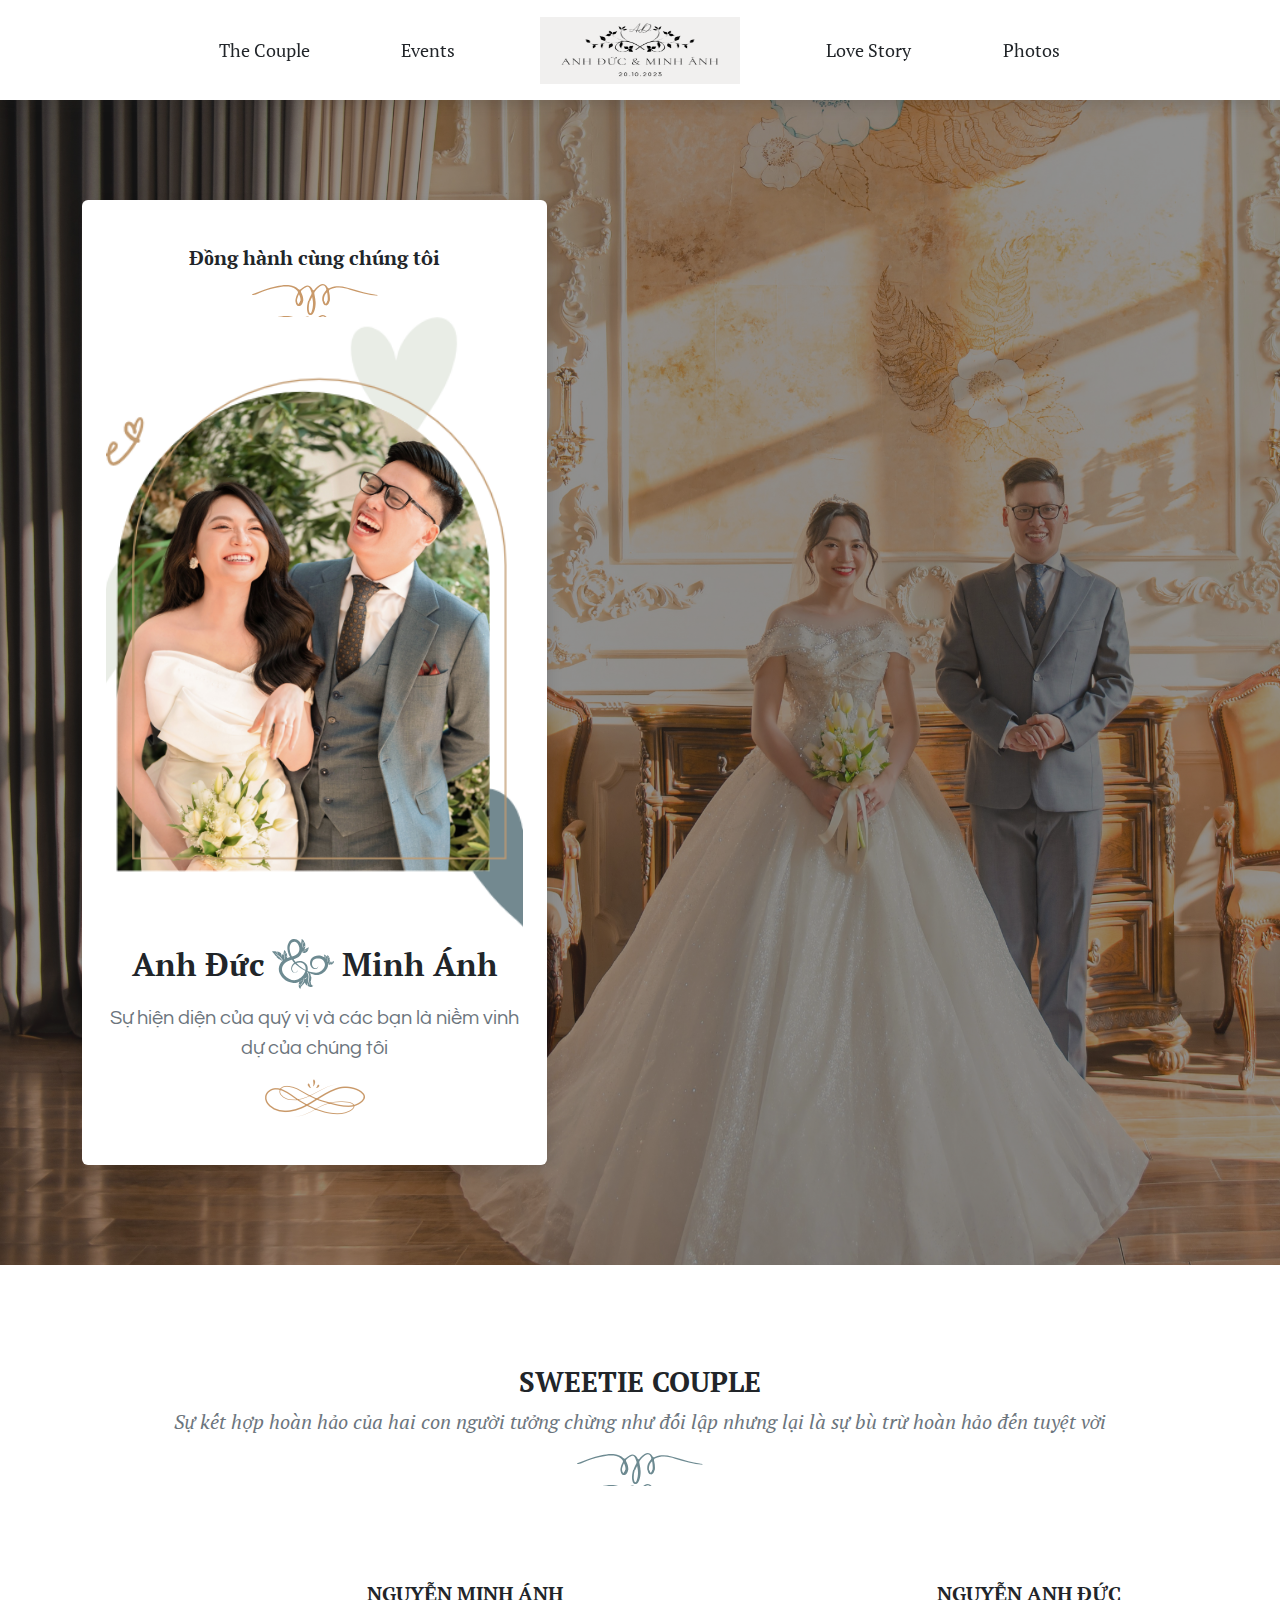
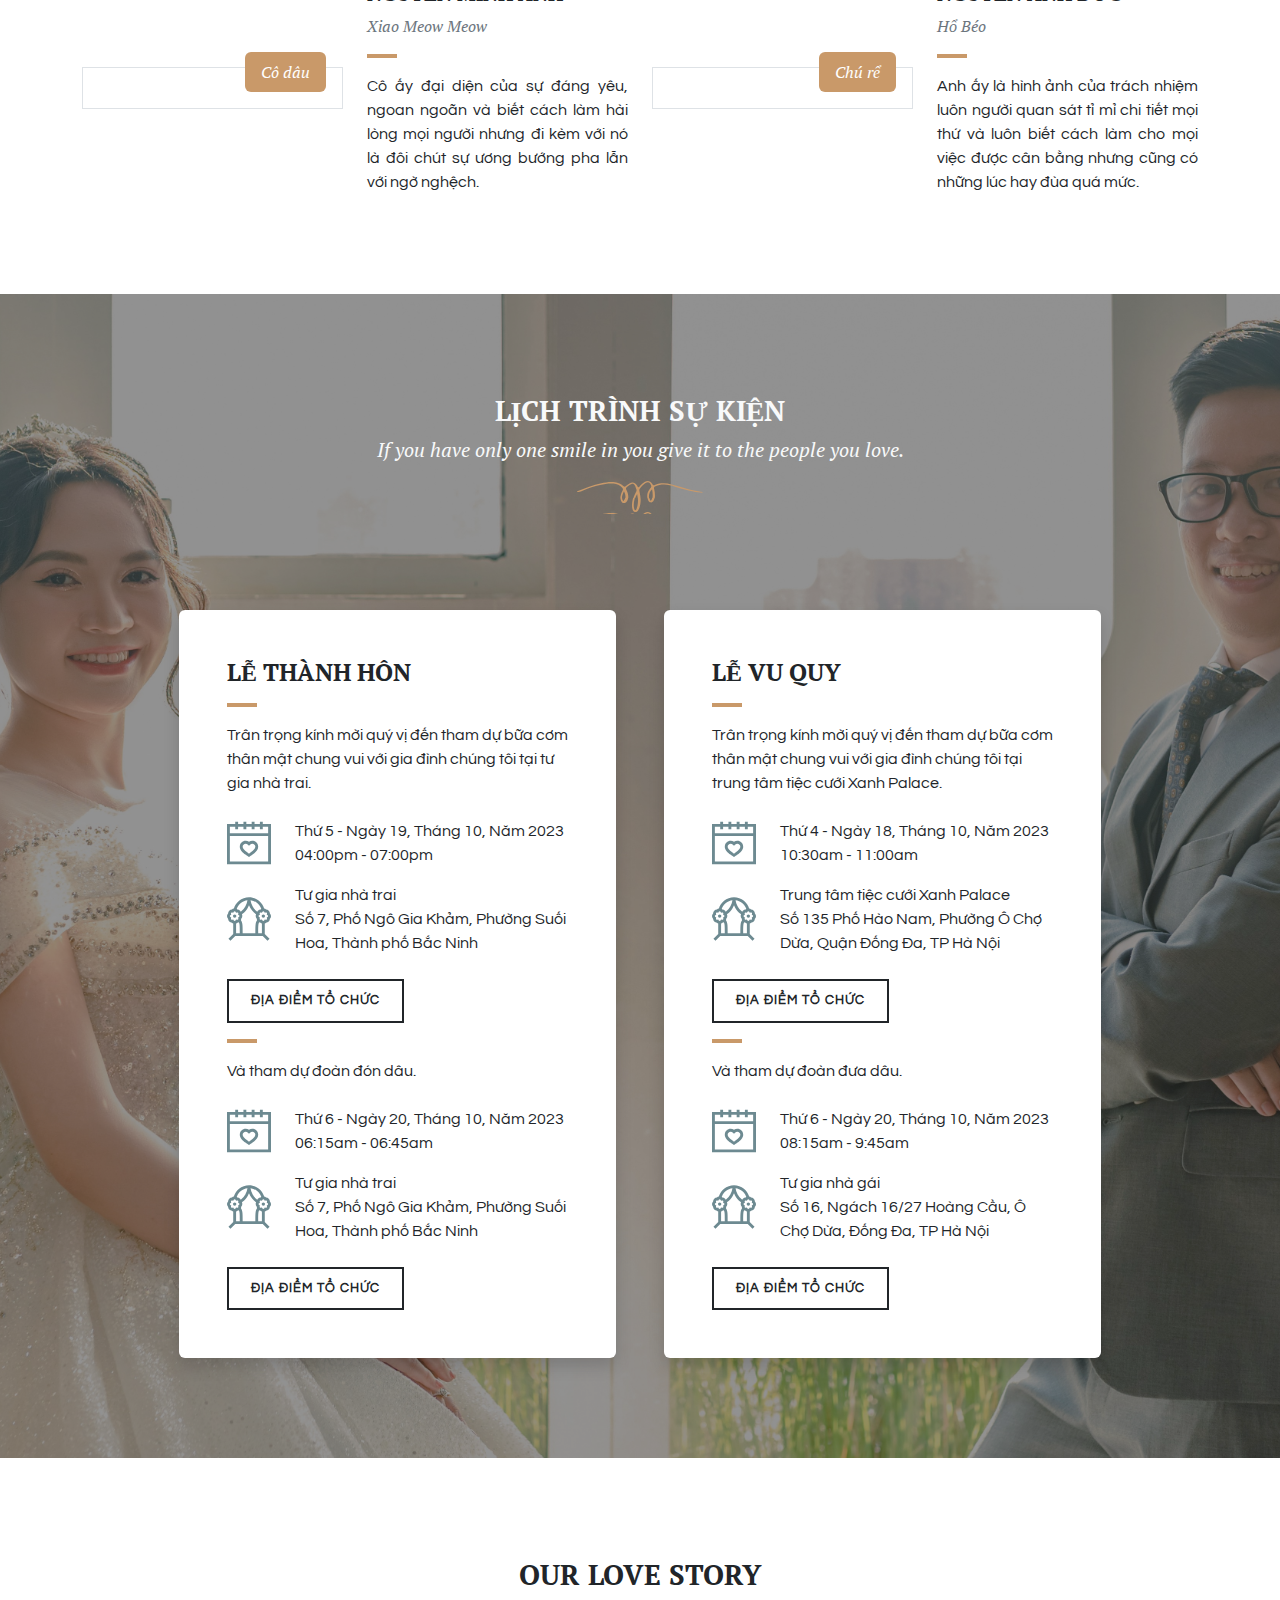
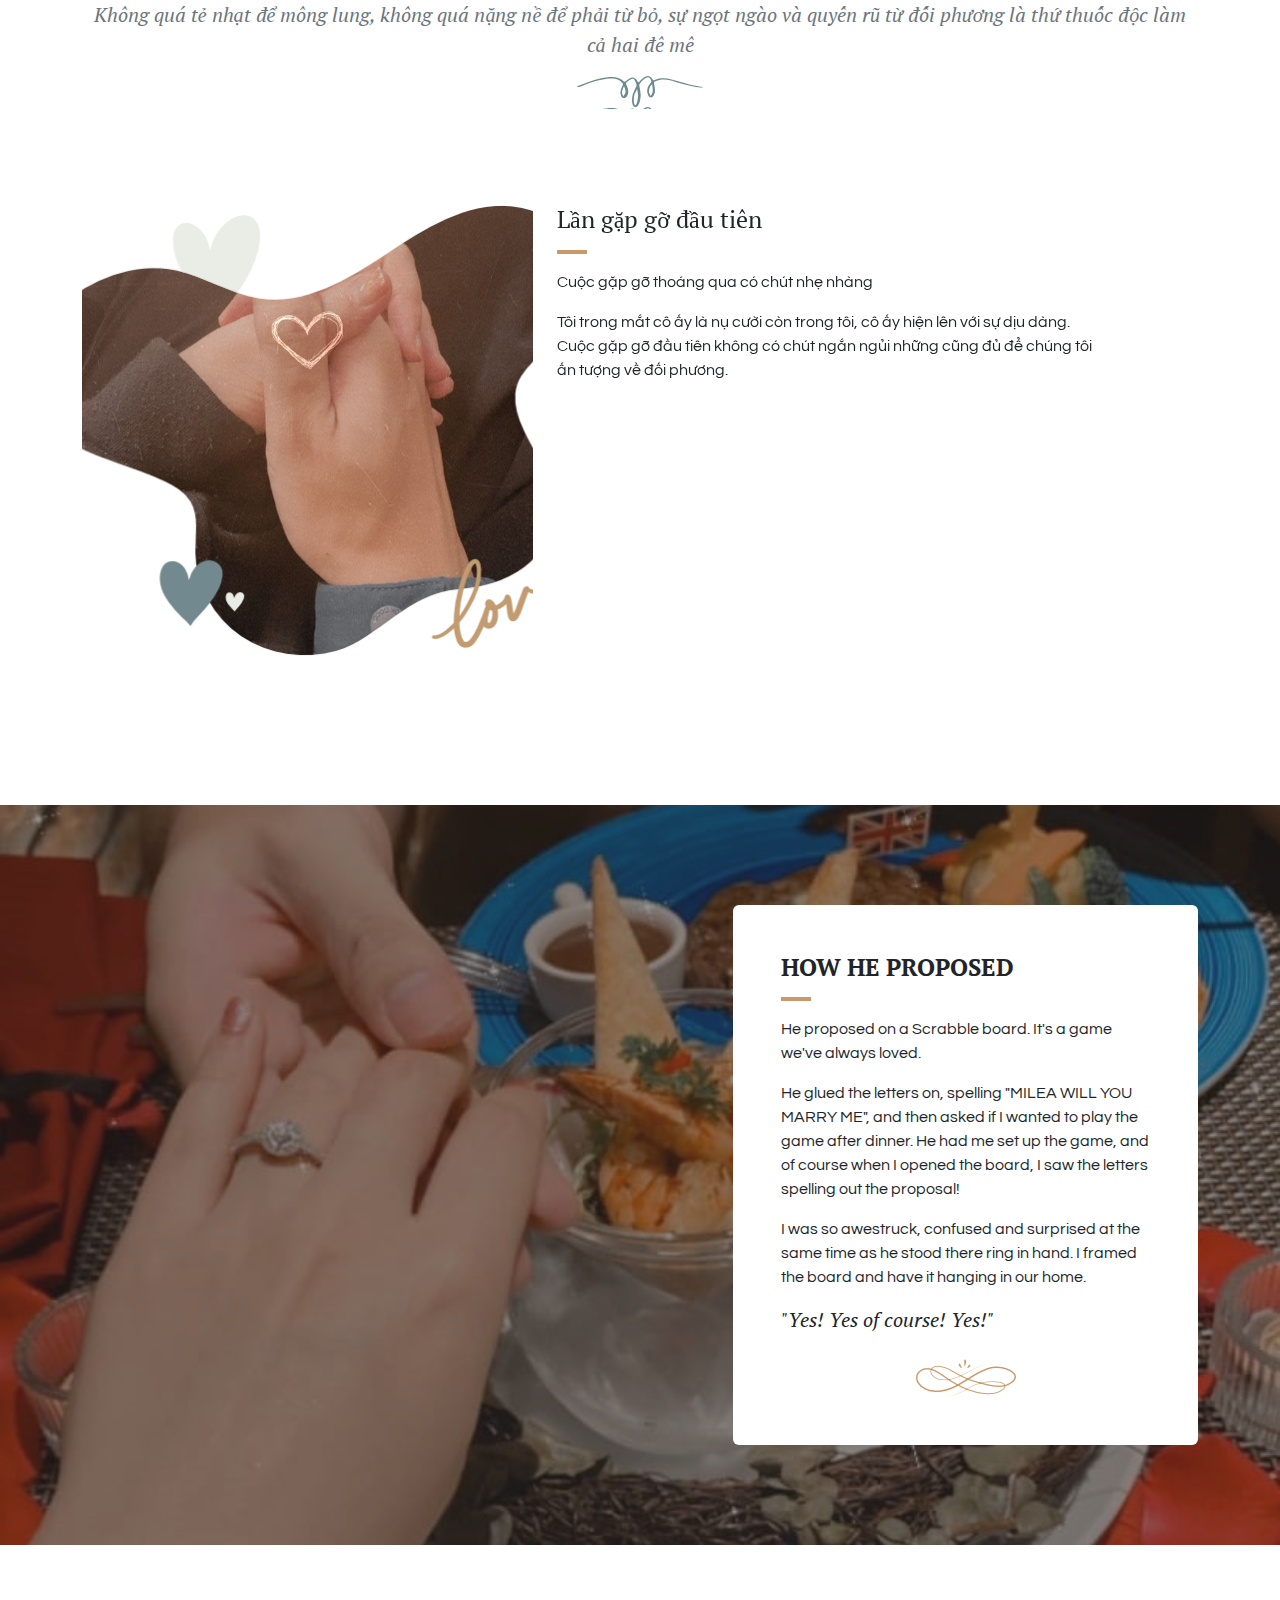
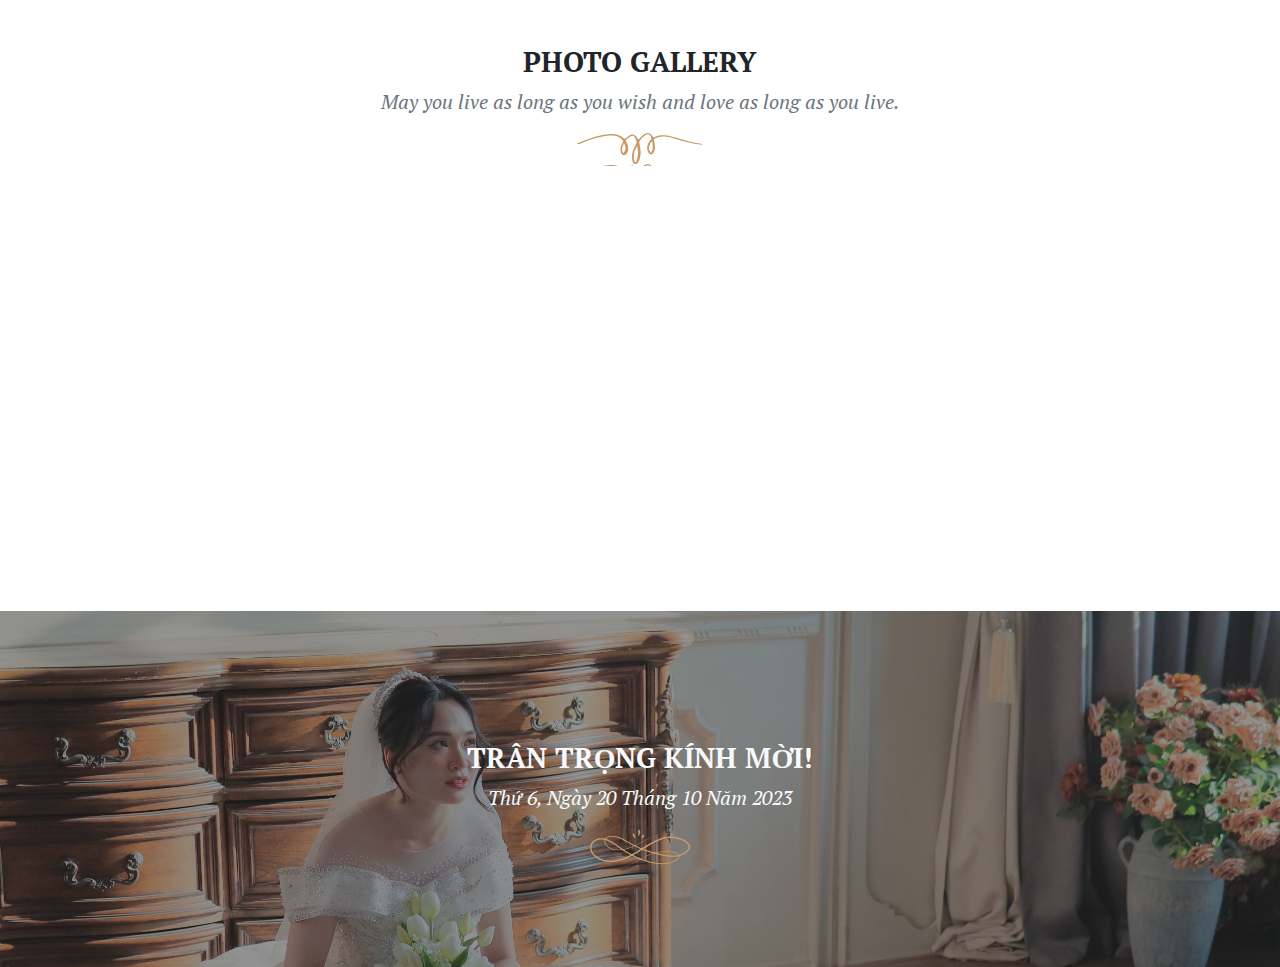
==== index.html @ cac10165 "Update index.html" ====
<!DOCTYPE html>
<!-- saved from url=(0039)https://demo.lucky-roo.com/dahlia-v1.0/ -->
<html lang="en" class="h-100 w-100">

<head>
    <meta http-equiv="Content-Type" content="text/html; charset=UTF-8">
    <title>Đức - Ánh Wedding Invitation</title>

    <meta name="viewport" content="width=device-width, initial-scale=1">
    <meta name="description" content="">
    <meta name="keywords" content="">

    <link href="css/style.min.css" rel="stylesheet">
    <link href="css/custom.min.css" rel="stylesheet">

    <link rel="icon" href="https://demo.lucky-roo.com/dahlia-v1.0/img/favicon-32x32.png" sizes="32x32" type="image/png">
    <link rel="icon" href="https://demo.lucky-roo.com/dahlia-v1.0/img/favicon-16x16.png" sizes="16x16" type="image/png">
    <link rel="icon" href="https://demo.lucky-roo.com/dahlia-v1.0/img/favicon.ico">

    <script src="https://cdnjs.cloudflare.com/ajax/libs/script.js/2.0.2/script.min.js"></script>
    <script src="https://cdnjs.cloudflare.com/ajax/libs/jquery/3.7.1/jquery.min.js"></script>
    <!-- Owl Carousel CSS -->
    <link rel="stylesheet" href="https://cdnjs.cloudflare.com/ajax/libs/OwlCarousel2/2.3.4/assets/owl.carousel.min.css">
    <link rel="stylesheet"
        href="https://cdnjs.cloudflare.com/ajax/libs/OwlCarousel2/2.3.4/assets/owl.theme.default.min.css">

    <!-- Owl Carousel JavaScript -->
    <script src="https://cdnjs.cloudflare.com/ajax/libs/OwlCarousel2/2.3.4/owl.carousel.min.js"></script>
    <script src="https://cdnjs.cloudflare.com/ajax/libs/howler/2.2.4/howler.min.js"></script>
</head>

<body id="page-top" class="h-100 w-100">

    <div class="preloader bg-white h-100 position-fixed w-100 d-none">
        <svg width="100px" height="100px" viewBox="0 0 100 100" y="0px" x="0px"
            class="position-absolute start-50 top-50 translate-middle">
            <g>
                <path class="path-heart"
                    d="M89.49,37.8c0,25.54-39.59,46.24-39.59,46.24S10.31,63.34,10.31,37.8c0-29.59,39.59-28.67,39.59,0C49.9,10.06,89.49,8.21,89.49,37.8 z"
                    stroke-miterlimit="10" stroke-linejoin="round" stroke-linecap="round" stroke-width="3.5"
                    stroke="#000000" fill="#e8ede6"></path>
                <path class="path-heart-sm"
                    d="M89.63,70.9c-3.57,10.15-22.21,12.84-22.21,12.84s-12.84-13.77-9.26-23.92c4.14-11.76,19.75-5.86,15.74,5.54 C77.78,54.33,93.78,59.13,89.63,70.9z"
                    stroke-miterlimit="10" stroke-linejoin="round" stroke-linecap="round" stroke-width="3.5"
                    stroke="#000000" fill="#6d8a91"></path>
            </g>
        </svg>
    </div>


    <header class="fixed-top">
        <nav class="navbar navbar-expand-lg p-0">
            <div class="container">

                <div class="navbar-brand align-items-center d-flex d-lg-none me-0">
                    <img width="200" height="67" src="img/navbar-brand.png" alt="Logo">
                </div>

                <button class="navbar-toggler bg-secondary collapsed" type="button" data-bs-toggle="collapse"
                    data-bs-target="#navbar" aria-controls="navbar" aria-expanded="false"
                    aria-label="Toggle navigation">
                    <span class="navbar-toggler-icon"></span>
                </button>

                <div id="navbar" class="collapse navbar-collapse justify-content-lg-center">
                    <ul class="navbar-nav pt-3 pt-lg-0">
                        <li class="nav-item me-3">
                            <a class="nav-link page-scroll" href="#the-couple">The Couple</a>
                        </li>
                        <li class="nav-item me">
                            <a class="nav-link page-scroll" href="#the-wedding-event">Events</a>
                        </li>
                    </ul>

                    <div class="navbar-brand d-none d-lg-block mx-3 mx-xl-5 text-center">
                        <img width="200" height="67" src="img/navbar-brand.png" alt="Logo">
                    </div>
                    <ul class="navbar-nav">
                        <li class="nav-item me-3">
                            <a class="nav-link page-scroll" href="#love-story">Love Story</a>
                        </li>
                        <li class="nav-item ">
                            <a class="nav-link page-scroll" href="#photos">Photos</a>
                        </li>
                    </ul>
                </div>

            </div>

        </nav>
    </header>


    <span class="spacer d-block w-100"></span>

    <section id="hero" class="bg-img-cover bg-overlay position-relative">
        <div class="container">
            <div class="row g-0 justify-content-center justify-content-lg-start">
                <div class="col-md-9 col-lg-6 col-xl-5 bg-white px-4 py-5 position-relative rounded shadow">
                    <h5 class="font-alt fw-bold lh-1 mb-3 text-center">Đồng hành cùng chúng tôi</h5>
                    <span class="section-divider divider-secondary"></span>
                    <div class="img-clip-path clip-hero position-relative">
                        <img src="img/the-couple-hero.jpg" alt="" class="img-fluid">
                    </div>

                    <div class="align-items-center d-flex justify-content-center mb-2">
                        <h2 class="font-alt fw-bold m-0">Anh Đức</h2>
                        <span class="icon-svg icon-svg-lg mx-2"><img src="img/icon-wedding-ampersand.svg" alt=""></span>
                        <h2 class="font-alt fw-bold m-0">Minh Ánh</h2>
                    </div>

                    <p class="fs-5 text-center text-muted">Sự hiện diện của quý vị và các bạn là niềm vinh dự của chúng
                        tôi
                    </p>

                    <img width="100" src="img/ornament-divider.png" alt="" class="d-block mx-auto">
                    <span class="ornament-corner ornament-primary ornament-top"></span>
                    <span class="ornament-corner ornament-primary"></span>
                </div>

            </div>

        </div>

    </section>


    <section id="the-couple">
        <div class="container">
            <div class="row mb-5 pb-lg-5">
                <div class="col-12 text-center">
                    <h2 class="font-alt fs-3 fw-bold text-uppercase">Sweetie Couple</h2>
                    <p class="font-alt fs-5 fst-italic text-muted">Sự kết hợp hoàn hảo của hai con người tưởng chừng như
                        đối lập nhưng lại là sự bù trừ hoàn hảo đến tuyệt vời
                    </p>
                    <span class="section-divider divider-primary"></span>
                </div>

            </div>

            <div class="row justify-content-center">

                <div class="col-lg-6 mb-5 mb-lg-0">
                    <div class="row align-items-center">
                        <div class="col-md-6">
                            <div class="bg-white border mb-3 mb-md-0 p-2 position-relative">
                                <img class="img-fluid" src="img/bridge.jpg" alt="">
                                <span
                                    class="bg-secondary bottom-0 end-0 font-alt fst-italic m-3 position-absolute px-3 py-2 rounded text-white">Cô
                                    dâu</span>
                            </div>

                        </div>

                        <div class="col-md-6 text-center text-md-start">
                            <h5 class="font-alt fw-bold text-uppercase">Nguyễn Minh Ánh</h5>
                            <p class="font-alt fst-italic text-muted">Xiao Meow Meow</p>
                            <hr class="border-secondary mx-auto mx-md-0 sep-line">
                            <p class="m-0 text-align-justify">Cô ấy đại diện của sự đáng yêu, ngoan ngoãn và biết cách
                                làm hài lòng mọi người nhưng đi kèm với nó là đôi chút sự ương bướng pha lẫn với ngờ
                                nghệch.
                            </p>
                        </div>

                    </div>

                </div>


                <div class="col-lg-6">
                    <div class="row align-items-center">
                        <div class="col-md-6">
                            <div class="bg-white border mb-3 mb-md-0 p-2 position-relative">
                                <img class="img-fluid" src="img/groom.jpg" alt="">
                                <span
                                    class="bg-secondary bottom-0 end-0 font-alt fst-italic m-3 position-absolute px-3 py-2 rounded text-white">Chú
                                    rể</span>
                            </div>

                        </div>

                        <div class="col-md-6 text-center text-md-start">
                            <h5 class="font-alt fw-bold text-uppercase">Nguyễn Anh Đức</h5>
                            <p class="font-alt fst-italic text-muted">Hổ Béo</p>
                            <hr class="border-secondary mx-auto mx-md-0 sep-line">
                            <p class="m-0 text-align-justify">Anh ấy là hình ảnh của trách nhiệm luôn người quan sát tỉ
                                mỉ chi tiết mọi thứ và luôn biết cách làm cho mọi việc được cân bằng nhưng cũng có những
                                lúc hay đùa quá mức.</p>
                        </div>

                    </div>

                </div>

            </div>

        </div>

    </section>


    <section id="the-wedding-event" class="bg-img-cover bg-overlay position-relative">
        <div class="container position-relative">
            <div class="row mb-5 pb-lg-5">
                <div class="col-12 text-center">
                    <h2 class="font-alt fs-3 fw-bold text-uppercase text-light">Lịch Trình Sự Kiện</h2>
                    <p class="font-alt fs-5 fst-italic text-light">If you have only one smile in you give it to the
                        people you love.</p>
                    <span class="section-divider divider-secondary"></span>
                </div>

            </div>

            <div class="row gx-lg-5 justify-content-center">
                <div class="col-md-9 col-lg-6 col-xl-5 mb-5 mb-lg-0">
                    <div class="bg-white h-100 p-5 rounded shadow">
                        <h3 class="font-alt fs-4 fw-bold text-uppercase">Lễ Thành Hôn</h3>
                        <hr class="border-secondary sep-line">
                        <p class="mb-4">Trân trọng kính mời quý vị đến tham dự bữa cơm thân mật chung vui với gia đình
                            chúng tôi tại tư gia nhà trai.
                        </p>
                        <div class="align-items-center d-flex mb-3">
                            <span class="icon-svg me-4"><img src="img/icon-wedding-calendar.svg" alt=""></span>
                            <span>
                                Thứ 5 - Ngày 19, Tháng 10, Năm 2023<br>
                                04:00pm - 07:00pm
                            </span>
                        </div>

                        <div class="align-items-center d-flex mb-4">
                            <span class="icon-svg me-4"><img src="img/icon-wedding-arch.svg" alt=""></span>
                            <span>Tư gia nhà trai<br>
                                Số 7, Phố Ngô Gia Khảm, Phường Suối Hoa, Thành phố Bắc Ninh
                            </span>
                        </div>
                        <div class="d-flex">
                            <a class="btn fs-9 ls-1 me-3" href="https://maps.app.goo.gl/p2cHSktZk9XCJwwt8"
                                target="_blank">Địa điểm tổ
                                chức</a>
                        </div>
                        <hr class="border-secondary sep-line">
                        <p class="mb-4">Và tham dự đoàn đón dâu.
                        </p>
                        <div class="align-items-center d-flex mb-3">
                            <span class="icon-svg me-4"><img src="img/icon-wedding-calendar.svg" alt=""></span>
                            <span>
                                Thứ 6 - Ngày 20, Tháng 10, Năm 2023<br>
                                06:15am - 06:45am
                            </span>
                        </div>

                        <div class="align-items-center d-flex mb-4">
                            <span class="icon-svg me-4"><img src="img/icon-wedding-arch.svg" alt=""></span>
                            <span>Tư gia nhà trai<br>
                                Số 7, Phố Ngô Gia Khảm, Phường Suối Hoa, Thành phố Bắc Ninh
                                <br>
                            </span>
                        </div>

                        <div class="d-flex">
                            <a class="btn fs-9 ls-1 me-3" href="https://maps.app.goo.gl/p2cHSktZk9XCJwwt8"
                                target="_blank">Địa điểm tổ
                                chức</a>
                        </div>

                    </div>

                </div>

                <div class="col-md-9 col-lg-6 col-xl-5">
                    <div class="bg-white h-100 p-5 rounded shadow">
                        <h3 class="font-alt fs-4 fw-bold text-uppercase">Lễ Vu Quy</h3>
                        <hr class="border-secondary sep-line">
                        <p class="mb-4">Trân trọng kính mời quý vị đến tham dự bữa cơm thân mật chung vui với gia đình
                            chúng tôi tại trung tâm tiệc cưới Xanh Palace.</p>
                        <div class="align-items-center d-flex mb-3">
                            <span class="icon-svg me-4"><img src="img/icon-wedding-calendar.svg" alt=""></span>
                            <span>
                                Thứ 4 - Ngày 18, Tháng 10, Năm 2023<br>
                                10:30am - 11:00am
                            </span>
                        </div>

                        <div class="align-items-center d-flex mb-4">
                            <span class="icon-svg me-4"><img src="img/icon-wedding-arch.svg" alt=""></span>
                            <span>Trung tâm tiệc cưới Xanh Palace<br>
                                Số 135 Phố Hào Nam, Phường Ô Chợ Dừa, Quận Đống Đa, TP Hà Nội
                            </span>
                        </div>
                        <div class="d-flex">
                            <a class="btn fs-9 ls-1 me-3" href="https://maps.app.goo.gl/Kco4sakKa9bKKsueA">Địa điểm tổ
                                chức</a>
                        </div>
                        <hr class="border-secondary sep-line">
                        <p class="mb-4">Và tham dự đoàn đưa dâu.
                        </p>
                        <div class="align-items-center d-flex mb-3">
                            <span class="icon-svg me-4"><img src="img/icon-wedding-calendar.svg" alt=""></span>
                            <span>
                                Thứ 6 - Ngày 20, Tháng 10, Năm 2023<br>
                                08:15am - 9:45am
                            </span>
                        </div>

                        <div class="align-items-center d-flex mb-4">
                            <span class="icon-svg me-4"><img src="img/icon-wedding-arch.svg" alt=""></span>
                            <span>Tư gia nhà gái<br>
                                Số 16, Ngách 16/27 Hoàng Cầu, Ô Chợ Dừa, Đống Đa, TP Hà Nội
                            </span>
                        </div>

                        <div class="d-flex">
                            <a class="btn fs-9 ls-1 me-3" href="https://maps.app.goo.gl/9T2n4jSHgBuYMNr8A">Địa điểm tổ
                                chức</a>
                        </div>
                    </div>

                </div>

            </div>

        </div>

    </section>


    <section id="love-story">
        <div class="container">
            <div class="row mb-5 pb-lg-5">
                <div class="col-12 text-center">
                    <h2 class="font-alt fs-3 fw-bold text-uppercase">Our Love Story</h2>
                    <p class="font-alt fs-5 fst-italic text-muted">Không quá tẻ nhạt để mông lung, không quá nặng nề để
                        phải từ bỏ, sự ngọt ngào và quyến rũ từ đối phương là thứ thuốc độc làm cả hai đê mê</p>
                    <span class="section-divider divider-primary"></span>
                </div>

            </div>

            <div class="row">
                <div id="carousel-love-story" class="carousel mb-4" tabindex="0">
                    <div id="carousel" class="owl-carousel">
                        <div class="row">
                            <div class="col-md-8 col-lg-5 mb-5 mb-lg-0">
                                <div class="img-clip-path clip-love-story position-relative">
                                    <img src="img/love-story-1.jpg" alt="" class="img-fluid">
                                </div>

                            </div>

                            <div class="col-lg-6 text-center text-lg-start">
                                <h4 class="font-alt">Lần gặp gỡ đầu tiên</h4>
                                <hr class="border-secondary mx-auto mx-lg-0 sep-line">
                                <p>Cuộc gặp gỡ thoáng qua có chút nhẹ nhàng </p>
                                <p class="m-0">Tôi trong mắt cô ấy là nụ cười còn trong tôi, cô ấy hiện lên với sự dịu
                                    dàng. Cuộc gặp gỡ đầu tiên không có chút ngắn ngủi những cũng đủ để chúng tôi ấn
                                    tượng về đối phương.</p>
                            </div>

                        </div>
                        <div class="row">
                            <div class="col-md-8 col-lg-5 mb-5 mb-lg-0">
                                <div class="img-clip-path clip-love-story position-relative">
                                    <img src="img/love-story-2.jpg" alt="" class="img-fluid">
                                </div>

                            </div>

                            <div class="col-lg-6 text-center text-lg-start">
                                <h4 class="font-alt">Lần hẹn hò đầu tiên</h4>
                                <hr class="border-secondary mx-auto mx-lg-0 sep-line">
                                <p>Có khá nhiều khúc mắc để chúng tôi có thể bắt đầu mối quan hệ.</p>
                                <p class="m-0">Để rồi chúng tôi nhận ra những khúc mắc ấy chỉ là gia vị và tự hỏi sao
                                    chúng ta không gạt bỏ những thứ đó một cách sớm hơn để khoảng thời gian bên nhau sẽ
                                    dài càng thêm dài.</p>
                            </div>

                        </div>
                        <div class="row">
                            <div class="col-md-8 col-lg-5 mb-5 mb-lg-0">
                                <div class="img-clip-path clip-love-story position-relative">
                                    <img src="img/love-story-3.jpg" alt="" class="img-fluid">
                                </div>

                            </div>

                            <div class="col-lg-6 text-center text-lg-start">
                                <h4 class="font-alt">Chuyến đi đầu tiên</h4>
                                <hr class="border-secondary mx-auto mx-lg-0 sep-line">
                                <p>Một chuyến đi ngắn nhưng cũng đầy đủ các trải nghiệm.</p>
                                <p class="m-0">Chúng tôi tận hưởng chuyến đi 2 ngày 1 đêm cùng nhau với những cung đường
                                    Hải Phòng đẹp đẽ, những món ăn tuyệt vời cùng cất lời hát những bài ca.
                                </p>
                            </div>

                        </div>
                        <div class="row">
                            <div class="col-md-8 col-lg-5 mb-5 mb-lg-0">
                                <div class="img-clip-path clip-love-story position-relative">
                                    <img src="img/love-story-4.jpg" alt="" class="img-fluid">
                                </div>

                            </div>

                            <div class="col-lg-6 text-center text-lg-start">
                                <h4 class="font-alt">Quyết định tiến tới hôn nhân</h4>
                                <hr class="border-secondary mx-auto mx-lg-0 sep-line">
                                <p>Một quyết định không cần nhiều đắn đo hay suy nghĩ.</p>
                                <p class="m-0">Chúng tôi không hoàn hảo. Chúng tôi là những viên đã ven đường với những
                                    góc cạnh lởm chởm nhưng những góc cạnh ấy lại phù hợp đưa chúng tôi lại gần nhau.
                                </p>
                            </div>

                        </div>
                    </div>
                </div>
            </div>

        </div>

    </section>


    <section id="proposed" class="bg-img-cover bg-overlay position-relative">
        <div class="container position-relative">
            <div class="row g-0 left-div">
                <div class="col-md-9 col-lg-6 col-xl-5 bg-white p-5 position-relative rounded">
                    <h3 class="font-alt fs-4 fw-bold text-uppercase">How He Proposed</h3>
                    <hr class="border-secondary sep-line">
                    <p>He proposed on a Scrabble board. It's a game we've always loved.</p>
                    <p>He glued the letters on, spelling "MILEA WILL YOU MARRY ME", and then asked if I wanted to play
                        the game after dinner. He had me set up the game, and of course when I opened the board, I saw
                        the letters spelling out the proposal!</p>
                    <p>I was so awestruck, confused and surprised at the same time as he stood there ring in hand. I
                        framed the board and have it hanging in our home.</p>
                    <p class="font-alt fs-5 fst-italic mb-4">"Yes! Yes of course! Yes!"</p>

                    <img width="100" src="img/ornament-divider.png" alt="" class="d-block mx-auto">
                    <span class="ornament-corner ornament-primary"></span>
                </div>

            </div>

        </div>

    </section>


    <section id="photos">
        <div class="container position-relative">
            <div class="row mb-5 pb-lg-5">
                <div class="col-12 text-center">
                    <h2 class="font-alt fs-3 fw-bold text-uppercase">Photo Gallery</h2>
                    <p class="font-alt fs-5 fst-italic text-muted">May you live as long as you wish and love as long as
                        you live.</p>
                    <span class="section-divider divider-secondary"></span>
                </div>
            </div>
            <div class="slide-video">
                <iframe class="slide" src="https://www.youtube.com/embed/Ol0VFhhGbB4?autoplay=1"
                frameborder="0" allowfullscreen></iframe>
            </div>
            <div class="row">
                <div class="col-12">
                    <div class="gallery-wrapper">
                        <div class="gallery-grid row">
                            <div class="item col-md-6 col-xl-3 col-lg-4 col-sm-12 ">
                                <figure>
                                    <div class="gallery-img">
                                        <a href="img/gallery-1.jpg" data-gall="photos" class="vbox-item">
                                            <img src="img/gallery-1.jpg" alt="">
                                        </a>
                                    </div>

                                </figure>
                            </div>

                            <div class="item col-md-6 col-xl-3 col-lg-4 col-sm-12">
                                <figure>
                                    <div class="gallery-img">
                                        <a href="img/gallery-2.jpg" data-gall="photos" class="vbox-item">
                                            <img src="img/gallery-2.jpg" alt="">
                                        </a>
                                    </div>

                                </figure>
                            </div>

                            <div class="item col-md-6 col-xl-3 col-lg-4 col-sm-12">
                                <figure>
                                    <div class="gallery-img">
                                        <a href="img/gallery-3.jpg" data-gall="photos" class="vbox-item">
                                            <img src="img/gallery-3.jpg" alt="">
                                        </a>
                                    </div>

                                </figure>
                            </div>

                            <div class="item col-md-6 col-xl-3 col-lg-4 col-sm-12">
                                <figure>
                                    <div class="gallery-img">
                                        <a href="img/gallery-4.jpg" data-gall="photos" class="vbox-item">
                                            <img src="img/gallery-4.jpg" alt="">
                                        </a>
                                    </div>

                                </figure>
                            </div>

                            <div class="item col-md-6 col-xl-3 col-lg-4 col-sm-12">
                                <figure>
                                    <div class="gallery-img">
                                        <a href="img/gallery-5.jpg" data-gall="photos" class="vbox-item">
                                            <img src="img/gallery-5.jpg" alt="">
                                        </a>
                                    </div>

                                </figure>
                            </div>

                            <div class="item col-md-6 col-xl-3 col-lg-4 col-sm-12" s>
                                <figure>
                                    <div class="gallery-img">
                                        <a href="img/gallery-6.jpg" data-gall="photos" class="vbox-item">
                                            <img src="img/gallery-6.jpg" alt="">
                                        </a>
                                    </div>

                                </figure>
                            </div>

                            <div class="item col-md-6 col-xl-3 col-lg-4 col-sm-12">
                                <figure>
                                    <div class="gallery-img">
                                        <a href="img/gallery-7.jpg" data-gall="photos" class="vbox-item">
                                            <img src="img/gallery-7.jpg" alt="">
                                        </a>
                                    </div>

                                </figure>
                            </div>

                            <div class="item col-md-6 col-xl-3 col-lg-4 col-sm-12">
                                <figure>
                                    <div class="gallery-img">
                                        <a href="img/gallery-8.jpg" data-gall="photos" class="vbox-item">
                                            <img src="img/gallery-8.jpg" alt="">
                                        </a>
                                    </div>

                                </figure>
                            </div>

                        </div>
                    </div>
                </div>
            </div>
        </div>
    </section>


    <footer class="bg-img-cover bg-overlay position-relative mt-5" id="footer">
        <div class="container position-relative">
            <div class="row">
                <div class="col-12 text-center" style="padding-top: 30px;">
                    <h2 class="font-alt fs-3 fw-bold text-uppercase text-light">Trân trọng kính mời!</h2>
                    <p class="font-alt fs-5 fst-italic text-light">Thứ 6, Ngày 20 Tháng 10 Năm 2023</p>
                    <img width="100" src="img/ornament-divider.png" alt="" class="d-block mx-auto">
                </div>

            </div>

        </div>


        <span class="ornament-corner ornament-lg ornament-light"></span>
    </footer>

</body>

<script>
    $(document).ready(function () {
        $(".owl-carousel").owlCarousel({
            items: 1, // Number of items to display
            loop: true, // Enable loop
            autoplay: false, // Auto-play the carousel
            autoplayTimeout: 3000, // Auto-play interval in milliseconds
        });
    });
</script>

</html>
---- css/style.min.css ----
@import"https://fonts.googleapis.com/css2?family=PT+Serif:wght@400;700&family=Questrial&display=swap";:root{--bs-blue: #0d6efd;--bs-indigo: #6610f2;--bs-purple: #6f42c1;--bs-pink: #d63384;--bs-red: #dc3545;--bs-orange: #fd7e14;--bs-yellow: #ffc107;--bs-green: #198754;--bs-teal: #20c997;--bs-cyan: #0dcaf0;--bs-black: #000;--bs-white: #fff;--bs-gray: #6c757d;--bs-gray-dark: #343a40;--bs-gray-100: #f8f9fa;--bs-gray-200: #e9ecef;--bs-gray-300: #dee2e6;--bs-gray-400: #ced4da;--bs-gray-500: #adb5bd;--bs-gray-600: #6c757d;--bs-gray-700: #495057;--bs-gray-800: #343a40;--bs-gray-900: #212529;--bs-primary: #6D8A91;--bs-secondary: #C99969;--bs-success: #198754;--bs-info: #0dcaf0;--bs-warning: #ffc107;--bs-danger: #dc3545;--bs-light: #f8f9fa;--bs-dark: #212529;--bs-secondary-2: #E8EDE6;--bs-primary-rgb: 109, 138, 145;--bs-secondary-rgb: 201, 153, 105;--bs-success-rgb: 25, 135, 84;--bs-info-rgb: 13, 202, 240;--bs-warning-rgb: 255, 193, 7;--bs-danger-rgb: 220, 53, 69;--bs-light-rgb: 248, 249, 250;--bs-dark-rgb: 33, 37, 41;--bs-secondary-2-rgb: 232, 237, 230;--bs-white-rgb: 255, 255, 255;--bs-black-rgb: 0, 0, 0;--bs-body-color-rgb: 33, 37, 41;--bs-body-bg-rgb: 255, 255, 255;--bs-font-sans-serif: system-ui, -apple-system, "Segoe UI", Roboto, "Helvetica Neue", "Noto Sans", "Liberation Sans", Arial, sans-serif, "Apple Color Emoji", "Segoe UI Emoji", "Segoe UI Symbol", "Noto Color Emoji";--bs-font-monospace: SFMono-Regular, Menlo, Monaco, Consolas, "Liberation Mono", "Courier New", monospace;--bs-gradient: linear-gradient(180deg, rgba(255, 255, 255, 0.15), rgba(255, 255, 255, 0));--bs-body-font-family: Questrial, sans-serif;--bs-body-font-size:1rem;--bs-body-font-weight: 400;--bs-body-line-height: 1.5;--bs-body-color: #212529;--bs-body-bg: #fff;--bs-border-width: 1px;--bs-border-style: solid;--bs-border-color: #dee2e6;--bs-border-color-translucent: rgba(0, 0, 0, 0.175);--bs-border-radius: 0.375rem;--bs-border-radius-sm: 0.25rem;--bs-border-radius-lg: 0.5rem;--bs-border-radius-xl: 1rem;--bs-border-radius-2xl: 2rem;--bs-border-radius-pill: 50rem;--bs-link-color: #6D8A91;--bs-link-hover-color: #6D8A91;--bs-code-color: #d63384;--bs-highlight-bg: #fff3cd}*,*::before,*::after{box-sizing:border-box}@media(prefers-reduced-motion: no-preference){:root{scroll-behavior:smooth}}body{margin:0;font-family:var(--bs-body-font-family);font-size:var(--bs-body-font-size);font-weight:var(--bs-body-font-weight);line-height:var(--bs-body-line-height);color:var(--bs-body-color);text-align:var(--bs-body-text-align);background-color:var(--bs-body-bg);-webkit-text-size-adjust:100%;-webkit-tap-highlight-color:rgba(0,0,0,0)}hr{margin:1rem 0;color:inherit;border:0;border-top:1px solid;opacity:.25}h6,.h6,h5,.h5,h4,.h4,h3,.h3,h2,.h2,h1,.h1{margin-top:0;margin-bottom:.5rem;font-weight:500;line-height:1.2}h1,.h1{font-size:calc(1.375rem + 1.5vw)}@media(min-width: 1200px){h1,.h1{font-size:2.5rem}}h2,.h2{font-size:calc(1.325rem + 0.9vw)}@media(min-width: 1200px){h2,.h2{font-size:2rem}}h3,.h3{font-size:calc(1.3rem + 0.6vw)}@media(min-width: 1200px){h3,.h3{font-size:1.75rem}}h4,.h4{font-size:calc(1.275rem + 0.3vw)}@media(min-width: 1200px){h4,.h4{font-size:1.5rem}}h5,.h5{font-size:1.25rem}h6,.h6{font-size:1rem}p{margin-top:0;margin-bottom:1rem}abbr[title]{-webkit-text-decoration:underline dotted;text-decoration:underline dotted;cursor:help;-webkit-text-decoration-skip-ink:none;text-decoration-skip-ink:none}address{margin-bottom:1rem;font-style:normal;line-height:inherit}ol,ul{padding-left:2rem}ol,ul,dl{margin-top:0;margin-bottom:1rem}ol ol,ul ul,ol ul,ul ol{margin-bottom:0}dt{font-weight:700}dd{margin-bottom:.5rem;margin-left:0}blockquote{margin:0 0 1rem}b,strong{font-weight:bolder}small,.small{font-size:0.875em}mark,.mark{padding:.1875em;background-color:var(--bs-highlight-bg)}sub,sup{position:relative;font-size:0.75em;line-height:0;vertical-align:baseline}sub{bottom:-0.25em}sup{top:-0.5em}a{color:var(--bs-link-color);text-decoration:none}a:hover{color:var(--bs-link-hover-color);text-decoration:underline}a:not([href]):not([class]),a:not([href]):not([class]):hover{color:inherit;text-decoration:none}pre,code,kbd,samp{font-family:var(--bs-font-monospace);font-size:1em}pre{display:block;margin-top:0;margin-bottom:1rem;overflow:auto;font-size:0.875em}pre code{font-size:inherit;color:inherit;word-break:normal}code{font-size:0.875em;color:var(--bs-code-color);word-wrap:break-word}a>code{color:inherit}kbd{padding:.1875rem .375rem;font-size:0.875em;color:var(--bs-body-bg);background-color:var(--bs-body-color);border-radius:.25rem}kbd kbd{padding:0;font-size:1em}figure{margin:0 0 1rem}img,svg{vertical-align:middle}table{caption-side:bottom;border-collapse:collapse}caption{padding-top:.5rem;padding-bottom:.5rem;color:#6c757d;text-align:left}th{text-align:inherit;text-align:-webkit-match-parent}thead,tbody,tfoot,tr,td,th{border-color:inherit;border-style:solid;border-width:0}label{display:inline-block}button{border-radius:0}button:focus:not(:focus-visible){outline:0}input,button,select,optgroup,textarea{margin:0;font-family:inherit;font-size:inherit;line-height:inherit}button,select{text-transform:none}[role=button]{cursor:pointer}select{word-wrap:normal}select:disabled{opacity:1}[list]:not([type=date]):not([type=datetime-local]):not([type=month]):not([type=week]):not([type=time])::-webkit-calendar-picker-indicator{display:none !important}button,[type=button],[type=reset],[type=submit]{-webkit-appearance:button}button:not(:disabled),[type=button]:not(:disabled),[type=reset]:not(:disabled),[type=submit]:not(:disabled){cursor:pointer}::-moz-focus-inner{padding:0;border-style:none}textarea{resize:vertical}fieldset{min-width:0;padding:0;margin:0;border:0}legend{float:left;width:100%;padding:0;margin-bottom:.5rem;font-size:calc(1.275rem + 0.3vw);line-height:inherit}@media(min-width: 1200px){legend{font-size:1.5rem}}legend+*{clear:left}::-webkit-datetime-edit-fields-wrapper,::-webkit-datetime-edit-text,::-webkit-datetime-edit-minute,::-webkit-datetime-edit-hour-field,::-webkit-datetime-edit-day-field,::-webkit-datetime-edit-month-field,::-webkit-datetime-edit-year-field{padding:0}::-webkit-inner-spin-button{height:auto}[type=search]{outline-offset:-2px;-webkit-appearance:textfield}::-webkit-search-decoration{-webkit-appearance:none}::-webkit-color-swatch-wrapper{padding:0}::file-selector-button{font:inherit;-webkit-appearance:button}output{display:inline-block}iframe{border:0}summary{display:list-item;cursor:pointer}progress{vertical-align:baseline}[hidden]{display:none !important}.lead{font-size:1.25rem;font-weight:300}.display-1{font-size:calc(1.625rem + 4.5vw);font-weight:300;line-height:1.2}@media(min-width: 1200px){.display-1{font-size:5rem}}.display-2{font-size:calc(1.575rem + 3.9vw);font-weight:300;line-height:1.2}@media(min-width: 1200px){.display-2{font-size:4.5rem}}.display-3{font-size:calc(1.525rem + 3.3vw);font-weight:300;line-height:1.2}@media(min-width: 1200px){.display-3{font-size:4rem}}.display-4{font-size:calc(1.475rem + 2.7vw);font-weight:300;line-height:1.2}@media(min-width: 1200px){.display-4{font-size:3.5rem}}.display-5{font-size:calc(1.425rem + 2.1vw);font-weight:300;line-height:1.2}@media(min-width: 1200px){.display-5{font-size:3rem}}.display-6{font-size:calc(1.375rem + 1.5vw);font-weight:300;line-height:1.2}@media(min-width: 1200px){.display-6{font-size:2.5rem}}.list-unstyled{padding-left:0;list-style:none}.list-inline{padding-left:0;list-style:none}.list-inline-item{display:inline-block}.list-inline-item:not(:last-child){margin-right:.5rem}.initialism{font-size:0.875em;text-transform:uppercase}.blockquote{margin-bottom:1rem;font-size:1.25rem}.blockquote>:last-child{margin-bottom:0}.blockquote-footer{margin-top:-1rem;margin-bottom:1rem;font-size:0.875em;color:#6c757d}.blockquote-footer::before{content:"— "}.img-fluid{max-width:100%;height:auto}.img-thumbnail{padding:.25rem;background-color:#fff;border:1px solid var(--bs-border-color);border-radius:.375rem;max-width:100%;height:auto}.figure{display:inline-block}.figure-img{margin-bottom:.5rem;line-height:1}.figure-caption{font-size:0.875em;color:#6c757d}.container,.container-fluid,.container-xxl,.container-xl,.container-lg,.container-md,.container-sm{--bs-gutter-x: 1.5rem;--bs-gutter-y: 0;width:100%;padding-right:calc(var(--bs-gutter-x)*.5);padding-left:calc(var(--bs-gutter-x)*.5);margin-right:auto;margin-left:auto}@media(min-width: 576px){.container-sm,.container{max-width:540px}}@media(min-width: 768px){.container-md,.container-sm,.container{max-width:720px}}@media(min-width: 992px){.container-lg,.container-md,.container-sm,.container{max-width:960px}}@media(min-width: 1200px){.container-xl,.container-lg,.container-md,.container-sm,.container{max-width:1140px}}@media(min-width: 1400px){.container-xxl,.container-xl,.container-lg,.container-md,.container-sm,.container{max-width:1142px}}.row{--bs-gutter-x: 1.5rem;--bs-gutter-y: 0;display:flex;flex-wrap:wrap;margin-top:calc(-1*var(--bs-gutter-y));margin-right:calc(-0.5*var(--bs-gutter-x));margin-left:calc(-0.5*var(--bs-gutter-x))}.row>*{flex-shrink:0;width:100%;max-width:100%;padding-right:calc(var(--bs-gutter-x)*.5);padding-left:calc(var(--bs-gutter-x)*.5);margin-top:var(--bs-gutter-y)}.col{flex:1 0 0%}.row-cols-auto>*{flex:0 0 auto;width:auto}.row-cols-1>*{flex:0 0 auto;width:100%}.row-cols-2>*{flex:0 0 auto;width:50%}.row-cols-3>*{flex:0 0 auto;width:33.3333333333%}.row-cols-4>*{flex:0 0 auto;width:25%}.row-cols-5>*{flex:0 0 auto;width:20%}.row-cols-6>*{flex:0 0 auto;width:16.6666666667%}.col-auto{flex:0 0 auto;width:auto}.col-1{flex:0 0 auto;width:8.33333333%}.col-2{flex:0 0 auto;width:16.66666667%}.col-3{flex:0 0 auto;width:25%}.col-4{flex:0 0 auto;width:33.33333333%}.col-5{flex:0 0 auto;width:41.66666667%}.col-6{flex:0 0 auto;width:50%}.col-7{flex:0 0 auto;width:58.33333333%}.col-8{flex:0 0 auto;width:66.66666667%}.col-9{flex:0 0 auto;width:75%}.col-10{flex:0 0 auto;width:83.33333333%}.col-11{flex:0 0 auto;width:91.66666667%}.col-12{flex:0 0 auto;width:100%}.offset-1{margin-left:8.33333333%}.offset-2{margin-left:16.66666667%}.offset-3{margin-left:25%}.offset-4{margin-left:33.33333333%}.offset-5{margin-left:41.66666667%}.offset-6{margin-left:50%}.offset-7{margin-left:58.33333333%}.offset-8{margin-left:66.66666667%}.offset-9{margin-left:75%}.offset-10{margin-left:83.33333333%}.offset-11{margin-left:91.66666667%}.g-0,.gx-0{--bs-gutter-x: 0}.g-0,.gy-0{--bs-gutter-y: 0}.g-1,.gx-1{--bs-gutter-x: 0.25rem}.g-1,.gy-1{--bs-gutter-y: 0.25rem}.g-2,.gx-2{--bs-gutter-x: 0.5rem}.g-2,.gy-2{--bs-gutter-y: 0.5rem}.g-3,.gx-3{--bs-gutter-x: 1rem}.g-3,.gy-3{--bs-gutter-y: 1rem}.g-4,.gx-4{--bs-gutter-x: 1.5rem}.g-4,.gy-4{--bs-gutter-y: 1.5rem}.g-5,.gx-5{--bs-gutter-x: 3rem}.g-5,.gy-5{--bs-gutter-y: 3rem}@media(min-width: 576px){.col-sm{flex:1 0 0%}.row-cols-sm-auto>*{flex:0 0 auto;width:auto}.row-cols-sm-1>*{flex:0 0 auto;width:100%}.row-cols-sm-2>*{flex:0 0 auto;width:50%}.row-cols-sm-3>*{flex:0 0 auto;width:33.3333333333%}.row-cols-sm-4>*{flex:0 0 auto;width:25%}.row-cols-sm-5>*{flex:0 0 auto;width:20%}.row-cols-sm-6>*{flex:0 0 auto;width:16.6666666667%}.col-sm-auto{flex:0 0 auto;width:auto}.col-sm-1{flex:0 0 auto;width:8.33333333%}.col-sm-2{flex:0 0 auto;width:16.66666667%}.col-sm-3{flex:0 0 auto;width:25%}.col-sm-4{flex:0 0 auto;width:33.33333333%}.col-sm-5{flex:0 0 auto;width:41.66666667%}.col-sm-6{flex:0 0 auto;width:50%}.col-sm-7{flex:0 0 auto;width:58.33333333%}.col-sm-8{flex:0 0 auto;width:66.66666667%}.col-sm-9{flex:0 0 auto;width:75%}.col-sm-10{flex:0 0 auto;width:83.33333333%}.col-sm-11{flex:0 0 auto;width:91.66666667%}.col-sm-12{flex:0 0 auto;width:100%}.offset-sm-0{margin-left:0}.offset-sm-1{margin-left:8.33333333%}.offset-sm-2{margin-left:16.66666667%}.offset-sm-3{margin-left:25%}.offset-sm-4{margin-left:33.33333333%}.offset-sm-5{margin-left:41.66666667%}.offset-sm-6{margin-left:50%}.offset-sm-7{margin-left:58.33333333%}.offset-sm-8{margin-left:66.66666667%}.offset-sm-9{margin-left:75%}.offset-sm-10{margin-left:83.33333333%}.offset-sm-11{margin-left:91.66666667%}.g-sm-0,.gx-sm-0{--bs-gutter-x: 0}.g-sm-0,.gy-sm-0{--bs-gutter-y: 0}.g-sm-1,.gx-sm-1{--bs-gutter-x: 0.25rem}.g-sm-1,.gy-sm-1{--bs-gutter-y: 0.25rem}.g-sm-2,.gx-sm-2{--bs-gutter-x: 0.5rem}.g-sm-2,.gy-sm-2{--bs-gutter-y: 0.5rem}.g-sm-3,.gx-sm-3{--bs-gutter-x: 1rem}.g-sm-3,.gy-sm-3{--bs-gutter-y: 1rem}.g-sm-4,.gx-sm-4{--bs-gutter-x: 1.5rem}.g-sm-4,.gy-sm-4{--bs-gutter-y: 1.5rem}.g-sm-5,.gx-sm-5{--bs-gutter-x: 3rem}.g-sm-5,.gy-sm-5{--bs-gutter-y: 3rem}}@media(min-width: 768px){.col-md{flex:1 0 0%}.row-cols-md-auto>*{flex:0 0 auto;width:auto}.row-cols-md-1>*{flex:0 0 auto;width:100%}.row-cols-md-2>*{flex:0 0 auto;width:50%}.row-cols-md-3>*{flex:0 0 auto;width:33.3333333333%}.row-cols-md-4>*{flex:0 0 auto;width:25%}.row-cols-md-5>*{flex:0 0 auto;width:20%}.row-cols-md-6>*{flex:0 0 auto;width:16.6666666667%}.col-md-auto{flex:0 0 auto;width:auto}.col-md-1{flex:0 0 auto;width:8.33333333%}.col-md-2{flex:0 0 auto;width:16.66666667%}.col-md-3{flex:0 0 auto;width:25%}.col-md-4{flex:0 0 auto;width:33.33333333%}.col-md-5{flex:0 0 auto;width:41.66666667%}.col-md-6{flex:0 0 auto;width:50%}.col-md-7{flex:0 0 auto;width:58.33333333%}.col-md-8{flex:0 0 auto;width:66.66666667%}.col-md-9{flex:0 0 auto;width:75%}.col-md-10{flex:0 0 auto;width:83.33333333%}.col-md-11{flex:0 0 auto;width:91.66666667%}.col-md-12{flex:0 0 auto;width:100%}.offset-md-0{margin-left:0}.offset-md-1{margin-left:8.33333333%}.offset-md-2{margin-left:16.66666667%}.offset-md-3{margin-left:25%}.offset-md-4{margin-left:33.33333333%}.offset-md-5{margin-left:41.66666667%}.offset-md-6{margin-left:50%}.offset-md-7{margin-left:58.33333333%}.offset-md-8{margin-left:66.66666667%}.offset-md-9{margin-left:75%}.offset-md-10{margin-left:83.33333333%}.offset-md-11{margin-left:91.66666667%}.g-md-0,.gx-md-0{--bs-gutter-x: 0}.g-md-0,.gy-md-0{--bs-gutter-y: 0}.g-md-1,.gx-md-1{--bs-gutter-x: 0.25rem}.g-md-1,.gy-md-1{--bs-gutter-y: 0.25rem}.g-md-2,.gx-md-2{--bs-gutter-x: 0.5rem}.g-md-2,.gy-md-2{--bs-gutter-y: 0.5rem}.g-md-3,.gx-md-3{--bs-gutter-x: 1rem}.g-md-3,.gy-md-3{--bs-gutter-y: 1rem}.g-md-4,.gx-md-4{--bs-gutter-x: 1.5rem}.g-md-4,.gy-md-4{--bs-gutter-y: 1.5rem}.g-md-5,.gx-md-5{--bs-gutter-x: 3rem}.g-md-5,.gy-md-5{--bs-gutter-y: 3rem}}@media(min-width: 992px){.col-lg{flex:1 0 0%}.row-cols-lg-auto>*{flex:0 0 auto;width:auto}.row-cols-lg-1>*{flex:0 0 auto;width:100%}.row-cols-lg-2>*{flex:0 0 auto;width:50%}.row-cols-lg-3>*{flex:0 0 auto;width:33.3333333333%}.row-cols-lg-4>*{flex:0 0 auto;width:25%}.row-cols-lg-5>*{flex:0 0 auto;width:20%}.row-cols-lg-6>*{flex:0 0 auto;width:16.6666666667%}.col-lg-auto{flex:0 0 auto;width:auto}.col-lg-1{flex:0 0 auto;width:8.33333333%}.col-lg-2{flex:0 0 auto;width:16.66666667%}.col-lg-3{flex:0 0 auto;width:25%}.col-lg-4{flex:0 0 auto;width:33.33333333%}.col-lg-5{flex:0 0 auto;width:41.66666667%}.col-lg-6{flex:0 0 auto;width:50%}.col-lg-7{flex:0 0 auto;width:58.33333333%}.col-lg-8{flex:0 0 auto;width:66.66666667%}.col-lg-9{flex:0 0 auto;width:75%}.col-lg-10{flex:0 0 auto;width:83.33333333%}.col-lg-11{flex:0 0 auto;width:91.66666667%}.col-lg-12{flex:0 0 auto;width:100%}.offset-lg-0{margin-left:0}.offset-lg-1{margin-left:8.33333333%}.offset-lg-2{margin-left:16.66666667%}.offset-lg-3{margin-left:25%}.offset-lg-4{margin-left:33.33333333%}.offset-lg-5{margin-left:41.66666667%}.offset-lg-6{margin-left:50%}.offset-lg-7{margin-left:58.33333333%}.offset-lg-8{margin-left:66.66666667%}.offset-lg-9{margin-left:75%}.offset-lg-10{margin-left:83.33333333%}.offset-lg-11{margin-left:91.66666667%}.g-lg-0,.gx-lg-0{--bs-gutter-x: 0}.g-lg-0,.gy-lg-0{--bs-gutter-y: 0}.g-lg-1,.gx-lg-1{--bs-gutter-x: 0.25rem}.g-lg-1,.gy-lg-1{--bs-gutter-y: 0.25rem}.g-lg-2,.gx-lg-2{--bs-gutter-x: 0.5rem}.g-lg-2,.gy-lg-2{--bs-gutter-y: 0.5rem}.g-lg-3,.gx-lg-3{--bs-gutter-x: 1rem}.g-lg-3,.gy-lg-3{--bs-gutter-y: 1rem}.g-lg-4,.gx-lg-4{--bs-gutter-x: 1.5rem}.g-lg-4,.gy-lg-4{--bs-gutter-y: 1.5rem}.g-lg-5,.gx-lg-5{--bs-gutter-x: 3rem}.g-lg-5,.gy-lg-5{--bs-gutter-y: 3rem}}@media(min-width: 1200px){.col-xl{flex:1 0 0%}.row-cols-xl-auto>*{flex:0 0 auto;width:auto}.row-cols-xl-1>*{flex:0 0 auto;width:100%}.row-cols-xl-2>*{flex:0 0 auto;width:50%}.row-cols-xl-3>*{flex:0 0 auto;width:33.3333333333%}.row-cols-xl-4>*{flex:0 0 auto;width:25%}.row-cols-xl-5>*{flex:0 0 auto;width:20%}.row-cols-xl-6>*{flex:0 0 auto;width:16.6666666667%}.col-xl-auto{flex:0 0 auto;width:auto}.col-xl-1{flex:0 0 auto;width:8.33333333%}.col-xl-2{flex:0 0 auto;width:16.66666667%}.col-xl-3{flex:0 0 auto;width:25%}.col-xl-4{flex:0 0 auto;width:33.33333333%}.col-xl-5{flex:0 0 auto;width:41.66666667%}.col-xl-6{flex:0 0 auto;width:50%}.col-xl-7{flex:0 0 auto;width:58.33333333%}.col-xl-8{flex:0 0 auto;width:66.66666667%}.col-xl-9{flex:0 0 auto;width:75%}.col-xl-10{flex:0 0 auto;width:83.33333333%}.col-xl-11{flex:0 0 auto;width:91.66666667%}.col-xl-12{flex:0 0 auto;width:100%}.offset-xl-0{margin-left:0}.offset-xl-1{margin-left:8.33333333%}.offset-xl-2{margin-left:16.66666667%}.offset-xl-3{margin-left:25%}.offset-xl-4{margin-left:33.33333333%}.offset-xl-5{margin-left:41.66666667%}.offset-xl-6{margin-left:50%}.offset-xl-7{margin-left:58.33333333%}.offset-xl-8{margin-left:66.66666667%}.offset-xl-9{margin-left:75%}.offset-xl-10{margin-left:83.33333333%}.offset-xl-11{margin-left:91.66666667%}.g-xl-0,.gx-xl-0{--bs-gutter-x: 0}.g-xl-0,.gy-xl-0{--bs-gutter-y: 0}.g-xl-1,.gx-xl-1{--bs-gutter-x: 0.25rem}.g-xl-1,.gy-xl-1{--bs-gutter-y: 0.25rem}.g-xl-2,.gx-xl-2{--bs-gutter-x: 0.5rem}.g-xl-2,.gy-xl-2{--bs-gutter-y: 0.5rem}.g-xl-3,.gx-xl-3{--bs-gutter-x: 1rem}.g-xl-3,.gy-xl-3{--bs-gutter-y: 1rem}.g-xl-4,.gx-xl-4{--bs-gutter-x: 1.5rem}.g-xl-4,.gy-xl-4{--bs-gutter-y: 1.5rem}.g-xl-5,.gx-xl-5{--bs-gutter-x: 3rem}.g-xl-5,.gy-xl-5{--bs-gutter-y: 3rem}}@media(min-width: 1400px){.col-xxl{flex:1 0 0%}.row-cols-xxl-auto>*{flex:0 0 auto;width:auto}.row-cols-xxl-1>*{flex:0 0 auto;width:100%}.row-cols-xxl-2>*{flex:0 0 auto;width:50%}.row-cols-xxl-3>*{flex:0 0 auto;width:33.3333333333%}.row-cols-xxl-4>*{flex:0 0 auto;width:25%}.row-cols-xxl-5>*{flex:0 0 auto;width:20%}.row-cols-xxl-6>*{flex:0 0 auto;width:16.6666666667%}.col-xxl-auto{flex:0 0 auto;width:auto}.col-xxl-1{flex:0 0 auto;width:8.33333333%}.col-xxl-2{flex:0 0 auto;width:16.66666667%}.col-xxl-3{flex:0 0 auto;width:25%}.col-xxl-4{flex:0 0 auto;width:33.33333333%}.col-xxl-5{flex:0 0 auto;width:41.66666667%}.col-xxl-6{flex:0 0 auto;width:50%}.col-xxl-7{flex:0 0 auto;width:58.33333333%}.col-xxl-8{flex:0 0 auto;width:66.66666667%}.col-xxl-9{flex:0 0 auto;width:75%}.col-xxl-10{flex:0 0 auto;width:83.33333333%}.col-xxl-11{flex:0 0 auto;width:91.66666667%}.col-xxl-12{flex:0 0 auto;width:100%}.offset-xxl-0{margin-left:0}.offset-xxl-1{margin-left:8.33333333%}.offset-xxl-2{margin-left:16.66666667%}.offset-xxl-3{margin-left:25%}.offset-xxl-4{margin-left:33.33333333%}.offset-xxl-5{margin-left:41.66666667%}.offset-xxl-6{margin-left:50%}.offset-xxl-7{margin-left:58.33333333%}.offset-xxl-8{margin-left:66.66666667%}.offset-xxl-9{margin-left:75%}.offset-xxl-10{margin-left:83.33333333%}.offset-xxl-11{margin-left:91.66666667%}.g-xxl-0,.gx-xxl-0{--bs-gutter-x: 0}.g-xxl-0,.gy-xxl-0{--bs-gutter-y: 0}.g-xxl-1,.gx-xxl-1{--bs-gutter-x: 0.25rem}.g-xxl-1,.gy-xxl-1{--bs-gutter-y: 0.25rem}.g-xxl-2,.gx-xxl-2{--bs-gutter-x: 0.5rem}.g-xxl-2,.gy-xxl-2{--bs-gutter-y: 0.5rem}.g-xxl-3,.gx-xxl-3{--bs-gutter-x: 1rem}.g-xxl-3,.gy-xxl-3{--bs-gutter-y: 1rem}.g-xxl-4,.gx-xxl-4{--bs-gutter-x: 1.5rem}.g-xxl-4,.gy-xxl-4{--bs-gutter-y: 1.5rem}.g-xxl-5,.gx-xxl-5{--bs-gutter-x: 3rem}.g-xxl-5,.gy-xxl-5{--bs-gutter-y: 3rem}}.navbar{--bs-navbar-padding-x: 0;--bs-navbar-padding-y: 0.5rem;--bs-navbar-color: rgba(0, 0, 0, 0.55);--bs-navbar-hover-color: rgba(0, 0, 0, 0.7);--bs-navbar-disabled-color: rgba(0, 0, 0, 0.3);--bs-navbar-active-color: rgba(0, 0, 0, 0.9);--bs-navbar-brand-padding-y: 0.3125rem;--bs-navbar-brand-margin-end: 1rem;--bs-navbar-brand-font-size: 1.25rem;--bs-navbar-brand-color: rgba(0, 0, 0, 0.9);--bs-navbar-brand-hover-color: rgba(0, 0, 0, 0.9);--bs-navbar-nav-link-padding-x: 0.5rem;--bs-navbar-toggler-padding-y: 0.25rem;--bs-navbar-toggler-padding-x: 0.75rem;--bs-navbar-toggler-font-size: 1.25rem;--bs-navbar-toggler-icon-bg: url("data:image/svg+xml,%3csvg xmlns='http://www.w3.org/2000/svg' viewBox='0 0 30 30'%3e%3cpath stroke='rgba%280, 0, 0, 0.55%29' stroke-linecap='round' stroke-miterlimit='10' stroke-width='2' d='M4 7h22M4 15h22M4 23h22'/%3e%3c/svg%3e");--bs-navbar-toggler-border-color: rgba(0, 0, 0, 0.1);--bs-navbar-toggler-border-radius: 0.375rem;--bs-navbar-toggler-focus-width: 0.25rem;--bs-navbar-toggler-transition: box-shadow 0.15s ease-in-out;position:relative;display:flex;flex-wrap:wrap;align-items:center;justify-content:space-between;padding:var(--bs-navbar-padding-y) var(--bs-navbar-padding-x)}.navbar>.container,.navbar>.container-fluid,.navbar>.container-sm,.navbar>.container-md,.navbar>.container-lg,.navbar>.container-xl,.navbar>.container-xxl{display:flex;flex-wrap:inherit;align-items:center;justify-content:space-between}.navbar-brand{padding-top:var(--bs-navbar-brand-padding-y);padding-bottom:var(--bs-navbar-brand-padding-y);margin-right:var(--bs-navbar-brand-margin-end);font-size:var(--bs-navbar-brand-font-size);color:var(--bs-navbar-brand-color);white-space:nowrap}.navbar-brand:hover,.navbar-brand:focus{color:var(--bs-navbar-brand-hover-color);text-decoration:none}.navbar-nav{--bs-nav-link-padding-x: 0;--bs-nav-link-padding-y: 0.5rem;--bs-nav-link-font-weight: ;--bs-nav-link-color: var(--bs-navbar-color);--bs-nav-link-hover-color: var(--bs-navbar-hover-color);--bs-nav-link-disabled-color: var(--bs-navbar-disabled-color);display:flex;flex-direction:column;padding-left:0;margin-bottom:0;list-style:none}.navbar-nav .show>.nav-link,.navbar-nav .nav-link.active{color:var(--bs-navbar-active-color)}.navbar-nav .dropdown-menu{position:static}.navbar-text{padding-top:.5rem;padding-bottom:.5rem;color:var(--bs-navbar-color)}.navbar-text a,.navbar-text a:hover,.navbar-text a:focus{color:var(--bs-navbar-active-color)}.navbar-collapse{flex-basis:100%;flex-grow:1;align-items:center}.navbar-toggler{padding:var(--bs-navbar-toggler-padding-y) var(--bs-navbar-toggler-padding-x);font-size:var(--bs-navbar-toggler-font-size);line-height:1;color:var(--bs-navbar-color);background-color:rgba(0,0,0,0);border:var(--bs-border-width) solid var(--bs-navbar-toggler-border-color);border-radius:var(--bs-navbar-toggler-border-radius);transition:var(--bs-navbar-toggler-transition)}@media(prefers-reduced-motion: reduce){.navbar-toggler{transition:none}}.navbar-toggler:hover{text-decoration:none}.navbar-toggler:focus{text-decoration:none;outline:0;box-shadow:0 0 0 var(--bs-navbar-toggler-focus-width)}.navbar-toggler-icon{display:inline-block;width:1.5em;height:1.5em;vertical-align:middle;background-image:var(--bs-navbar-toggler-icon-bg);background-repeat:no-repeat;background-position:center;background-size:100%}.navbar-nav-scroll{max-height:var(--bs-scroll-height, 75vh);overflow-y:auto}@media(min-width: 576px){.navbar-expand-sm{flex-wrap:nowrap;justify-content:flex-start}.navbar-expand-sm .navbar-nav{flex-direction:row}.navbar-expand-sm .navbar-nav .dropdown-menu{position:absolute}.navbar-expand-sm .navbar-nav .nav-link{padding-right:var(--bs-navbar-nav-link-padding-x);padding-left:var(--bs-navbar-nav-link-padding-x)}.navbar-expand-sm .navbar-nav-scroll{overflow:visible}.navbar-expand-sm .navbar-collapse{display:flex !important;flex-basis:auto}.navbar-expand-sm .navbar-toggler{display:none}.navbar-expand-sm .offcanvas{position:static;z-index:auto;flex-grow:1;width:auto !important;height:auto !important;visibility:visible !important;background-color:rgba(0,0,0,0) !important;border:0 !important;transform:none !important;transition:none}.navbar-expand-sm .offcanvas .offcanvas-header{display:none}.navbar-expand-sm .offcanvas .offcanvas-body{display:flex;flex-grow:0;padding:0;overflow-y:visible}}@media(min-width: 768px){.navbar-expand-md{flex-wrap:nowrap;justify-content:flex-start}.navbar-expand-md .navbar-nav{flex-direction:row}.navbar-expand-md .navbar-nav .dropdown-menu{position:absolute}.navbar-expand-md .navbar-nav .nav-link{padding-right:var(--bs-navbar-nav-link-padding-x);padding-left:var(--bs-navbar-nav-link-padding-x)}.navbar-expand-md .navbar-nav-scroll{overflow:visible}.navbar-expand-md .navbar-collapse{display:flex !important;flex-basis:auto}.navbar-expand-md .navbar-toggler{display:none}.navbar-expand-md .offcanvas{position:static;z-index:auto;flex-grow:1;width:auto !important;height:auto !important;visibility:visible !important;background-color:rgba(0,0,0,0) !important;border:0 !important;transform:none !important;transition:none}.navbar-expand-md .offcanvas .offcanvas-header{display:none}.navbar-expand-md .offcanvas .offcanvas-body{display:flex;flex-grow:0;padding:0;overflow-y:visible}}@media(min-width: 992px){.navbar-expand-lg{flex-wrap:nowrap;justify-content:flex-start}.navbar-expand-lg .navbar-nav{flex-direction:row}.navbar-expand-lg .navbar-nav .dropdown-menu{position:absolute}.navbar-expand-lg .navbar-nav .nav-link{padding-right:var(--bs-navbar-nav-link-padding-x);padding-left:var(--bs-navbar-nav-link-padding-x)}.navbar-expand-lg .navbar-nav-scroll{overflow:visible}.navbar-expand-lg .navbar-collapse{display:flex !important;flex-basis:auto}.navbar-expand-lg .navbar-toggler{display:none}.navbar-expand-lg .offcanvas{position:static;z-index:auto;flex-grow:1;width:auto !important;height:auto !important;visibility:visible !important;background-color:rgba(0,0,0,0) !important;border:0 !important;transform:none !important;transition:none}.navbar-expand-lg .offcanvas .offcanvas-header{display:none}.navbar-expand-lg .offcanvas .offcanvas-body{display:flex;flex-grow:0;padding:0;overflow-y:visible}}@media(min-width: 1200px){.navbar-expand-xl{flex-wrap:nowrap;justify-content:flex-start}.navbar-expand-xl .navbar-nav{flex-direction:row}.navbar-expand-xl .navbar-nav .dropdown-menu{position:absolute}.navbar-expand-xl .navbar-nav .nav-link{padding-right:var(--bs-navbar-nav-link-padding-x);padding-left:var(--bs-navbar-nav-link-padding-x)}.navbar-expand-xl .navbar-nav-scroll{overflow:visible}.navbar-expand-xl .navbar-collapse{display:flex !important;flex-basis:auto}.navbar-expand-xl .navbar-toggler{display:none}.navbar-expand-xl .offcanvas{position:static;z-index:auto;flex-grow:1;width:auto !important;height:auto !important;visibility:visible !important;background-color:rgba(0,0,0,0) !important;border:0 !important;transform:none !important;transition:none}.navbar-expand-xl .offcanvas .offcanvas-header{display:none}.navbar-expand-xl .offcanvas .offcanvas-body{display:flex;flex-grow:0;padding:0;overflow-y:visible}}@media(min-width: 1400px){.navbar-expand-xxl{flex-wrap:nowrap;justify-content:flex-start}.navbar-expand-xxl .navbar-nav{flex-direction:row}.navbar-expand-xxl .navbar-nav .dropdown-menu{position:absolute}.navbar-expand-xxl .navbar-nav .nav-link{padding-right:var(--bs-navbar-nav-link-padding-x);padding-left:var(--bs-navbar-nav-link-padding-x)}.navbar-expand-xxl .navbar-nav-scroll{overflow:visible}.navbar-expand-xxl .navbar-collapse{display:flex !important;flex-basis:auto}.navbar-expand-xxl .navbar-toggler{display:none}.navbar-expand-xxl .offcanvas{position:static;z-index:auto;flex-grow:1;width:auto !important;height:auto !important;visibility:visible !important;background-color:rgba(0,0,0,0) !important;border:0 !important;transform:none !important;transition:none}.navbar-expand-xxl .offcanvas .offcanvas-header{display:none}.navbar-expand-xxl .offcanvas .offcanvas-body{display:flex;flex-grow:0;padding:0;overflow-y:visible}}.navbar-expand{flex-wrap:nowrap;justify-content:flex-start}.navbar-expand .navbar-nav{flex-direction:row}.navbar-expand .navbar-nav .dropdown-menu{position:absolute}.navbar-expand .navbar-nav .nav-link{padding-right:var(--bs-navbar-nav-link-padding-x);padding-left:var(--bs-navbar-nav-link-padding-x)}.navbar-expand .navbar-nav-scroll{overflow:visible}.navbar-expand .navbar-collapse{display:flex !important;flex-basis:auto}.navbar-expand .navbar-toggler{display:none}.navbar-expand .offcanvas{position:static;z-index:auto;flex-grow:1;width:auto !important;height:auto !important;visibility:visible !important;background-color:rgba(0,0,0,0) !important;border:0 !important;transform:none !important;transition:none}.navbar-expand .offcanvas .offcanvas-header{display:none}.navbar-expand .offcanvas .offcanvas-body{display:flex;flex-grow:0;padding:0;overflow-y:visible}.navbar-dark{--bs-navbar-color: rgba(255, 255, 255, 0.55);--bs-navbar-hover-color: rgba(255, 255, 255, 0.75);--bs-navbar-disabled-color: rgba(255, 255, 255, 0.25);--bs-navbar-active-color: #fff;--bs-navbar-brand-color: #fff;--bs-navbar-brand-hover-color: #fff;--bs-navbar-toggler-border-color: rgba(255, 255, 255, 0.1);--bs-navbar-toggler-icon-bg: url("data:image/svg+xml,%3csvg xmlns='http://www.w3.org/2000/svg' viewBox='0 0 30 30'%3e%3cpath stroke='rgba%28255, 255, 255, 0.55%29' stroke-linecap='round' stroke-miterlimit='10' stroke-width='2' d='M4 7h22M4 15h22M4 23h22'/%3e%3c/svg%3e")}.fade{transition:opacity .15s linear}@media(prefers-reduced-motion: reduce){.fade{transition:none}}.fade:not(.show){opacity:0}.collapse:not(.show){display:none}.collapsing{height:0;overflow:hidden;transition:height .35s ease}@media(prefers-reduced-motion: reduce){.collapsing{transition:none}}.collapsing.collapse-horizontal{width:0;height:auto;transition:width .35s ease}@media(prefers-reduced-motion: reduce){.collapsing.collapse-horizontal{transition:none}}.modal{--bs-modal-zindex: 1055;--bs-modal-width: 500px;--bs-modal-padding: 1rem;--bs-modal-margin: 0.5rem;--bs-modal-color: ;--bs-modal-bg: #fff;--bs-modal-border-color: var(--bs-border-color-translucent);--bs-modal-border-width: 1px;--bs-modal-border-radius: 0.5rem;--bs-modal-box-shadow: 0 0.125rem 0.25rem rgba(0, 0, 0, 0.075);--bs-modal-inner-border-radius: calc(0.5rem - 1px);--bs-modal-header-padding-x: 1rem;--bs-modal-header-padding-y: 1rem;--bs-modal-header-padding: 1rem 1rem;--bs-modal-header-border-color: var(--bs-border-color);--bs-modal-header-border-width: 1px;--bs-modal-title-line-height: 1.5;--bs-modal-footer-gap: 0.5rem;--bs-modal-footer-bg: ;--bs-modal-footer-border-color: var(--bs-border-color);--bs-modal-footer-border-width: 1px;position:fixed;top:0;left:0;z-index:var(--bs-modal-zindex);display:none;width:100%;height:100%;overflow-x:hidden;overflow-y:auto;outline:0}.modal-dialog{position:relative;width:auto;margin:var(--bs-modal-margin);pointer-events:none}.modal.fade .modal-dialog{transition:transform .3s ease-out;transform:translate(0, -50px)}@media(prefers-reduced-motion: reduce){.modal.fade .modal-dialog{transition:none}}.modal.show .modal-dialog{transform:none}.modal.modal-static .modal-dialog{transform:scale(1.02)}.modal-dialog-scrollable{height:calc(100% - var(--bs-modal-margin)*2)}.modal-dialog-scrollable .modal-content{max-height:100%;overflow:hidden}.modal-dialog-scrollable .modal-body{overflow-y:auto}.modal-dialog-centered{display:flex;align-items:center;min-height:calc(100% - var(--bs-modal-margin)*2)}.modal-content{position:relative;display:flex;flex-direction:column;width:100%;color:var(--bs-modal-color);pointer-events:auto;background-color:var(--bs-modal-bg);background-clip:padding-box;border:var(--bs-modal-border-width) solid var(--bs-modal-border-color);border-radius:var(--bs-modal-border-radius);outline:0}.modal-backdrop{--bs-backdrop-zindex: 1050;--bs-backdrop-bg: #000;--bs-backdrop-opacity: 0.5;position:fixed;top:0;left:0;z-index:var(--bs-backdrop-zindex);width:100vw;height:100vh;background-color:var(--bs-backdrop-bg)}.modal-backdrop.fade{opacity:0}.modal-backdrop.show{opacity:var(--bs-backdrop-opacity)}.modal-header{display:flex;flex-shrink:0;align-items:center;justify-content:space-between;padding:var(--bs-modal-header-padding);border-bottom:var(--bs-modal-header-border-width) solid var(--bs-modal-header-border-color);border-top-left-radius:var(--bs-modal-inner-border-radius);border-top-right-radius:var(--bs-modal-inner-border-radius)}.modal-header .btn-close{padding:calc(var(--bs-modal-header-padding-y)*.5) calc(var(--bs-modal-header-padding-x)*.5);margin:calc(-0.5*var(--bs-modal-header-padding-y)) calc(-0.5*var(--bs-modal-header-padding-x)) calc(-0.5*var(--bs-modal-header-padding-y)) auto}.modal-title{margin-bottom:0;line-height:var(--bs-modal-title-line-height)}.modal-body{position:relative;flex:1 1 auto;padding:var(--bs-modal-padding)}.modal-footer{display:flex;flex-shrink:0;flex-wrap:wrap;align-items:center;justify-content:flex-end;padding:calc(var(--bs-modal-padding) - var(--bs-modal-footer-gap)*.5);background-color:var(--bs-modal-footer-bg);border-top:var(--bs-modal-footer-border-width) solid var(--bs-modal-footer-border-color);border-bottom-right-radius:var(--bs-modal-inner-border-radius);border-bottom-left-radius:var(--bs-modal-inner-border-radius)}.modal-footer>*{margin:calc(var(--bs-modal-footer-gap)*.5)}@media(min-width: 576px){.modal{--bs-modal-margin: 1.75rem;--bs-modal-box-shadow: 0 0.5rem 1rem rgba(0, 0, 0, 0.15)}.modal-dialog{max-width:var(--bs-modal-width);margin-right:auto;margin-left:auto}.modal-sm{--bs-modal-width: 300px}}@media(min-width: 992px){.modal-lg,.modal-xl{--bs-modal-width: 800px}}@media(min-width: 1200px){.modal-xl{--bs-modal-width: 1140px}}.modal-fullscreen{width:100vw;max-width:none;height:100%;margin:0}.modal-fullscreen .modal-content{height:100%;border:0;border-radius:0}.modal-fullscreen .modal-header,.modal-fullscreen .modal-footer{border-radius:0}.modal-fullscreen .modal-body{overflow-y:auto}@media(max-width: 575.98px){.modal-fullscreen-sm-down{width:100vw;max-width:none;height:100%;margin:0}.modal-fullscreen-sm-down .modal-content{height:100%;border:0;border-radius:0}.modal-fullscreen-sm-down .modal-header,.modal-fullscreen-sm-down .modal-footer{border-radius:0}.modal-fullscreen-sm-down .modal-body{overflow-y:auto}}@media(max-width: 767.98px){.modal-fullscreen-md-down{width:100vw;max-width:none;height:100%;margin:0}.modal-fullscreen-md-down .modal-content{height:100%;border:0;border-radius:0}.modal-fullscreen-md-down .modal-header,.modal-fullscreen-md-down .modal-footer{border-radius:0}.modal-fullscreen-md-down .modal-body{overflow-y:auto}}@media(max-width: 991.98px){.modal-fullscreen-lg-down{width:100vw;max-width:none;height:100%;margin:0}.modal-fullscreen-lg-down .modal-content{height:100%;border:0;border-radius:0}.modal-fullscreen-lg-down .modal-header,.modal-fullscreen-lg-down .modal-footer{border-radius:0}.modal-fullscreen-lg-down .modal-body{overflow-y:auto}}@media(max-width: 1199.98px){.modal-fullscreen-xl-down{width:100vw;max-width:none;height:100%;margin:0}.modal-fullscreen-xl-down .modal-content{height:100%;border:0;border-radius:0}.modal-fullscreen-xl-down .modal-header,.modal-fullscreen-xl-down .modal-footer{border-radius:0}.modal-fullscreen-xl-down .modal-body{overflow-y:auto}}@media(max-width: 1399.98px){.modal-fullscreen-xxl-down{width:100vw;max-width:none;height:100%;margin:0}.modal-fullscreen-xxl-down .modal-content{height:100%;border:0;border-radius:0}.modal-fullscreen-xxl-down .modal-header,.modal-fullscreen-xxl-down .modal-footer{border-radius:0}.modal-fullscreen-xxl-down .modal-body{overflow-y:auto}}.d-block{display:block !important}.d-flex{display:flex !important}.d-none{display:none !important}.shadow{box-shadow:0 .5rem 1rem rgba(0,0,0,.15) !important}.shadow-sm{box-shadow:0 .125rem .25rem rgba(0,0,0,.075) !important}.shadow-lg{box-shadow:0 1rem 3rem rgba(0,0,0,.175) !important}.shadow-none{box-shadow:none !important}.position-static{position:static !important}.position-relative{position:relative !important}.position-absolute{position:absolute !important}.position-fixed{position:fixed !important}.position-sticky{position:sticky !important}.top-0{top:0 !important}.top-50{top:50% !important}.top-100{top:100% !important}.bottom-0{bottom:0 !important}.bottom-50{bottom:50% !important}.bottom-100{bottom:100% !important}.start-0{left:0 !important}.start-50{left:50% !important}.start-100{left:100% !important}.end-0{right:0 !important}.end-50{right:50% !important}.end-100{right:100% !important}.translate-middle{transform:translate(-50%, -50%) !important}.translate-middle-x{transform:translateX(-50%) !important}.translate-middle-y{transform:translateY(-50%) !important}.border{border:var(--bs-border-width) var(--bs-border-style) var(--bs-border-color) !important}.border-0{border:0 !important}.border-top{border-top:var(--bs-border-width) var(--bs-border-style) var(--bs-border-color) !important}.border-top-0{border-top:0 !important}.border-end{border-right:var(--bs-border-width) var(--bs-border-style) var(--bs-border-color) !important}.border-end-0{border-right:0 !important}.border-bottom{border-bottom:var(--bs-border-width) var(--bs-border-style) var(--bs-border-color) !important}.border-bottom-0{border-bottom:0 !important}.border-start{border-left:var(--bs-border-width) var(--bs-border-style) var(--bs-border-color) !important}.border-start-0{border-left:0 !important}.border-primary{--bs-border-opacity: 1;border-color:rgba(var(--bs-primary-rgb), var(--bs-border-opacity)) !important}.border-secondary{--bs-border-opacity: 1;border-color:rgba(var(--bs-secondary-rgb), var(--bs-border-opacity)) !important}.border-success{--bs-border-opacity: 1;border-color:rgba(var(--bs-success-rgb), var(--bs-border-opacity)) !important}.border-info{--bs-border-opacity: 1;border-color:rgba(var(--bs-info-rgb), var(--bs-border-opacity)) !important}.border-warning{--bs-border-opacity: 1;border-color:rgba(var(--bs-warning-rgb), var(--bs-border-opacity)) !important}.border-danger{--bs-border-opacity: 1;border-color:rgba(var(--bs-danger-rgb), var(--bs-border-opacity)) !important}.border-light{--bs-border-opacity: 1;border-color:rgba(var(--bs-light-rgb), var(--bs-border-opacity)) !important}.border-dark{--bs-border-opacity: 1;border-color:rgba(var(--bs-dark-rgb), var(--bs-border-opacity)) !important}.border-secondary-2{--bs-border-opacity: 1;border-color:rgba(var(--bs-secondary-2-rgb), var(--bs-border-opacity)) !important}.border-white{--bs-border-opacity: 1;border-color:rgba(var(--bs-white-rgb), var(--bs-border-opacity)) !important}.border-1{--bs-border-width: 1px}.border-2{--bs-border-width: 2px}.border-3{--bs-border-width: 3px}.border-4{--bs-border-width: 4px}.border-5{--bs-border-width: 5px}.border-opacity-10{--bs-border-opacity: 0.1}.border-opacity-25{--bs-border-opacity: 0.25}.border-opacity-50{--bs-border-opacity: 0.5}.border-opacity-75{--bs-border-opacity: 0.75}.border-opacity-100{--bs-border-opacity: 1}.w-25{width:25% !important}.w-50{width:50% !important}.w-75{width:75% !important}.w-100{width:100% !important}.w-auto{width:auto !important}.h-25{height:25% !important}.h-50{height:50% !important}.h-75{height:75% !important}.h-100{height:100% !important}.h-auto{height:auto !important}.justify-content-start{justify-content:flex-start !important}.justify-content-end{justify-content:flex-end !important}.justify-content-center{justify-content:center !important}.justify-content-between{justify-content:space-between !important}.align-items-start{align-items:flex-start !important}.align-items-end{align-items:flex-end !important}.align-items-center{align-items:center !important}.m-0{margin:0 !important}.m-1{margin:.25rem !important}.m-2{margin:.5rem !important}.m-3{margin:1rem !important}.m-4{margin:1.5rem !important}.m-5{margin:3rem !important}.m-auto{margin:auto !important}.mx-0{margin-right:0 !important;margin-left:0 !important}.mx-1{margin-right:.25rem !important;margin-left:.25rem !important}.mx-2{margin-right:.5rem !important;margin-left:.5rem !important}.mx-3{margin-right:1rem !important;margin-left:1rem !important}.mx-4{margin-right:1.5rem !important;margin-left:1.5rem !important}.mx-5{margin-right:3rem !important;margin-left:3rem !important}.mx-auto{margin-right:auto !important;margin-left:auto !important}.my-0{margin-top:0 !important;margin-bottom:0 !important}.my-1{margin-top:.25rem !important;margin-bottom:.25rem !important}.my-2{margin-top:.5rem !important;margin-bottom:.5rem !important}.my-3{margin-top:1rem !important;margin-bottom:1rem !important}.my-4{margin-top:1.5rem !important;margin-bottom:1.5rem !important}.my-5{margin-top:3rem !important;margin-bottom:3rem !important}.my-auto{margin-top:auto !important;margin-bottom:auto !important}.mt-0{margin-top:0 !important}.mt-1{margin-top:.25rem !important}.mt-2{margin-top:.5rem !important}.mt-3{margin-top:1rem !important}.mt-4{margin-top:1.5rem !important}.mt-5{margin-top:3rem !important}.mt-auto{margin-top:auto !important}.me-0{margin-right:0 !important}.me-1{margin-right:.25rem !important}.me-2{margin-right:.5rem !important}.me-3{margin-right:1rem !important}.me-4{margin-right:1.5rem !important}.me-5{margin-right:3rem !important}.me-auto{margin-right:auto !important}.mb-0{margin-bottom:0 !important}.mb-1{margin-bottom:.25rem !important}.mb-2{margin-bottom:.5rem !important}.mb-3{margin-bottom:1rem !important}.mb-4{margin-bottom:1.5rem !important}.mb-5{margin-bottom:3rem !important}.mb-auto{margin-bottom:auto !important}.ms-0{margin-left:0 !important}.ms-1{margin-left:.25rem !important}.ms-2{margin-left:.5rem !important}.ms-3{margin-left:1rem !important}.ms-4{margin-left:1.5rem !important}.ms-5{margin-left:3rem !important}.ms-auto{margin-left:auto !important}.p-0{padding:0 !important}.p-1{padding:.25rem !important}.p-2{padding:.5rem !important}.p-3{padding:1rem !important}.p-4{padding:1.5rem !important}.p-5{padding:3rem !important}.px-0{padding-right:0 !important;padding-left:0 !important}.px-1{padding-right:.25rem !important;padding-left:.25rem !important}.px-2{padding-right:.5rem !important;padding-left:.5rem !important}.px-3{padding-right:1rem !important;padding-left:1rem !important}.px-4{padding-right:1.5rem !important;padding-left:1.5rem !important}.px-5{padding-right:3rem !important;padding-left:3rem !important}.py-0{padding-top:0 !important;padding-bottom:0 !important}.py-1{padding-top:.25rem !important;padding-bottom:.25rem !important}.py-2{padding-top:.5rem !important;padding-bottom:.5rem !important}.py-3{padding-top:1rem !important;padding-bottom:1rem !important}.py-4{padding-top:1.5rem !important;padding-bottom:1.5rem !important}.py-5{padding-top:3rem !important;padding-bottom:3rem !important}.pt-0{padding-top:0 !important}.pt-1{padding-top:.25rem !important}.pt-2{padding-top:.5rem !important}.pt-3{padding-top:1rem !important}.pt-4{padding-top:1.5rem !important}.pt-5{padding-top:3rem !important}.pe-0{padding-right:0 !important}.pe-1{padding-right:.25rem !important}.pe-2{padding-right:.5rem !important}.pe-3{padding-right:1rem !important}.pe-4{padding-right:1.5rem !important}.pe-5{padding-right:3rem !important}.pb-0{padding-bottom:0 !important}.pb-1{padding-bottom:.25rem !important}.pb-2{padding-bottom:.5rem !important}.pb-3{padding-bottom:1rem !important}.pb-4{padding-bottom:1.5rem !important}.pb-5{padding-bottom:3rem !important}.ps-0{padding-left:0 !important}.ps-1{padding-left:.25rem !important}.ps-2{padding-left:.5rem !important}.ps-3{padding-left:1rem !important}.ps-4{padding-left:1.5rem !important}.ps-5{padding-left:3rem !important}.fs-1{font-size:calc(1.375rem + 1.5vw) !important}.fs-2{font-size:calc(1.325rem + 0.9vw) !important}.fs-3{font-size:calc(1.3rem + 0.6vw) !important}.fs-4{font-size:calc(1.275rem + 0.3vw) !important}.fs-5{font-size:1.25rem !important}.fs-6{font-size:1rem !important}.fs-7{font-size:0.9375rem !important}.fs-8{font-size:0.875rem !important}.fs-9{font-size:0.8125rem !important}.fs-10{font-size:0.75rem !important}.fst-italic{font-style:italic !important}.fst-normal{font-style:normal !important}.fw-lighter{font-weight:lighter !important}.fw-normal{font-weight:400 !important}.fw-bold{font-weight:700 !important}.lh-1{line-height:1 !important}.text-start{text-align:left !important}.text-end{text-align:right !important}.text-center{text-align:center !important}.text-decoration-none{text-decoration:none !important}.text-decoration-underline{text-decoration:underline !important}.text-decoration-line-through{text-decoration:line-through !important}.text-lowercase{text-transform:lowercase !important}.text-uppercase{text-transform:uppercase !important}.text-capitalize{text-transform:capitalize !important}.text-primary{--bs-text-opacity: 1;color:rgba(var(--bs-primary-rgb), var(--bs-text-opacity)) !important}.text-secondary{--bs-text-opacity: 1;color:rgba(var(--bs-secondary-rgb), var(--bs-text-opacity)) !important}.text-success{--bs-text-opacity: 1;color:rgba(var(--bs-success-rgb), var(--bs-text-opacity)) !important}.text-info{--bs-text-opacity: 1;color:rgba(var(--bs-info-rgb), var(--bs-text-opacity)) !important}.text-warning{--bs-text-opacity: 1;color:rgba(var(--bs-warning-rgb), var(--bs-text-opacity)) !important}.text-danger{--bs-text-opacity: 1;color:rgba(var(--bs-danger-rgb), var(--bs-text-opacity)) !important}.text-light{--bs-text-opacity: 1;color:rgba(var(--bs-light-rgb), var(--bs-text-opacity)) !important}.text-dark{--bs-text-opacity: 1;color:rgba(var(--bs-dark-rgb), var(--bs-text-opacity)) !important}.text-secondary-2{--bs-text-opacity: 1;color:rgba(var(--bs-secondary-2-rgb), var(--bs-text-opacity)) !important}.text-black{--bs-text-opacity: 1;color:rgba(var(--bs-black-rgb), var(--bs-text-opacity)) !important}.text-white{--bs-text-opacity: 1;color:rgba(var(--bs-white-rgb), var(--bs-text-opacity)) !important}.text-body{--bs-text-opacity: 1;color:rgba(var(--bs-body-color-rgb), var(--bs-text-opacity)) !important}.text-muted{--bs-text-opacity: 1;color:#6c757d !important}.text-black-50{--bs-text-opacity: 1;color:rgba(0,0,0,.5) !important}.text-white-50{--bs-text-opacity: 1;color:rgba(255,255,255,.5) !important}.text-reset{--bs-text-opacity: 1;color:inherit !important}.text-opacity-25{--bs-text-opacity: 0.25}.text-opacity-50{--bs-text-opacity: 0.5}.text-opacity-75{--bs-text-opacity: 0.75}.text-opacity-100{--bs-text-opacity: 1}.bg-primary{--bs-bg-opacity: 1;background-color:rgba(var(--bs-primary-rgb), var(--bs-bg-opacity)) !important}.bg-secondary{--bs-bg-opacity: 1;background-color:rgba(var(--bs-secondary-rgb), var(--bs-bg-opacity)) !important}.bg-success{--bs-bg-opacity: 1;background-color:rgba(var(--bs-success-rgb), var(--bs-bg-opacity)) !important}.bg-info{--bs-bg-opacity: 1;background-color:rgba(var(--bs-info-rgb), var(--bs-bg-opacity)) !important}.bg-warning{--bs-bg-opacity: 1;background-color:rgba(var(--bs-warning-rgb), var(--bs-bg-opacity)) !important}.bg-danger{--bs-bg-opacity: 1;background-color:rgba(var(--bs-danger-rgb), var(--bs-bg-opacity)) !important}.bg-light{--bs-bg-opacity: 1;background-color:rgba(var(--bs-light-rgb), var(--bs-bg-opacity)) !important}.bg-dark{--bs-bg-opacity: 1;background-color:rgba(var(--bs-dark-rgb), var(--bs-bg-opacity)) !important}.bg-secondary-2{--bs-bg-opacity: 1;background-color:rgba(var(--bs-secondary-2-rgb), var(--bs-bg-opacity)) !important}.bg-black{--bs-bg-opacity: 1;background-color:rgba(var(--bs-black-rgb), var(--bs-bg-opacity)) !important}.bg-white{--bs-bg-opacity: 1;background-color:rgba(var(--bs-white-rgb), var(--bs-bg-opacity)) !important}.bg-body{--bs-bg-opacity: 1;background-color:rgba(var(--bs-body-bg-rgb), var(--bs-bg-opacity)) !important}.bg-transparent{--bs-bg-opacity: 1;background-color:rgba(0,0,0,0) !important}.bg-gradient{background-image:var(--bs-gradient) !important}.rounded{border-radius:var(--bs-border-radius) !important}.rounded-0{border-radius:0 !important}.rounded-1{border-radius:var(--bs-border-radius-sm) !important}.rounded-2{border-radius:var(--bs-border-radius) !important}.rounded-3{border-radius:var(--bs-border-radius-lg) !important}.rounded-4{border-radius:var(--bs-border-radius-xl) !important}.rounded-5{border-radius:var(--bs-border-radius-2xl) !important}.rounded-circle{border-radius:50% !important}.rounded-pill{border-radius:var(--bs-border-radius-pill) !important}.fill-primary{fill:#6d8a91 !important}.fill-secondary{fill:#c99969 !important}.fill-secondary-2{fill:#e8ede6 !important}.ls-1{letter-spacing:1px !important}.ls-2{letter-spacing:2px !important}.ls-3{letter-spacing:3px !important}@media(min-width: 576px){.d-sm-block{display:block !important}.d-sm-flex{display:flex !important}.d-sm-none{display:none !important}.justify-content-sm-start{justify-content:flex-start !important}.justify-content-sm-end{justify-content:flex-end !important}.justify-content-sm-center{justify-content:center !important}.justify-content-sm-between{justify-content:space-between !important}.m-sm-0{margin:0 !important}.m-sm-1{margin:.25rem !important}.m-sm-2{margin:.5rem !important}.m-sm-3{margin:1rem !important}.m-sm-4{margin:1.5rem !important}.m-sm-5{margin:3rem !important}.m-sm-auto{margin:auto !important}.mx-sm-0{margin-right:0 !important;margin-left:0 !important}.mx-sm-1{margin-right:.25rem !important;margin-left:.25rem !important}.mx-sm-2{margin-right:.5rem !important;margin-left:.5rem !important}.mx-sm-3{margin-right:1rem !important;margin-left:1rem !important}.mx-sm-4{margin-right:1.5rem !important;margin-left:1.5rem !important}.mx-sm-5{margin-right:3rem !important;margin-left:3rem !important}.mx-sm-auto{margin-right:auto !important;margin-left:auto !important}.my-sm-0{margin-top:0 !important;margin-bottom:0 !important}.my-sm-1{margin-top:.25rem !important;margin-bottom:.25rem !important}.my-sm-2{margin-top:.5rem !important;margin-bottom:.5rem !important}.my-sm-3{margin-top:1rem !important;margin-bottom:1rem !important}.my-sm-4{margin-top:1.5rem !important;margin-bottom:1.5rem !important}.my-sm-5{margin-top:3rem !important;margin-bottom:3rem !important}.my-sm-auto{margin-top:auto !important;margin-bottom:auto !important}.mt-sm-0{margin-top:0 !important}.mt-sm-1{margin-top:.25rem !important}.mt-sm-2{margin-top:.5rem !important}.mt-sm-3{margin-top:1rem !important}.mt-sm-4{margin-top:1.5rem !important}.mt-sm-5{margin-top:3rem !important}.mt-sm-auto{margin-top:auto !important}.me-sm-0{margin-right:0 !important}.me-sm-1{margin-right:.25rem !important}.me-sm-2{margin-right:.5rem !important}.me-sm-3{margin-right:1rem !important}.me-sm-4{margin-right:1.5rem !important}.me-sm-5{margin-right:3rem !important}.me-sm-auto{margin-right:auto !important}.mb-sm-0{margin-bottom:0 !important}.mb-sm-1{margin-bottom:.25rem !important}.mb-sm-2{margin-bottom:.5rem !important}.mb-sm-3{margin-bottom:1rem !important}.mb-sm-4{margin-bottom:1.5rem !important}.mb-sm-5{margin-bottom:3rem !important}.mb-sm-auto{margin-bottom:auto !important}.ms-sm-0{margin-left:0 !important}.ms-sm-1{margin-left:.25rem !important}.ms-sm-2{margin-left:.5rem !important}.ms-sm-3{margin-left:1rem !important}.ms-sm-4{margin-left:1.5rem !important}.ms-sm-5{margin-left:3rem !important}.ms-sm-auto{margin-left:auto !important}.p-sm-0{padding:0 !important}.p-sm-1{padding:.25rem !important}.p-sm-2{padding:.5rem !important}.p-sm-3{padding:1rem !important}.p-sm-4{padding:1.5rem !important}.p-sm-5{padding:3rem !important}.px-sm-0{padding-right:0 !important;padding-left:0 !important}.px-sm-1{padding-right:.25rem !important;padding-left:.25rem !important}.px-sm-2{padding-right:.5rem !important;padding-left:.5rem !important}.px-sm-3{padding-right:1rem !important;padding-left:1rem !important}.px-sm-4{padding-right:1.5rem !important;padding-left:1.5rem !important}.px-sm-5{padding-right:3rem !important;padding-left:3rem !important}.py-sm-0{padding-top:0 !important;padding-bottom:0 !important}.py-sm-1{padding-top:.25rem !important;padding-bottom:.25rem !important}.py-sm-2{padding-top:.5rem !important;padding-bottom:.5rem !important}.py-sm-3{padding-top:1rem !important;padding-bottom:1rem !important}.py-sm-4{padding-top:1.5rem !important;padding-bottom:1.5rem !important}.py-sm-5{padding-top:3rem !important;padding-bottom:3rem !important}.pt-sm-0{padding-top:0 !important}.pt-sm-1{padding-top:.25rem !important}.pt-sm-2{padding-top:.5rem !important}.pt-sm-3{padding-top:1rem !important}.pt-sm-4{padding-top:1.5rem !important}.pt-sm-5{padding-top:3rem !important}.pe-sm-0{padding-right:0 !important}.pe-sm-1{padding-right:.25rem !important}.pe-sm-2{padding-right:.5rem !important}.pe-sm-3{padding-right:1rem !important}.pe-sm-4{padding-right:1.5rem !important}.pe-sm-5{padding-right:3rem !important}.pb-sm-0{padding-bottom:0 !important}.pb-sm-1{padding-bottom:.25rem !important}.pb-sm-2{padding-bottom:.5rem !important}.pb-sm-3{padding-bottom:1rem !important}.pb-sm-4{padding-bottom:1.5rem !important}.pb-sm-5{padding-bottom:3rem !important}.ps-sm-0{padding-left:0 !important}.ps-sm-1{padding-left:.25rem !important}.ps-sm-2{padding-left:.5rem !important}.ps-sm-3{padding-left:1rem !important}.ps-sm-4{padding-left:1.5rem !important}.ps-sm-5{padding-left:3rem !important}.text-sm-start{text-align:left !important}.text-sm-end{text-align:right !important}.text-sm-center{text-align:center !important}}@media(min-width: 768px){.d-md-block{display:block !important}.d-md-flex{display:flex !important}.d-md-none{display:none !important}.justify-content-md-start{justify-content:flex-start !important}.justify-content-md-end{justify-content:flex-end !important}.justify-content-md-center{justify-content:center !important}.justify-content-md-between{justify-content:space-between !important}.m-md-0{margin:0 !important}.m-md-1{margin:.25rem !important}.m-md-2{margin:.5rem !important}.m-md-3{margin:1rem !important}.m-md-4{margin:1.5rem !important}.m-md-5{margin:3rem !important}.m-md-auto{margin:auto !important}.mx-md-0{margin-right:0 !important;margin-left:0 !important}.mx-md-1{margin-right:.25rem !important;margin-left:.25rem !important}.mx-md-2{margin-right:.5rem !important;margin-left:.5rem !important}.mx-md-3{margin-right:1rem !important;margin-left:1rem !important}.mx-md-4{margin-right:1.5rem !important;margin-left:1.5rem !important}.mx-md-5{margin-right:3rem !important;margin-left:3rem !important}.mx-md-auto{margin-right:auto !important;margin-left:auto !important}.my-md-0{margin-top:0 !important;margin-bottom:0 !important}.my-md-1{margin-top:.25rem !important;margin-bottom:.25rem !important}.my-md-2{margin-top:.5rem !important;margin-bottom:.5rem !important}.my-md-3{margin-top:1rem !important;margin-bottom:1rem !important}.my-md-4{margin-top:1.5rem !important;margin-bottom:1.5rem !important}.my-md-5{margin-top:3rem !important;margin-bottom:3rem !important}.my-md-auto{margin-top:auto !important;margin-bottom:auto !important}.mt-md-0{margin-top:0 !important}.mt-md-1{margin-top:.25rem !important}.mt-md-2{margin-top:.5rem !important}.mt-md-3{margin-top:1rem !important}.mt-md-4{margin-top:1.5rem !important}.mt-md-5{margin-top:3rem !important}.mt-md-auto{margin-top:auto !important}.me-md-0{margin-right:0 !important}.me-md-1{margin-right:.25rem !important}.me-md-2{margin-right:.5rem !important}.me-md-3{margin-right:1rem !important}.me-md-4{margin-right:1.5rem !important}.me-md-5{margin-right:3rem !important}.me-md-auto{margin-right:auto !important}.mb-md-0{margin-bottom:0 !important}.mb-md-1{margin-bottom:.25rem !important}.mb-md-2{margin-bottom:.5rem !important}.mb-md-3{margin-bottom:1rem !important}.mb-md-4{margin-bottom:1.5rem !important}.mb-md-5{margin-bottom:3rem !important}.mb-md-auto{margin-bottom:auto !important}.ms-md-0{margin-left:0 !important}.ms-md-1{margin-left:.25rem !important}.ms-md-2{margin-left:.5rem !important}.ms-md-3{margin-left:1rem !important}.ms-md-4{margin-left:1.5rem !important}.ms-md-5{margin-left:3rem !important}.ms-md-auto{margin-left:auto !important}.p-md-0{padding:0 !important}.p-md-1{padding:.25rem !important}.p-md-2{padding:.5rem !important}.p-md-3{padding:1rem !important}.p-md-4{padding:1.5rem !important}.p-md-5{padding:3rem !important}.px-md-0{padding-right:0 !important;padding-left:0 !important}.px-md-1{padding-right:.25rem !important;padding-left:.25rem !important}.px-md-2{padding-right:.5rem !important;padding-left:.5rem !important}.px-md-3{padding-right:1rem !important;padding-left:1rem !important}.px-md-4{padding-right:1.5rem !important;padding-left:1.5rem !important}.px-md-5{padding-right:3rem !important;padding-left:3rem !important}.py-md-0{padding-top:0 !important;padding-bottom:0 !important}.py-md-1{padding-top:.25rem !important;padding-bottom:.25rem !important}.py-md-2{padding-top:.5rem !important;padding-bottom:.5rem !important}.py-md-3{padding-top:1rem !important;padding-bottom:1rem !important}.py-md-4{padding-top:1.5rem !important;padding-bottom:1.5rem !important}.py-md-5{padding-top:3rem !important;padding-bottom:3rem !important}.pt-md-0{padding-top:0 !important}.pt-md-1{padding-top:.25rem !important}.pt-md-2{padding-top:.5rem !important}.pt-md-3{padding-top:1rem !important}.pt-md-4{padding-top:1.5rem !important}.pt-md-5{padding-top:3rem !important}.pe-md-0{padding-right:0 !important}.pe-md-1{padding-right:.25rem !important}.pe-md-2{padding-right:.5rem !important}.pe-md-3{padding-right:1rem !important}.pe-md-4{padding-right:1.5rem !important}.pe-md-5{padding-right:3rem !important}.pb-md-0{padding-bottom:0 !important}.pb-md-1{padding-bottom:.25rem !important}.pb-md-2{padding-bottom:.5rem !important}.pb-md-3{padding-bottom:1rem !important}.pb-md-4{padding-bottom:1.5rem !important}.pb-md-5{padding-bottom:3rem !important}.ps-md-0{padding-left:0 !important}.ps-md-1{padding-left:.25rem !important}.ps-md-2{padding-left:.5rem !important}.ps-md-3{padding-left:1rem !important}.ps-md-4{padding-left:1.5rem !important}.ps-md-5{padding-left:3rem !important}.text-md-start{text-align:left !important}.text-md-end{text-align:right !important}.text-md-center{text-align:center !important}}@media(min-width: 992px){.d-lg-block{display:block !important}.d-lg-flex{display:flex !important}.d-lg-none{display:none !important}.justify-content-lg-start{justify-content:flex-start !important}.justify-content-lg-end{justify-content:flex-end !important}.justify-content-lg-center{justify-content:center !important}.justify-content-lg-between{justify-content:space-between !important}.m-lg-0{margin:0 !important}.m-lg-1{margin:.25rem !important}.m-lg-2{margin:.5rem !important}.m-lg-3{margin:1rem !important}.m-lg-4{margin:1.5rem !important}.m-lg-5{margin:3rem !important}.m-lg-auto{margin:auto !important}.mx-lg-0{margin-right:0 !important;margin-left:0 !important}.mx-lg-1{margin-right:.25rem !important;margin-left:.25rem !important}.mx-lg-2{margin-right:.5rem !important;margin-left:.5rem !important}.mx-lg-3{margin-right:1rem !important;margin-left:1rem !important}.mx-lg-4{margin-right:1.5rem !important;margin-left:1.5rem !important}.mx-lg-5{margin-right:3rem !important;margin-left:3rem !important}.mx-lg-auto{margin-right:auto !important;margin-left:auto !important}.my-lg-0{margin-top:0 !important;margin-bottom:0 !important}.my-lg-1{margin-top:.25rem !important;margin-bottom:.25rem !important}.my-lg-2{margin-top:.5rem !important;margin-bottom:.5rem !important}.my-lg-3{margin-top:1rem !important;margin-bottom:1rem !important}.my-lg-4{margin-top:1.5rem !important;margin-bottom:1.5rem !important}.my-lg-5{margin-top:3rem !important;margin-bottom:3rem !important}.my-lg-auto{margin-top:auto !important;margin-bottom:auto !important}.mt-lg-0{margin-top:0 !important}.mt-lg-1{margin-top:.25rem !important}.mt-lg-2{margin-top:.5rem !important}.mt-lg-3{margin-top:1rem !important}.mt-lg-4{margin-top:1.5rem !important}.mt-lg-5{margin-top:3rem !important}.mt-lg-auto{margin-top:auto !important}.me-lg-0{margin-right:0 !important}.me-lg-1{margin-right:.25rem !important}.me-lg-2{margin-right:.5rem !important}.me-lg-3{margin-right:1rem !important}.me-lg-4{margin-right:1.5rem !important}.me-lg-5{margin-right:3rem !important}.me-lg-auto{margin-right:auto !important}.mb-lg-0{margin-bottom:0 !important}.mb-lg-1{margin-bottom:.25rem !important}.mb-lg-2{margin-bottom:.5rem !important}.mb-lg-3{margin-bottom:1rem !important}.mb-lg-4{margin-bottom:1.5rem !important}.mb-lg-5{margin-bottom:3rem !important}.mb-lg-auto{margin-bottom:auto !important}.ms-lg-0{margin-left:0 !important}.ms-lg-1{margin-left:.25rem !important}.ms-lg-2{margin-left:.5rem !important}.ms-lg-3{margin-left:1rem !important}.ms-lg-4{margin-left:1.5rem !important}.ms-lg-5{margin-left:3rem !important}.ms-lg-auto{margin-left:auto !important}.p-lg-0{padding:0 !important}.p-lg-1{padding:.25rem !important}.p-lg-2{padding:.5rem !important}.p-lg-3{padding:1rem !important}.p-lg-4{padding:1.5rem !important}.p-lg-5{padding:3rem !important}.px-lg-0{padding-right:0 !important;padding-left:0 !important}.px-lg-1{padding-right:.25rem !important;padding-left:.25rem !important}.px-lg-2{padding-right:.5rem !important;padding-left:.5rem !important}.px-lg-3{padding-right:1rem !important;padding-left:1rem !important}.px-lg-4{padding-right:1.5rem !important;padding-left:1.5rem !important}.px-lg-5{padding-right:3rem !important;padding-left:3rem !important}.py-lg-0{padding-top:0 !important;padding-bottom:0 !important}.py-lg-1{padding-top:.25rem !important;padding-bottom:.25rem !important}.py-lg-2{padding-top:.5rem !important;padding-bottom:.5rem !important}.py-lg-3{padding-top:1rem !important;padding-bottom:1rem !important}.py-lg-4{padding-top:1.5rem !important;padding-bottom:1.5rem !important}.py-lg-5{padding-top:3rem !important;padding-bottom:3rem !important}.pt-lg-0{padding-top:0 !important}.pt-lg-1{padding-top:.25rem !important}.pt-lg-2{padding-top:.5rem !important}.pt-lg-3{padding-top:1rem !important}.pt-lg-4{padding-top:1.5rem !important}.pt-lg-5{padding-top:3rem !important}.pe-lg-0{padding-right:0 !important}.pe-lg-1{padding-right:.25rem !important}.pe-lg-2{padding-right:.5rem !important}.pe-lg-3{padding-right:1rem !important}.pe-lg-4{padding-right:1.5rem !important}.pe-lg-5{padding-right:3rem !important}.pb-lg-0{padding-bottom:0 !important}.pb-lg-1{padding-bottom:.25rem !important}.pb-lg-2{padding-bottom:.5rem !important}.pb-lg-3{padding-bottom:1rem !important}.pb-lg-4{padding-bottom:1.5rem !important}.pb-lg-5{padding-bottom:3rem !important}.ps-lg-0{padding-left:0 !important}.ps-lg-1{padding-left:.25rem !important}.ps-lg-2{padding-left:.5rem !important}.ps-lg-3{padding-left:1rem !important}.ps-lg-4{padding-left:1.5rem !important}.ps-lg-5{padding-left:3rem !important}.text-lg-start{text-align:left !important}.text-lg-end{text-align:right !important}.text-lg-center{text-align:center !important}}@media(min-width: 1200px){.d-xl-block{display:block !important}.d-xl-flex{display:flex !important}.d-xl-none{display:none !important}.justify-content-xl-start{justify-content:flex-start !important}.justify-content-xl-end{justify-content:flex-end !important}.justify-content-xl-center{justify-content:center !important}.justify-content-xl-between{justify-content:space-between !important}.m-xl-0{margin:0 !important}.m-xl-1{margin:.25rem !important}.m-xl-2{margin:.5rem !important}.m-xl-3{margin:1rem !important}.m-xl-4{margin:1.5rem !important}.m-xl-5{margin:3rem !important}.m-xl-auto{margin:auto !important}.mx-xl-0{margin-right:0 !important;margin-left:0 !important}.mx-xl-1{margin-right:.25rem !important;margin-left:.25rem !important}.mx-xl-2{margin-right:.5rem !important;margin-left:.5rem !important}.mx-xl-3{margin-right:1rem !important;margin-left:1rem !important}.mx-xl-4{margin-right:1.5rem !important;margin-left:1.5rem !important}.mx-xl-5{margin-right:3rem !important;margin-left:3rem !important}.mx-xl-auto{margin-right:auto !important;margin-left:auto !important}.my-xl-0{margin-top:0 !important;margin-bottom:0 !important}.my-xl-1{margin-top:.25rem !important;margin-bottom:.25rem !important}.my-xl-2{margin-top:.5rem !important;margin-bottom:.5rem !important}.my-xl-3{margin-top:1rem !important;margin-bottom:1rem !important}.my-xl-4{margin-top:1.5rem !important;margin-bottom:1.5rem !important}.my-xl-5{margin-top:3rem !important;margin-bottom:3rem !important}.my-xl-auto{margin-top:auto !important;margin-bottom:auto !important}.mt-xl-0{margin-top:0 !important}.mt-xl-1{margin-top:.25rem !important}.mt-xl-2{margin-top:.5rem !important}.mt-xl-3{margin-top:1rem !important}.mt-xl-4{margin-top:1.5rem !important}.mt-xl-5{margin-top:3rem !important}.mt-xl-auto{margin-top:auto !important}.me-xl-0{margin-right:0 !important}.me-xl-1{margin-right:.25rem !important}.me-xl-2{margin-right:.5rem !important}.me-xl-3{margin-right:1rem !important}.me-xl-4{margin-right:1.5rem !important}.me-xl-5{margin-right:3rem !important}.me-xl-auto{margin-right:auto !important}.mb-xl-0{margin-bottom:0 !important}.mb-xl-1{margin-bottom:.25rem !important}.mb-xl-2{margin-bottom:.5rem !important}.mb-xl-3{margin-bottom:1rem !important}.mb-xl-4{margin-bottom:1.5rem !important}.mb-xl-5{margin-bottom:3rem !important}.mb-xl-auto{margin-bottom:auto !important}.ms-xl-0{margin-left:0 !important}.ms-xl-1{margin-left:.25rem !important}.ms-xl-2{margin-left:.5rem !important}.ms-xl-3{margin-left:1rem !important}.ms-xl-4{margin-left:1.5rem !important}.ms-xl-5{margin-left:3rem !important}.ms-xl-auto{margin-left:auto !important}.p-xl-0{padding:0 !important}.p-xl-1{padding:.25rem !important}.p-xl-2{padding:.5rem !important}.p-xl-3{padding:1rem !important}.p-xl-4{padding:1.5rem !important}.p-xl-5{padding:3rem !important}.px-xl-0{padding-right:0 !important;padding-left:0 !important}.px-xl-1{padding-right:.25rem !important;padding-left:.25rem !important}.px-xl-2{padding-right:.5rem !important;padding-left:.5rem !important}.px-xl-3{padding-right:1rem !important;padding-left:1rem !important}.px-xl-4{padding-right:1.5rem !important;padding-left:1.5rem !important}.px-xl-5{padding-right:3rem !important;padding-left:3rem !important}.py-xl-0{padding-top:0 !important;padding-bottom:0 !important}.py-xl-1{padding-top:.25rem !important;padding-bottom:.25rem !important}.py-xl-2{padding-top:.5rem !important;padding-bottom:.5rem !important}.py-xl-3{padding-top:1rem !important;padding-bottom:1rem !important}.py-xl-4{padding-top:1.5rem !important;padding-bottom:1.5rem !important}.py-xl-5{padding-top:3rem !important;padding-bottom:3rem !important}.pt-xl-0{padding-top:0 !important}.pt-xl-1{padding-top:.25rem !important}.pt-xl-2{padding-top:.5rem !important}.pt-xl-3{padding-top:1rem !important}.pt-xl-4{padding-top:1.5rem !important}.pt-xl-5{padding-top:3rem !important}.pe-xl-0{padding-right:0 !important}.pe-xl-1{padding-right:.25rem !important}.pe-xl-2{padding-right:.5rem !important}.pe-xl-3{padding-right:1rem !important}.pe-xl-4{padding-right:1.5rem !important}.pe-xl-5{padding-right:3rem !important}.pb-xl-0{padding-bottom:0 !important}.pb-xl-1{padding-bottom:.25rem !important}.pb-xl-2{padding-bottom:.5rem !important}.pb-xl-3{padding-bottom:1rem !important}.pb-xl-4{padding-bottom:1.5rem !important}.pb-xl-5{padding-bottom:3rem !important}.ps-xl-0{padding-left:0 !important}.ps-xl-1{padding-left:.25rem !important}.ps-xl-2{padding-left:.5rem !important}.ps-xl-3{padding-left:1rem !important}.ps-xl-4{padding-left:1.5rem !important}.ps-xl-5{padding-left:3rem !important}.text-xl-start{text-align:left !important}.text-xl-end{text-align:right !important}.text-xl-center{text-align:center !important}}@media(min-width: 1400px){.d-xxl-block{display:block !important}.d-xxl-flex{display:flex !important}.d-xxl-none{display:none !important}.justify-content-xxl-start{justify-content:flex-start !important}.justify-content-xxl-end{justify-content:flex-end !important}.justify-content-xxl-center{justify-content:center !important}.justify-content-xxl-between{justify-content:space-between !important}.m-xxl-0{margin:0 !important}.m-xxl-1{margin:.25rem !important}.m-xxl-2{margin:.5rem !important}.m-xxl-3{margin:1rem !important}.m-xxl-4{margin:1.5rem !important}.m-xxl-5{margin:3rem !important}.m-xxl-auto{margin:auto !important}.mx-xxl-0{margin-right:0 !important;margin-left:0 !important}.mx-xxl-1{margin-right:.25rem !important;margin-left:.25rem !important}.mx-xxl-2{margin-right:.5rem !important;margin-left:.5rem !important}.mx-xxl-3{margin-right:1rem !important;margin-left:1rem !important}.mx-xxl-4{margin-right:1.5rem !important;margin-left:1.5rem !important}.mx-xxl-5{margin-right:3rem !important;margin-left:3rem !important}.mx-xxl-auto{margin-right:auto !important;margin-left:auto !important}.my-xxl-0{margin-top:0 !important;margin-bottom:0 !important}.my-xxl-1{margin-top:.25rem !important;margin-bottom:.25rem !important}.my-xxl-2{margin-top:.5rem !important;margin-bottom:.5rem !important}.my-xxl-3{margin-top:1rem !important;margin-bottom:1rem !important}.my-xxl-4{margin-top:1.5rem !important;margin-bottom:1.5rem !important}.my-xxl-5{margin-top:3rem !important;margin-bottom:3rem !important}.my-xxl-auto{margin-top:auto !important;margin-bottom:auto !important}.mt-xxl-0{margin-top:0 !important}.mt-xxl-1{margin-top:.25rem !important}.mt-xxl-2{margin-top:.5rem !important}.mt-xxl-3{margin-top:1rem !important}.mt-xxl-4{margin-top:1.5rem !important}.mt-xxl-5{margin-top:3rem !important}.mt-xxl-auto{margin-top:auto !important}.me-xxl-0{margin-right:0 !important}.me-xxl-1{margin-right:.25rem !important}.me-xxl-2{margin-right:.5rem !important}.me-xxl-3{margin-right:1rem !important}.me-xxl-4{margin-right:1.5rem !important}.me-xxl-5{margin-right:3rem !important}.me-xxl-auto{margin-right:auto !important}.mb-xxl-0{margin-bottom:0 !important}.mb-xxl-1{margin-bottom:.25rem !important}.mb-xxl-2{margin-bottom:.5rem !important}.mb-xxl-3{margin-bottom:1rem !important}.mb-xxl-4{margin-bottom:1.5rem !important}.mb-xxl-5{margin-bottom:3rem !important}.mb-xxl-auto{margin-bottom:auto !important}.ms-xxl-0{margin-left:0 !important}.ms-xxl-1{margin-left:.25rem !important}.ms-xxl-2{margin-left:.5rem !important}.ms-xxl-3{margin-left:1rem !important}.ms-xxl-4{margin-left:1.5rem !important}.ms-xxl-5{margin-left:3rem !important}.ms-xxl-auto{margin-left:auto !important}.p-xxl-0{padding:0 !important}.p-xxl-1{padding:.25rem !important}.p-xxl-2{padding:.5rem !important}.p-xxl-3{padding:1rem !important}.p-xxl-4{padding:1.5rem !important}.p-xxl-5{padding:3rem !important}.px-xxl-0{padding-right:0 !important;padding-left:0 !important}.px-xxl-1{padding-right:.25rem !important;padding-left:.25rem !important}.px-xxl-2{padding-right:.5rem !important;padding-left:.5rem !important}.px-xxl-3{padding-right:1rem !important;padding-left:1rem !important}.px-xxl-4{padding-right:1.5rem !important;padding-left:1.5rem !important}.px-xxl-5{padding-right:3rem !important;padding-left:3rem !important}.py-xxl-0{padding-top:0 !important;padding-bottom:0 !important}.py-xxl-1{padding-top:.25rem !important;padding-bottom:.25rem !important}.py-xxl-2{padding-top:.5rem !important;padding-bottom:.5rem !important}.py-xxl-3{padding-top:1rem !important;padding-bottom:1rem !important}.py-xxl-4{padding-top:1.5rem !important;padding-bottom:1.5rem !important}.py-xxl-5{padding-top:3rem !important;padding-bottom:3rem !important}.pt-xxl-0{padding-top:0 !important}.pt-xxl-1{padding-top:.25rem !important}.pt-xxl-2{padding-top:.5rem !important}.pt-xxl-3{padding-top:1rem !important}.pt-xxl-4{padding-top:1.5rem !important}.pt-xxl-5{padding-top:3rem !important}.pe-xxl-0{padding-right:0 !important}.pe-xxl-1{padding-right:.25rem !important}.pe-xxl-2{padding-right:.5rem !important}.pe-xxl-3{padding-right:1rem !important}.pe-xxl-4{padding-right:1.5rem !important}.pe-xxl-5{padding-right:3rem !important}.pb-xxl-0{padding-bottom:0 !important}.pb-xxl-1{padding-bottom:.25rem !important}.pb-xxl-2{padding-bottom:.5rem !important}.pb-xxl-3{padding-bottom:1rem !important}.pb-xxl-4{padding-bottom:1.5rem !important}.pb-xxl-5{padding-bottom:3rem !important}.ps-xxl-0{padding-left:0 !important}.ps-xxl-1{padding-left:.25rem !important}.ps-xxl-2{padding-left:.5rem !important}.ps-xxl-3{padding-left:1rem !important}.ps-xxl-4{padding-left:1.5rem !important}.ps-xxl-5{padding-left:3rem !important}.text-xxl-start{text-align:left !important}.text-xxl-end{text-align:right !important}.text-xxl-center{text-align:center !important}}@media(min-width: 1200px){.fs-1{font-size:2.5rem !important}.fs-2{font-size:2rem !important}.fs-3{font-size:1.75rem !important}.fs-4{font-size:1.5rem !important}}/*! Flickity v3.0.0
https://flickity.metafizzy.co
---------------------------------------------- */.flickity-enabled{position:relative}.flickity-enabled:focus{outline:0}.flickity-viewport{overflow:hidden;position:relative;height:100%;touch-action:pan-y}.flickity-slider{position:absolute;width:100%;height:100%;left:0}.flickity-rtl .flickity-slider{left:unset;right:0}.flickity-enabled.is-draggable{-webkit-tap-highlight-color:transparent;-webkit-user-select:none;-moz-user-select:none;user-select:none}.flickity-enabled.is-draggable .flickity-viewport{cursor:move;cursor:grab}.flickity-enabled.is-draggable .flickity-viewport.is-pointer-down{cursor:grabbing}.flickity-cell{position:absolute;left:0}.flickity-rtl .flickity-cell{left:unset;right:0}.flickity-button{position:absolute;background:hsl(0 0% 100%/75%);border:none;color:#333}.flickity-button:hover{background:#fff;cursor:pointer}.flickity-button:focus{outline:0;box-shadow:0 0 0 5px #19f}.flickity-button:active{opacity:.6}.flickity-button:disabled{opacity:.3;cursor:auto;pointer-events:none}.flickity-button-icon{fill:currentColor}.flickity-prev-next-button{top:50%;width:44px;height:44px;border-radius:50%;transform:translateY(-50%)}.flickity-prev-next-button.previous{left:10px}.flickity-prev-next-button.next{right:10px}.flickity-rtl .flickity-prev-next-button.previous{left:auto;right:10px}.flickity-rtl .flickity-prev-next-button.next{right:auto;left:10px}.flickity-prev-next-button .flickity-button-icon{position:absolute;left:20%;top:20%;width:60%;height:60%}.flickity-page-dots{position:absolute;width:100%;bottom:-25px;text-align:center;display:flex;justify-content:center;flex-wrap:wrap}.flickity-rtl .flickity-page-dots{direction:rtl}.flickity-page-dot{display:block;width:10px;height:10px;padding:0;margin:0 8px;background:hsl(0 0% 20%/25%);border-radius:50%;cursor:pointer;-webkit-appearance:none;-moz-appearance:none;appearance:none;border:none;text-indent:-9999px;overflow:hidden}.flickity-rtl .flickity-page-dot{text-indent:9999px}.flickity-page-dot:focus{outline:0;box-shadow:0 0 0 5px #19f}.flickity-page-dot.is-selected{background:hsl(0 0% 20%/100%)}.vbox-overlay{--vbox-tools-color:#fff;--vbox-title-background:#101010;--vbox-title-width:"auto";--vbox-title-radius:0;--vbox-share-background:#101010;--vbox-share-width:"auto";--vbox-share-radius:0;--vbox-padding:0}.vbox-overlay *,.vbox-overlay :after,.vbox-overlay :before{-webkit-backface-visibility:hidden;box-sizing:border-box}.vbox-overlay *{backface-visibility:visible}.vbox-overlay{display:flex;flex-direction:column;justify-content:center;align-items:center;position:fixed;left:0;top:0;bottom:0;right:0;z-index:999999}.vbox-share,.vbox-title{line-height:1;position:fixed;z-index:98;text-align:center;margin:0 auto;color:var(--vbox-tools-color)}.vbox-title{font-size:12px;background-color:var(--vbox-title-background);width:var(--vbox-title-width);border-radius:var(--vbox-title-radius);padding:12px 54px;white-space:nowrap;overflow:hidden;text-overflow:ellipsis;display:block}.vbox-share{font-size:24px;padding:0 .35em;background-color:var(--vbox-share-background);width:var(--vbox-share-width);border-radius:var(--vbox-share-radius)}.vbox-link-btn,button.vbox-link-btn,button.vbox-link-btn:active,button.vbox-link-btn:focus,button.vbox-link-btn:hover{border:none !important;background:0 0 !important;box-shadow:none !important;color:inherit !important;padding:6px 12px;outline:0;display:inline-block;cursor:pointer}.vbox-share a{color:inherit !important;padding:6px 12px;display:inline-block}.vbox-share svg{z-index:10;vertical-align:middle}.vbox-close{cursor:pointer;position:fixed;top:0;right:0;z-index:99;padding:6px 15px;color:#000;color:var(--vbox-tools-color);border:0;font-size:24px;display:flex;align-items:center;opacity:.8;transition:opacity .2s}.vbox-close:hover{opacity:1}.vbox-left-corner{cursor:pointer;position:fixed;left:0;top:0;overflow:hidden;line-height:1;font-size:12px;z-index:99;display:flex;align-items:center;color:var(--vbox-tools-color)}.vbox-num{display:inline-block;padding:12px 15px}.vbox-left{left:0}.vbox-right{right:0}.vbox-top{top:0}.vbox-bottom{bottom:0}.vbox-next,.vbox-prev{position:fixed;top:50%;margin-top:-15px;overflow:hidden;cursor:pointer;display:block;width:45px;height:45px;z-index:99;opacity:.8;transition:opacity .2s}.vbox-next:hover,.vbox-prev:hover{opacity:1}.vbox-next span,.vbox-prev span{position:relative;width:20px;height:20px;border:2px solid transparent;border-top-color:var(--vbox-tools-color);border-right-color:var(--vbox-tools-color);text-indent:-100px;position:absolute;top:8px;display:block}.vbox-prev{left:15px}.vbox-next{right:15px}.vbox-prev span{left:10px;transform:rotate(-135deg)}.vbox-next span{transform:rotate(45deg);right:10px}.vbox-inline,.venoratio{position:relative;width:100%;margin:0 auto}.venoratio::before{display:block;padding-top:var(--vb-aspect-ratio);content:""}.venoratio>*{position:absolute;top:0;left:0;width:100%;height:100%;padding:var(--vbox-padding)}.venoratio-1x1{--vb-aspect-ratio:100%}.venoratio-4x3{--vb-aspect-ratio:calc(3 / 4 * 100%)}.venoratio-16x9{--vb-aspect-ratio:calc(9 / 16 * 100%)}.venoratio-21x9{--vb-aspect-ratio:calc(9 / 21 * 100%)}.venoratio-full{--vb-aspect-ratio:calc(100vh - 100px)}.vbox-child.vbox-inline,.vbox-child.venoratio{max-width:100%}.vbox-open{overflow:hidden}.vbox-container{position:absolute;left:0;right:0;top:0;bottom:0;overflow-x:hidden;overflow-y:scroll;overflow-scrolling:touch;-webkit-overflow-scrolling:touch;z-index:20;max-height:100%;padding:30px 0}.vbox-content{opacity:0}.vbox-content{text-align:center;width:100%;position:relative;overflow:hidden;padding:20px 4%;display:flex;align-items:center;justify-content:center;min-height:100%}.vbox-container img{max-width:100%;height:auto}.vbox-child{box-shadow:0 0 12px rgba(0, 0, 0, 0.19),0 6px 6px rgba(0, 0, 0, 0.23);max-width:100%;text-align:initial;padding:var(--vbox-padding)}.vbox-child img{-webkit-user-select:none;-moz-user-select:none;-o-user-select:none;user-select:none;display:block}.vbox-grab .vbox-child img{cursor:grab}.vbox-child>iframe{border:none !important}.vbox-content.swipe-left{margin-left:-200px !important}.vbox-content.swipe-right{margin-left:200px !important}.vbox-preloader{transform:translateZ(0)}.vbox-preloader .vbox-preloader-inner{opacity:1;transition:opacity .2s}.vbox-hidden{display:none}.vbox-preloader.vbox-hidden .vbox-preloader-inner{opacity:0}.vbox-backdrop{position:absolute;left:0;top:0;width:100%;height:100%;transform:translateZ(-1px);z-index:0}.vbox-tooltip{position:relative;display:inline-block}.vbox-tooltip .vbox-tooltip-text{visibility:hidden;color:#fff;text-align:center;padding:0;position:absolute;z-index:1;bottom:100%;left:0;opacity:0;transition:opacity .3s;margin-bottom:2px;font-family:sans-serif}.vbox-top .vbox-tooltip .vbox-tooltip-text{bottom:auto;top:100%;margin-bottom:0;margin-top:2px}.vbox-tooltip-inner{padding:5px 10px;background-color:rgba(0, 0, 0, 0.9);border-radius:6px;font-size:10px}.vbox-tooltip:hover .vbox-tooltip-text{visibility:visible;opacity:1}.vbox-overlay{--sk-size:40px;--sk-color:#333}.sk-center{margin:auto}.sk-plane{width:var(--sk-size);height:var(--sk-size);background-color:var(--sk-color);animation:sk-plane 1.2s infinite ease-in-out}@keyframes sk-plane{0%{transform:perspective(120px) rotateX(0) rotateY(0)}50%{transform:perspective(120px) rotateX(-180.1deg) rotateY(0)}100%{transform:perspective(120px) rotateX(-180deg) rotateY(-179.9deg)}}.sk-chase{width:var(--sk-size);height:var(--sk-size);position:relative;animation:sk-chase 2.5s infinite linear both}.sk-chase-dot{width:100%;height:100%;position:absolute;left:0;top:0;animation:sk-chase-dot 2s infinite ease-in-out both}.sk-chase-dot:before{content:"";display:block;width:25%;height:25%;background-color:var(--sk-color);border-radius:100%;animation:sk-chase-dot-before 2s infinite ease-in-out both}.sk-chase-dot:nth-child(1){animation-delay:-1.1s}.sk-chase-dot:nth-child(2){animation-delay:-1s}.sk-chase-dot:nth-child(3){animation-delay:-0.9s}.sk-chase-dot:nth-child(4){animation-delay:-0.8s}.sk-chase-dot:nth-child(5){animation-delay:-0.7s}.sk-chase-dot:nth-child(6){animation-delay:-0.6s}.sk-chase-dot:nth-child(1):before{animation-delay:-1.1s}.sk-chase-dot:nth-child(2):before{animation-delay:-1s}.sk-chase-dot:nth-child(3):before{animation-delay:-0.9s}.sk-chase-dot:nth-child(4):before{animation-delay:-0.8s}.sk-chase-dot:nth-child(5):before{animation-delay:-0.7s}.sk-chase-dot:nth-child(6):before{animation-delay:-0.6s}@keyframes sk-chase{100%{transform:rotate(360deg)}}@keyframes sk-chase-dot{100%,80%{transform:rotate(360deg)}}@keyframes sk-chase-dot-before{50%{transform:scale(0.4)}0%,100%{transform:scale(1)}}.sk-bounce{width:var(--sk-size);height:var(--sk-size);position:relative}.sk-bounce-dot{width:100%;height:100%;border-radius:50%;background-color:var(--sk-color);opacity:.6;position:absolute;top:0;left:0;animation:sk-bounce 2s infinite cubic-bezier(0.455, 0.03, 0.515, 0.955)}.sk-bounce-dot:nth-child(2){animation-delay:-1s}@keyframes sk-bounce{0%,100%{transform:scale(0)}45%,55%{transform:scale(1)}}.sk-wave{width:var(--sk-size);height:var(--sk-size);display:flex;justify-content:space-between}.sk-wave-rect{background-color:var(--sk-color);height:100%;width:15%;animation:sk-wave 1.2s infinite ease-in-out}.sk-wave-rect:nth-child(1){animation-delay:-1.2s}.sk-wave-rect:nth-child(2){animation-delay:-1.1s}.sk-wave-rect:nth-child(3){animation-delay:-1s}.sk-wave-rect:nth-child(4){animation-delay:-0.9s}.sk-wave-rect:nth-child(5){animation-delay:-0.8s}@keyframes sk-wave{0%,100%,40%{transform:scaleY(0.4)}20%{transform:scaleY(1)}}.sk-pulse{width:var(--sk-size);height:var(--sk-size);background-color:var(--sk-color);border-radius:100%;animation:sk-pulse 1.2s infinite cubic-bezier(0.455, 0.03, 0.515, 0.955)}@keyframes sk-pulse{0%{transform:scale(0)}100%{transform:scale(1);opacity:0}}.sk-flow{width:calc(var(--sk-size)*1.3);height:calc(var(--sk-size)*1.3);display:flex;justify-content:space-between}.sk-flow-dot{width:25%;height:25%;background-color:var(--sk-color);border-radius:50%;animation:sk-flow 1.4s cubic-bezier(0.455, 0.03, 0.515, 0.955) 0s infinite both}.sk-flow-dot:nth-child(1){animation-delay:-0.3s}.sk-flow-dot:nth-child(2){animation-delay:-0.15s}@keyframes sk-flow{0%,100%,80%{transform:scale(0.3)}40%{transform:scale(1)}}.sk-swing{width:var(--sk-size);height:var(--sk-size);position:relative;animation:sk-swing 1.8s infinite linear}.sk-swing-dot{width:45%;height:45%;position:absolute;top:0;left:0;right:0;margin:auto;background-color:var(--sk-color);border-radius:100%;animation:sk-swing-dot 2s infinite ease-in-out}.sk-swing-dot:nth-child(2){top:auto;bottom:0;animation-delay:-1s}@keyframes sk-swing{100%{transform:rotate(360deg)}}@keyframes sk-swing-dot{0%,100%{transform:scale(0.2)}50%{transform:scale(1)}}.sk-circle{width:var(--sk-size);height:var(--sk-size);position:relative}.sk-circle-dot{width:100%;height:100%;position:absolute;left:0;top:0}.sk-circle-dot:before{content:"";display:block;width:15%;height:15%;background-color:var(--sk-color);border-radius:100%;animation:sk-circle 1.2s infinite ease-in-out both}.sk-circle-dot:nth-child(1){transform:rotate(30deg)}.sk-circle-dot:nth-child(2){transform:rotate(60deg)}.sk-circle-dot:nth-child(3){transform:rotate(90deg)}.sk-circle-dot:nth-child(4){transform:rotate(120deg)}.sk-circle-dot:nth-child(5){transform:rotate(150deg)}.sk-circle-dot:nth-child(6){transform:rotate(180deg)}.sk-circle-dot:nth-child(7){transform:rotate(210deg)}.sk-circle-dot:nth-child(8){transform:rotate(240deg)}.sk-circle-dot:nth-child(9){transform:rotate(270deg)}.sk-circle-dot:nth-child(10){transform:rotate(300deg)}.sk-circle-dot:nth-child(11){transform:rotate(330deg)}.sk-circle-dot:nth-child(1):before{animation-delay:-1.1s}.sk-circle-dot:nth-child(2):before{animation-delay:-1s}.sk-circle-dot:nth-child(3):before{animation-delay:-0.9s}.sk-circle-dot:nth-child(4):before{animation-delay:-0.8s}.sk-circle-dot:nth-child(5):before{animation-delay:-0.7s}.sk-circle-dot:nth-child(6):before{animation-delay:-0.6s}.sk-circle-dot:nth-child(7):before{animation-delay:-0.5s}.sk-circle-dot:nth-child(8):before{animation-delay:-0.4s}.sk-circle-dot:nth-child(9):before{animation-delay:-0.3s}.sk-circle-dot:nth-child(10):before{animation-delay:-0.2s}.sk-circle-dot:nth-child(11):before{animation-delay:-0.1s}@keyframes sk-circle{0%,100%,80%{transform:scale(0)}40%{transform:scale(1)}}.sk-circle-fade{width:var(--sk-size);height:var(--sk-size);position:relative}.sk-circle-fade-dot{width:100%;height:100%;position:absolute;left:0;top:0}.sk-circle-fade-dot:before{content:"";display:block;width:15%;height:15%;background-color:var(--sk-color);border-radius:100%;animation:sk-circle-fade 1.2s infinite ease-in-out both}.sk-circle-fade-dot:nth-child(1){transform:rotate(30deg)}.sk-circle-fade-dot:nth-child(2){transform:rotate(60deg)}.sk-circle-fade-dot:nth-child(3){transform:rotate(90deg)}.sk-circle-fade-dot:nth-child(4){transform:rotate(120deg)}.sk-circle-fade-dot:nth-child(5){transform:rotate(150deg)}.sk-circle-fade-dot:nth-child(6){transform:rotate(180deg)}.sk-circle-fade-dot:nth-child(7){transform:rotate(210deg)}.sk-circle-fade-dot:nth-child(8){transform:rotate(240deg)}.sk-circle-fade-dot:nth-child(9){transform:rotate(270deg)}.sk-circle-fade-dot:nth-child(10){transform:rotate(300deg)}.sk-circle-fade-dot:nth-child(11){transform:rotate(330deg)}.sk-circle-fade-dot:nth-child(1):before{animation-delay:-1.1s}.sk-circle-fade-dot:nth-child(2):before{animation-delay:-1s}.sk-circle-fade-dot:nth-child(3):before{animation-delay:-0.9s}.sk-circle-fade-dot:nth-child(4):before{animation-delay:-0.8s}.sk-circle-fade-dot:nth-child(5):before{animation-delay:-0.7s}.sk-circle-fade-dot:nth-child(6):before{animation-delay:-0.6s}.sk-circle-fade-dot:nth-child(7):before{animation-delay:-0.5s}.sk-circle-fade-dot:nth-child(8):before{animation-delay:-0.4s}.sk-circle-fade-dot:nth-child(9):before{animation-delay:-0.3s}.sk-circle-fade-dot:nth-child(10):before{animation-delay:-0.2s}.sk-circle-fade-dot:nth-child(11):before{animation-delay:-0.1s}@keyframes sk-circle-fade{0%,100%,39%{opacity:0;transform:scale(0.6)}40%{opacity:1;transform:scale(1)}}.sk-grid{width:var(--sk-size);height:var(--sk-size)}.sk-grid-cube{width:33.33%;height:33.33%;background-color:var(--sk-color);float:left;animation:sk-grid 1.3s infinite ease-in-out}.sk-grid-cube:nth-child(1){animation-delay:.2s}.sk-grid-cube:nth-child(2){animation-delay:.3s}.sk-grid-cube:nth-child(3){animation-delay:.4s}.sk-grid-cube:nth-child(4){animation-delay:.1s}.sk-grid-cube:nth-child(5){animation-delay:.2s}.sk-grid-cube:nth-child(6){animation-delay:.3s}.sk-grid-cube:nth-child(7){animation-delay:0s}.sk-grid-cube:nth-child(8){animation-delay:.1s}.sk-grid-cube:nth-child(9){animation-delay:.2s}@keyframes sk-grid{0%,100%,70%{transform:scale3D(1, 1, 1)}35%{transform:scale3D(0, 0, 1)}}.sk-fold{width:var(--sk-size);height:var(--sk-size);position:relative;transform:rotateZ(45deg)}.sk-fold-cube{float:left;width:50%;height:50%;position:relative;transform:scale(1.1)}.sk-fold-cube:before{content:"";position:absolute;top:0;left:0;width:100%;height:100%;background-color:var(--sk-color);animation:sk-fold 2.4s infinite linear both;transform-origin:100% 100%}.sk-fold-cube:nth-child(2){transform:scale(1.1) rotateZ(90deg)}.sk-fold-cube:nth-child(4){transform:scale(1.1) rotateZ(180deg)}.sk-fold-cube:nth-child(3){transform:scale(1.1) rotateZ(270deg)}.sk-fold-cube:nth-child(2):before{animation-delay:.3s}.sk-fold-cube:nth-child(4):before{animation-delay:.6s}.sk-fold-cube:nth-child(3):before{animation-delay:.9s}@keyframes sk-fold{0%,10%{transform:perspective(140px) rotateX(-180deg);opacity:0}25%,75%{transform:perspective(140px) rotateX(0);opacity:1}100%,90%{transform:perspective(140px) rotateY(180deg);opacity:0}}.sk-wander{width:var(--sk-size);height:var(--sk-size);position:relative}.sk-wander-cube{background-color:var(--sk-color);width:20%;height:20%;position:absolute;top:0;left:0;--sk-wander-distance:calc(var(--sk-size) * 0.75);animation:sk-wander 2s ease-in-out -2s infinite both}.sk-wander-cube:nth-child(2){animation-delay:-0.5s}.sk-wander-cube:nth-child(3){animation-delay:-1s}@keyframes sk-wander{0%{transform:rotate(0)}25%{transform:translateX(var(--sk-wander-distance)) rotate(-90deg) scale(0.6)}50%{transform:translateX(var(--sk-wander-distance)) translateY(var(--sk-wander-distance)) rotate(-179deg)}50.1%{transform:translateX(var(--sk-wander-distance)) translateY(var(--sk-wander-distance)) rotate(-180deg)}75%{transform:translateX(0) translateY(var(--sk-wander-distance)) rotate(-270deg) scale(0.6)}100%{transform:rotate(-360deg)}}.preloader{z-index:5000}.path-heart{animation:1.11111s linear -0.833333s infinite normal forwards running heart-anim;transform:scale(0.91);transform-origin:50px 50px}.path-heart-sm{animation:1.11111s linear -1.11111s infinite normal forwards running heart-anim;transform:scale(0.91);transform-origin:50px 50px}@keyframes heart-anim{0%{animation-timing-function:cubic-bezier(0.9647, 0.2413, -0.0705, 0.7911);transform:scale(0.91)}51%{animation-timing-function:cubic-bezier(0.9226, 0.2631, -0.0308, 0.7628);transform:scale(1.02994)}100%{transform:scale(0.91)}}.bg-img-cover{background-repeat:no-repeat;background-size:cover;background-position:center center}.bg-overlay::before{background:rgba(37,37,37,.5);content:"";display:block;height:100%;left:0;position:absolute;top:0;width:100%}.btn{background:#fff;border:2px solid #212529;color:#212529;font-weight:bold;letter-spacing:.03em;padding:10px 22px;text-transform:uppercase}.btn:not(.border-0):hover{background:#212529;color:#fff}.img-clip-path::before{background-position:center center;background-repeat:no-repeat;background-size:cover;content:"";height:100%;left:0;position:absolute;top:0;width:100%}.img-clip-path.clip-hero::before{background-image:url("../img/clip-path-hero.png")}.img-clip-path.clip-love-story::before{background-image:url("../img/clip-path-love-story.png")}.font-base{font-family:"Questrial",sans-serif !important}.font-alt{font-family:"PT Serif",serif !important}.icon-svg{display:block}.icon-svg img{height:44px;width:44px}.icon-svg-lg img{height:62px;width:62px}.ornament-corner{opacity:.8}.ornament-corner:before,.ornament-corner:after{background-size:cover;bottom:0;content:"";display:block;height:70px;margin:.5rem;position:absolute;width:70px}.ornament-corner:before{left:0}.ornament-corner:after{right:0;transform:rotate(270deg)}.ornament-corner.ornament-light:before,.ornament-corner.ornament-light:after{background-image:url("../img/ornament-corner-light.png")}.ornament-corner.ornament-primary:before,.ornament-corner.ornament-primary:after{background-image:url("../img/ornament-corner-primary.png")}.ornament-corner.ornament-top:before,.ornament-corner.ornament-top:after{top:0}.ornament-corner.ornament-top:before{transform:rotate(90deg)}.ornament-corner.ornament-top:after{transform:rotate(180deg)}.fixed-top{left:0;right:0;position:fixed;top:0;z-index:1030}.section-divider{display:block;margin:0 auto;height:33px;width:126px}.section-divider.divider-primary{background-image:url("../img/section-divider-primary.svg")}.section-divider.divider-secondary{background-image:url("../img/section-divider-secondary.svg")}.sep-line{border-top:4px solid;opacity:1;width:30px}@media(min-width: 992px){.ornament-corner.ornament-lg:before,.ornament-corner.ornament-lg:after{height:100px;width:100px}}a{text-decoration:none}button{background:rgba(0,0,0,0);border:0}input,select,textarea{box-shadow:none;outline:none}section{padding-bottom:70px;padding-top:70px}.spacer{height:100px}@media(min-width: 992px){::-webkit-scrollbar{width:12px}::-webkit-scrollbar-track{box-shadow:inset 0 0 6px rgba(0,0,0,.3)}::-webkit-scrollbar-thumb{background:rgba(210,210,210,.8);box-shadow:inset 0 0 6px rgba(0,0,0,.5)}section{padding-bottom:100px;padding-top:100px}}.flickity-enabled.is-draggable .flickity-viewport{cursor:url("../img/icon-arrow-grab.png"),grab}.flickity-enabled.is-draggable .flickity-viewport.is-pointer-down{cursor:url("../img/icon-arrow-grab.png"),grab}.page-dots{background-image:url("../img/icon-wedding-heart.svg");background-size:cover;cursor:pointer;height:32px;width:32px}.page-dots.is-selected{background-image:url("../img/icon-wedding-heart-primary.svg")}header{background-color:rgba(255,255,255,.98);box-shadow:0 3px 16px rgba(34,34,34,.2)}.nav-link{color:#212529;font-family:"PT Serif",serif;font-size:1.125rem}.nav-link:hover{color:#212529}.nav-link.active{color:#c99969 !important;text-decoration:underline}.navbar-toggler:focus{box-shadow:none}.navbar-toggler-icon{background-image:url("../img/icon-navbar-toggler.svg")}@media(max-width: 575.98px){.navbar-brand img{max-width:90%}.navbar-toggler{margin-top:-20px;position:fixed;right:15px;top:50px}}@media(max-width: 991.98px){.navbar-brand{height:100px}.navbar-nav>.nav-item{margin-bottom:1rem}.navbar-collapse>.navbar-nav:first-child{border-top:1px solid #dee2e6}}@media(min-width: 992px){.navbar{height:100px}.navbar-nav{min-width:310px}}footer{padding-bottom:70px;padding-top:70px}@media(min-width: 992px){footer{padding-bottom:100px;padding-top:100px}}.gallery-grid{margin-left:-22px}.gallery-grid a{cursor:url("../img/icon-zoom-in.png"),pointer}.gallery-grid figure{height:100%;margin:0;overflow:hidden;position:relative;width:100%}.gallery-grid figure img{display:block;position:relative;top:0;transition:all .3s ease;width:100%}.gallery-grid figure:hover img{transform:scale(1.2, 1.2);-webkit-transform:scale(1.2, 1.2);-ms-transform:scale(1.2, 1.2)}.gallery-grid .item{float:left;padding:0 0 22px 22px;width:100%}@media(min-width: 768px){.gallery-grid .item{width:50%}}@media(min-width: 992px){.gallery-grid .item{width:25%}}.vbox-container{cursor:url("../img/icon-zoom-out.png"),zoom-out}.vbox-next,.vbox-prev{background-repeat:no-repeat;background-position:center;height:60px;margin-top:-30px;width:60px}.vbox-next span,.vbox-prev span{display:none}.vbox-next{background-image:url("../img/icon-arrow-next.png");right:25px !important}.vbox-prev{background-image:url("../img/icon-arrow-previous.png");left:25px !important}.vbox-num,.vbox-close{color:#212529;font-size:1.5rem;opacity:1;padding:16px 16px}.vbox-grab .vbox-child img{cursor:url("../img/icon-arrow-grab.png"),grab}@media(min-width: 992px){.vbox-close{display:none}}.validator-err{color:#dc3545;margin:0}
/*# sourceMappingURL=style.min.css.map */
---- css/custom.min.css ----
#hero {
    background-image: url("../img/bg-hero.jpg")
}

#the-wedding-event {
    background-image: url("../img/bg-the-wedding-event.jpg")
}

#proposed {
    background-image: url("../img/bg-proposed.jpg")
}

#footer {
    background-image: url("../img/bg-footer.jpg")
}

ul.navbar-nav {
    justify-content: space-around;
}

.text-align-justify {
    text-align: justify;
}

.left-div {
    justify-content: end;
}


/*# sourceMappingURL=custom.min.css.map */
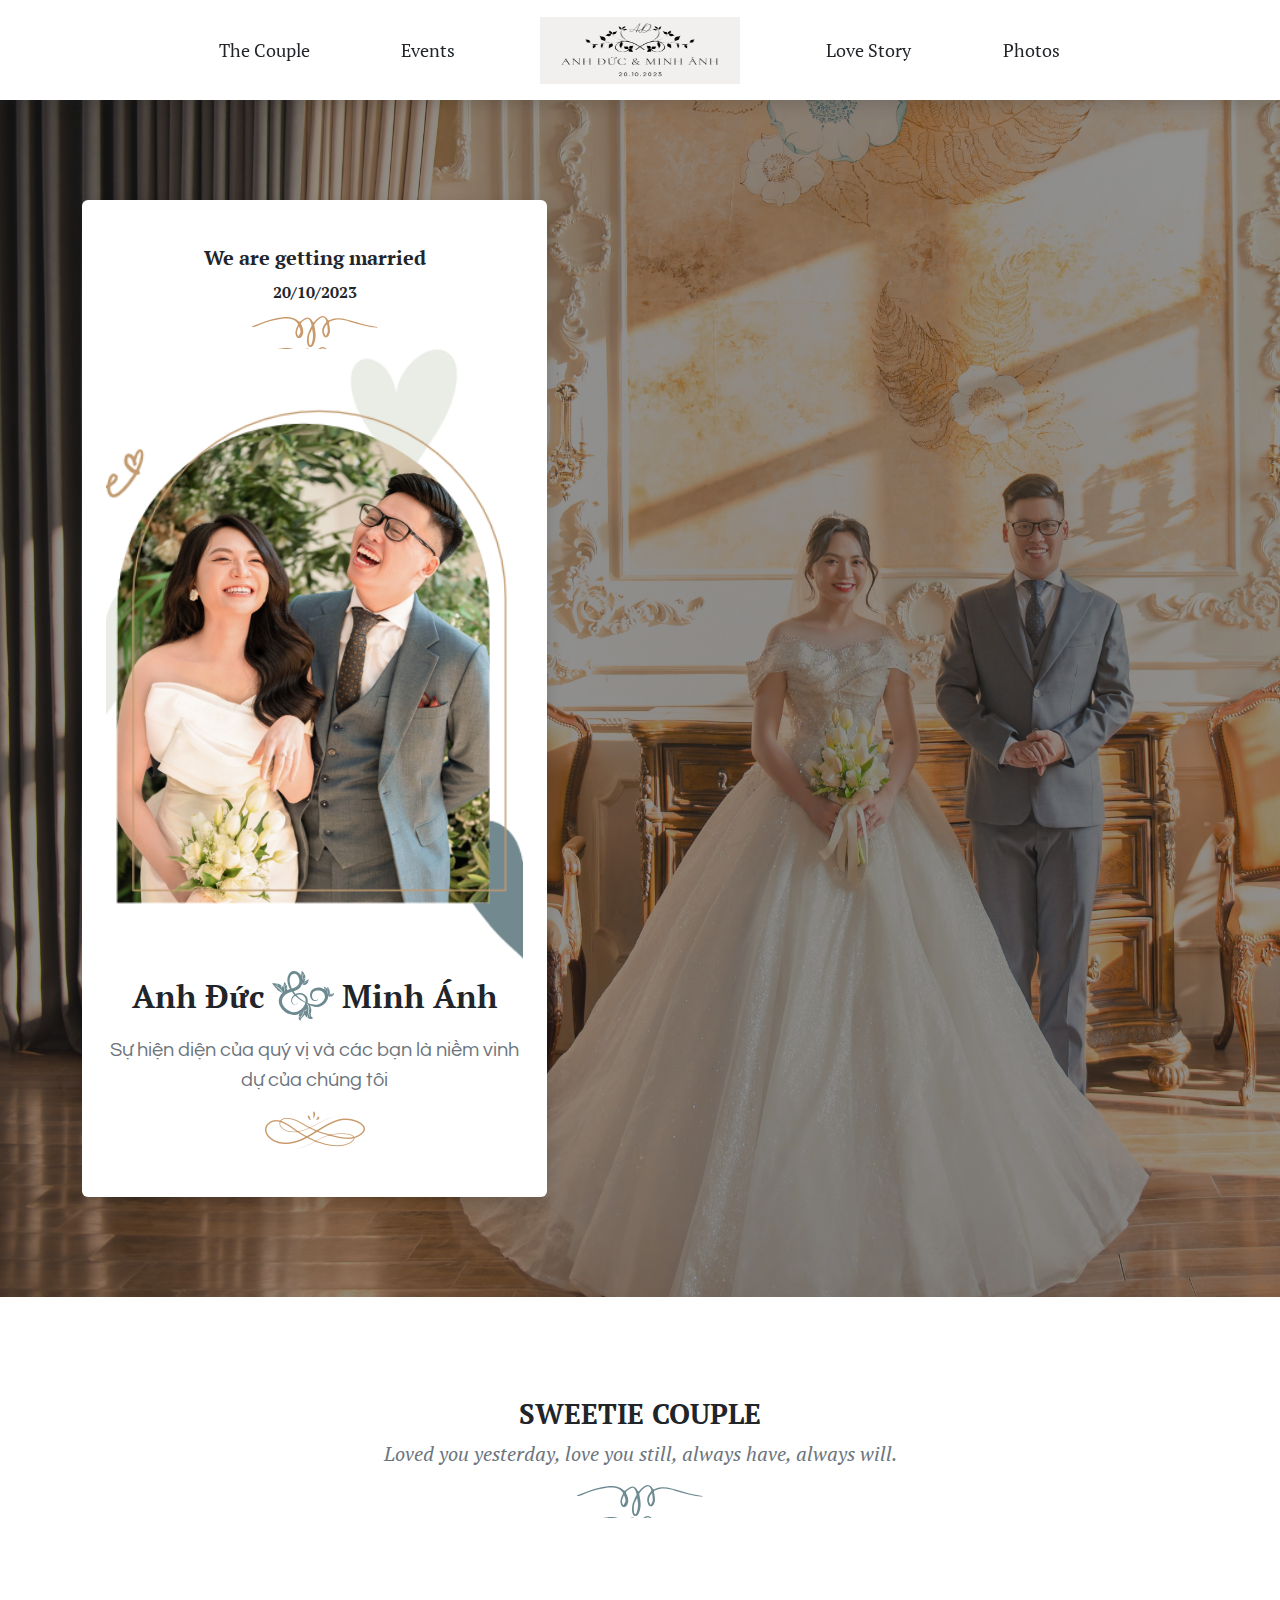
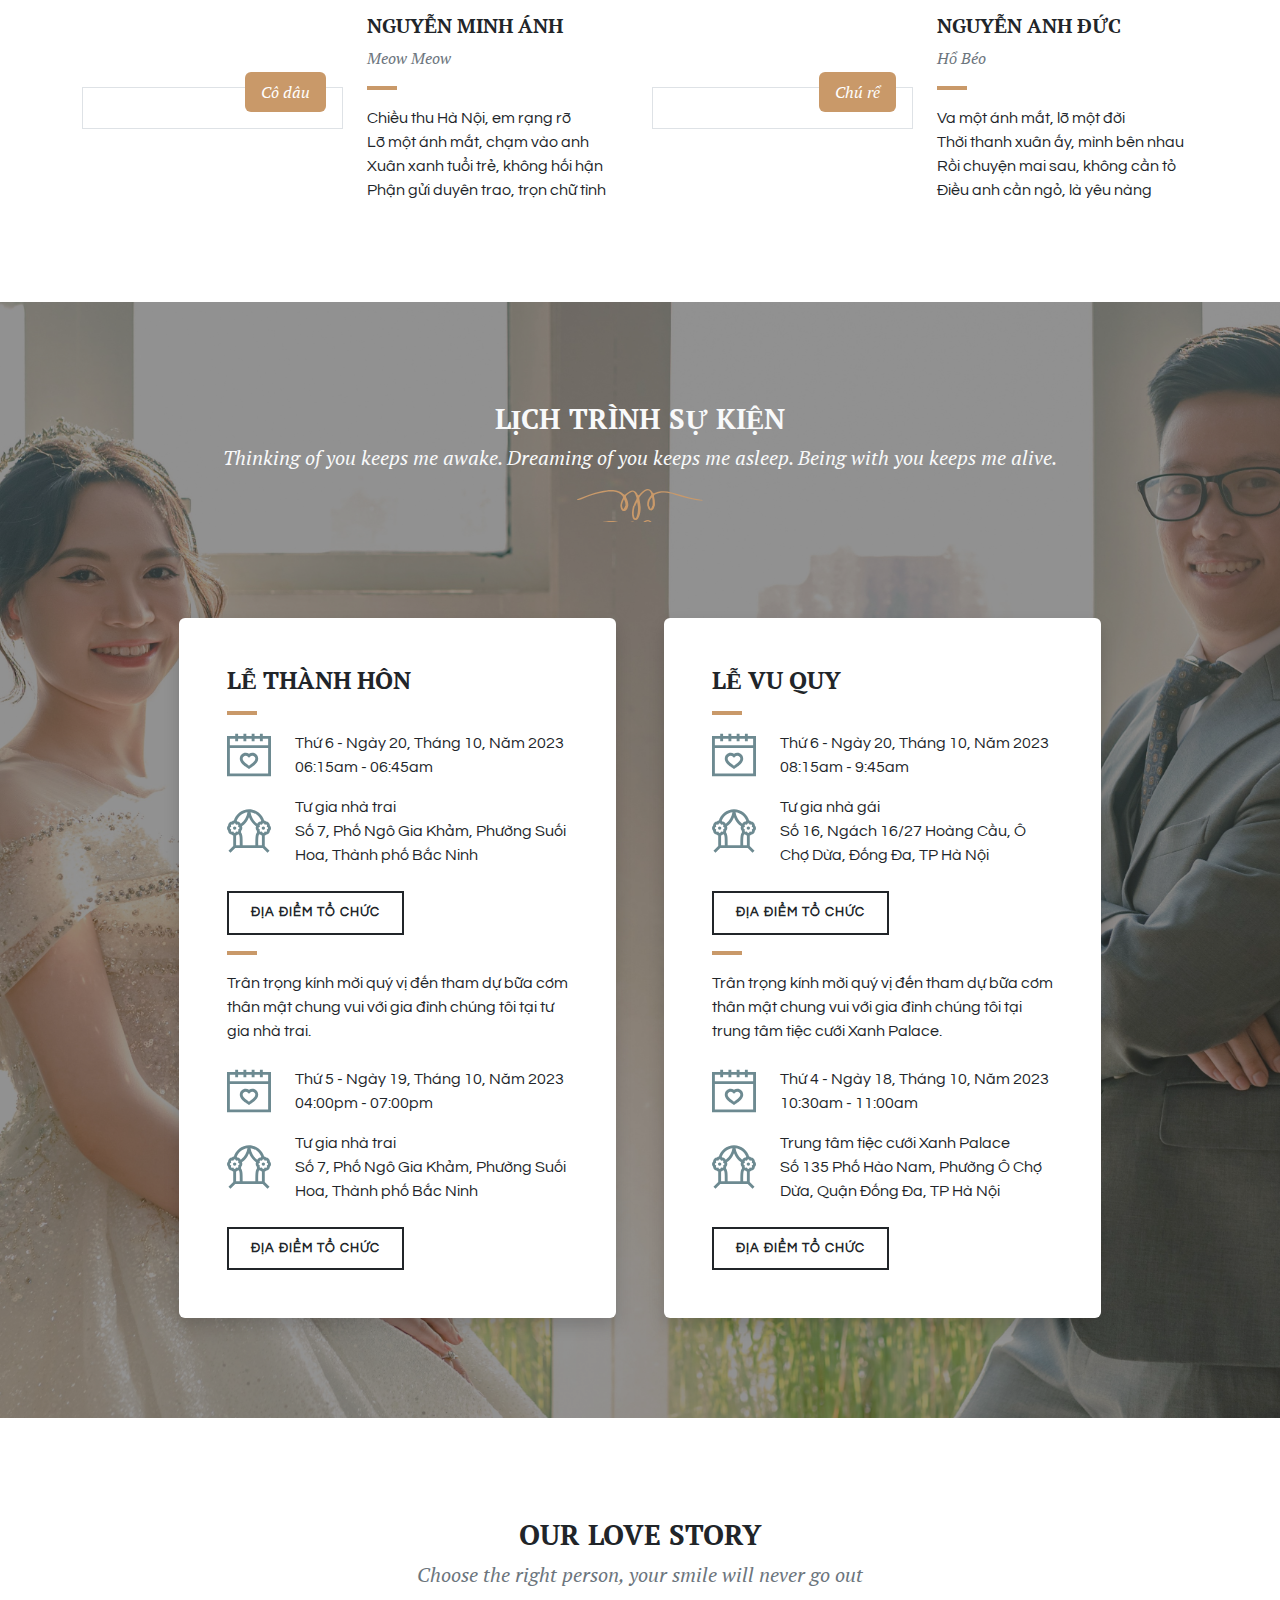
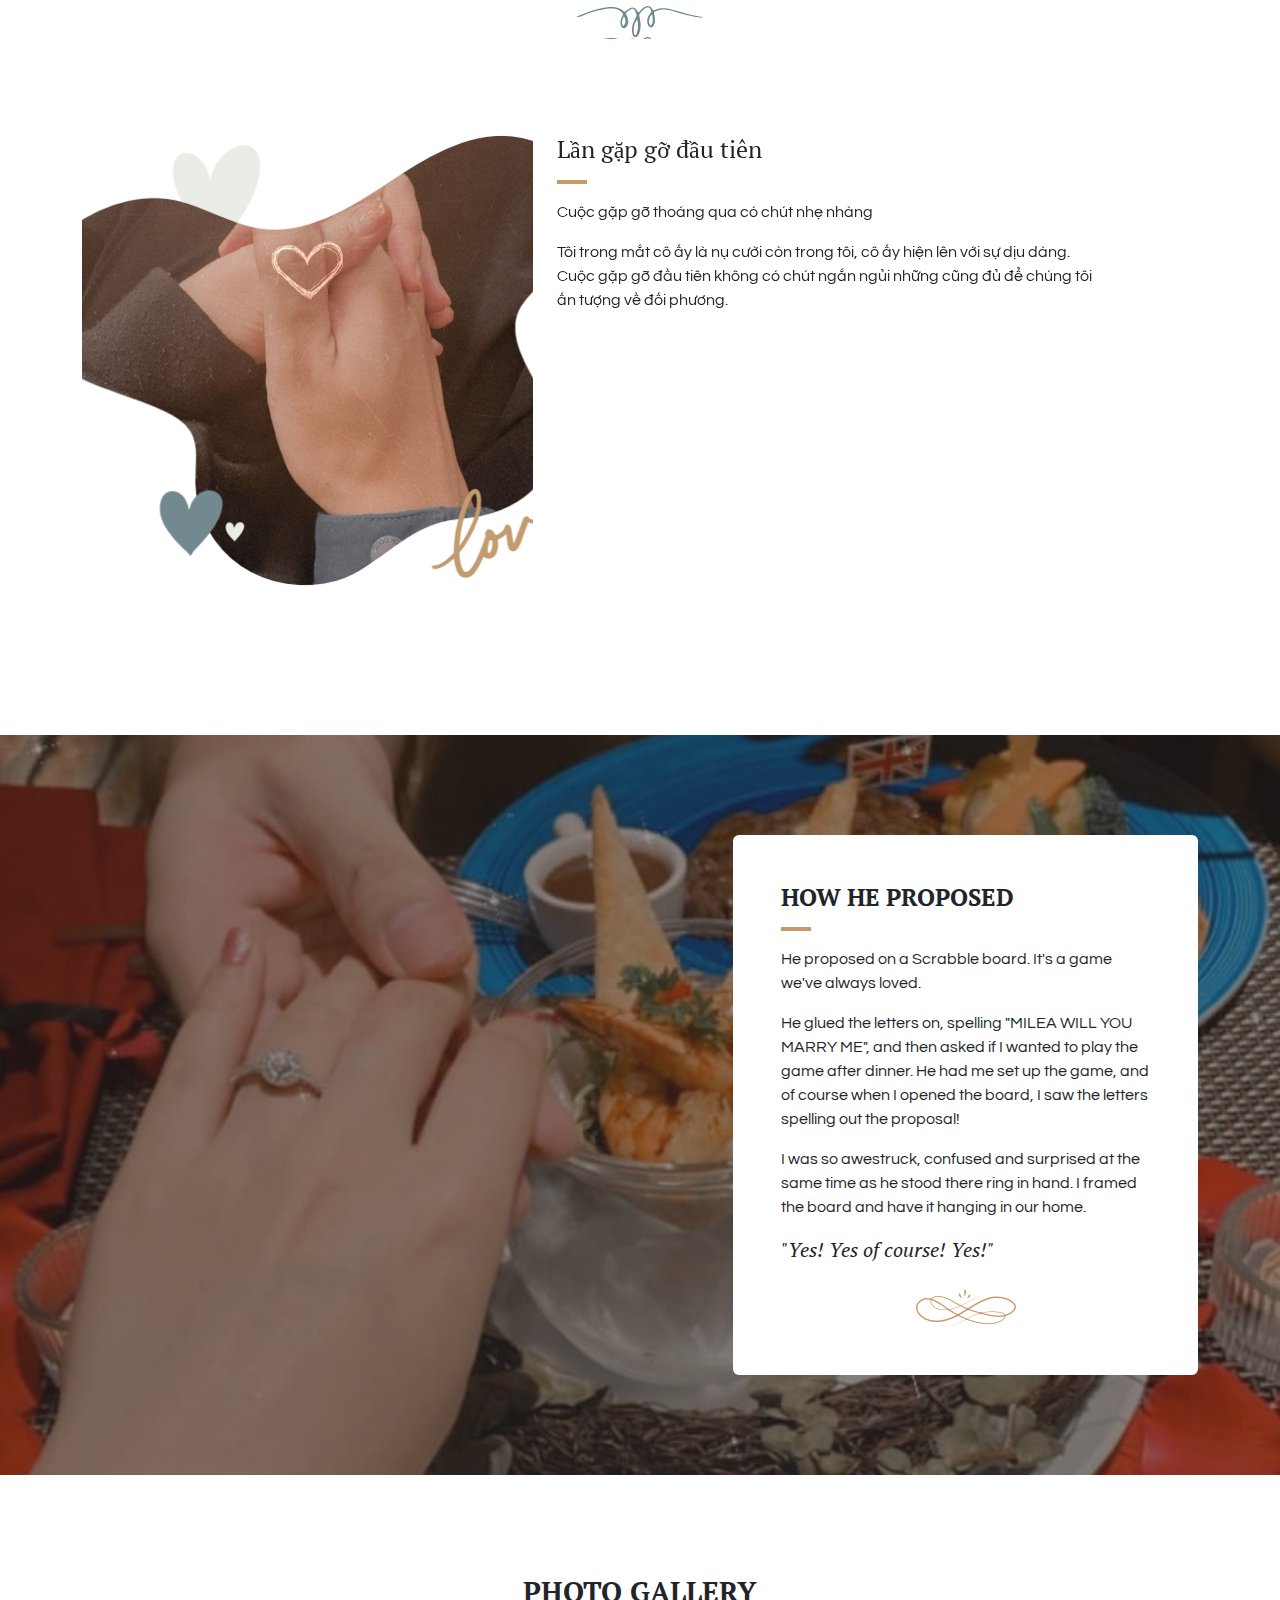
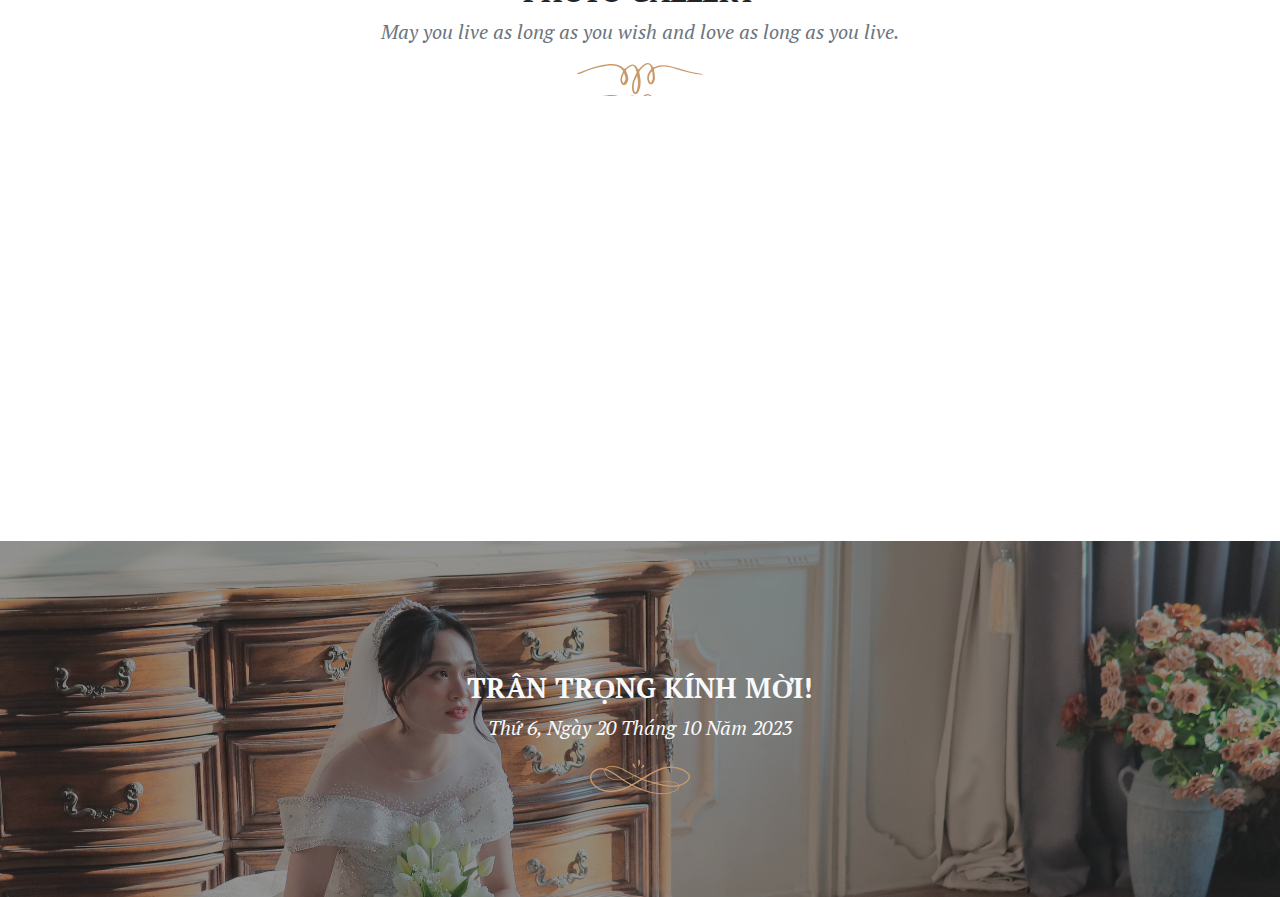
==== commit 89baaaaf: "Update index.html" ====
--- a/index.html
+++ b/index.html
@@ -97,7 +97,8 @@
         <div class="container">
             <div class="row g-0 justify-content-center justify-content-lg-start">
                 <div class="col-md-9 col-lg-6 col-xl-5 bg-white px-4 py-5 position-relative rounded shadow">
-                    <h5 class="font-alt fw-bold lh-1 mb-3 text-center">Đồng hành cùng chúng tôi</h5>
+                    <h5 class="font-alt fw-bold lh-1 mb-3 text-center">We are getting married</h5>
+                    <h6 class="font-alt fw-bold lh-1 mb-3 text-center">20/10/2023</h6>
                     <span class="section-divider divider-secondary"></span>
                     <div class="img-clip-path clip-hero position-relative">
                         <img src="img/the-couple-hero.jpg" alt="" class="img-fluid">
@@ -130,8 +131,7 @@
             <div class="row mb-5 pb-lg-5">
                 <div class="col-12 text-center">
                     <h2 class="font-alt fs-3 fw-bold text-uppercase">Sweetie Couple</h2>
-                    <p class="font-alt fs-5 fst-italic text-muted">Sự kết hợp hoàn hảo của hai con người tưởng chừng như
-                        đối lập nhưng lại là sự bù trừ hoàn hảo đến tuyệt vời
+                    <p class="font-alt fs-5 fst-italic text-muted">Loved you yesterday, love you still, always have, always will.
                     </p>
                     <span class="section-divider divider-primary"></span>
                 </div>
@@ -154,11 +154,13 @@
 
                         <div class="col-md-6 text-center text-md-start">
                             <h5 class="font-alt fw-bold text-uppercase">Nguyễn Minh Ánh</h5>
-                            <p class="font-alt fst-italic text-muted">Xiao Meow Meow</p>
+                            <p class="font-alt fst-italic text-muted">Meow Meow</p>
                             <hr class="border-secondary mx-auto mx-md-0 sep-line">
-                            <p class="m-0 text-align-justify">Cô ấy đại diện của sự đáng yêu, ngoan ngoãn và biết cách
-                                làm hài lòng mọi người nhưng đi kèm với nó là đôi chút sự ương bướng pha lẫn với ngờ
-                                nghệch.
+                            <p class="m-0 text-align-justify">
+                                Chiều thu Hà Nội, em rạng rỡ<br>
+                                Lỡ một ánh mắt, chạm vào anh<br>
+                                Xuân xanh tuổi trẻ, không hối hận<br>
+                                Phận gửi duyên trao, trọn chữ tình
                             </p>
                         </div>
 
@@ -183,9 +185,12 @@
                             <h5 class="font-alt fw-bold text-uppercase">Nguyễn Anh Đức</h5>
                             <p class="font-alt fst-italic text-muted">Hổ Béo</p>
                             <hr class="border-secondary mx-auto mx-md-0 sep-line">
-                            <p class="m-0 text-align-justify">Anh ấy là hình ảnh của trách nhiệm luôn người quan sát tỉ
-                                mỉ chi tiết mọi thứ và luôn biết cách làm cho mọi việc được cân bằng nhưng cũng có những
-                                lúc hay đùa quá mức.</p>
+                            <p class="m-0 text-align-justify">
+                                Va một ánh mắt, lỡ một đời<br>
+                                Thời thanh xuân ấy, mình bên nhau<br>
+                                Rồi chuyện mai sau, không cần tỏ<br>
+                                Điều anh cần ngỏ, là yêu nàng<br>
+                            </p>
                         </div>
 
                     </div>
@@ -204,8 +209,7 @@
             <div class="row mb-5 pb-lg-5">
                 <div class="col-12 text-center">
                     <h2 class="font-alt fs-3 fw-bold text-uppercase text-light">Lịch Trình Sự Kiện</h2>
-                    <p class="font-alt fs-5 fst-italic text-light">If you have only one smile in you give it to the
-                        people you love.</p>
+                    <p class="font-alt fs-5 fst-italic text-light">Thinking of you keeps me awake. Dreaming of you keeps me asleep. Being with you keeps me alive.</p>
                     <span class="section-divider divider-secondary"></span>
                 </div>
 
@@ -215,6 +219,28 @@
                 <div class="col-md-9 col-lg-6 col-xl-5 mb-5 mb-lg-0">
                     <div class="bg-white h-100 p-5 rounded shadow">
                         <h3 class="font-alt fs-4 fw-bold text-uppercase">Lễ Thành Hôn</h3>
+                        <hr class="border-secondary sep-line">
+                        <div class="align-items-center d-flex mb-3">
+                            <span class="icon-svg me-4"><img src="img/icon-wedding-calendar.svg" alt=""></span>
+                            <span>
+                                Thứ 6 - Ngày 20, Tháng 10, Năm 2023<br>
+                                06:15am - 06:45am
+                            </span>
+                        </div>
+
+                        <div class="align-items-center d-flex mb-4">
+                            <span class="icon-svg me-4"><img src="img/icon-wedding-arch.svg" alt=""></span>
+                            <span>Tư gia nhà trai<br>
+                                Số 7, Phố Ngô Gia Khảm, Phường Suối Hoa, Thành phố Bắc Ninh
+                                <br>
+                            </span>
+                        </div>
+
+                        <div class="d-flex">
+                            <a class="btn fs-9 ls-1 me-3" href="https://maps.app.goo.gl/p2cHSktZk9XCJwwt8"
+                                target="_blank">Địa điểm tổ
+                                chức</a>
+                        </div>
                         <hr class="border-secondary sep-line">
                         <p class="mb-4">Trân trọng kính mời quý vị đến tham dự bữa cơm thân mật chung vui với gia đình
                             chúng tôi tại tư gia nhà trai.
@@ -238,38 +264,35 @@
                                 target="_blank">Địa điểm tổ
                                 chức</a>
                         </div>
+
+                    </div>
+
+                </div>
+
+                <div class="col-md-9 col-lg-6 col-xl-5">
+                    <div class="bg-white h-100 p-5 rounded shadow">
+                        <h3 class="font-alt fs-4 fw-bold text-uppercase">Lễ Vu Quy</h3>
+
                         <hr class="border-secondary sep-line">
-                        <p class="mb-4">Và tham dự đoàn đón dâu.
-                        </p>
                         <div class="align-items-center d-flex mb-3">
                             <span class="icon-svg me-4"><img src="img/icon-wedding-calendar.svg" alt=""></span>
                             <span>
                                 Thứ 6 - Ngày 20, Tháng 10, Năm 2023<br>
-                                06:15am - 06:45am
+                                08:15am - 9:45am
                             </span>
                         </div>
 
                         <div class="align-items-center d-flex mb-4">
                             <span class="icon-svg me-4"><img src="img/icon-wedding-arch.svg" alt=""></span>
-                            <span>Tư gia nhà trai<br>
-                                Số 7, Phố Ngô Gia Khảm, Phường Suối Hoa, Thành phố Bắc Ninh
-                                <br>
+                            <span>Tư gia nhà gái<br>
+                                Số 16, Ngách 16/27 Hoàng Cầu, Ô Chợ Dừa, Đống Đa, TP Hà Nội
                             </span>
                         </div>
 
                         <div class="d-flex">
-                            <a class="btn fs-9 ls-1 me-3" href="https://maps.app.goo.gl/p2cHSktZk9XCJwwt8"
-                                target="_blank">Địa điểm tổ
+                            <a class="btn fs-9 ls-1 me-3" href="https://maps.app.goo.gl/9T2n4jSHgBuYMNr8A">Địa điểm tổ
                                 chức</a>
                         </div>
-
-                    </div>
-
-                </div>
-
-                <div class="col-md-9 col-lg-6 col-xl-5">
-                    <div class="bg-white h-100 p-5 rounded shadow">
-                        <h3 class="font-alt fs-4 fw-bold text-uppercase">Lễ Vu Quy</h3>
                         <hr class="border-secondary sep-line">
                         <p class="mb-4">Trân trọng kính mời quý vị đến tham dự bữa cơm thân mật chung vui với gia đình
                             chúng tôi tại trung tâm tiệc cưới Xanh Palace.</p>
@@ -291,28 +314,6 @@
                             <a class="btn fs-9 ls-1 me-3" href="https://maps.app.goo.gl/Kco4sakKa9bKKsueA">Địa điểm tổ
                                 chức</a>
                         </div>
-                        <hr class="border-secondary sep-line">
-                        <p class="mb-4">Và tham dự đoàn đưa dâu.
-                        </p>
-                        <div class="align-items-center d-flex mb-3">
-                            <span class="icon-svg me-4"><img src="img/icon-wedding-calendar.svg" alt=""></span>
-                            <span>
-                                Thứ 6 - Ngày 20, Tháng 10, Năm 2023<br>
-                                08:15am - 9:45am
-                            </span>
-                        </div>
-
-                        <div class="align-items-center d-flex mb-4">
-                            <span class="icon-svg me-4"><img src="img/icon-wedding-arch.svg" alt=""></span>
-                            <span>Tư gia nhà gái<br>
-                                Số 16, Ngách 16/27 Hoàng Cầu, Ô Chợ Dừa, Đống Đa, TP Hà Nội
-                            </span>
-                        </div>
-
-                        <div class="d-flex">
-                            <a class="btn fs-9 ls-1 me-3" href="https://maps.app.goo.gl/9T2n4jSHgBuYMNr8A">Địa điểm tổ
-                                chức</a>
-                        </div>
                     </div>
 
                 </div>
@@ -329,8 +330,7 @@
             <div class="row mb-5 pb-lg-5">
                 <div class="col-12 text-center">
                     <h2 class="font-alt fs-3 fw-bold text-uppercase">Our Love Story</h2>
-                    <p class="font-alt fs-5 fst-italic text-muted">Không quá tẻ nhạt để mông lung, không quá nặng nề để
-                        phải từ bỏ, sự ngọt ngào và quyến rũ từ đối phương là thứ thuốc độc làm cả hai đê mê</p>
+                    <p class="font-alt fs-5 fst-italic text-muted">Choose the right person, your smile will never go out</p>
                     <span class="section-divider divider-primary"></span>
                 </div>
 
@@ -340,14 +340,14 @@
                 <div id="carousel-love-story" class="carousel mb-4" tabindex="0">
                     <div id="carousel" class="owl-carousel">
                         <div class="row">
-                            <div class="col-md-8 col-lg-5 mb-5 mb-lg-0">
+                            <div class="col-md-12 col-lg-5 mb-5 mb-lg-0">
                                 <div class="img-clip-path clip-love-story position-relative">
                                     <img src="img/love-story-1.jpg" alt="" class="img-fluid">
                                 </div>
 
                             </div>
 
-                            <div class="col-lg-6 text-center text-lg-start">
+                            <div class="col-lg-6 text-center text-lg-start  margin10">
                                 <h4 class="font-alt">Lần gặp gỡ đầu tiên</h4>
                                 <hr class="border-secondary mx-auto mx-lg-0 sep-line">
                                 <p>Cuộc gặp gỡ thoáng qua có chút nhẹ nhàng </p>
@@ -358,14 +358,14 @@
 
                         </div>
                         <div class="row">
-                            <div class="col-md-8 col-lg-5 mb-5 mb-lg-0">
+                            <div class="col-md-12 col-lg-5 mb-5 mb-lg-0">
                                 <div class="img-clip-path clip-love-story position-relative">
                                     <img src="img/love-story-2.jpg" alt="" class="img-fluid">
                                 </div>
 
                             </div>
 
-                            <div class="col-lg-6 text-center text-lg-start">
+                            <div class="col-lg-6 text-center text-lg-start margin10">
                                 <h4 class="font-alt">Lần hẹn hò đầu tiên</h4>
                                 <hr class="border-secondary mx-auto mx-lg-0 sep-line">
                                 <p>Có khá nhiều khúc mắc để chúng tôi có thể bắt đầu mối quan hệ.</p>
@@ -376,14 +376,14 @@
 
                         </div>
                         <div class="row">
-                            <div class="col-md-8 col-lg-5 mb-5 mb-lg-0">
+                            <div class="col-md-12 col-lg-5 mb-5 mb-lg-0">
                                 <div class="img-clip-path clip-love-story position-relative">
                                     <img src="img/love-story-3.jpg" alt="" class="img-fluid">
                                 </div>
 
                             </div>
 
-                            <div class="col-lg-6 text-center text-lg-start">
+                            <div class="col-lg-6 text-center text-lg-start margin10">
                                 <h4 class="font-alt">Chuyến đi đầu tiên</h4>
                                 <hr class="border-secondary mx-auto mx-lg-0 sep-line">
                                 <p>Một chuyến đi ngắn nhưng cũng đầy đủ các trải nghiệm.</p>
@@ -394,14 +394,14 @@
 
                         </div>
                         <div class="row">
-                            <div class="col-md-8 col-lg-5 mb-5 mb-lg-0">
+                            <div class="col-md-12 col-lg-5 mb-5 mb-lg-0">
                                 <div class="img-clip-path clip-love-story position-relative">
                                     <img src="img/love-story-4.jpg" alt="" class="img-fluid">
                                 </div>
 
                             </div>
 
-                            <div class="col-lg-6 text-center text-lg-start">
+                            <div class="col-lg-6 text-center text-lg-start margin10">
                                 <h4 class="font-alt">Quyết định tiến tới hôn nhân</h4>
                                 <hr class="border-secondary mx-auto mx-lg-0 sep-line">
                                 <p>Một quyết định không cần nhiều đắn đo hay suy nghĩ.</p>
@@ -456,8 +456,8 @@
                 </div>
             </div>
             <div class="slide-video">
-                <iframe class="slide" src="https://www.youtube.com/embed/Ol0VFhhGbB4?autoplay=1"
-                frameborder="0" allowfullscreen></iframe>
+                <iframe class="slide" src="https://www.youtube.com/embed/Ol0VFhhGbB4?autoplay=1" frameborder="0"
+                    allowfullscreen></iframe>
             </div>
             <div class="row">
                 <div class="col-12">
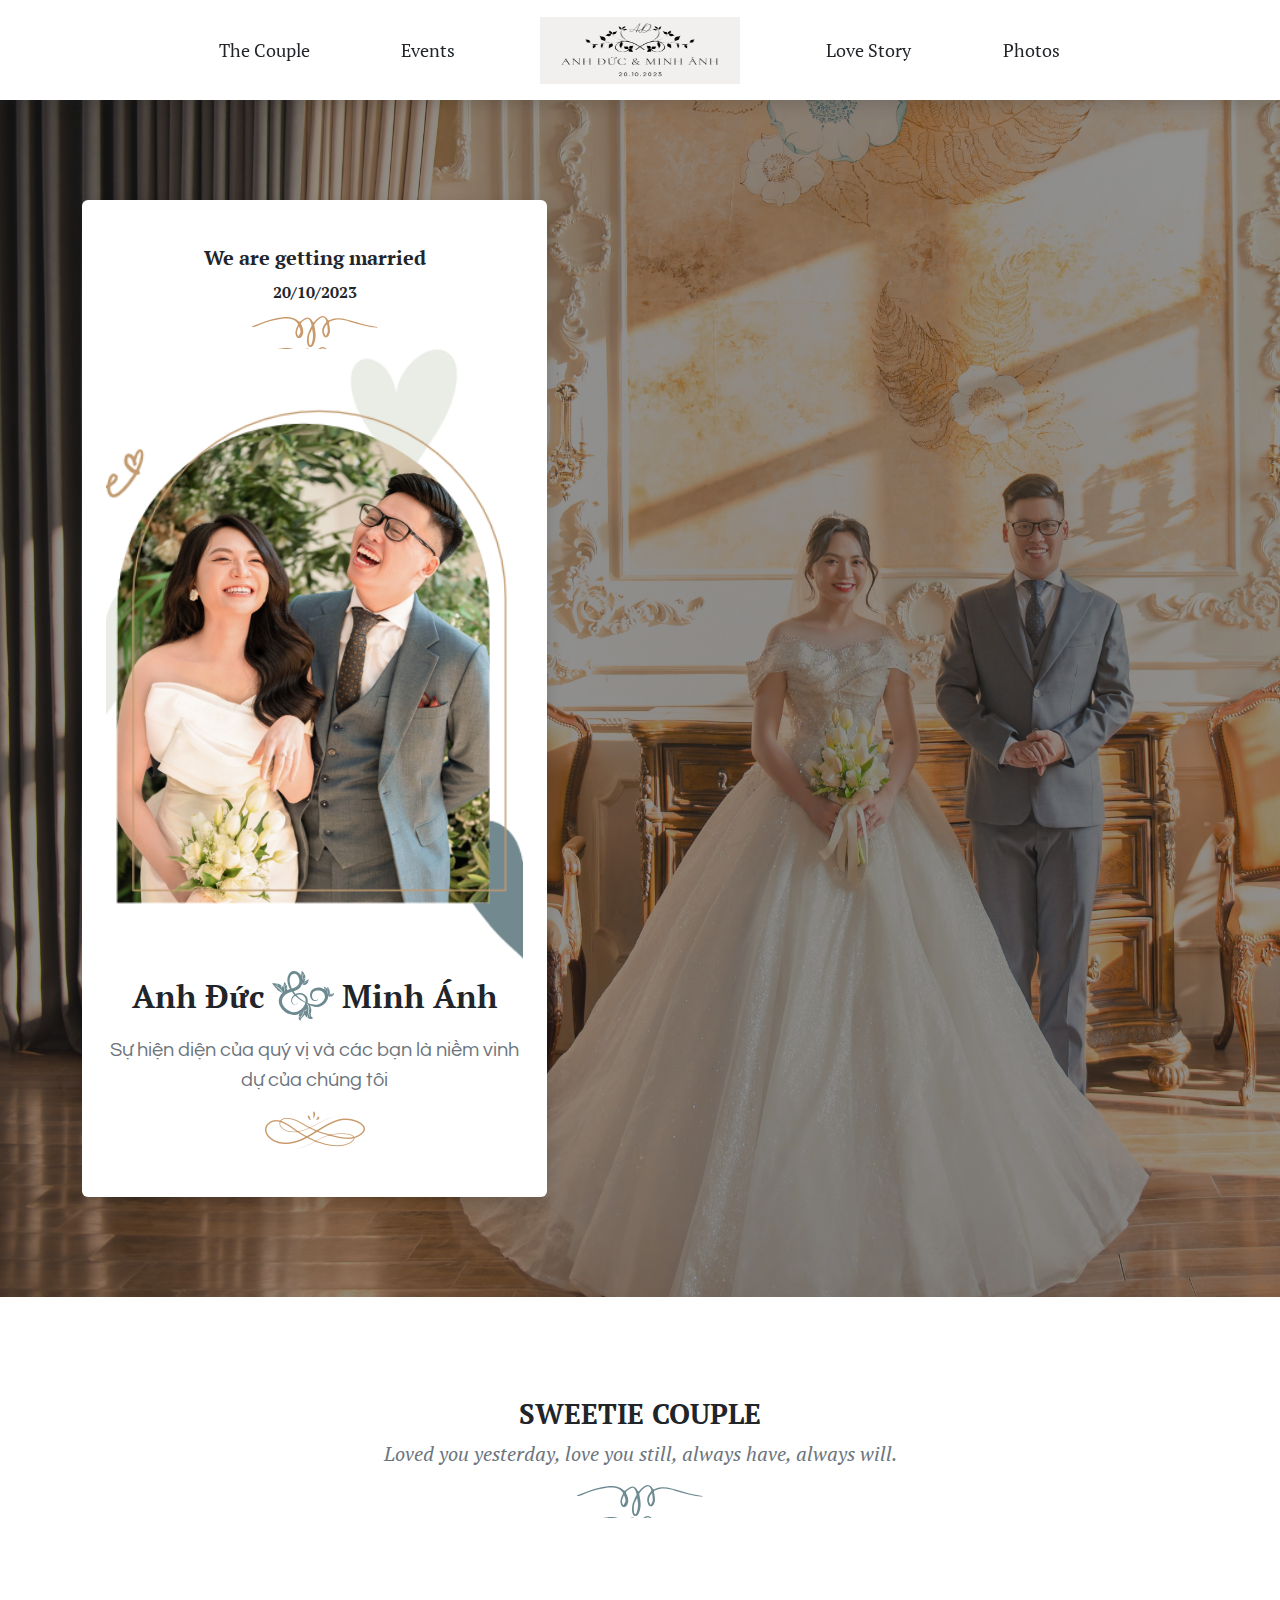
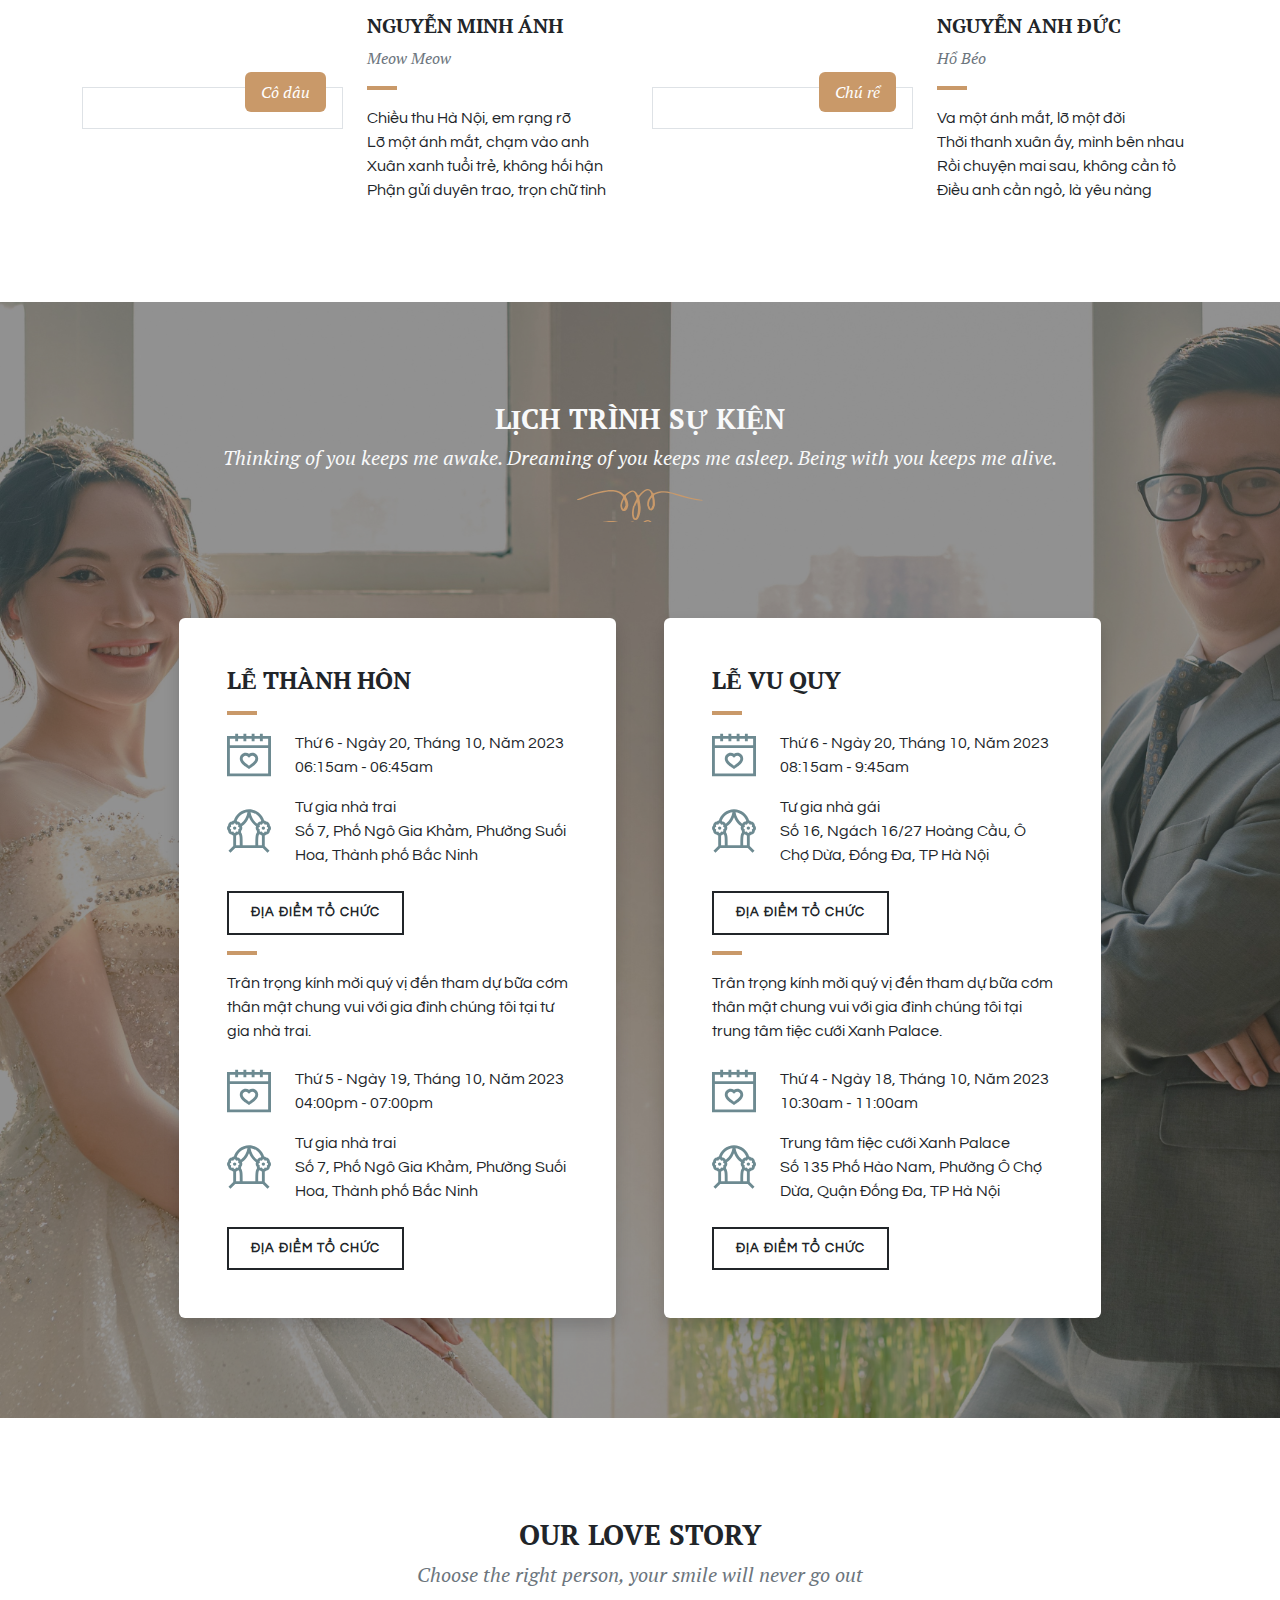
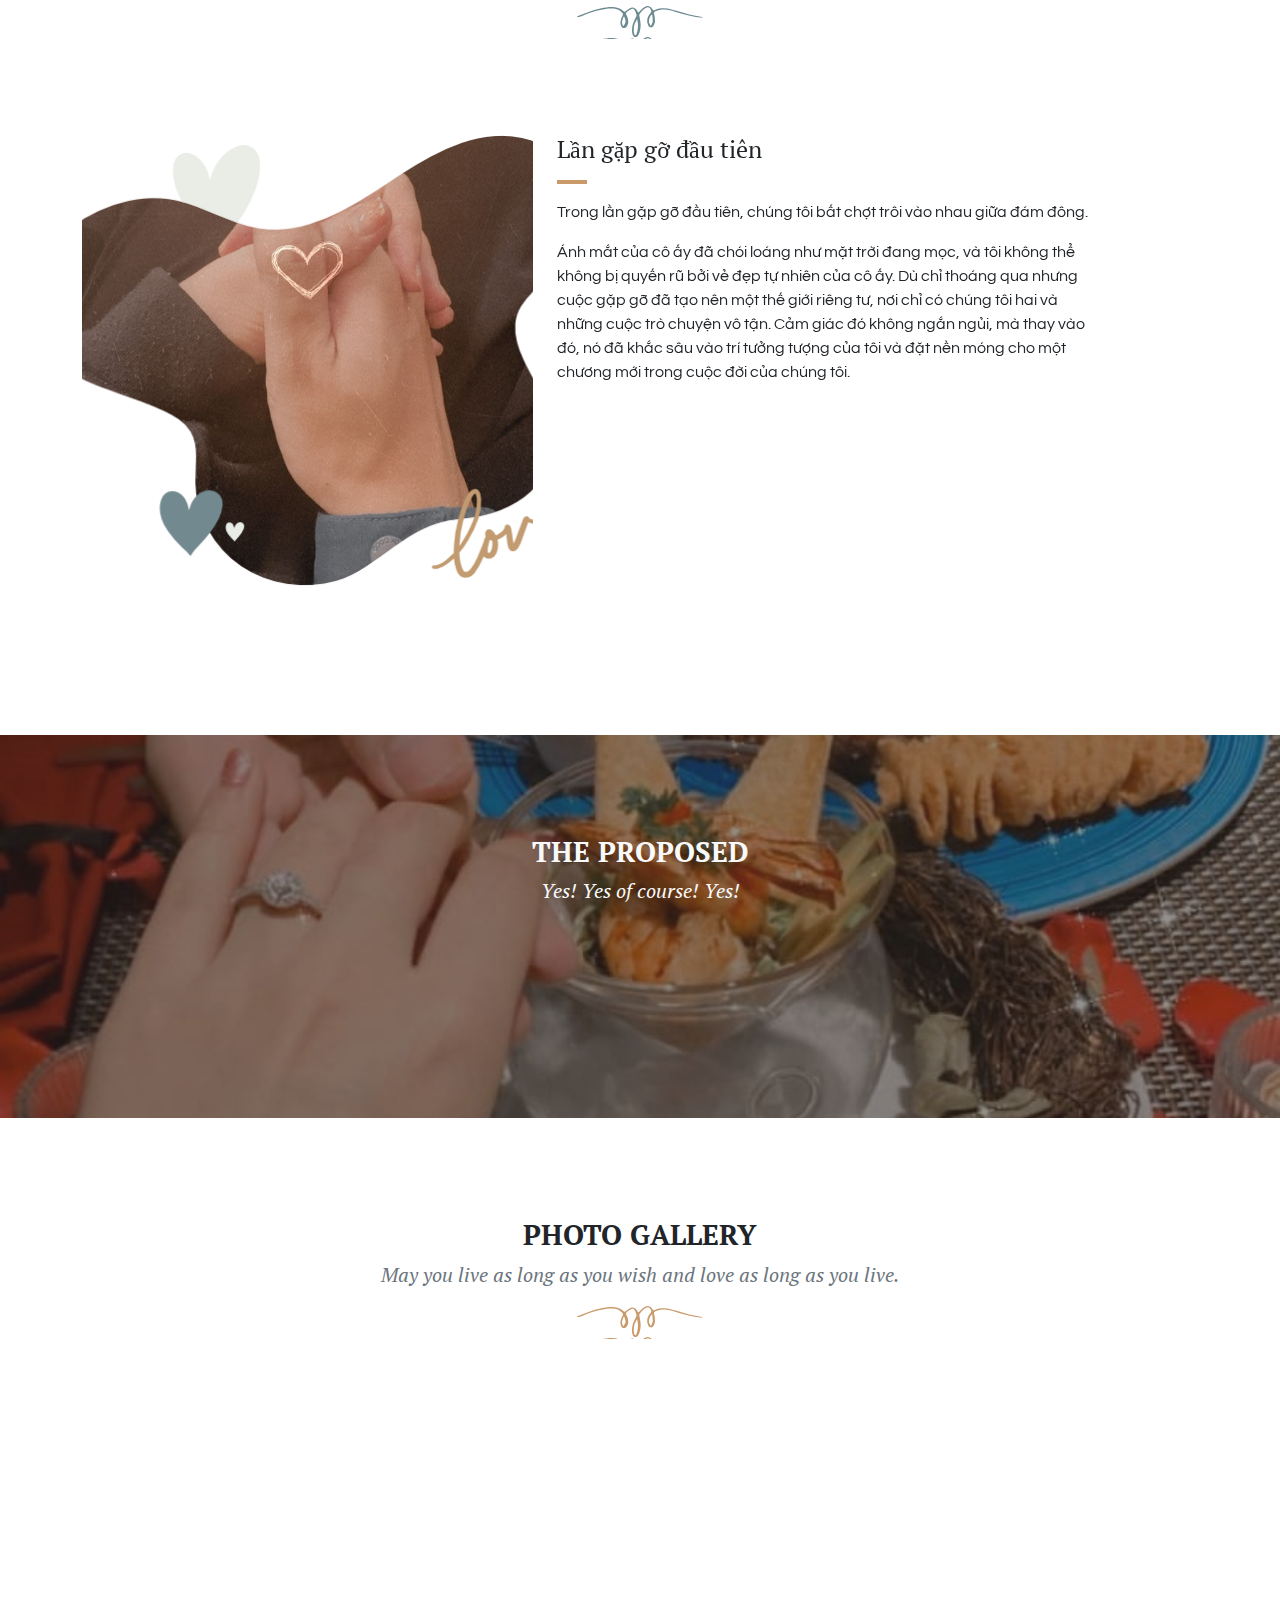
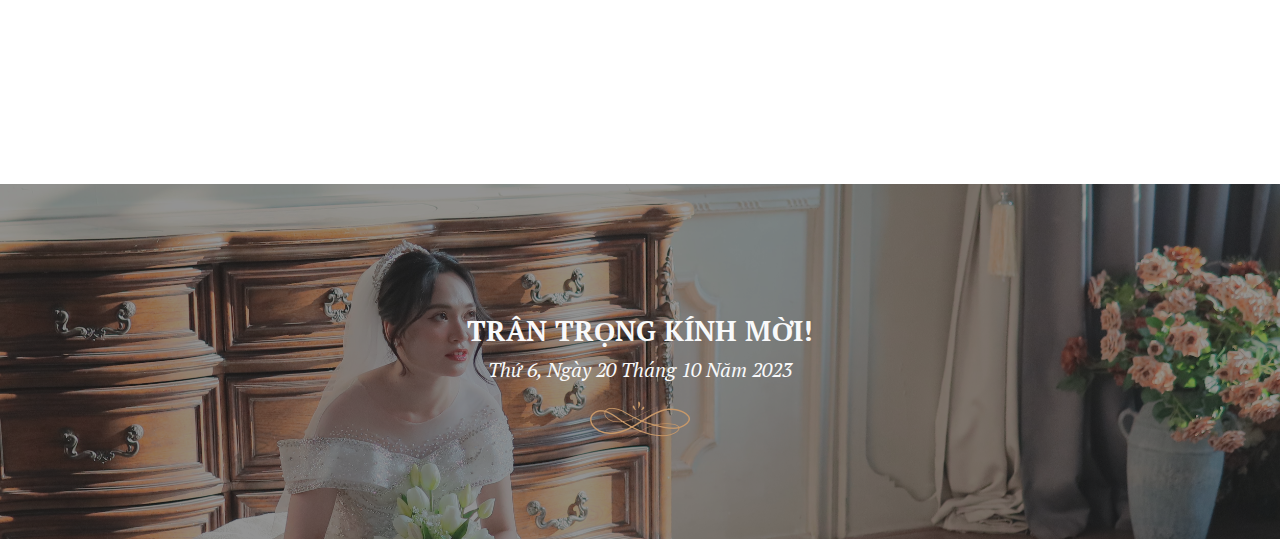
==== commit e5919ea5: "Update index.html" ====
--- a/index.html
+++ b/index.html
@@ -131,7 +131,8 @@
             <div class="row mb-5 pb-lg-5">
                 <div class="col-12 text-center">
                     <h2 class="font-alt fs-3 fw-bold text-uppercase">Sweetie Couple</h2>
-                    <p class="font-alt fs-5 fst-italic text-muted">Loved you yesterday, love you still, always have, always will.
+                    <p class="font-alt fs-5 fst-italic text-muted">Loved you yesterday, love you still, always have,
+                        always will.
                     </p>
                     <span class="section-divider divider-primary"></span>
                 </div>
@@ -156,7 +157,7 @@
                             <h5 class="font-alt fw-bold text-uppercase">Nguyễn Minh Ánh</h5>
                             <p class="font-alt fst-italic text-muted">Meow Meow</p>
                             <hr class="border-secondary mx-auto mx-md-0 sep-line">
-                            <p class="m-0 text-align-justify">
+                            <p class="m-0">
                                 Chiều thu Hà Nội, em rạng rỡ<br>
                                 Lỡ một ánh mắt, chạm vào anh<br>
                                 Xuân xanh tuổi trẻ, không hối hận<br>
@@ -185,7 +186,7 @@
                             <h5 class="font-alt fw-bold text-uppercase">Nguyễn Anh Đức</h5>
                             <p class="font-alt fst-italic text-muted">Hổ Béo</p>
                             <hr class="border-secondary mx-auto mx-md-0 sep-line">
-                            <p class="m-0 text-align-justify">
+                            <p class="m-0">
                                 Va một ánh mắt, lỡ một đời<br>
                                 Thời thanh xuân ấy, mình bên nhau<br>
                                 Rồi chuyện mai sau, không cần tỏ<br>
@@ -209,7 +210,8 @@
             <div class="row mb-5 pb-lg-5">
                 <div class="col-12 text-center">
                     <h2 class="font-alt fs-3 fw-bold text-uppercase text-light">Lịch Trình Sự Kiện</h2>
-                    <p class="font-alt fs-5 fst-italic text-light">Thinking of you keeps me awake. Dreaming of you keeps me asleep. Being with you keeps me alive.</p>
+                    <p class="font-alt fs-5 fst-italic text-light">Thinking of you keeps me awake. Dreaming of you keeps
+                        me asleep. Being with you keeps me alive.</p>
                     <span class="section-divider divider-secondary"></span>
                 </div>
 
@@ -330,7 +332,8 @@
             <div class="row mb-5 pb-lg-5">
                 <div class="col-12 text-center">
                     <h2 class="font-alt fs-3 fw-bold text-uppercase">Our Love Story</h2>
-                    <p class="font-alt fs-5 fst-italic text-muted">Choose the right person, your smile will never go out</p>
+                    <p class="font-alt fs-5 fst-italic text-muted">Choose the right person, your smile will never go out
+                    </p>
                     <span class="section-divider divider-primary"></span>
                 </div>
 
@@ -350,10 +353,13 @@
                             <div class="col-lg-6 text-center text-lg-start  margin10">
                                 <h4 class="font-alt">Lần gặp gỡ đầu tiên</h4>
                                 <hr class="border-secondary mx-auto mx-lg-0 sep-line">
-                                <p>Cuộc gặp gỡ thoáng qua có chút nhẹ nhàng </p>
-                                <p class="m-0">Tôi trong mắt cô ấy là nụ cười còn trong tôi, cô ấy hiện lên với sự dịu
-                                    dàng. Cuộc gặp gỡ đầu tiên không có chút ngắn ngủi những cũng đủ để chúng tôi ấn
-                                    tượng về đối phương.</p>
+                                <p>Trong lần gặp gỡ đầu tiên, chúng tôi bất chợt trôi vào nhau giữa đám đông.</p>
+                                <p class="m-0">Ánh mắt của cô ấy đã chói loáng như mặt trời đang mọc, và tôi không thể
+                                    không
+                                    bị quyến rũ bởi vẻ đẹp tự nhiên của cô ấy. Dù chỉ thoáng qua nhưng cuộc gặp gỡ đã
+                                    tạo nên một thế giới riêng tư, nơi chỉ có chúng tôi hai và những cuộc trò chuyện vô
+                                    tận. Cảm giác đó không ngắn ngủi, mà thay vào đó, nó đã khắc sâu vào trí tưởng tượng
+                                    của tôi và đặt nền móng cho một chương mới trong cuộc đời của chúng tôi.</p>
                             </div>
 
                         </div>
@@ -404,9 +410,13 @@
                             <div class="col-lg-6 text-center text-lg-start margin10">
                                 <h4 class="font-alt">Quyết định tiến tới hôn nhân</h4>
                                 <hr class="border-secondary mx-auto mx-lg-0 sep-line">
-                                <p>Một quyết định không cần nhiều đắn đo hay suy nghĩ.</p>
-                                <p class="m-0">Chúng tôi không hoàn hảo. Chúng tôi là những viên đã ven đường với những
-                                    góc cạnh lởm chởm nhưng những góc cạnh ấy lại phù hợp đưa chúng tôi lại gần nhau.
+                                <p>Không phải quá dài nhưng đủ để thấy ta là của nhau</p>
+                                <p class="m-0">Chúng tôi hiểu rằng hôn nhân là một cuộc hành trình đầy thách thức, là
+                                    nơi chúng tôi sẽ cùng nhau xây dựng và phát triển. Mỗi khía cạnh không hoàn hảo của
+                                    chúng tôi đã tạo nên những khoảnh khắc đáng quý và những kỷ niệm đáng nhớ. Chúng tôi
+                                    biết rằng trong những điều không hoàn hảo đó, chúng tôi tìm thấy sự hoàn hảo của
+                                    tình yêu và sự hiểu biết, và chúng tôi sẵn sàng dắt tay nhau trên cung đường đầy ý
+                                    nghĩa này.
                                 </p>
                             </div>
 
@@ -422,26 +432,13 @@
 
     <section id="proposed" class="bg-img-cover bg-overlay position-relative">
         <div class="container position-relative">
-            <div class="row g-0 left-div">
-                <div class="col-md-9 col-lg-6 col-xl-5 bg-white p-5 position-relative rounded">
-                    <h3 class="font-alt fs-4 fw-bold text-uppercase">How He Proposed</h3>
-                    <hr class="border-secondary sep-line">
-                    <p>He proposed on a Scrabble board. It's a game we've always loved.</p>
-                    <p>He glued the letters on, spelling "MILEA WILL YOU MARRY ME", and then asked if I wanted to play
-                        the game after dinner. He had me set up the game, and of course when I opened the board, I saw
-                        the letters spelling out the proposal!</p>
-                    <p>I was so awestruck, confused and surprised at the same time as he stood there ring in hand. I
-                        framed the board and have it hanging in our home.</p>
-                    <p class="font-alt fs-5 fst-italic mb-4">"Yes! Yes of course! Yes!"</p>
-
-                    <img width="100" src="img/ornament-divider.png" alt="" class="d-block mx-auto">
-                    <span class="ornament-corner ornament-primary"></span>
-                </div>
-
-            </div>
-
-        </div>
-
+            <div class="row mb-5 pb-lg-5">
+                <div class="col-12 text-center">
+                    <h2 class="font-alt fs-3 fw-bold text-uppercase text-light">THE PROPOSED</h2>
+                    <p class="font-alt fs-5 fst-italic text-light">Yes! Yes of course! Yes!</p>
+                </div>
+            </div>
+        </div>
     </section>
 
 
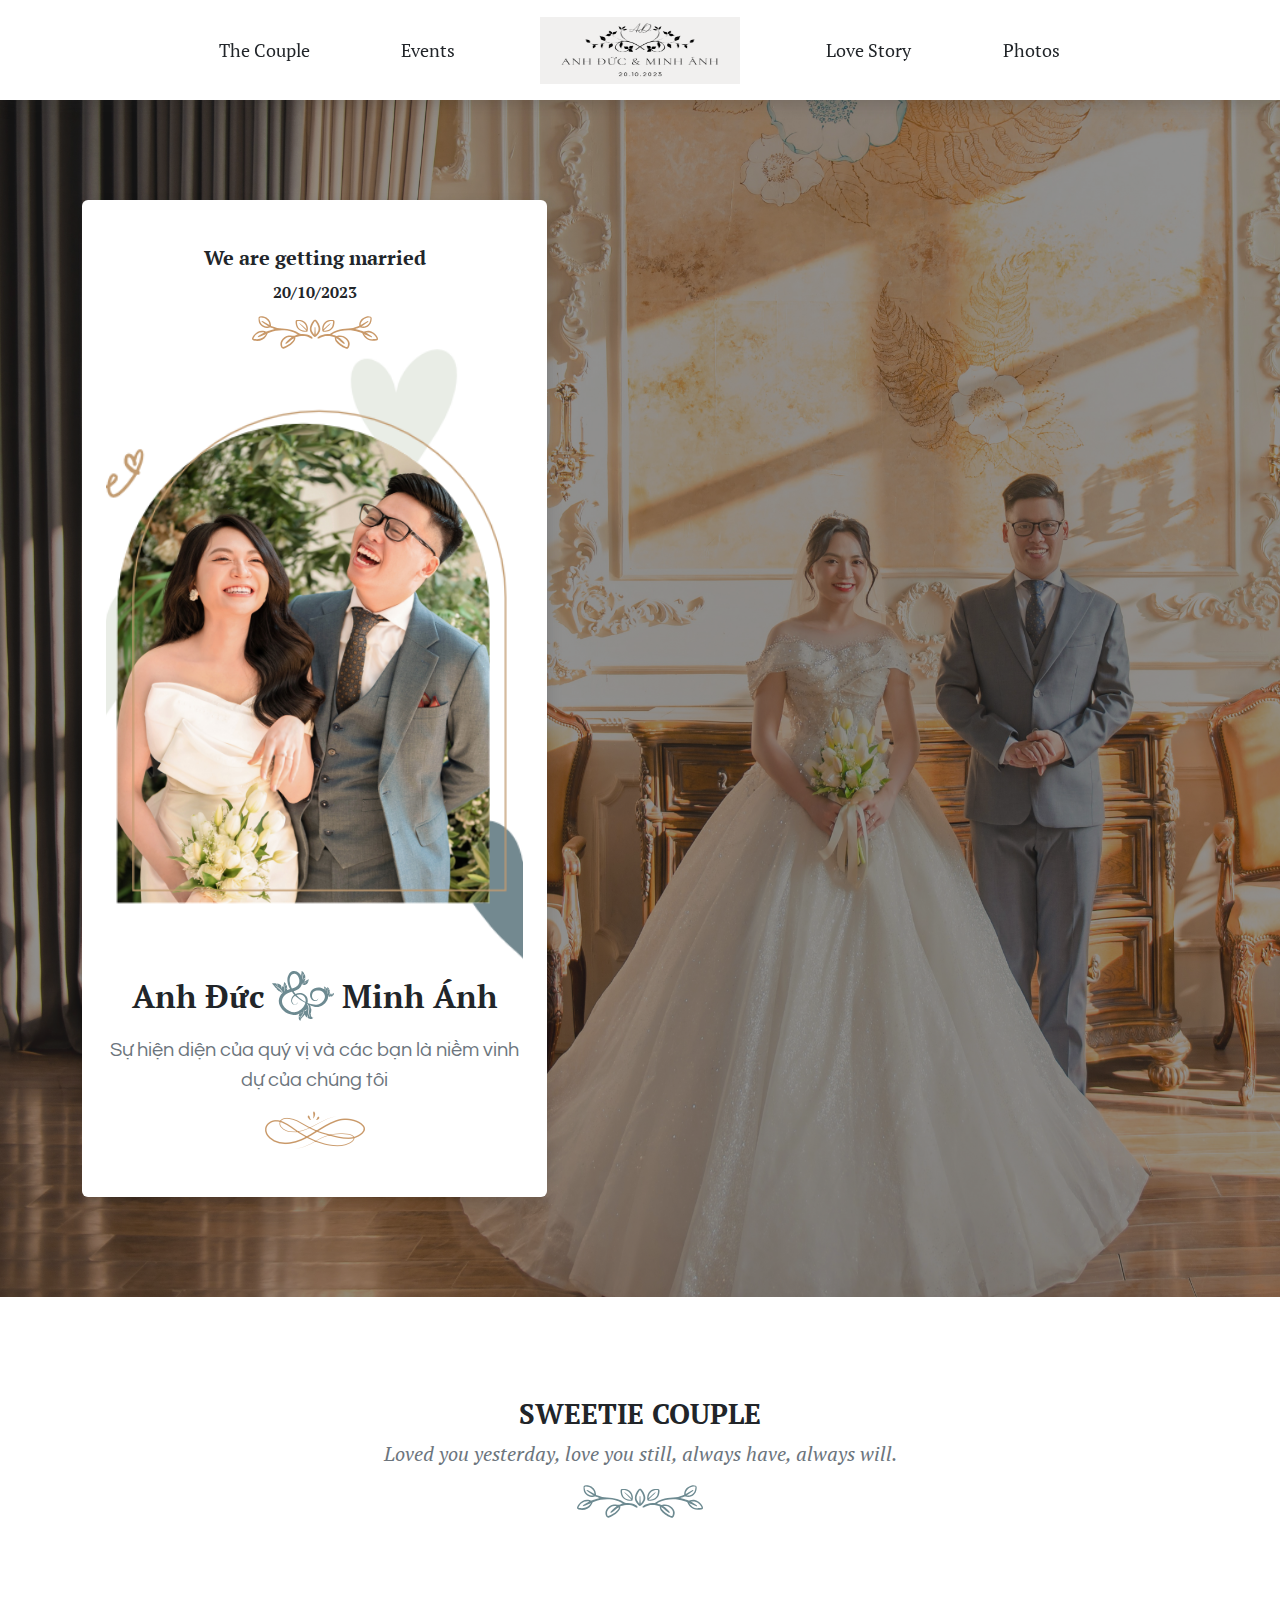
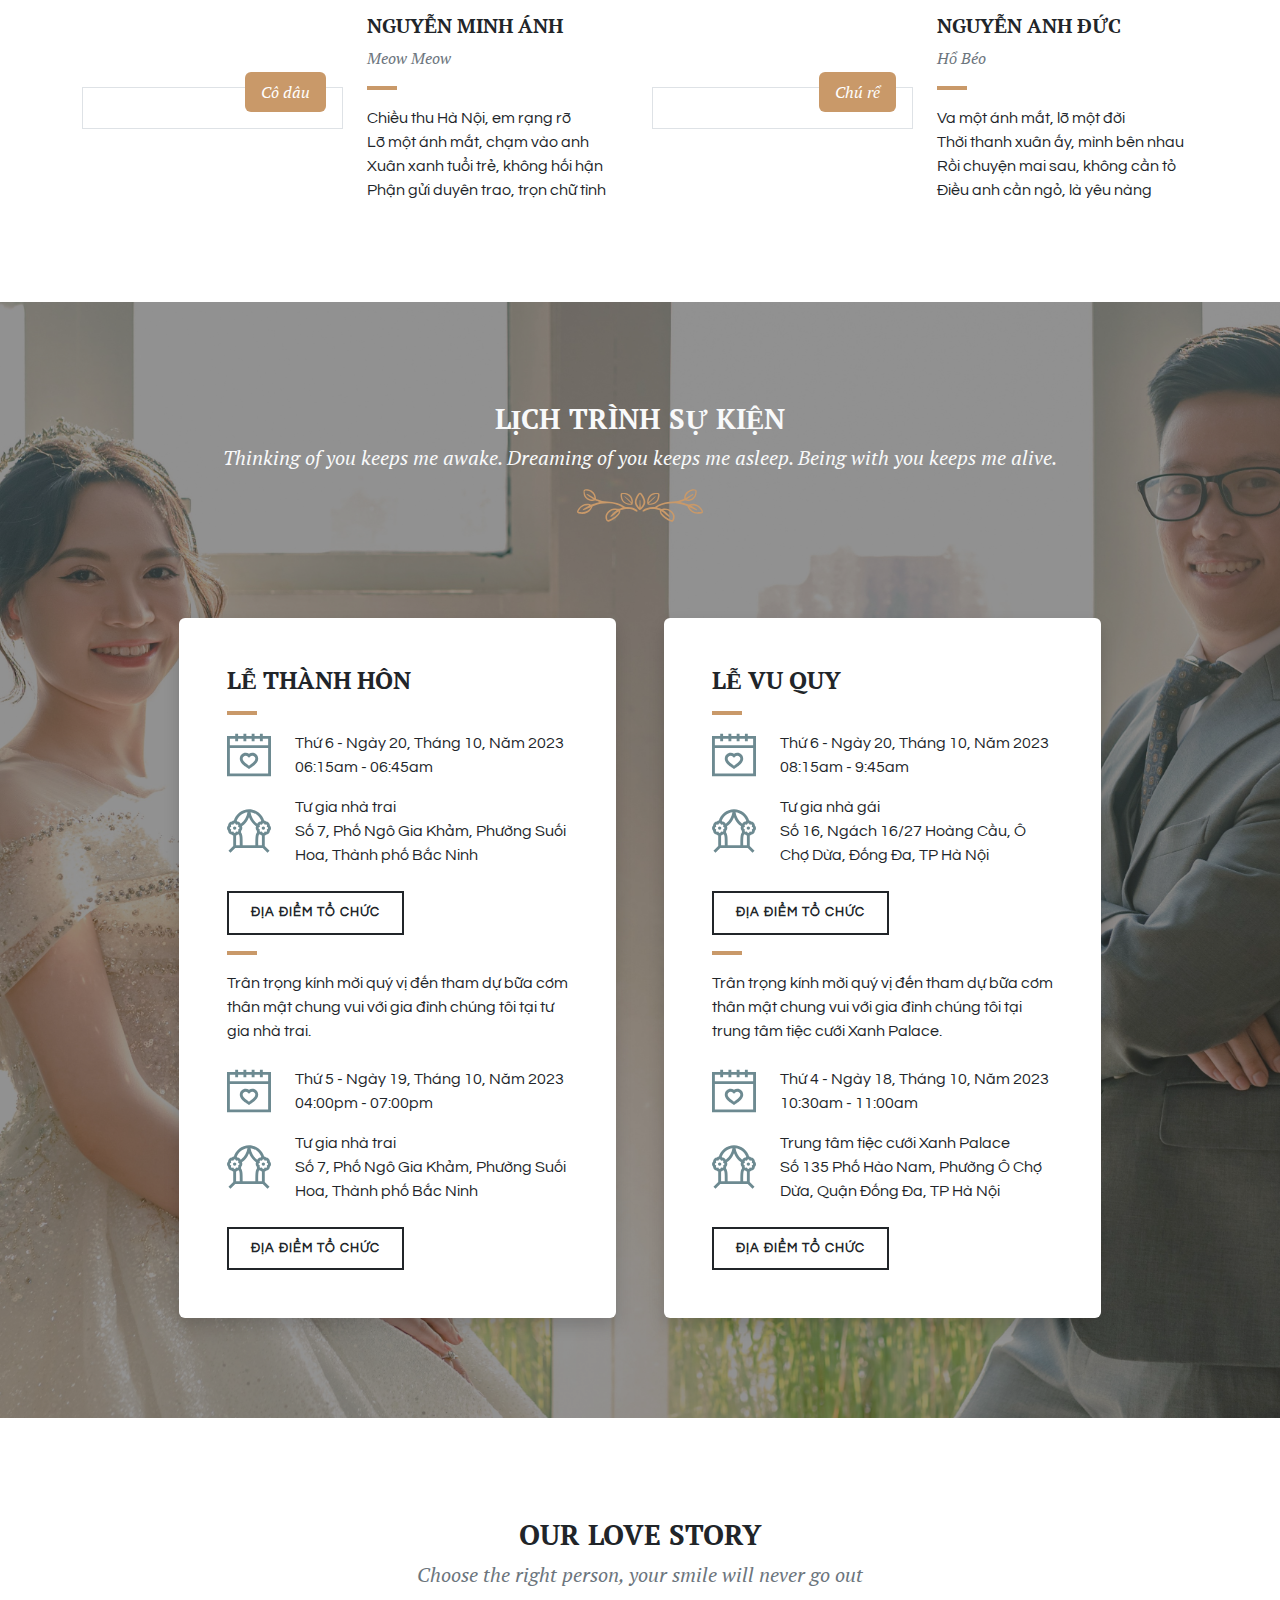
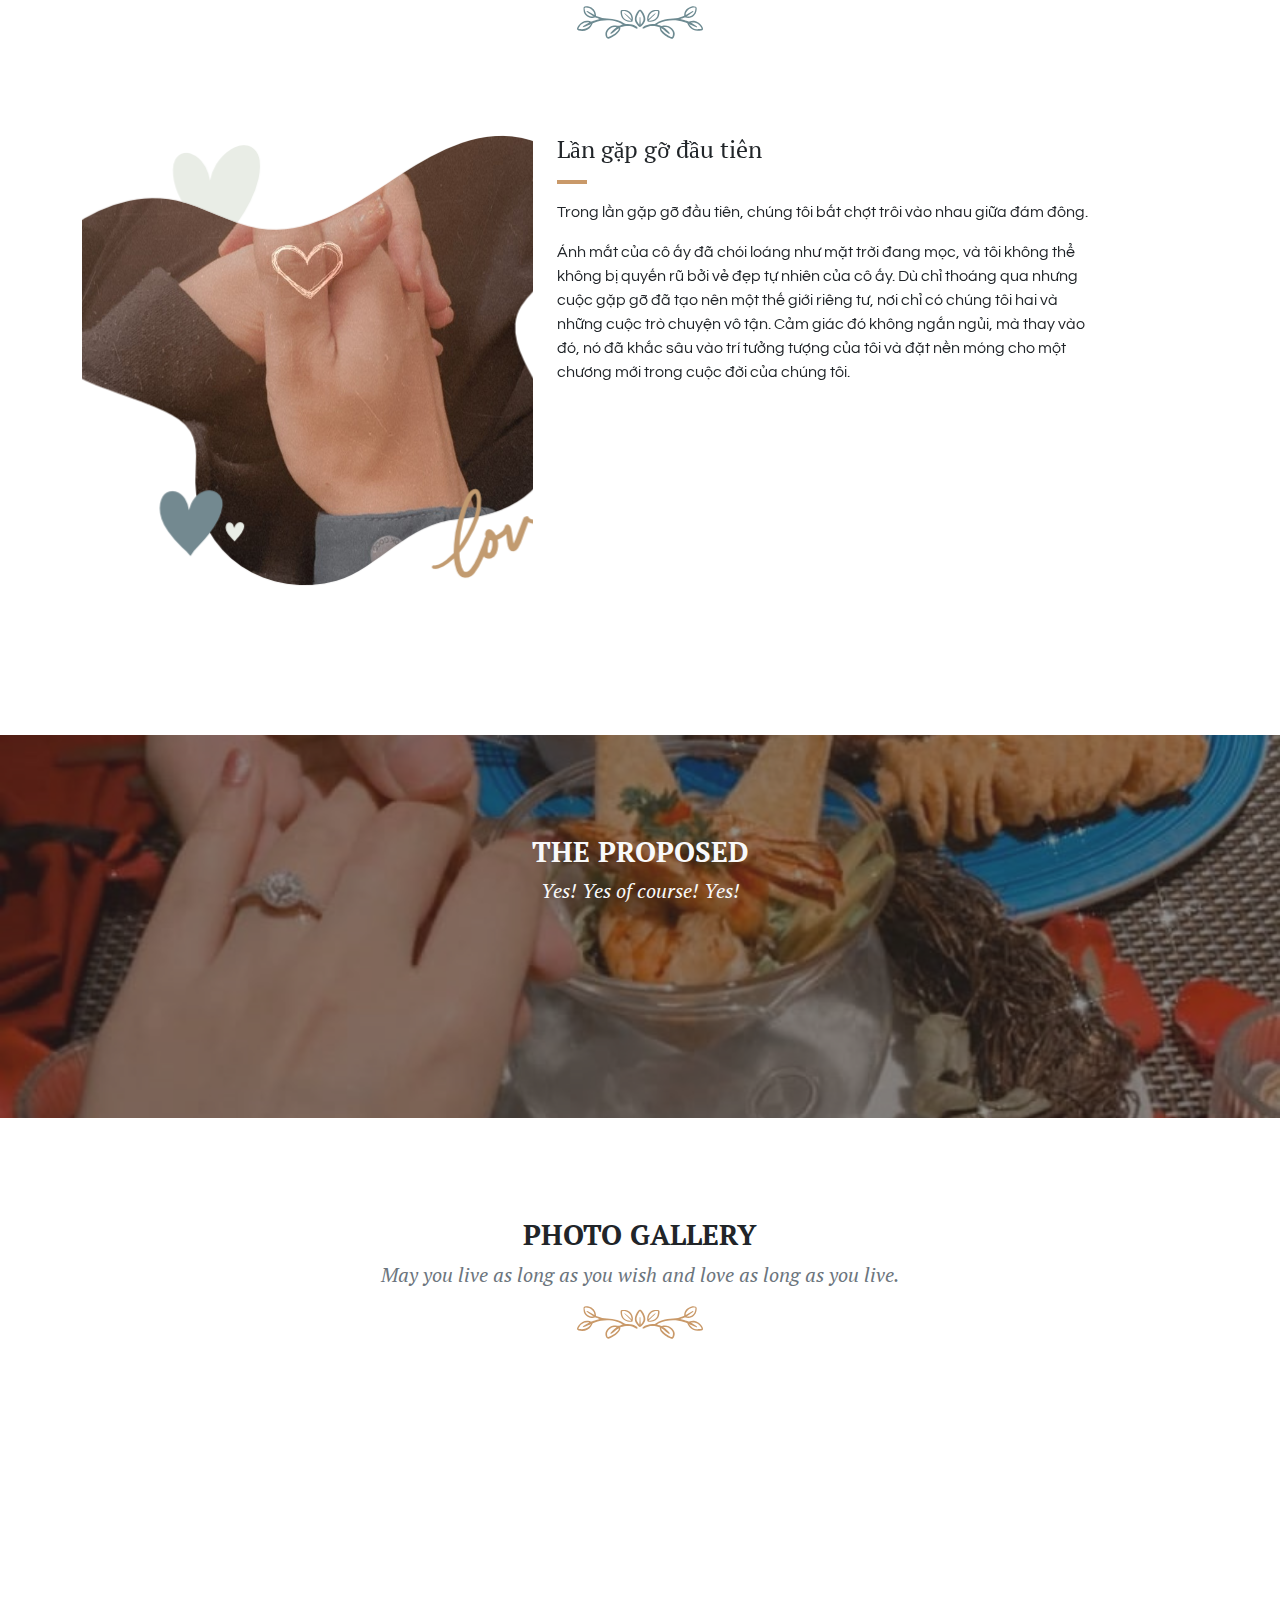
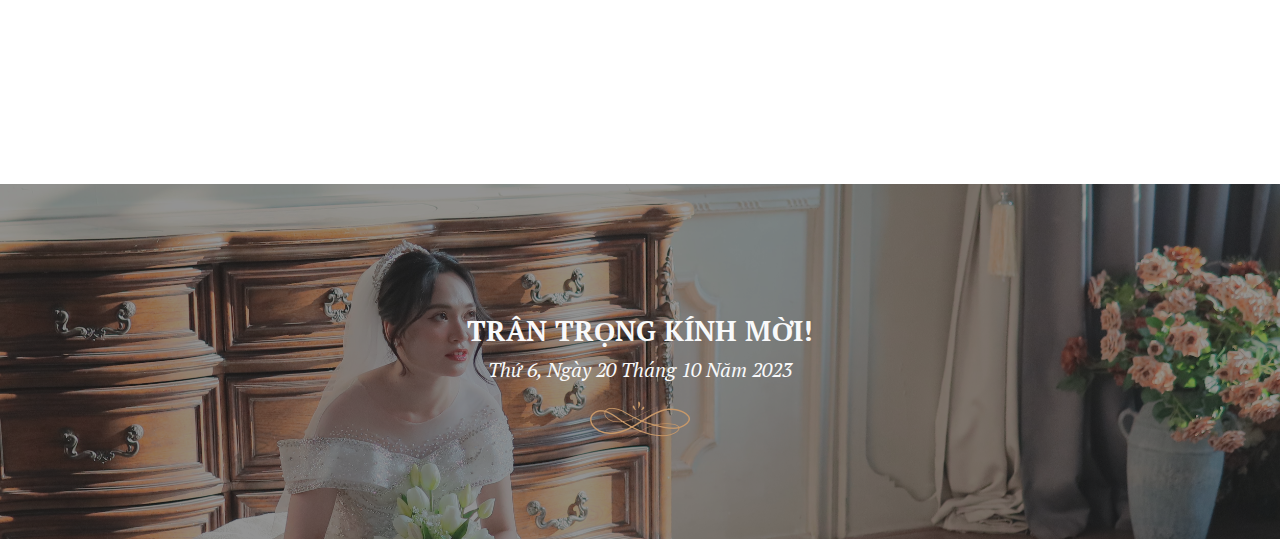
==== commit f6707f23: "Update index.html" ====
--- a/index.html
+++ b/index.html
@@ -1,5 +1,4 @@
 <!DOCTYPE html>
-<!-- saved from url=(0039)https://demo.lucky-roo.com/dahlia-v1.0/ -->
 <html lang="en" class="h-100 w-100">
 
 <head>
@@ -13,9 +12,8 @@
     <link href="css/style.min.css" rel="stylesheet">
     <link href="css/custom.min.css" rel="stylesheet">
 
-    <link rel="icon" href="https://demo.lucky-roo.com/dahlia-v1.0/img/favicon-32x32.png" sizes="32x32" type="image/png">
-    <link rel="icon" href="https://demo.lucky-roo.com/dahlia-v1.0/img/favicon-16x16.png" sizes="16x16" type="image/png">
-    <link rel="icon" href="https://demo.lucky-roo.com/dahlia-v1.0/img/favicon.ico">
+    <link rel="icon" href="img/red-heart-icon.svg" sizes="32x32" type="image/png">
+    <link rel="icon" href="img/heart-32.ico">
 
     <script src="https://cdnjs.cloudflare.com/ajax/libs/script.js/2.0.2/script.min.js"></script>
     <script src="https://cdnjs.cloudflare.com/ajax/libs/jquery/3.7.1/jquery.min.js"></script>
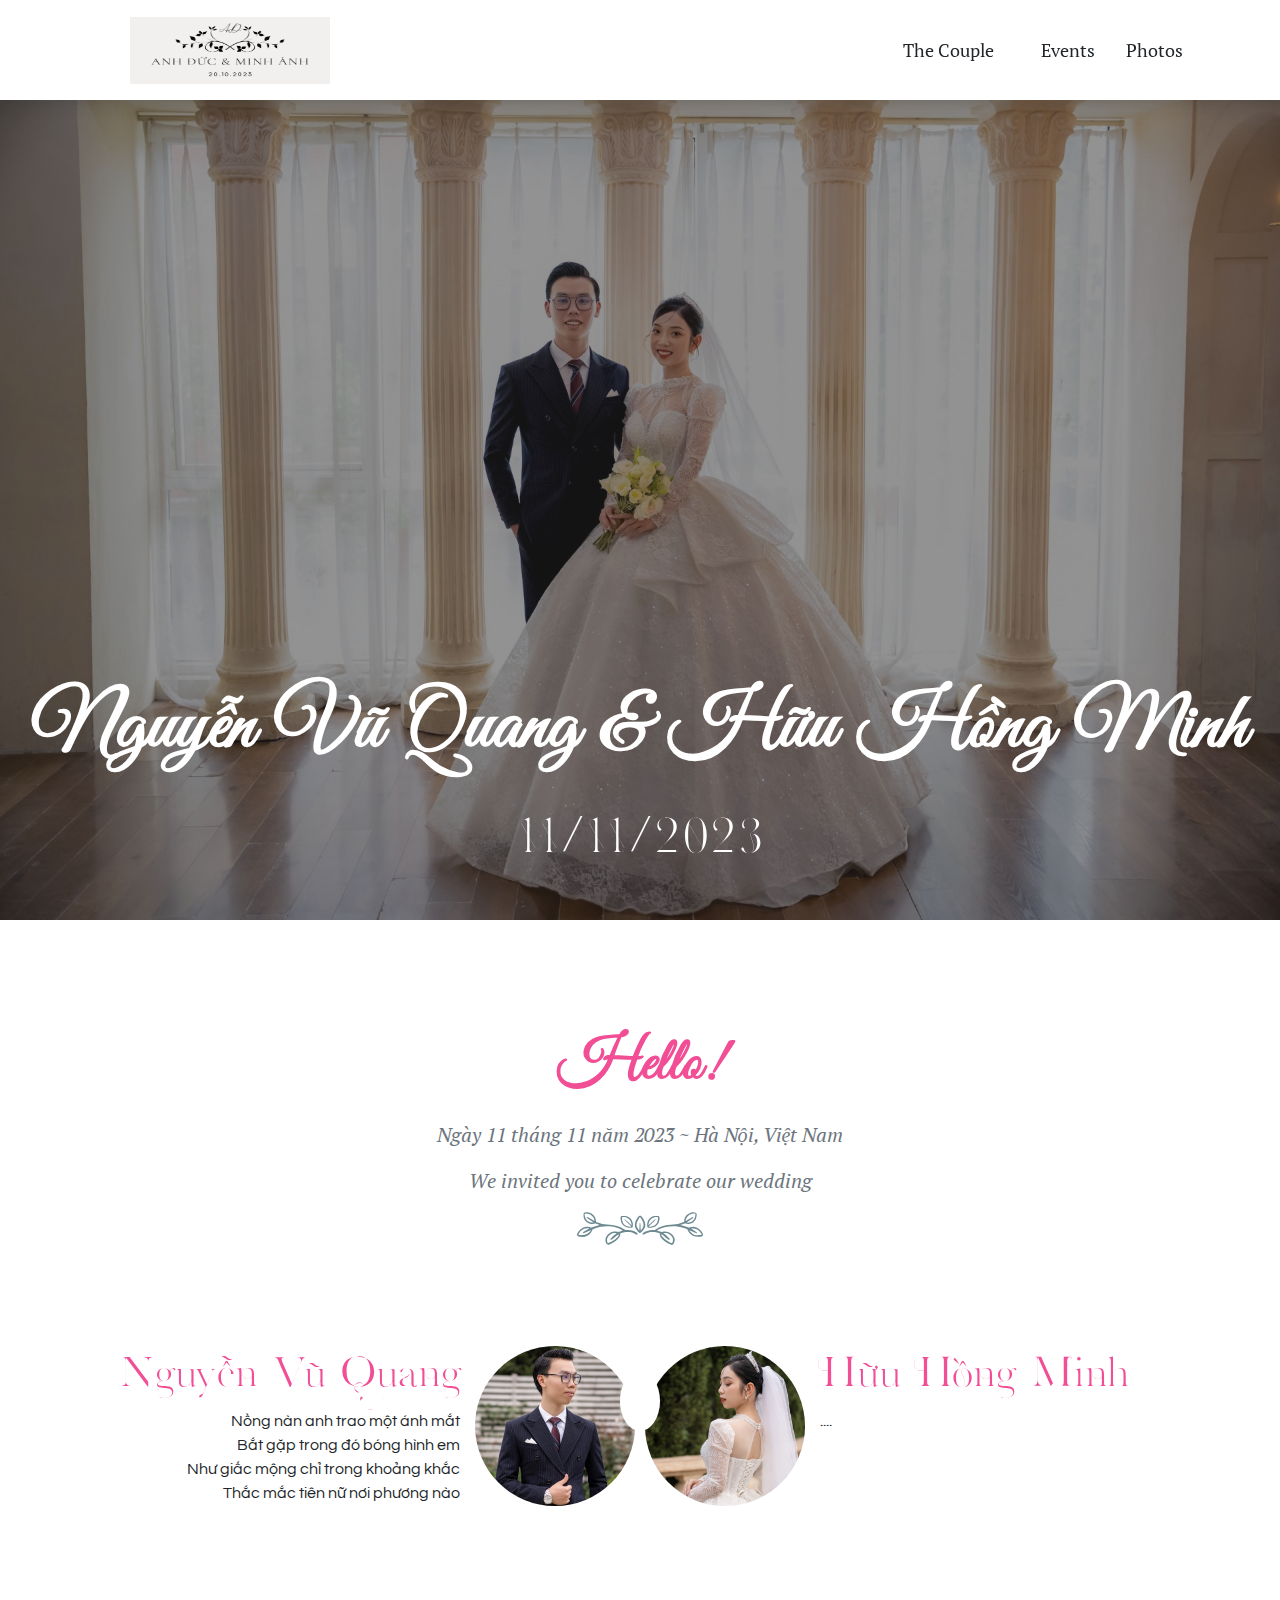
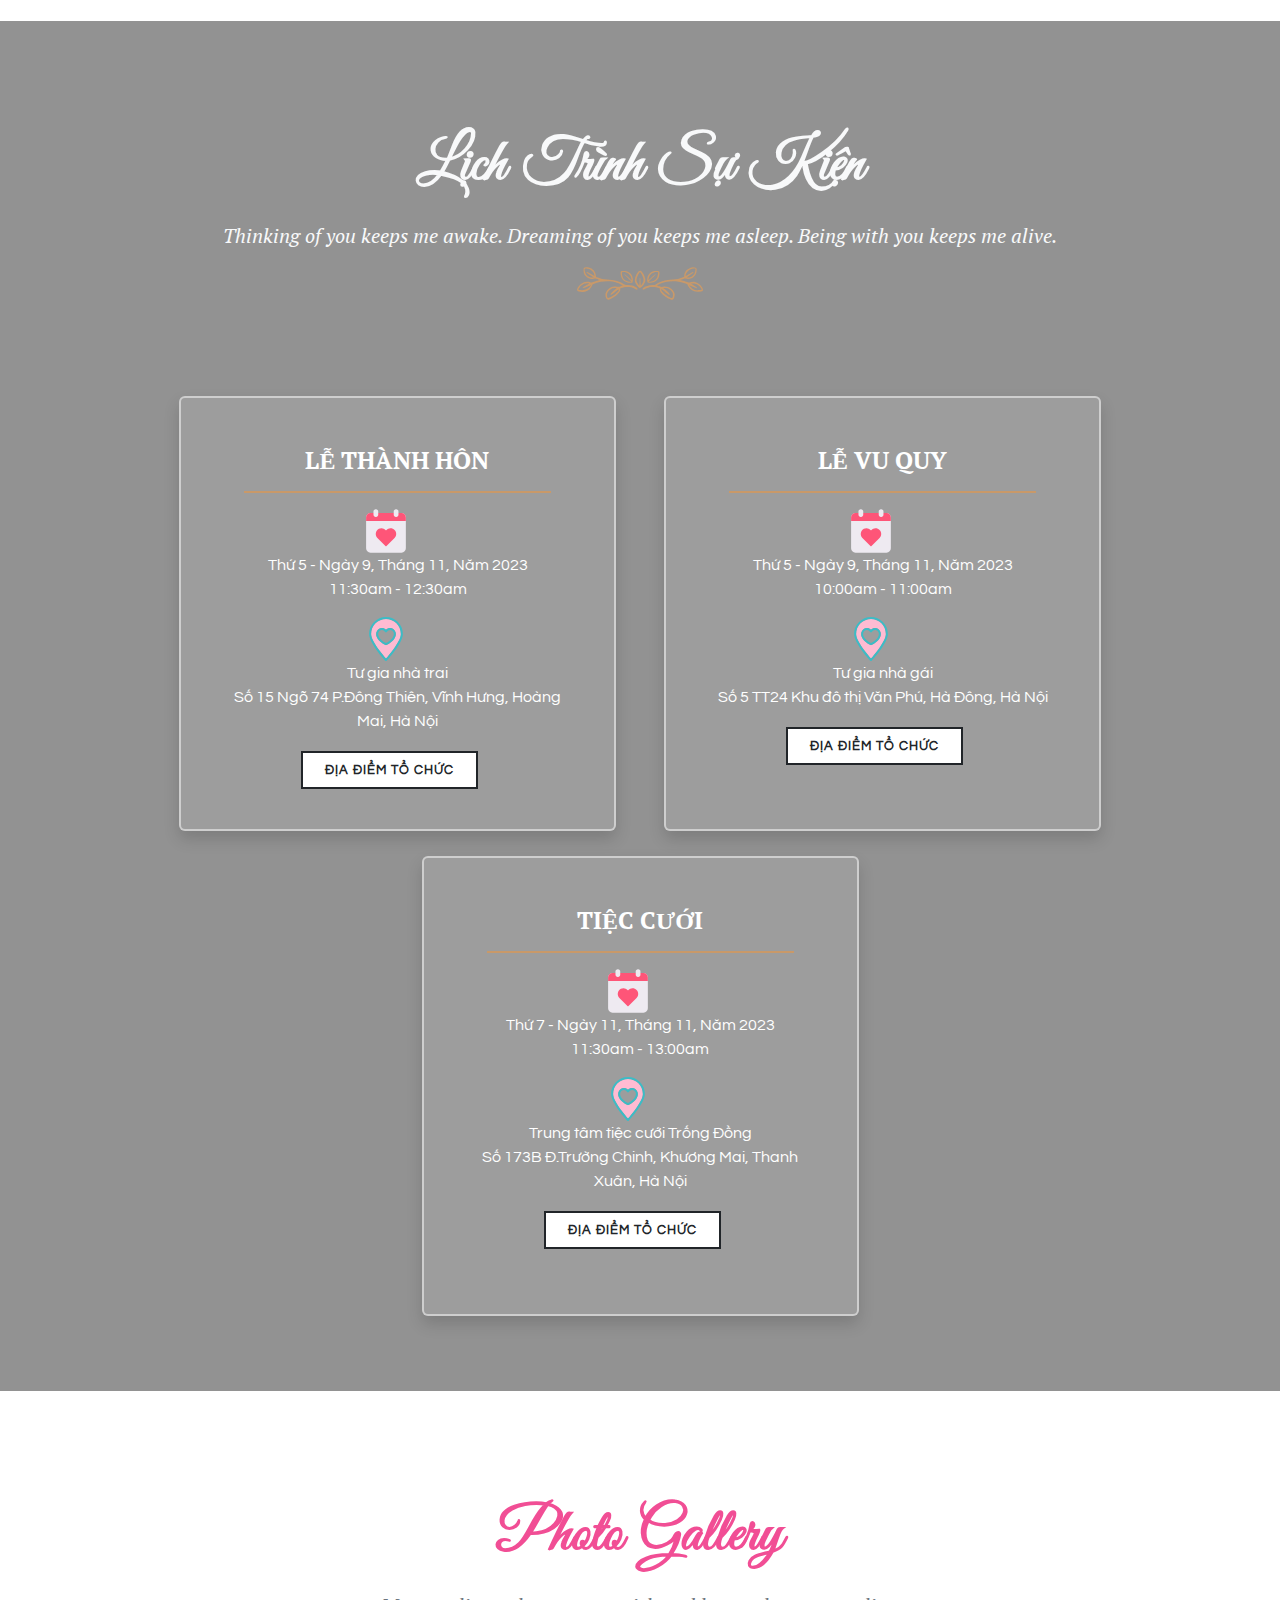
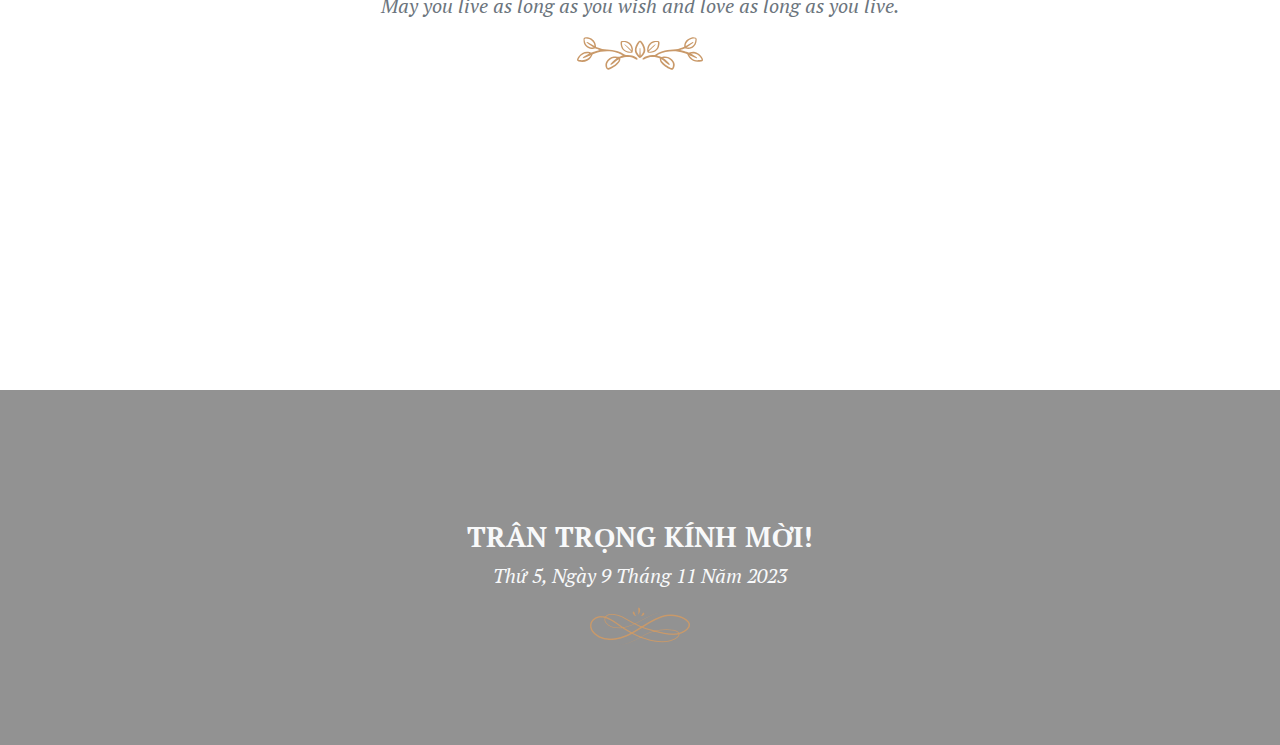
==== commit c299356e: "Add files via upload" ====
--- a/index.html
+++ b/index.html
@@ -1,587 +1,370 @@
-<!DOCTYPE html>
-<html lang="en" class="h-100 w-100">
-
-<head>
-    <meta http-equiv="Content-Type" content="text/html; charset=UTF-8">
-    <title>Đức - Ánh Wedding Invitation</title>
-
-    <meta name="viewport" content="width=device-width, initial-scale=1">
-    <meta name="description" content="">
-    <meta name="keywords" content="">
-
-    <link href="css/style.min.css" rel="stylesheet">
-    <link href="css/custom.min.css" rel="stylesheet">
-
-    <link rel="icon" href="img/red-heart-icon.svg" sizes="32x32" type="image/png">
-    <link rel="icon" href="img/heart-32.ico">
-
-    <script src="https://cdnjs.cloudflare.com/ajax/libs/script.js/2.0.2/script.min.js"></script>
-    <script src="https://cdnjs.cloudflare.com/ajax/libs/jquery/3.7.1/jquery.min.js"></script>
-    <!-- Owl Carousel CSS -->
-    <link rel="stylesheet" href="https://cdnjs.cloudflare.com/ajax/libs/OwlCarousel2/2.3.4/assets/owl.carousel.min.css">
-    <link rel="stylesheet"
-        href="https://cdnjs.cloudflare.com/ajax/libs/OwlCarousel2/2.3.4/assets/owl.theme.default.min.css">
-
-    <!-- Owl Carousel JavaScript -->
-    <script src="https://cdnjs.cloudflare.com/ajax/libs/OwlCarousel2/2.3.4/owl.carousel.min.js"></script>
-    <script src="https://cdnjs.cloudflare.com/ajax/libs/howler/2.2.4/howler.min.js"></script>
-</head>
-
-<body id="page-top" class="h-100 w-100">
-
-    <div class="preloader bg-white h-100 position-fixed w-100 d-none">
-        <svg width="100px" height="100px" viewBox="0 0 100 100" y="0px" x="0px"
-            class="position-absolute start-50 top-50 translate-middle">
-            <g>
-                <path class="path-heart"
-                    d="M89.49,37.8c0,25.54-39.59,46.24-39.59,46.24S10.31,63.34,10.31,37.8c0-29.59,39.59-28.67,39.59,0C49.9,10.06,89.49,8.21,89.49,37.8 z"
-                    stroke-miterlimit="10" stroke-linejoin="round" stroke-linecap="round" stroke-width="3.5"
-                    stroke="#000000" fill="#e8ede6"></path>
-                <path class="path-heart-sm"
-                    d="M89.63,70.9c-3.57,10.15-22.21,12.84-22.21,12.84s-12.84-13.77-9.26-23.92c4.14-11.76,19.75-5.86,15.74,5.54 C77.78,54.33,93.78,59.13,89.63,70.9z"
-                    stroke-miterlimit="10" stroke-linejoin="round" stroke-linecap="round" stroke-width="3.5"
-                    stroke="#000000" fill="#6d8a91"></path>
-            </g>
-        </svg>
-    </div>
-
-
-    <header class="fixed-top">
-        <nav class="navbar navbar-expand-lg p-0">
-            <div class="container">
-
-                <div class="navbar-brand align-items-center d-flex d-lg-none me-0">
-                    <img width="200" height="67" src="img/navbar-brand.png" alt="Logo">
-                </div>
-
-                <button class="navbar-toggler bg-secondary collapsed" type="button" data-bs-toggle="collapse"
-                    data-bs-target="#navbar" aria-controls="navbar" aria-expanded="false"
-                    aria-label="Toggle navigation">
-                    <span class="navbar-toggler-icon"></span>
-                </button>
-
-                <div id="navbar" class="collapse navbar-collapse justify-content-lg-center">
-                    <ul class="navbar-nav pt-3 pt-lg-0">
-                        <li class="nav-item me-3">
-                            <a class="nav-link page-scroll" href="#the-couple">The Couple</a>
-                        </li>
-                        <li class="nav-item me">
-                            <a class="nav-link page-scroll" href="#the-wedding-event">Events</a>
-                        </li>
-                    </ul>
-
-                    <div class="navbar-brand d-none d-lg-block mx-3 mx-xl-5 text-center">
-                        <img width="200" height="67" src="img/navbar-brand.png" alt="Logo">
-                    </div>
-                    <ul class="navbar-nav">
-                        <li class="nav-item me-3">
-                            <a class="nav-link page-scroll" href="#love-story">Love Story</a>
-                        </li>
-                        <li class="nav-item ">
-                            <a class="nav-link page-scroll" href="#photos">Photos</a>
-                        </li>
-                    </ul>
-                </div>
-
-            </div>
-
-        </nav>
-    </header>
-
-
-    <span class="spacer d-block w-100"></span>
-
-    <section id="hero" class="bg-img-cover bg-overlay position-relative">
-        <div class="container">
-            <div class="row g-0 justify-content-center justify-content-lg-start">
-                <div class="col-md-9 col-lg-6 col-xl-5 bg-white px-4 py-5 position-relative rounded shadow">
-                    <h5 class="font-alt fw-bold lh-1 mb-3 text-center">We are getting married</h5>
-                    <h6 class="font-alt fw-bold lh-1 mb-3 text-center">20/10/2023</h6>
-                    <span class="section-divider divider-secondary"></span>
-                    <div class="img-clip-path clip-hero position-relative">
-                        <img src="img/the-couple-hero.jpg" alt="" class="img-fluid">
-                    </div>
-
-                    <div class="align-items-center d-flex justify-content-center mb-2">
-                        <h2 class="font-alt fw-bold m-0">Anh Đức</h2>
-                        <span class="icon-svg icon-svg-lg mx-2"><img src="img/icon-wedding-ampersand.svg" alt=""></span>
-                        <h2 class="font-alt fw-bold m-0">Minh Ánh</h2>
-                    </div>
-
-                    <p class="fs-5 text-center text-muted">Sự hiện diện của quý vị và các bạn là niềm vinh dự của chúng
-                        tôi
-                    </p>
-
-                    <img width="100" src="img/ornament-divider.png" alt="" class="d-block mx-auto">
-                    <span class="ornament-corner ornament-primary ornament-top"></span>
-                    <span class="ornament-corner ornament-primary"></span>
-                </div>
-
-            </div>
-
-        </div>
-
-    </section>
-
-
-    <section id="the-couple">
-        <div class="container">
-            <div class="row mb-5 pb-lg-5">
-                <div class="col-12 text-center">
-                    <h2 class="font-alt fs-3 fw-bold text-uppercase">Sweetie Couple</h2>
-                    <p class="font-alt fs-5 fst-italic text-muted">Loved you yesterday, love you still, always have,
-                        always will.
-                    </p>
-                    <span class="section-divider divider-primary"></span>
-                </div>
-
-            </div>
-
-            <div class="row justify-content-center">
-
-                <div class="col-lg-6 mb-5 mb-lg-0">
-                    <div class="row align-items-center">
-                        <div class="col-md-6">
-                            <div class="bg-white border mb-3 mb-md-0 p-2 position-relative">
-                                <img class="img-fluid" src="img/bridge.jpg" alt="">
-                                <span
-                                    class="bg-secondary bottom-0 end-0 font-alt fst-italic m-3 position-absolute px-3 py-2 rounded text-white">Cô
-                                    dâu</span>
-                            </div>
-
-                        </div>
-
-                        <div class="col-md-6 text-center text-md-start">
-                            <h5 class="font-alt fw-bold text-uppercase">Nguyễn Minh Ánh</h5>
-                            <p class="font-alt fst-italic text-muted">Meow Meow</p>
-                            <hr class="border-secondary mx-auto mx-md-0 sep-line">
-                            <p class="m-0">
-                                Chiều thu Hà Nội, em rạng rỡ<br>
-                                Lỡ một ánh mắt, chạm vào anh<br>
-                                Xuân xanh tuổi trẻ, không hối hận<br>
-                                Phận gửi duyên trao, trọn chữ tình
-                            </p>
-                        </div>
-
-                    </div>
-
-                </div>
-
-
-                <div class="col-lg-6">
-                    <div class="row align-items-center">
-                        <div class="col-md-6">
-                            <div class="bg-white border mb-3 mb-md-0 p-2 position-relative">
-                                <img class="img-fluid" src="img/groom.jpg" alt="">
-                                <span
-                                    class="bg-secondary bottom-0 end-0 font-alt fst-italic m-3 position-absolute px-3 py-2 rounded text-white">Chú
-                                    rể</span>
-                            </div>
-
-                        </div>
-
-                        <div class="col-md-6 text-center text-md-start">
-                            <h5 class="font-alt fw-bold text-uppercase">Nguyễn Anh Đức</h5>
-                            <p class="font-alt fst-italic text-muted">Hổ Béo</p>
-                            <hr class="border-secondary mx-auto mx-md-0 sep-line">
-                            <p class="m-0">
-                                Va một ánh mắt, lỡ một đời<br>
-                                Thời thanh xuân ấy, mình bên nhau<br>
-                                Rồi chuyện mai sau, không cần tỏ<br>
-                                Điều anh cần ngỏ, là yêu nàng<br>
-                            </p>
-                        </div>
-
-                    </div>
-
-                </div>
-
-            </div>
-
-        </div>
-
-    </section>
-
-
-    <section id="the-wedding-event" class="bg-img-cover bg-overlay position-relative">
-        <div class="container position-relative">
-            <div class="row mb-5 pb-lg-5">
-                <div class="col-12 text-center">
-                    <h2 class="font-alt fs-3 fw-bold text-uppercase text-light">Lịch Trình Sự Kiện</h2>
-                    <p class="font-alt fs-5 fst-italic text-light">Thinking of you keeps me awake. Dreaming of you keeps
-                        me asleep. Being with you keeps me alive.</p>
-                    <span class="section-divider divider-secondary"></span>
-                </div>
-
-            </div>
-
-            <div class="row gx-lg-5 justify-content-center">
-                <div class="col-md-9 col-lg-6 col-xl-5 mb-5 mb-lg-0">
-                    <div class="bg-white h-100 p-5 rounded shadow">
-                        <h3 class="font-alt fs-4 fw-bold text-uppercase">Lễ Thành Hôn</h3>
-                        <hr class="border-secondary sep-line">
-                        <div class="align-items-center d-flex mb-3">
-                            <span class="icon-svg me-4"><img src="img/icon-wedding-calendar.svg" alt=""></span>
-                            <span>
-                                Thứ 6 - Ngày 20, Tháng 10, Năm 2023<br>
-                                06:15am - 06:45am
-                            </span>
-                        </div>
-
-                        <div class="align-items-center d-flex mb-4">
-                            <span class="icon-svg me-4"><img src="img/icon-wedding-arch.svg" alt=""></span>
-                            <span>Tư gia nhà trai<br>
-                                Số 7, Phố Ngô Gia Khảm, Phường Suối Hoa, Thành phố Bắc Ninh
-                                <br>
-                            </span>
-                        </div>
-
-                        <div class="d-flex">
-                            <a class="btn fs-9 ls-1 me-3" href="https://maps.app.goo.gl/p2cHSktZk9XCJwwt8"
-                                target="_blank">Địa điểm tổ
-                                chức</a>
-                        </div>
-                        <hr class="border-secondary sep-line">
-                        <p class="mb-4">Trân trọng kính mời quý vị đến tham dự bữa cơm thân mật chung vui với gia đình
-                            chúng tôi tại tư gia nhà trai.
-                        </p>
-                        <div class="align-items-center d-flex mb-3">
-                            <span class="icon-svg me-4"><img src="img/icon-wedding-calendar.svg" alt=""></span>
-                            <span>
-                                Thứ 5 - Ngày 19, Tháng 10, Năm 2023<br>
-                                04:00pm - 07:00pm
-                            </span>
-                        </div>
-
-                        <div class="align-items-center d-flex mb-4">
-                            <span class="icon-svg me-4"><img src="img/icon-wedding-arch.svg" alt=""></span>
-                            <span>Tư gia nhà trai<br>
-                                Số 7, Phố Ngô Gia Khảm, Phường Suối Hoa, Thành phố Bắc Ninh
-                            </span>
-                        </div>
-                        <div class="d-flex">
-                            <a class="btn fs-9 ls-1 me-3" href="https://maps.app.goo.gl/p2cHSktZk9XCJwwt8"
-                                target="_blank">Địa điểm tổ
-                                chức</a>
-                        </div>
-
-                    </div>
-
-                </div>
-
-                <div class="col-md-9 col-lg-6 col-xl-5">
-                    <div class="bg-white h-100 p-5 rounded shadow">
-                        <h3 class="font-alt fs-4 fw-bold text-uppercase">Lễ Vu Quy</h3>
-
-                        <hr class="border-secondary sep-line">
-                        <div class="align-items-center d-flex mb-3">
-                            <span class="icon-svg me-4"><img src="img/icon-wedding-calendar.svg" alt=""></span>
-                            <span>
-                                Thứ 6 - Ngày 20, Tháng 10, Năm 2023<br>
-                                08:15am - 9:45am
-                            </span>
-                        </div>
-
-                        <div class="align-items-center d-flex mb-4">
-                            <span class="icon-svg me-4"><img src="img/icon-wedding-arch.svg" alt=""></span>
-                            <span>Tư gia nhà gái<br>
-                                Số 16, Ngách 16/27 Hoàng Cầu, Ô Chợ Dừa, Đống Đa, TP Hà Nội
-                            </span>
-                        </div>
-
-                        <div class="d-flex">
-                            <a class="btn fs-9 ls-1 me-3" href="https://maps.app.goo.gl/9T2n4jSHgBuYMNr8A">Địa điểm tổ
-                                chức</a>
-                        </div>
-                        <hr class="border-secondary sep-line">
-                        <p class="mb-4">Trân trọng kính mời quý vị đến tham dự bữa cơm thân mật chung vui với gia đình
-                            chúng tôi tại trung tâm tiệc cưới Xanh Palace.</p>
-                        <div class="align-items-center d-flex mb-3">
-                            <span class="icon-svg me-4"><img src="img/icon-wedding-calendar.svg" alt=""></span>
-                            <span>
-                                Thứ 4 - Ngày 18, Tháng 10, Năm 2023<br>
-                                10:30am - 11:00am
-                            </span>
-                        </div>
-
-                        <div class="align-items-center d-flex mb-4">
-                            <span class="icon-svg me-4"><img src="img/icon-wedding-arch.svg" alt=""></span>
-                            <span>Trung tâm tiệc cưới Xanh Palace<br>
-                                Số 135 Phố Hào Nam, Phường Ô Chợ Dừa, Quận Đống Đa, TP Hà Nội
-                            </span>
-                        </div>
-                        <div class="d-flex">
-                            <a class="btn fs-9 ls-1 me-3" href="https://maps.app.goo.gl/Kco4sakKa9bKKsueA">Địa điểm tổ
-                                chức</a>
-                        </div>
-                    </div>
-
-                </div>
-
-            </div>
-
-        </div>
-
-    </section>
-
-
-    <section id="love-story">
-        <div class="container">
-            <div class="row mb-5 pb-lg-5">
-                <div class="col-12 text-center">
-                    <h2 class="font-alt fs-3 fw-bold text-uppercase">Our Love Story</h2>
-                    <p class="font-alt fs-5 fst-italic text-muted">Choose the right person, your smile will never go out
-                    </p>
-                    <span class="section-divider divider-primary"></span>
-                </div>
-
-            </div>
-
-            <div class="row">
-                <div id="carousel-love-story" class="carousel mb-4" tabindex="0">
-                    <div id="carousel" class="owl-carousel">
-                        <div class="row">
-                            <div class="col-md-12 col-lg-5 mb-5 mb-lg-0">
-                                <div class="img-clip-path clip-love-story position-relative">
-                                    <img src="img/love-story-1.jpg" alt="" class="img-fluid">
-                                </div>
-
-                            </div>
-
-                            <div class="col-lg-6 text-center text-lg-start  margin10">
-                                <h4 class="font-alt">Lần gặp gỡ đầu tiên</h4>
-                                <hr class="border-secondary mx-auto mx-lg-0 sep-line">
-                                <p>Trong lần gặp gỡ đầu tiên, chúng tôi bất chợt trôi vào nhau giữa đám đông.</p>
-                                <p class="m-0">Ánh mắt của cô ấy đã chói loáng như mặt trời đang mọc, và tôi không thể
-                                    không
-                                    bị quyến rũ bởi vẻ đẹp tự nhiên của cô ấy. Dù chỉ thoáng qua nhưng cuộc gặp gỡ đã
-                                    tạo nên một thế giới riêng tư, nơi chỉ có chúng tôi hai và những cuộc trò chuyện vô
-                                    tận. Cảm giác đó không ngắn ngủi, mà thay vào đó, nó đã khắc sâu vào trí tưởng tượng
-                                    của tôi và đặt nền móng cho một chương mới trong cuộc đời của chúng tôi.</p>
-                            </div>
-
-                        </div>
-                        <div class="row">
-                            <div class="col-md-12 col-lg-5 mb-5 mb-lg-0">
-                                <div class="img-clip-path clip-love-story position-relative">
-                                    <img src="img/love-story-2.jpg" alt="" class="img-fluid">
-                                </div>
-
-                            </div>
-
-                            <div class="col-lg-6 text-center text-lg-start margin10">
-                                <h4 class="font-alt">Lần hẹn hò đầu tiên</h4>
-                                <hr class="border-secondary mx-auto mx-lg-0 sep-line">
-                                <p>Có khá nhiều khúc mắc để chúng tôi có thể bắt đầu mối quan hệ.</p>
-                                <p class="m-0">Để rồi chúng tôi nhận ra những khúc mắc ấy chỉ là gia vị và tự hỏi sao
-                                    chúng ta không gạt bỏ những thứ đó một cách sớm hơn để khoảng thời gian bên nhau sẽ
-                                    dài càng thêm dài.</p>
-                            </div>
-
-                        </div>
-                        <div class="row">
-                            <div class="col-md-12 col-lg-5 mb-5 mb-lg-0">
-                                <div class="img-clip-path clip-love-story position-relative">
-                                    <img src="img/love-story-3.jpg" alt="" class="img-fluid">
-                                </div>
-
-                            </div>
-
-                            <div class="col-lg-6 text-center text-lg-start margin10">
-                                <h4 class="font-alt">Chuyến đi đầu tiên</h4>
-                                <hr class="border-secondary mx-auto mx-lg-0 sep-line">
-                                <p>Một chuyến đi ngắn nhưng cũng đầy đủ các trải nghiệm.</p>
-                                <p class="m-0">Chúng tôi tận hưởng chuyến đi 2 ngày 1 đêm cùng nhau với những cung đường
-                                    Hải Phòng đẹp đẽ, những món ăn tuyệt vời cùng cất lời hát những bài ca.
-                                </p>
-                            </div>
-
-                        </div>
-                        <div class="row">
-                            <div class="col-md-12 col-lg-5 mb-5 mb-lg-0">
-                                <div class="img-clip-path clip-love-story position-relative">
-                                    <img src="img/love-story-4.jpg" alt="" class="img-fluid">
-                                </div>
-
-                            </div>
-
-                            <div class="col-lg-6 text-center text-lg-start margin10">
-                                <h4 class="font-alt">Quyết định tiến tới hôn nhân</h4>
-                                <hr class="border-secondary mx-auto mx-lg-0 sep-line">
-                                <p>Không phải quá dài nhưng đủ để thấy ta là của nhau</p>
-                                <p class="m-0">Chúng tôi hiểu rằng hôn nhân là một cuộc hành trình đầy thách thức, là
-                                    nơi chúng tôi sẽ cùng nhau xây dựng và phát triển. Mỗi khía cạnh không hoàn hảo của
-                                    chúng tôi đã tạo nên những khoảnh khắc đáng quý và những kỷ niệm đáng nhớ. Chúng tôi
-                                    biết rằng trong những điều không hoàn hảo đó, chúng tôi tìm thấy sự hoàn hảo của
-                                    tình yêu và sự hiểu biết, và chúng tôi sẵn sàng dắt tay nhau trên cung đường đầy ý
-                                    nghĩa này.
-                                </p>
-                            </div>
-
-                        </div>
-                    </div>
-                </div>
-            </div>
-
-        </div>
-
-    </section>
-
-
-    <section id="proposed" class="bg-img-cover bg-overlay position-relative">
-        <div class="container position-relative">
-            <div class="row mb-5 pb-lg-5">
-                <div class="col-12 text-center">
-                    <h2 class="font-alt fs-3 fw-bold text-uppercase text-light">THE PROPOSED</h2>
-                    <p class="font-alt fs-5 fst-italic text-light">Yes! Yes of course! Yes!</p>
-                </div>
-            </div>
-        </div>
-    </section>
-
-
-    <section id="photos">
-        <div class="container position-relative">
-            <div class="row mb-5 pb-lg-5">
-                <div class="col-12 text-center">
-                    <h2 class="font-alt fs-3 fw-bold text-uppercase">Photo Gallery</h2>
-                    <p class="font-alt fs-5 fst-italic text-muted">May you live as long as you wish and love as long as
-                        you live.</p>
-                    <span class="section-divider divider-secondary"></span>
-                </div>
-            </div>
-            <div class="slide-video">
-                <iframe class="slide" src="https://www.youtube.com/embed/Ol0VFhhGbB4?autoplay=1" frameborder="0"
-                    allowfullscreen></iframe>
-            </div>
-            <div class="row">
-                <div class="col-12">
-                    <div class="gallery-wrapper">
-                        <div class="gallery-grid row">
-                            <div class="item col-md-6 col-xl-3 col-lg-4 col-sm-12 ">
-                                <figure>
-                                    <div class="gallery-img">
-                                        <a href="img/gallery-1.jpg" data-gall="photos" class="vbox-item">
-                                            <img src="img/gallery-1.jpg" alt="">
-                                        </a>
-                                    </div>
-
-                                </figure>
-                            </div>
-
-                            <div class="item col-md-6 col-xl-3 col-lg-4 col-sm-12">
-                                <figure>
-                                    <div class="gallery-img">
-                                        <a href="img/gallery-2.jpg" data-gall="photos" class="vbox-item">
-                                            <img src="img/gallery-2.jpg" alt="">
-                                        </a>
-                                    </div>
-
-                                </figure>
-                            </div>
-
-                            <div class="item col-md-6 col-xl-3 col-lg-4 col-sm-12">
-                                <figure>
-                                    <div class="gallery-img">
-                                        <a href="img/gallery-3.jpg" data-gall="photos" class="vbox-item">
-                                            <img src="img/gallery-3.jpg" alt="">
-                                        </a>
-                                    </div>
-
-                                </figure>
-                            </div>
-
-                            <div class="item col-md-6 col-xl-3 col-lg-4 col-sm-12">
-                                <figure>
-                                    <div class="gallery-img">
-                                        <a href="img/gallery-4.jpg" data-gall="photos" class="vbox-item">
-                                            <img src="img/gallery-4.jpg" alt="">
-                                        </a>
-                                    </div>
-
-                                </figure>
-                            </div>
-
-                            <div class="item col-md-6 col-xl-3 col-lg-4 col-sm-12">
-                                <figure>
-                                    <div class="gallery-img">
-                                        <a href="img/gallery-5.jpg" data-gall="photos" class="vbox-item">
-                                            <img src="img/gallery-5.jpg" alt="">
-                                        </a>
-                                    </div>
-
-                                </figure>
-                            </div>
-
-                            <div class="item col-md-6 col-xl-3 col-lg-4 col-sm-12" s>
-                                <figure>
-                                    <div class="gallery-img">
-                                        <a href="img/gallery-6.jpg" data-gall="photos" class="vbox-item">
-                                            <img src="img/gallery-6.jpg" alt="">
-                                        </a>
-                                    </div>
-
-                                </figure>
-                            </div>
-
-                            <div class="item col-md-6 col-xl-3 col-lg-4 col-sm-12">
-                                <figure>
-                                    <div class="gallery-img">
-                                        <a href="img/gallery-7.jpg" data-gall="photos" class="vbox-item">
-                                            <img src="img/gallery-7.jpg" alt="">
-                                        </a>
-                                    </div>
-
-                                </figure>
-                            </div>
-
-                            <div class="item col-md-6 col-xl-3 col-lg-4 col-sm-12">
-                                <figure>
-                                    <div class="gallery-img">
-                                        <a href="img/gallery-8.jpg" data-gall="photos" class="vbox-item">
-                                            <img src="img/gallery-8.jpg" alt="">
-                                        </a>
-                                    </div>
-
-                                </figure>
-                            </div>
-
-                        </div>
-                    </div>
-                </div>
-            </div>
-        </div>
-    </section>
-
-
-    <footer class="bg-img-cover bg-overlay position-relative mt-5" id="footer">
-        <div class="container position-relative">
-            <div class="row">
-                <div class="col-12 text-center" style="padding-top: 30px;">
-                    <h2 class="font-alt fs-3 fw-bold text-uppercase text-light">Trân trọng kính mời!</h2>
-                    <p class="font-alt fs-5 fst-italic text-light">Thứ 6, Ngày 20 Tháng 10 Năm 2023</p>
-                    <img width="100" src="img/ornament-divider.png" alt="" class="d-block mx-auto">
-                </div>
-
-            </div>
-
-        </div>
-
-
-        <span class="ornament-corner ornament-lg ornament-light"></span>
-    </footer>
-
-</body>
-
-<script>
-    $(document).ready(function () {
-        $(".owl-carousel").owlCarousel({
-            items: 1, // Number of items to display
-            loop: true, // Enable loop
-            autoplay: false, // Auto-play the carousel
-            autoplayTimeout: 3000, // Auto-play interval in milliseconds
-        });
-    });
-</script>
-
-</html>
+<!DOCTYPE html>
+<html lang="en" class="h-100 w-100">
+
+<head>
+    <meta http-equiv="Content-Type" content="text/html; charset=UTF-8">
+    <title>Quang - Minh Wedding Invitation</title>
+
+    <meta name="viewport" content="width=device-width, initial-scale=1">
+    <meta name="description" content="">
+    <meta name="keywords" content="">
+
+    <link href="css/style.min.css" rel="stylesheet">
+    <link href="css/custom.min.css" rel="stylesheet">
+
+    <link rel="icon" href="img/red-heart-icon.svg" sizes="32x32" type="image/png">
+    <link rel="icon" href="img/heart-32.ico">
+
+    <script src="https://cdnjs.cloudflare.com/ajax/libs/script.js/2.0.2/script.min.js"></script>
+    <script src="https://cdnjs.cloudflare.com/ajax/libs/jquery/3.7.1/jquery.min.js"></script>
+    <!-- Owl Carousel CSS -->
+    <link rel="stylesheet" href="https://cdnjs.cloudflare.com/ajax/libs/OwlCarousel2/2.3.4/assets/owl.carousel.min.css">
+    <link rel="stylesheet" href="https://cdnjs.cloudflare.com/ajax/libs/OwlCarousel2/2.3.4/assets/owl.theme.default.min.css">
+
+    <!-- Owl Carousel JavaScript -->
+    <script src="https://cdnjs.cloudflare.com/ajax/libs/OwlCarousel2/2.3.4/owl.carousel.min.js"></script>
+    <script src="https://cdnjs.cloudflare.com/ajax/libs/howler/2.2.4/howler.min.js"></script>
+    <link rel="stylesheet" href="https://cdnjs.cloudflare.com/ajax/libs/font-awesome/6.4.2/css/all.min.css" integrity="sha512-z3gLpd7yknf1YoNbCzqRKc4qyor8gaKU1qmn+CShxbuBusANI9QpRohGBreCFkKxLhei6S9CQXFEbbKuqLg0DA==" crossorigin="anonymous" referrerpolicy="no-referrer"
+    />
+</head>
+
+<body id="page-top" class="h-100 w-100">
+
+    <div class="preloader bg-white h-100 position-fixed w-100 d-none">
+        <svg width="100px" height="100px" viewBox="0 0 100 100" y="0px" x="0px" class="position-absolute start-50 top-50 translate-middle">
+            <g>
+                <path class="path-heart"
+                    d="M89.49,37.8c0,25.54-39.59,46.24-39.59,46.24S10.31,63.34,10.31,37.8c0-29.59,39.59-28.67,39.59,0C49.9,10.06,89.49,8.21,89.49,37.8 z"
+                    stroke-miterlimit="10" stroke-linejoin="round" stroke-linecap="round" stroke-width="3.5"
+                    stroke="#000000" fill="#e8ede6"></path>
+                <path class="path-heart-sm"
+                    d="M89.63,70.9c-3.57,10.15-22.21,12.84-22.21,12.84s-12.84-13.77-9.26-23.92c4.14-11.76,19.75-5.86,15.74,5.54 C77.78,54.33,93.78,59.13,89.63,70.9z"
+                    stroke-miterlimit="10" stroke-linejoin="round" stroke-linecap="round" stroke-width="3.5"
+                    stroke="#000000" fill="#6d8a91"></path>
+            </g>
+        </svg>
+    </div>
+
+
+    <header class="fixed-top">
+        <nav class="navbar navbar-expand-lg p-0">
+            <div class="container">
+
+                <div class="navbar-brand align-items-center d-flex d-lg-none me-0">
+                    <img width="200" height="67" src="img/navbar-brand.png" alt="Logo">
+                </div>
+
+                <button class="navbar-toggler bg-secondary collapsed" type="button" data-bs-toggle="collapse" data-bs-target="#navbar" aria-controls="navbar" aria-expanded="false" aria-label="Toggle navigation">
+                    <span class="navbar-toggler-icon"></span>
+                </button>
+
+                <div class="navbar-brand d-none d-lg-block mx-3 mx-xl-5 text-center">
+                    <img width="200" height="67" src="img/navbar-brand.png" alt="Logo">
+                </div>
+
+                <div id="navbar" class="collapse navbar-collapse justify-content-lg-end">
+                    <ul class="navbar-nav pt-3 pt-lg-0">
+                        <li class="nav-item me-3">
+                            <a class="nav-link page-scroll" href="#the-couple">The Couple</a>
+                        </li>
+                        <li class="nav-item me">
+                            <a class="nav-link page-scroll" href="#the-wedding-event">Events</a>
+                        </li>
+                        <li class="nav-item ">
+                            <a class="nav-link page-scroll" href="#photos">Photos</a>
+                        </li>
+                    </ul>
+                </div>
+
+            </div>
+
+        </nav>
+    </header>
+
+
+    <span class="spacer d-block w-100"></span>
+
+    <section id="hero" class="bg-img-cover bg-overlay position-relative">
+        <div id="desc">
+            <h1>Nguyễn Vũ Quang & Hữu Hồng Minh</h1>
+            <h2>11/11/2023</h2>
+        </div>
+    </section>
+
+
+    <section id="the-couple">
+        <div class="container">
+            <div class="row mb-5 pb-lg-5">
+                <div class="col-12 text-center">
+                    <h2 class="fw-bold title-pink">Hello!</h2>
+                    <p class="font-alt fs-5 fst-italic text-muted">Ngày 11 tháng 11 năm 2023 ~ Hà Nội, Việt Nam</p>
+                    <p class="font-alt fs-5 fst-italic text-muted">We invited you to celebrate our wedding</p>
+                    <span class="section-divider divider-primary"></span>
+                </div>
+
+            </div>
+
+            <div class="row justify-content-center">
+                <div class="couple-wrap animate-box">
+                    <div class="couple-half">
+                        <div class="groom">
+                            <img src="img/groom.jpg" alt="groom" class="img-responsive">
+                        </div>
+                        <div class="desc-groom">
+                            <h3>Nguyễn Vũ Quang</h3>
+                            <p>Nồng nàn anh trao một ánh mắt<br> Bắt gặp trong đó bóng hình em<br> Như giấc mộng chỉ trong khoảng khắc <br> Thắc mắc tiên nữ nơi phương nào
+                            </p>
+                        </div>
+                    </div>
+                    <p class="heart text-center"><i class="fa fa-heart"></i></p>
+                    <div class="couple-half">
+                        <div class="bride">
+                            <img src="img/bride.jpg" alt="groom" class="img-responsive">
+                        </div>
+                        <div class="desc-bride">
+                            <h3>Hữu Hồng Minh</h3>
+                            <p>....</p>
+                        </div>
+                    </div>
+                </div>
+            </div>
+
+        </div>
+
+    </section>
+
+    <section id="the-wedding-event" class="bg-img-cover bg-overlay position-relative">
+        <div class="container position-relative">
+            <div class="row mb-5 pb-lg-5">
+                <div class="col-12 text-center">
+                    <h2 class="fw-bold text-light title-white">Lịch Trình Sự Kiện</h2>
+                    <p class="font-alt fs-5 fst-italic text-light">Thinking of you keeps me awake. Dreaming of you keeps me asleep. Being with you keeps me alive.</p>
+                    <span class="section-divider divider-secondary"></span>
+                </div>
+
+            </div>
+
+            <div class="row gx-lg-5 justify-content-center">
+                <div class="col-md-9 col-lg-6 col-xl-5 mb-5 mb-lg-0">
+                    <div class="bg-event h-100 p-5 rounded shadow">
+                        <h3 class="font-alt fs-4 fw-bold text-uppercase">Lễ Thành Hôn</h3>
+                        <hr class="border-secondary sep-line">
+                        <div class="align-items-center mb-3">
+                            <span class="icon-svg me-4"><img src="img/icon-wedding-calendar.svg" alt=""></span>
+                            <span>
+                                Thứ 5 - Ngày 9, Tháng 11, Năm 2023<br>
+                                11:30am - 12:30am
+                            </span>
+                        </div>
+
+                        <div class="align-items-cente mb-4">
+                            <span class="icon-svg me-4"><img src="img/icon-wedding-arch.svg" alt=""></span>
+                            <span>Tư gia nhà trai<br>
+                                Số 15 Ngõ 74 P.Đông Thiên, Vĩnh Hưng, Hoàng Mai, Hà Nội
+                                <br>
+                            </span>
+                        </div>
+
+                        <div>
+                            <a class="btn fs-9 ls-1 me-3" href="https://maps.app.goo.gl/zR9Xw4CFMpQFnAFV8" target="_blank">Địa điểm tổ
+                                chức</a>
+                        </div>
+                    </div>
+
+                </div>
+
+                <div class="col-md-9 col-lg-6 col-xl-5 mb-5 mb-lg-0">
+                    <div class="bg-event h-100 p-5 rounded shadow">
+                        <h3 class="font-alt fs-4 fw-bold text-uppercase">Lễ Vu Quy</h3>
+                        <hr class="border-secondary sep-line">
+                        <div class="align-items-center mb-3">
+                            <span class="icon-svg me-4"><img src="img/icon-wedding-calendar.svg" alt=""></span>
+                            <span>
+                                Thứ 5 - Ngày 9, Tháng 11, Năm 2023<br>
+                                10:00am - 11:00am
+                            </span>
+                        </div>
+
+                        <div class="align-items-center mb-4">
+                            <span class="icon-svg me-4"><img src="img/icon-wedding-arch.svg" alt=""></span>
+                            <span>Tư gia nhà gái<br>
+                                Số 5 TT24 Khu đô thị Văn Phú, Hà Đông, Hà Nội
+                            </span>
+                        </div>
+
+                        <div>
+                            <a class="btn fs-9 ls-1 me-3" href="https://maps.app.goo.gl/rMJPjQe97Ty4qrpB7">Địa điểm tổ
+                                chức</a>
+                        </div>
+                    </div>
+
+                </div>
+
+                <div class="col-md-9 col-lg-6 col-xl-5">
+                    <div class="bg-event h-100 p-5 rounded shadow wedding-party">
+                        <h3 class="font-alt fs-4 fw-bold text-uppercase">Tiệc cưới</h3>
+                        <hr class="border-secondary sep-line">
+                        <div class="align-items-center mb-3">
+                            <span class="icon-svg me-4"><img src="img/icon-wedding-calendar.svg" alt=""></span>
+                            <span>
+                                Thứ 7 - Ngày 11, Tháng 11, Năm 2023<br>
+                                11:30am - 13:00am
+                            </span>
+                        </div>
+
+                        <div class="align-items-center mb-4">
+                            <span class="icon-svg me-4"><img src="img/icon-wedding-arch.svg" alt=""></span>
+                            <span>Trung tâm tiệc cưới Trống Đồng<br>
+                                Số 173B Đ.Trường Chinh, Khương Mai, Thanh Xuân, Hà Nội
+                            </span>
+                        </div>
+                        <div>
+                            <a class="btn fs-9 ls-1 me-3" href="https://maps.app.goo.gl/ngFdLzi8CbB9kF2o7">Địa điểm tổ
+                                chức</a>
+                        </div>
+                    </div>
+                </div>
+            </div>
+        </div>
+    </section>
+
+    <section id="photos">
+        <div class="container position-relative">
+            <div class="row mb-5 pb-lg-5">
+                <div class="col-12 text-center">
+                    <h2 class="fw-bold title-pink">Photo Gallery</h2>
+                    <p class="font-alt fs-5 fst-italic text-muted">May you live as long as you wish and love as long as you live.</p>
+                    <span class="section-divider divider-secondary"></span>
+                </div>
+            </div>
+            <div class="row">
+                <div class="col-12">
+                    <div class="gallery-wrapper">
+                        <div class="gallery-grid row">
+                            <div class="item col-md-6 col-xl-3 col-lg-4 col-sm-12 ">
+                                <figure>
+                                    <div class="gallery-img">
+                                        <a href="img/gallery1.jpg" data-gall="photos" class="vbox-item">
+                                            <img src="img/gallery1.jpg" alt="">
+                                        </a>
+                                    </div>
+
+                                </figure>
+                            </div>
+
+                            <div class="item col-md-6 col-xl-3 col-lg-4 col-sm-12">
+                                <figure>
+                                    <div class="gallery-img">
+                                        <a href="img/gallery2.jpg" data-gall="photos" class="vbox-item">
+                                            <img src="img/gallery2.jpg" alt="">
+                                        </a>
+                                    </div>
+
+                                </figure>
+                            </div>
+
+                            <div class="item col-md-6 col-xl-3 col-lg-4 col-sm-12">
+                                <figure>
+                                    <div class="gallery-img">
+                                        <a href="img/gallery3.jpg" data-gall="photos" class="vbox-item">
+                                            <img src="img/gallery3.jpg" alt="">
+                                        </a>
+                                    </div>
+
+                                </figure>
+                            </div>
+
+                            <div class="item col-md-6 col-xl-3 col-lg-4 col-sm-12">
+                                <figure>
+                                    <div class="gallery-img">
+                                        <a href="img/gallery4.jpg" data-gall="photos" class="vbox-item">
+                                            <img src="img/gallery4.jpg" alt="">
+                                        </a>
+                                    </div>
+
+                                </figure>
+                            </div>
+
+                            <div class="item col-md-6 col-xl-3 col-lg-4 col-sm-12">
+                                <figure>
+                                    <div class="gallery-img">
+                                        <a href="img/gallery5.jpg" data-gall="photos" class="vbox-item">
+                                            <img src="img/gallery5.jpg" alt="">
+                                        </a>
+                                    </div>
+
+                                </figure>
+                            </div>
+
+                            <div class="item col-md-6 col-xl-3 col-lg-4 col-sm-12" s>
+                                <figure>
+                                    <div class="gallery-img">
+                                        <a href="img/gallery6.jpg" data-gall="photos" class="vbox-item">
+                                            <img src="img/gallery6.jpg" alt="">
+                                        </a>
+                                    </div>
+
+                                </figure>
+                            </div>
+
+                            <div class="item col-md-6 col-xl-3 col-lg-4 col-sm-12">
+                                <figure>
+                                    <div class="gallery-img">
+                                        <a href="img/gallery7.jpg" data-gall="photos" class="vbox-item">
+                                            <img src="img/gallery7.jpg" alt="">
+                                        </a>
+                                    </div>
+
+                                </figure>
+                            </div>
+
+                            <div class="item col-md-6 col-xl-3 col-lg-4 col-sm-12">
+                                <figure>
+                                    <div class="gallery-img">
+                                        <a href="img/gallery8.jpg" data-gall="photos" class="vbox-item">
+                                            <img src="img/gallery8.jpg" alt="">
+                                        </a>
+                                    </div>
+
+                                </figure>
+                            </div>
+
+                        </div>
+                    </div>
+                </div>
+            </div>
+        </div>
+    </section>
+
+
+    <footer class="bg-img-cover bg-overlay position-relative mt-5" id="footer">
+        <div class="container position-relative">
+            <div class="row">
+                <div class="col-12 text-center" style="padding-top: 30px;">
+                    <h2 class="font-alt fs-3 fw-bold text-uppercase text-light">Trân trọng kính mời!</h2>
+                    <p class="font-alt fs-5 fst-italic text-light">Thứ 5, Ngày 9 Tháng 11 Năm 2023</p>
+                    <img width="100" src="img/ornament-divider.png" alt="" class="d-block mx-auto">
+                </div>
+
+            </div>
+
+        </div>
+
+
+        <span class="ornament-corner ornament-lg ornament-light"></span>
+    </footer>
+
+</body>
+
+<script>
+    $(document).ready(function() {
+        $(".owl-carousel").owlCarousel({
+            items: 1, // Number of items to display
+            loop: true, // Enable loop
+            autoplay: false, // Auto-play the carousel
+            autoplayTimeout: 3000, // Auto-play interval in milliseconds
+        });
+    });
+</script>
+
+</html>--- a/css/style.min.css
+++ b/css/style.min.css
@@ -1,4 +1,6983 @@
-@import"https://fonts.googleapis.com/css2?family=PT+Serif:wght@400;700&family=Questrial&display=swap";:root{--bs-blue: #0d6efd;--bs-indigo: #6610f2;--bs-purple: #6f42c1;--bs-pink: #d63384;--bs-red: #dc3545;--bs-orange: #fd7e14;--bs-yellow: #ffc107;--bs-green: #198754;--bs-teal: #20c997;--bs-cyan: #0dcaf0;--bs-black: #000;--bs-white: #fff;--bs-gray: #6c757d;--bs-gray-dark: #343a40;--bs-gray-100: #f8f9fa;--bs-gray-200: #e9ecef;--bs-gray-300: #dee2e6;--bs-gray-400: #ced4da;--bs-gray-500: #adb5bd;--bs-gray-600: #6c757d;--bs-gray-700: #495057;--bs-gray-800: #343a40;--bs-gray-900: #212529;--bs-primary: #6D8A91;--bs-secondary: #C99969;--bs-success: #198754;--bs-info: #0dcaf0;--bs-warning: #ffc107;--bs-danger: #dc3545;--bs-light: #f8f9fa;--bs-dark: #212529;--bs-secondary-2: #E8EDE6;--bs-primary-rgb: 109, 138, 145;--bs-secondary-rgb: 201, 153, 105;--bs-success-rgb: 25, 135, 84;--bs-info-rgb: 13, 202, 240;--bs-warning-rgb: 255, 193, 7;--bs-danger-rgb: 220, 53, 69;--bs-light-rgb: 248, 249, 250;--bs-dark-rgb: 33, 37, 41;--bs-secondary-2-rgb: 232, 237, 230;--bs-white-rgb: 255, 255, 255;--bs-black-rgb: 0, 0, 0;--bs-body-color-rgb: 33, 37, 41;--bs-body-bg-rgb: 255, 255, 255;--bs-font-sans-serif: system-ui, -apple-system, "Segoe UI", Roboto, "Helvetica Neue", "Noto Sans", "Liberation Sans", Arial, sans-serif, "Apple Color Emoji", "Segoe UI Emoji", "Segoe UI Symbol", "Noto Color Emoji";--bs-font-monospace: SFMono-Regular, Menlo, Monaco, Consolas, "Liberation Mono", "Courier New", monospace;--bs-gradient: linear-gradient(180deg, rgba(255, 255, 255, 0.15), rgba(255, 255, 255, 0));--bs-body-font-family: Questrial, sans-serif;--bs-body-font-size:1rem;--bs-body-font-weight: 400;--bs-body-line-height: 1.5;--bs-body-color: #212529;--bs-body-bg: #fff;--bs-border-width: 1px;--bs-border-style: solid;--bs-border-color: #dee2e6;--bs-border-color-translucent: rgba(0, 0, 0, 0.175);--bs-border-radius: 0.375rem;--bs-border-radius-sm: 0.25rem;--bs-border-radius-lg: 0.5rem;--bs-border-radius-xl: 1rem;--bs-border-radius-2xl: 2rem;--bs-border-radius-pill: 50rem;--bs-link-color: #6D8A91;--bs-link-hover-color: #6D8A91;--bs-code-color: #d63384;--bs-highlight-bg: #fff3cd}*,*::before,*::after{box-sizing:border-box}@media(prefers-reduced-motion: no-preference){:root{scroll-behavior:smooth}}body{margin:0;font-family:var(--bs-body-font-family);font-size:var(--bs-body-font-size);font-weight:var(--bs-body-font-weight);line-height:var(--bs-body-line-height);color:var(--bs-body-color);text-align:var(--bs-body-text-align);background-color:var(--bs-body-bg);-webkit-text-size-adjust:100%;-webkit-tap-highlight-color:rgba(0,0,0,0)}hr{margin:1rem 0;color:inherit;border:0;border-top:1px solid;opacity:.25}h6,.h6,h5,.h5,h4,.h4,h3,.h3,h2,.h2,h1,.h1{margin-top:0;margin-bottom:.5rem;font-weight:500;line-height:1.2}h1,.h1{font-size:calc(1.375rem + 1.5vw)}@media(min-width: 1200px){h1,.h1{font-size:2.5rem}}h2,.h2{font-size:calc(1.325rem + 0.9vw)}@media(min-width: 1200px){h2,.h2{font-size:2rem}}h3,.h3{font-size:calc(1.3rem + 0.6vw)}@media(min-width: 1200px){h3,.h3{font-size:1.75rem}}h4,.h4{font-size:calc(1.275rem + 0.3vw)}@media(min-width: 1200px){h4,.h4{font-size:1.5rem}}h5,.h5{font-size:1.25rem}h6,.h6{font-size:1rem}p{margin-top:0;margin-bottom:1rem}abbr[title]{-webkit-text-decoration:underline dotted;text-decoration:underline dotted;cursor:help;-webkit-text-decoration-skip-ink:none;text-decoration-skip-ink:none}address{margin-bottom:1rem;font-style:normal;line-height:inherit}ol,ul{padding-left:2rem}ol,ul,dl{margin-top:0;margin-bottom:1rem}ol ol,ul ul,ol ul,ul ol{margin-bottom:0}dt{font-weight:700}dd{margin-bottom:.5rem;margin-left:0}blockquote{margin:0 0 1rem}b,strong{font-weight:bolder}small,.small{font-size:0.875em}mark,.mark{padding:.1875em;background-color:var(--bs-highlight-bg)}sub,sup{position:relative;font-size:0.75em;line-height:0;vertical-align:baseline}sub{bottom:-0.25em}sup{top:-0.5em}a{color:var(--bs-link-color);text-decoration:none}a:hover{color:var(--bs-link-hover-color);text-decoration:underline}a:not([href]):not([class]),a:not([href]):not([class]):hover{color:inherit;text-decoration:none}pre,code,kbd,samp{font-family:var(--bs-font-monospace);font-size:1em}pre{display:block;margin-top:0;margin-bottom:1rem;overflow:auto;font-size:0.875em}pre code{font-size:inherit;color:inherit;word-break:normal}code{font-size:0.875em;color:var(--bs-code-color);word-wrap:break-word}a>code{color:inherit}kbd{padding:.1875rem .375rem;font-size:0.875em;color:var(--bs-body-bg);background-color:var(--bs-body-color);border-radius:.25rem}kbd kbd{padding:0;font-size:1em}figure{margin:0 0 1rem}img,svg{vertical-align:middle}table{caption-side:bottom;border-collapse:collapse}caption{padding-top:.5rem;padding-bottom:.5rem;color:#6c757d;text-align:left}th{text-align:inherit;text-align:-webkit-match-parent}thead,tbody,tfoot,tr,td,th{border-color:inherit;border-style:solid;border-width:0}label{display:inline-block}button{border-radius:0}button:focus:not(:focus-visible){outline:0}input,button,select,optgroup,textarea{margin:0;font-family:inherit;font-size:inherit;line-height:inherit}button,select{text-transform:none}[role=button]{cursor:pointer}select{word-wrap:normal}select:disabled{opacity:1}[list]:not([type=date]):not([type=datetime-local]):not([type=month]):not([type=week]):not([type=time])::-webkit-calendar-picker-indicator{display:none !important}button,[type=button],[type=reset],[type=submit]{-webkit-appearance:button}button:not(:disabled),[type=button]:not(:disabled),[type=reset]:not(:disabled),[type=submit]:not(:disabled){cursor:pointer}::-moz-focus-inner{padding:0;border-style:none}textarea{resize:vertical}fieldset{min-width:0;padding:0;margin:0;border:0}legend{float:left;width:100%;padding:0;margin-bottom:.5rem;font-size:calc(1.275rem + 0.3vw);line-height:inherit}@media(min-width: 1200px){legend{font-size:1.5rem}}legend+*{clear:left}::-webkit-datetime-edit-fields-wrapper,::-webkit-datetime-edit-text,::-webkit-datetime-edit-minute,::-webkit-datetime-edit-hour-field,::-webkit-datetime-edit-day-field,::-webkit-datetime-edit-month-field,::-webkit-datetime-edit-year-field{padding:0}::-webkit-inner-spin-button{height:auto}[type=search]{outline-offset:-2px;-webkit-appearance:textfield}::-webkit-search-decoration{-webkit-appearance:none}::-webkit-color-swatch-wrapper{padding:0}::file-selector-button{font:inherit;-webkit-appearance:button}output{display:inline-block}iframe{border:0}summary{display:list-item;cursor:pointer}progress{vertical-align:baseline}[hidden]{display:none !important}.lead{font-size:1.25rem;font-weight:300}.display-1{font-size:calc(1.625rem + 4.5vw);font-weight:300;line-height:1.2}@media(min-width: 1200px){.display-1{font-size:5rem}}.display-2{font-size:calc(1.575rem + 3.9vw);font-weight:300;line-height:1.2}@media(min-width: 1200px){.display-2{font-size:4.5rem}}.display-3{font-size:calc(1.525rem + 3.3vw);font-weight:300;line-height:1.2}@media(min-width: 1200px){.display-3{font-size:4rem}}.display-4{font-size:calc(1.475rem + 2.7vw);font-weight:300;line-height:1.2}@media(min-width: 1200px){.display-4{font-size:3.5rem}}.display-5{font-size:calc(1.425rem + 2.1vw);font-weight:300;line-height:1.2}@media(min-width: 1200px){.display-5{font-size:3rem}}.display-6{font-size:calc(1.375rem + 1.5vw);font-weight:300;line-height:1.2}@media(min-width: 1200px){.display-6{font-size:2.5rem}}.list-unstyled{padding-left:0;list-style:none}.list-inline{padding-left:0;list-style:none}.list-inline-item{display:inline-block}.list-inline-item:not(:last-child){margin-right:.5rem}.initialism{font-size:0.875em;text-transform:uppercase}.blockquote{margin-bottom:1rem;font-size:1.25rem}.blockquote>:last-child{margin-bottom:0}.blockquote-footer{margin-top:-1rem;margin-bottom:1rem;font-size:0.875em;color:#6c757d}.blockquote-footer::before{content:"— "}.img-fluid{max-width:100%;height:auto}.img-thumbnail{padding:.25rem;background-color:#fff;border:1px solid var(--bs-border-color);border-radius:.375rem;max-width:100%;height:auto}.figure{display:inline-block}.figure-img{margin-bottom:.5rem;line-height:1}.figure-caption{font-size:0.875em;color:#6c757d}.container,.container-fluid,.container-xxl,.container-xl,.container-lg,.container-md,.container-sm{--bs-gutter-x: 1.5rem;--bs-gutter-y: 0;width:100%;padding-right:calc(var(--bs-gutter-x)*.5);padding-left:calc(var(--bs-gutter-x)*.5);margin-right:auto;margin-left:auto}@media(min-width: 576px){.container-sm,.container{max-width:540px}}@media(min-width: 768px){.container-md,.container-sm,.container{max-width:720px}}@media(min-width: 992px){.container-lg,.container-md,.container-sm,.container{max-width:960px}}@media(min-width: 1200px){.container-xl,.container-lg,.container-md,.container-sm,.container{max-width:1140px}}@media(min-width: 1400px){.container-xxl,.container-xl,.container-lg,.container-md,.container-sm,.container{max-width:1142px}}.row{--bs-gutter-x: 1.5rem;--bs-gutter-y: 0;display:flex;flex-wrap:wrap;margin-top:calc(-1*var(--bs-gutter-y));margin-right:calc(-0.5*var(--bs-gutter-x));margin-left:calc(-0.5*var(--bs-gutter-x))}.row>*{flex-shrink:0;width:100%;max-width:100%;padding-right:calc(var(--bs-gutter-x)*.5);padding-left:calc(var(--bs-gutter-x)*.5);margin-top:var(--bs-gutter-y)}.col{flex:1 0 0%}.row-cols-auto>*{flex:0 0 auto;width:auto}.row-cols-1>*{flex:0 0 auto;width:100%}.row-cols-2>*{flex:0 0 auto;width:50%}.row-cols-3>*{flex:0 0 auto;width:33.3333333333%}.row-cols-4>*{flex:0 0 auto;width:25%}.row-cols-5>*{flex:0 0 auto;width:20%}.row-cols-6>*{flex:0 0 auto;width:16.6666666667%}.col-auto{flex:0 0 auto;width:auto}.col-1{flex:0 0 auto;width:8.33333333%}.col-2{flex:0 0 auto;width:16.66666667%}.col-3{flex:0 0 auto;width:25%}.col-4{flex:0 0 auto;width:33.33333333%}.col-5{flex:0 0 auto;width:41.66666667%}.col-6{flex:0 0 auto;width:50%}.col-7{flex:0 0 auto;width:58.33333333%}.col-8{flex:0 0 auto;width:66.66666667%}.col-9{flex:0 0 auto;width:75%}.col-10{flex:0 0 auto;width:83.33333333%}.col-11{flex:0 0 auto;width:91.66666667%}.col-12{flex:0 0 auto;width:100%}.offset-1{margin-left:8.33333333%}.offset-2{margin-left:16.66666667%}.offset-3{margin-left:25%}.offset-4{margin-left:33.33333333%}.offset-5{margin-left:41.66666667%}.offset-6{margin-left:50%}.offset-7{margin-left:58.33333333%}.offset-8{margin-left:66.66666667%}.offset-9{margin-left:75%}.offset-10{margin-left:83.33333333%}.offset-11{margin-left:91.66666667%}.g-0,.gx-0{--bs-gutter-x: 0}.g-0,.gy-0{--bs-gutter-y: 0}.g-1,.gx-1{--bs-gutter-x: 0.25rem}.g-1,.gy-1{--bs-gutter-y: 0.25rem}.g-2,.gx-2{--bs-gutter-x: 0.5rem}.g-2,.gy-2{--bs-gutter-y: 0.5rem}.g-3,.gx-3{--bs-gutter-x: 1rem}.g-3,.gy-3{--bs-gutter-y: 1rem}.g-4,.gx-4{--bs-gutter-x: 1.5rem}.g-4,.gy-4{--bs-gutter-y: 1.5rem}.g-5,.gx-5{--bs-gutter-x: 3rem}.g-5,.gy-5{--bs-gutter-y: 3rem}@media(min-width: 576px){.col-sm{flex:1 0 0%}.row-cols-sm-auto>*{flex:0 0 auto;width:auto}.row-cols-sm-1>*{flex:0 0 auto;width:100%}.row-cols-sm-2>*{flex:0 0 auto;width:50%}.row-cols-sm-3>*{flex:0 0 auto;width:33.3333333333%}.row-cols-sm-4>*{flex:0 0 auto;width:25%}.row-cols-sm-5>*{flex:0 0 auto;width:20%}.row-cols-sm-6>*{flex:0 0 auto;width:16.6666666667%}.col-sm-auto{flex:0 0 auto;width:auto}.col-sm-1{flex:0 0 auto;width:8.33333333%}.col-sm-2{flex:0 0 auto;width:16.66666667%}.col-sm-3{flex:0 0 auto;width:25%}.col-sm-4{flex:0 0 auto;width:33.33333333%}.col-sm-5{flex:0 0 auto;width:41.66666667%}.col-sm-6{flex:0 0 auto;width:50%}.col-sm-7{flex:0 0 auto;width:58.33333333%}.col-sm-8{flex:0 0 auto;width:66.66666667%}.col-sm-9{flex:0 0 auto;width:75%}.col-sm-10{flex:0 0 auto;width:83.33333333%}.col-sm-11{flex:0 0 auto;width:91.66666667%}.col-sm-12{flex:0 0 auto;width:100%}.offset-sm-0{margin-left:0}.offset-sm-1{margin-left:8.33333333%}.offset-sm-2{margin-left:16.66666667%}.offset-sm-3{margin-left:25%}.offset-sm-4{margin-left:33.33333333%}.offset-sm-5{margin-left:41.66666667%}.offset-sm-6{margin-left:50%}.offset-sm-7{margin-left:58.33333333%}.offset-sm-8{margin-left:66.66666667%}.offset-sm-9{margin-left:75%}.offset-sm-10{margin-left:83.33333333%}.offset-sm-11{margin-left:91.66666667%}.g-sm-0,.gx-sm-0{--bs-gutter-x: 0}.g-sm-0,.gy-sm-0{--bs-gutter-y: 0}.g-sm-1,.gx-sm-1{--bs-gutter-x: 0.25rem}.g-sm-1,.gy-sm-1{--bs-gutter-y: 0.25rem}.g-sm-2,.gx-sm-2{--bs-gutter-x: 0.5rem}.g-sm-2,.gy-sm-2{--bs-gutter-y: 0.5rem}.g-sm-3,.gx-sm-3{--bs-gutter-x: 1rem}.g-sm-3,.gy-sm-3{--bs-gutter-y: 1rem}.g-sm-4,.gx-sm-4{--bs-gutter-x: 1.5rem}.g-sm-4,.gy-sm-4{--bs-gutter-y: 1.5rem}.g-sm-5,.gx-sm-5{--bs-gutter-x: 3rem}.g-sm-5,.gy-sm-5{--bs-gutter-y: 3rem}}@media(min-width: 768px){.col-md{flex:1 0 0%}.row-cols-md-auto>*{flex:0 0 auto;width:auto}.row-cols-md-1>*{flex:0 0 auto;width:100%}.row-cols-md-2>*{flex:0 0 auto;width:50%}.row-cols-md-3>*{flex:0 0 auto;width:33.3333333333%}.row-cols-md-4>*{flex:0 0 auto;width:25%}.row-cols-md-5>*{flex:0 0 auto;width:20%}.row-cols-md-6>*{flex:0 0 auto;width:16.6666666667%}.col-md-auto{flex:0 0 auto;width:auto}.col-md-1{flex:0 0 auto;width:8.33333333%}.col-md-2{flex:0 0 auto;width:16.66666667%}.col-md-3{flex:0 0 auto;width:25%}.col-md-4{flex:0 0 auto;width:33.33333333%}.col-md-5{flex:0 0 auto;width:41.66666667%}.col-md-6{flex:0 0 auto;width:50%}.col-md-7{flex:0 0 auto;width:58.33333333%}.col-md-8{flex:0 0 auto;width:66.66666667%}.col-md-9{flex:0 0 auto;width:75%}.col-md-10{flex:0 0 auto;width:83.33333333%}.col-md-11{flex:0 0 auto;width:91.66666667%}.col-md-12{flex:0 0 auto;width:100%}.offset-md-0{margin-left:0}.offset-md-1{margin-left:8.33333333%}.offset-md-2{margin-left:16.66666667%}.offset-md-3{margin-left:25%}.offset-md-4{margin-left:33.33333333%}.offset-md-5{margin-left:41.66666667%}.offset-md-6{margin-left:50%}.offset-md-7{margin-left:58.33333333%}.offset-md-8{margin-left:66.66666667%}.offset-md-9{margin-left:75%}.offset-md-10{margin-left:83.33333333%}.offset-md-11{margin-left:91.66666667%}.g-md-0,.gx-md-0{--bs-gutter-x: 0}.g-md-0,.gy-md-0{--bs-gutter-y: 0}.g-md-1,.gx-md-1{--bs-gutter-x: 0.25rem}.g-md-1,.gy-md-1{--bs-gutter-y: 0.25rem}.g-md-2,.gx-md-2{--bs-gutter-x: 0.5rem}.g-md-2,.gy-md-2{--bs-gutter-y: 0.5rem}.g-md-3,.gx-md-3{--bs-gutter-x: 1rem}.g-md-3,.gy-md-3{--bs-gutter-y: 1rem}.g-md-4,.gx-md-4{--bs-gutter-x: 1.5rem}.g-md-4,.gy-md-4{--bs-gutter-y: 1.5rem}.g-md-5,.gx-md-5{--bs-gutter-x: 3rem}.g-md-5,.gy-md-5{--bs-gutter-y: 3rem}}@media(min-width: 992px){.col-lg{flex:1 0 0%}.row-cols-lg-auto>*{flex:0 0 auto;width:auto}.row-cols-lg-1>*{flex:0 0 auto;width:100%}.row-cols-lg-2>*{flex:0 0 auto;width:50%}.row-cols-lg-3>*{flex:0 0 auto;width:33.3333333333%}.row-cols-lg-4>*{flex:0 0 auto;width:25%}.row-cols-lg-5>*{flex:0 0 auto;width:20%}.row-cols-lg-6>*{flex:0 0 auto;width:16.6666666667%}.col-lg-auto{flex:0 0 auto;width:auto}.col-lg-1{flex:0 0 auto;width:8.33333333%}.col-lg-2{flex:0 0 auto;width:16.66666667%}.col-lg-3{flex:0 0 auto;width:25%}.col-lg-4{flex:0 0 auto;width:33.33333333%}.col-lg-5{flex:0 0 auto;width:41.66666667%}.col-lg-6{flex:0 0 auto;width:50%}.col-lg-7{flex:0 0 auto;width:58.33333333%}.col-lg-8{flex:0 0 auto;width:66.66666667%}.col-lg-9{flex:0 0 auto;width:75%}.col-lg-10{flex:0 0 auto;width:83.33333333%}.col-lg-11{flex:0 0 auto;width:91.66666667%}.col-lg-12{flex:0 0 auto;width:100%}.offset-lg-0{margin-left:0}.offset-lg-1{margin-left:8.33333333%}.offset-lg-2{margin-left:16.66666667%}.offset-lg-3{margin-left:25%}.offset-lg-4{margin-left:33.33333333%}.offset-lg-5{margin-left:41.66666667%}.offset-lg-6{margin-left:50%}.offset-lg-7{margin-left:58.33333333%}.offset-lg-8{margin-left:66.66666667%}.offset-lg-9{margin-left:75%}.offset-lg-10{margin-left:83.33333333%}.offset-lg-11{margin-left:91.66666667%}.g-lg-0,.gx-lg-0{--bs-gutter-x: 0}.g-lg-0,.gy-lg-0{--bs-gutter-y: 0}.g-lg-1,.gx-lg-1{--bs-gutter-x: 0.25rem}.g-lg-1,.gy-lg-1{--bs-gutter-y: 0.25rem}.g-lg-2,.gx-lg-2{--bs-gutter-x: 0.5rem}.g-lg-2,.gy-lg-2{--bs-gutter-y: 0.5rem}.g-lg-3,.gx-lg-3{--bs-gutter-x: 1rem}.g-lg-3,.gy-lg-3{--bs-gutter-y: 1rem}.g-lg-4,.gx-lg-4{--bs-gutter-x: 1.5rem}.g-lg-4,.gy-lg-4{--bs-gutter-y: 1.5rem}.g-lg-5,.gx-lg-5{--bs-gutter-x: 3rem}.g-lg-5,.gy-lg-5{--bs-gutter-y: 3rem}}@media(min-width: 1200px){.col-xl{flex:1 0 0%}.row-cols-xl-auto>*{flex:0 0 auto;width:auto}.row-cols-xl-1>*{flex:0 0 auto;width:100%}.row-cols-xl-2>*{flex:0 0 auto;width:50%}.row-cols-xl-3>*{flex:0 0 auto;width:33.3333333333%}.row-cols-xl-4>*{flex:0 0 auto;width:25%}.row-cols-xl-5>*{flex:0 0 auto;width:20%}.row-cols-xl-6>*{flex:0 0 auto;width:16.6666666667%}.col-xl-auto{flex:0 0 auto;width:auto}.col-xl-1{flex:0 0 auto;width:8.33333333%}.col-xl-2{flex:0 0 auto;width:16.66666667%}.col-xl-3{flex:0 0 auto;width:25%}.col-xl-4{flex:0 0 auto;width:33.33333333%}.col-xl-5{flex:0 0 auto;width:41.66666667%}.col-xl-6{flex:0 0 auto;width:50%}.col-xl-7{flex:0 0 auto;width:58.33333333%}.col-xl-8{flex:0 0 auto;width:66.66666667%}.col-xl-9{flex:0 0 auto;width:75%}.col-xl-10{flex:0 0 auto;width:83.33333333%}.col-xl-11{flex:0 0 auto;width:91.66666667%}.col-xl-12{flex:0 0 auto;width:100%}.offset-xl-0{margin-left:0}.offset-xl-1{margin-left:8.33333333%}.offset-xl-2{margin-left:16.66666667%}.offset-xl-3{margin-left:25%}.offset-xl-4{margin-left:33.33333333%}.offset-xl-5{margin-left:41.66666667%}.offset-xl-6{margin-left:50%}.offset-xl-7{margin-left:58.33333333%}.offset-xl-8{margin-left:66.66666667%}.offset-xl-9{margin-left:75%}.offset-xl-10{margin-left:83.33333333%}.offset-xl-11{margin-left:91.66666667%}.g-xl-0,.gx-xl-0{--bs-gutter-x: 0}.g-xl-0,.gy-xl-0{--bs-gutter-y: 0}.g-xl-1,.gx-xl-1{--bs-gutter-x: 0.25rem}.g-xl-1,.gy-xl-1{--bs-gutter-y: 0.25rem}.g-xl-2,.gx-xl-2{--bs-gutter-x: 0.5rem}.g-xl-2,.gy-xl-2{--bs-gutter-y: 0.5rem}.g-xl-3,.gx-xl-3{--bs-gutter-x: 1rem}.g-xl-3,.gy-xl-3{--bs-gutter-y: 1rem}.g-xl-4,.gx-xl-4{--bs-gutter-x: 1.5rem}.g-xl-4,.gy-xl-4{--bs-gutter-y: 1.5rem}.g-xl-5,.gx-xl-5{--bs-gutter-x: 3rem}.g-xl-5,.gy-xl-5{--bs-gutter-y: 3rem}}@media(min-width: 1400px){.col-xxl{flex:1 0 0%}.row-cols-xxl-auto>*{flex:0 0 auto;width:auto}.row-cols-xxl-1>*{flex:0 0 auto;width:100%}.row-cols-xxl-2>*{flex:0 0 auto;width:50%}.row-cols-xxl-3>*{flex:0 0 auto;width:33.3333333333%}.row-cols-xxl-4>*{flex:0 0 auto;width:25%}.row-cols-xxl-5>*{flex:0 0 auto;width:20%}.row-cols-xxl-6>*{flex:0 0 auto;width:16.6666666667%}.col-xxl-auto{flex:0 0 auto;width:auto}.col-xxl-1{flex:0 0 auto;width:8.33333333%}.col-xxl-2{flex:0 0 auto;width:16.66666667%}.col-xxl-3{flex:0 0 auto;width:25%}.col-xxl-4{flex:0 0 auto;width:33.33333333%}.col-xxl-5{flex:0 0 auto;width:41.66666667%}.col-xxl-6{flex:0 0 auto;width:50%}.col-xxl-7{flex:0 0 auto;width:58.33333333%}.col-xxl-8{flex:0 0 auto;width:66.66666667%}.col-xxl-9{flex:0 0 auto;width:75%}.col-xxl-10{flex:0 0 auto;width:83.33333333%}.col-xxl-11{flex:0 0 auto;width:91.66666667%}.col-xxl-12{flex:0 0 auto;width:100%}.offset-xxl-0{margin-left:0}.offset-xxl-1{margin-left:8.33333333%}.offset-xxl-2{margin-left:16.66666667%}.offset-xxl-3{margin-left:25%}.offset-xxl-4{margin-left:33.33333333%}.offset-xxl-5{margin-left:41.66666667%}.offset-xxl-6{margin-left:50%}.offset-xxl-7{margin-left:58.33333333%}.offset-xxl-8{margin-left:66.66666667%}.offset-xxl-9{margin-left:75%}.offset-xxl-10{margin-left:83.33333333%}.offset-xxl-11{margin-left:91.66666667%}.g-xxl-0,.gx-xxl-0{--bs-gutter-x: 0}.g-xxl-0,.gy-xxl-0{--bs-gutter-y: 0}.g-xxl-1,.gx-xxl-1{--bs-gutter-x: 0.25rem}.g-xxl-1,.gy-xxl-1{--bs-gutter-y: 0.25rem}.g-xxl-2,.gx-xxl-2{--bs-gutter-x: 0.5rem}.g-xxl-2,.gy-xxl-2{--bs-gutter-y: 0.5rem}.g-xxl-3,.gx-xxl-3{--bs-gutter-x: 1rem}.g-xxl-3,.gy-xxl-3{--bs-gutter-y: 1rem}.g-xxl-4,.gx-xxl-4{--bs-gutter-x: 1.5rem}.g-xxl-4,.gy-xxl-4{--bs-gutter-y: 1.5rem}.g-xxl-5,.gx-xxl-5{--bs-gutter-x: 3rem}.g-xxl-5,.gy-xxl-5{--bs-gutter-y: 3rem}}.navbar{--bs-navbar-padding-x: 0;--bs-navbar-padding-y: 0.5rem;--bs-navbar-color: rgba(0, 0, 0, 0.55);--bs-navbar-hover-color: rgba(0, 0, 0, 0.7);--bs-navbar-disabled-color: rgba(0, 0, 0, 0.3);--bs-navbar-active-color: rgba(0, 0, 0, 0.9);--bs-navbar-brand-padding-y: 0.3125rem;--bs-navbar-brand-margin-end: 1rem;--bs-navbar-brand-font-size: 1.25rem;--bs-navbar-brand-color: rgba(0, 0, 0, 0.9);--bs-navbar-brand-hover-color: rgba(0, 0, 0, 0.9);--bs-navbar-nav-link-padding-x: 0.5rem;--bs-navbar-toggler-padding-y: 0.25rem;--bs-navbar-toggler-padding-x: 0.75rem;--bs-navbar-toggler-font-size: 1.25rem;--bs-navbar-toggler-icon-bg: url("data:image/svg+xml,%3csvg xmlns='http://www.w3.org/2000/svg' viewBox='0 0 30 30'%3e%3cpath stroke='rgba%280, 0, 0, 0.55%29' stroke-linecap='round' stroke-miterlimit='10' stroke-width='2' d='M4 7h22M4 15h22M4 23h22'/%3e%3c/svg%3e");--bs-navbar-toggler-border-color: rgba(0, 0, 0, 0.1);--bs-navbar-toggler-border-radius: 0.375rem;--bs-navbar-toggler-focus-width: 0.25rem;--bs-navbar-toggler-transition: box-shadow 0.15s ease-in-out;position:relative;display:flex;flex-wrap:wrap;align-items:center;justify-content:space-between;padding:var(--bs-navbar-padding-y) var(--bs-navbar-padding-x)}.navbar>.container,.navbar>.container-fluid,.navbar>.container-sm,.navbar>.container-md,.navbar>.container-lg,.navbar>.container-xl,.navbar>.container-xxl{display:flex;flex-wrap:inherit;align-items:center;justify-content:space-between}.navbar-brand{padding-top:var(--bs-navbar-brand-padding-y);padding-bottom:var(--bs-navbar-brand-padding-y);margin-right:var(--bs-navbar-brand-margin-end);font-size:var(--bs-navbar-brand-font-size);color:var(--bs-navbar-brand-color);white-space:nowrap}.navbar-brand:hover,.navbar-brand:focus{color:var(--bs-navbar-brand-hover-color);text-decoration:none}.navbar-nav{--bs-nav-link-padding-x: 0;--bs-nav-link-padding-y: 0.5rem;--bs-nav-link-font-weight: ;--bs-nav-link-color: var(--bs-navbar-color);--bs-nav-link-hover-color: var(--bs-navbar-hover-color);--bs-nav-link-disabled-color: var(--bs-navbar-disabled-color);display:flex;flex-direction:column;padding-left:0;margin-bottom:0;list-style:none}.navbar-nav .show>.nav-link,.navbar-nav .nav-link.active{color:var(--bs-navbar-active-color)}.navbar-nav .dropdown-menu{position:static}.navbar-text{padding-top:.5rem;padding-bottom:.5rem;color:var(--bs-navbar-color)}.navbar-text a,.navbar-text a:hover,.navbar-text a:focus{color:var(--bs-navbar-active-color)}.navbar-collapse{flex-basis:100%;flex-grow:1;align-items:center}.navbar-toggler{padding:var(--bs-navbar-toggler-padding-y) var(--bs-navbar-toggler-padding-x);font-size:var(--bs-navbar-toggler-font-size);line-height:1;color:var(--bs-navbar-color);background-color:rgba(0,0,0,0);border:var(--bs-border-width) solid var(--bs-navbar-toggler-border-color);border-radius:var(--bs-navbar-toggler-border-radius);transition:var(--bs-navbar-toggler-transition)}@media(prefers-reduced-motion: reduce){.navbar-toggler{transition:none}}.navbar-toggler:hover{text-decoration:none}.navbar-toggler:focus{text-decoration:none;outline:0;box-shadow:0 0 0 var(--bs-navbar-toggler-focus-width)}.navbar-toggler-icon{display:inline-block;width:1.5em;height:1.5em;vertical-align:middle;background-image:var(--bs-navbar-toggler-icon-bg);background-repeat:no-repeat;background-position:center;background-size:100%}.navbar-nav-scroll{max-height:var(--bs-scroll-height, 75vh);overflow-y:auto}@media(min-width: 576px){.navbar-expand-sm{flex-wrap:nowrap;justify-content:flex-start}.navbar-expand-sm .navbar-nav{flex-direction:row}.navbar-expand-sm .navbar-nav .dropdown-menu{position:absolute}.navbar-expand-sm .navbar-nav .nav-link{padding-right:var(--bs-navbar-nav-link-padding-x);padding-left:var(--bs-navbar-nav-link-padding-x)}.navbar-expand-sm .navbar-nav-scroll{overflow:visible}.navbar-expand-sm .navbar-collapse{display:flex !important;flex-basis:auto}.navbar-expand-sm .navbar-toggler{display:none}.navbar-expand-sm .offcanvas{position:static;z-index:auto;flex-grow:1;width:auto !important;height:auto !important;visibility:visible !important;background-color:rgba(0,0,0,0) !important;border:0 !important;transform:none !important;transition:none}.navbar-expand-sm .offcanvas .offcanvas-header{display:none}.navbar-expand-sm .offcanvas .offcanvas-body{display:flex;flex-grow:0;padding:0;overflow-y:visible}}@media(min-width: 768px){.navbar-expand-md{flex-wrap:nowrap;justify-content:flex-start}.navbar-expand-md .navbar-nav{flex-direction:row}.navbar-expand-md .navbar-nav .dropdown-menu{position:absolute}.navbar-expand-md .navbar-nav .nav-link{padding-right:var(--bs-navbar-nav-link-padding-x);padding-left:var(--bs-navbar-nav-link-padding-x)}.navbar-expand-md .navbar-nav-scroll{overflow:visible}.navbar-expand-md .navbar-collapse{display:flex !important;flex-basis:auto}.navbar-expand-md .navbar-toggler{display:none}.navbar-expand-md .offcanvas{position:static;z-index:auto;flex-grow:1;width:auto !important;height:auto !important;visibility:visible !important;background-color:rgba(0,0,0,0) !important;border:0 !important;transform:none !important;transition:none}.navbar-expand-md .offcanvas .offcanvas-header{display:none}.navbar-expand-md .offcanvas .offcanvas-body{display:flex;flex-grow:0;padding:0;overflow-y:visible}}@media(min-width: 992px){.navbar-expand-lg{flex-wrap:nowrap;justify-content:flex-start}.navbar-expand-lg .navbar-nav{flex-direction:row}.navbar-expand-lg .navbar-nav .dropdown-menu{position:absolute}.navbar-expand-lg .navbar-nav .nav-link{padding-right:var(--bs-navbar-nav-link-padding-x);padding-left:var(--bs-navbar-nav-link-padding-x)}.navbar-expand-lg .navbar-nav-scroll{overflow:visible}.navbar-expand-lg .navbar-collapse{display:flex !important;flex-basis:auto}.navbar-expand-lg .navbar-toggler{display:none}.navbar-expand-lg .offcanvas{position:static;z-index:auto;flex-grow:1;width:auto !important;height:auto !important;visibility:visible !important;background-color:rgba(0,0,0,0) !important;border:0 !important;transform:none !important;transition:none}.navbar-expand-lg .offcanvas .offcanvas-header{display:none}.navbar-expand-lg .offcanvas .offcanvas-body{display:flex;flex-grow:0;padding:0;overflow-y:visible}}@media(min-width: 1200px){.navbar-expand-xl{flex-wrap:nowrap;justify-content:flex-start}.navbar-expand-xl .navbar-nav{flex-direction:row}.navbar-expand-xl .navbar-nav .dropdown-menu{position:absolute}.navbar-expand-xl .navbar-nav .nav-link{padding-right:var(--bs-navbar-nav-link-padding-x);padding-left:var(--bs-navbar-nav-link-padding-x)}.navbar-expand-xl .navbar-nav-scroll{overflow:visible}.navbar-expand-xl .navbar-collapse{display:flex !important;flex-basis:auto}.navbar-expand-xl .navbar-toggler{display:none}.navbar-expand-xl .offcanvas{position:static;z-index:auto;flex-grow:1;width:auto !important;height:auto !important;visibility:visible !important;background-color:rgba(0,0,0,0) !important;border:0 !important;transform:none !important;transition:none}.navbar-expand-xl .offcanvas .offcanvas-header{display:none}.navbar-expand-xl .offcanvas .offcanvas-body{display:flex;flex-grow:0;padding:0;overflow-y:visible}}@media(min-width: 1400px){.navbar-expand-xxl{flex-wrap:nowrap;justify-content:flex-start}.navbar-expand-xxl .navbar-nav{flex-direction:row}.navbar-expand-xxl .navbar-nav .dropdown-menu{position:absolute}.navbar-expand-xxl .navbar-nav .nav-link{padding-right:var(--bs-navbar-nav-link-padding-x);padding-left:var(--bs-navbar-nav-link-padding-x)}.navbar-expand-xxl .navbar-nav-scroll{overflow:visible}.navbar-expand-xxl .navbar-collapse{display:flex !important;flex-basis:auto}.navbar-expand-xxl .navbar-toggler{display:none}.navbar-expand-xxl .offcanvas{position:static;z-index:auto;flex-grow:1;width:auto !important;height:auto !important;visibility:visible !important;background-color:rgba(0,0,0,0) !important;border:0 !important;transform:none !important;transition:none}.navbar-expand-xxl .offcanvas .offcanvas-header{display:none}.navbar-expand-xxl .offcanvas .offcanvas-body{display:flex;flex-grow:0;padding:0;overflow-y:visible}}.navbar-expand{flex-wrap:nowrap;justify-content:flex-start}.navbar-expand .navbar-nav{flex-direction:row}.navbar-expand .navbar-nav .dropdown-menu{position:absolute}.navbar-expand .navbar-nav .nav-link{padding-right:var(--bs-navbar-nav-link-padding-x);padding-left:var(--bs-navbar-nav-link-padding-x)}.navbar-expand .navbar-nav-scroll{overflow:visible}.navbar-expand .navbar-collapse{display:flex !important;flex-basis:auto}.navbar-expand .navbar-toggler{display:none}.navbar-expand .offcanvas{position:static;z-index:auto;flex-grow:1;width:auto !important;height:auto !important;visibility:visible !important;background-color:rgba(0,0,0,0) !important;border:0 !important;transform:none !important;transition:none}.navbar-expand .offcanvas .offcanvas-header{display:none}.navbar-expand .offcanvas .offcanvas-body{display:flex;flex-grow:0;padding:0;overflow-y:visible}.navbar-dark{--bs-navbar-color: rgba(255, 255, 255, 0.55);--bs-navbar-hover-color: rgba(255, 255, 255, 0.75);--bs-navbar-disabled-color: rgba(255, 255, 255, 0.25);--bs-navbar-active-color: #fff;--bs-navbar-brand-color: #fff;--bs-navbar-brand-hover-color: #fff;--bs-navbar-toggler-border-color: rgba(255, 255, 255, 0.1);--bs-navbar-toggler-icon-bg: url("data:image/svg+xml,%3csvg xmlns='http://www.w3.org/2000/svg' viewBox='0 0 30 30'%3e%3cpath stroke='rgba%28255, 255, 255, 0.55%29' stroke-linecap='round' stroke-miterlimit='10' stroke-width='2' d='M4 7h22M4 15h22M4 23h22'/%3e%3c/svg%3e")}.fade{transition:opacity .15s linear}@media(prefers-reduced-motion: reduce){.fade{transition:none}}.fade:not(.show){opacity:0}.collapse:not(.show){display:none}.collapsing{height:0;overflow:hidden;transition:height .35s ease}@media(prefers-reduced-motion: reduce){.collapsing{transition:none}}.collapsing.collapse-horizontal{width:0;height:auto;transition:width .35s ease}@media(prefers-reduced-motion: reduce){.collapsing.collapse-horizontal{transition:none}}.modal{--bs-modal-zindex: 1055;--bs-modal-width: 500px;--bs-modal-padding: 1rem;--bs-modal-margin: 0.5rem;--bs-modal-color: ;--bs-modal-bg: #fff;--bs-modal-border-color: var(--bs-border-color-translucent);--bs-modal-border-width: 1px;--bs-modal-border-radius: 0.5rem;--bs-modal-box-shadow: 0 0.125rem 0.25rem rgba(0, 0, 0, 0.075);--bs-modal-inner-border-radius: calc(0.5rem - 1px);--bs-modal-header-padding-x: 1rem;--bs-modal-header-padding-y: 1rem;--bs-modal-header-padding: 1rem 1rem;--bs-modal-header-border-color: var(--bs-border-color);--bs-modal-header-border-width: 1px;--bs-modal-title-line-height: 1.5;--bs-modal-footer-gap: 0.5rem;--bs-modal-footer-bg: ;--bs-modal-footer-border-color: var(--bs-border-color);--bs-modal-footer-border-width: 1px;position:fixed;top:0;left:0;z-index:var(--bs-modal-zindex);display:none;width:100%;height:100%;overflow-x:hidden;overflow-y:auto;outline:0}.modal-dialog{position:relative;width:auto;margin:var(--bs-modal-margin);pointer-events:none}.modal.fade .modal-dialog{transition:transform .3s ease-out;transform:translate(0, -50px)}@media(prefers-reduced-motion: reduce){.modal.fade .modal-dialog{transition:none}}.modal.show .modal-dialog{transform:none}.modal.modal-static .modal-dialog{transform:scale(1.02)}.modal-dialog-scrollable{height:calc(100% - var(--bs-modal-margin)*2)}.modal-dialog-scrollable .modal-content{max-height:100%;overflow:hidden}.modal-dialog-scrollable .modal-body{overflow-y:auto}.modal-dialog-centered{display:flex;align-items:center;min-height:calc(100% - var(--bs-modal-margin)*2)}.modal-content{position:relative;display:flex;flex-direction:column;width:100%;color:var(--bs-modal-color);pointer-events:auto;background-color:var(--bs-modal-bg);background-clip:padding-box;border:var(--bs-modal-border-width) solid var(--bs-modal-border-color);border-radius:var(--bs-modal-border-radius);outline:0}.modal-backdrop{--bs-backdrop-zindex: 1050;--bs-backdrop-bg: #000;--bs-backdrop-opacity: 0.5;position:fixed;top:0;left:0;z-index:var(--bs-backdrop-zindex);width:100vw;height:100vh;background-color:var(--bs-backdrop-bg)}.modal-backdrop.fade{opacity:0}.modal-backdrop.show{opacity:var(--bs-backdrop-opacity)}.modal-header{display:flex;flex-shrink:0;align-items:center;justify-content:space-between;padding:var(--bs-modal-header-padding);border-bottom:var(--bs-modal-header-border-width) solid var(--bs-modal-header-border-color);border-top-left-radius:var(--bs-modal-inner-border-radius);border-top-right-radius:var(--bs-modal-inner-border-radius)}.modal-header .btn-close{padding:calc(var(--bs-modal-header-padding-y)*.5) calc(var(--bs-modal-header-padding-x)*.5);margin:calc(-0.5*var(--bs-modal-header-padding-y)) calc(-0.5*var(--bs-modal-header-padding-x)) calc(-0.5*var(--bs-modal-header-padding-y)) auto}.modal-title{margin-bottom:0;line-height:var(--bs-modal-title-line-height)}.modal-body{position:relative;flex:1 1 auto;padding:var(--bs-modal-padding)}.modal-footer{display:flex;flex-shrink:0;flex-wrap:wrap;align-items:center;justify-content:flex-end;padding:calc(var(--bs-modal-padding) - var(--bs-modal-footer-gap)*.5);background-color:var(--bs-modal-footer-bg);border-top:var(--bs-modal-footer-border-width) solid var(--bs-modal-footer-border-color);border-bottom-right-radius:var(--bs-modal-inner-border-radius);border-bottom-left-radius:var(--bs-modal-inner-border-radius)}.modal-footer>*{margin:calc(var(--bs-modal-footer-gap)*.5)}@media(min-width: 576px){.modal{--bs-modal-margin: 1.75rem;--bs-modal-box-shadow: 0 0.5rem 1rem rgba(0, 0, 0, 0.15)}.modal-dialog{max-width:var(--bs-modal-width);margin-right:auto;margin-left:auto}.modal-sm{--bs-modal-width: 300px}}@media(min-width: 992px){.modal-lg,.modal-xl{--bs-modal-width: 800px}}@media(min-width: 1200px){.modal-xl{--bs-modal-width: 1140px}}.modal-fullscreen{width:100vw;max-width:none;height:100%;margin:0}.modal-fullscreen .modal-content{height:100%;border:0;border-radius:0}.modal-fullscreen .modal-header,.modal-fullscreen .modal-footer{border-radius:0}.modal-fullscreen .modal-body{overflow-y:auto}@media(max-width: 575.98px){.modal-fullscreen-sm-down{width:100vw;max-width:none;height:100%;margin:0}.modal-fullscreen-sm-down .modal-content{height:100%;border:0;border-radius:0}.modal-fullscreen-sm-down .modal-header,.modal-fullscreen-sm-down .modal-footer{border-radius:0}.modal-fullscreen-sm-down .modal-body{overflow-y:auto}}@media(max-width: 767.98px){.modal-fullscreen-md-down{width:100vw;max-width:none;height:100%;margin:0}.modal-fullscreen-md-down .modal-content{height:100%;border:0;border-radius:0}.modal-fullscreen-md-down .modal-header,.modal-fullscreen-md-down .modal-footer{border-radius:0}.modal-fullscreen-md-down .modal-body{overflow-y:auto}}@media(max-width: 991.98px){.modal-fullscreen-lg-down{width:100vw;max-width:none;height:100%;margin:0}.modal-fullscreen-lg-down .modal-content{height:100%;border:0;border-radius:0}.modal-fullscreen-lg-down .modal-header,.modal-fullscreen-lg-down .modal-footer{border-radius:0}.modal-fullscreen-lg-down .modal-body{overflow-y:auto}}@media(max-width: 1199.98px){.modal-fullscreen-xl-down{width:100vw;max-width:none;height:100%;margin:0}.modal-fullscreen-xl-down .modal-content{height:100%;border:0;border-radius:0}.modal-fullscreen-xl-down .modal-header,.modal-fullscreen-xl-down .modal-footer{border-radius:0}.modal-fullscreen-xl-down .modal-body{overflow-y:auto}}@media(max-width: 1399.98px){.modal-fullscreen-xxl-down{width:100vw;max-width:none;height:100%;margin:0}.modal-fullscreen-xxl-down .modal-content{height:100%;border:0;border-radius:0}.modal-fullscreen-xxl-down .modal-header,.modal-fullscreen-xxl-down .modal-footer{border-radius:0}.modal-fullscreen-xxl-down .modal-body{overflow-y:auto}}.d-block{display:block !important}.d-flex{display:flex !important}.d-none{display:none !important}.shadow{box-shadow:0 .5rem 1rem rgba(0,0,0,.15) !important}.shadow-sm{box-shadow:0 .125rem .25rem rgba(0,0,0,.075) !important}.shadow-lg{box-shadow:0 1rem 3rem rgba(0,0,0,.175) !important}.shadow-none{box-shadow:none !important}.position-static{position:static !important}.position-relative{position:relative !important}.position-absolute{position:absolute !important}.position-fixed{position:fixed !important}.position-sticky{position:sticky !important}.top-0{top:0 !important}.top-50{top:50% !important}.top-100{top:100% !important}.bottom-0{bottom:0 !important}.bottom-50{bottom:50% !important}.bottom-100{bottom:100% !important}.start-0{left:0 !important}.start-50{left:50% !important}.start-100{left:100% !important}.end-0{right:0 !important}.end-50{right:50% !important}.end-100{right:100% !important}.translate-middle{transform:translate(-50%, -50%) !important}.translate-middle-x{transform:translateX(-50%) !important}.translate-middle-y{transform:translateY(-50%) !important}.border{border:var(--bs-border-width) var(--bs-border-style) var(--bs-border-color) !important}.border-0{border:0 !important}.border-top{border-top:var(--bs-border-width) var(--bs-border-style) var(--bs-border-color) !important}.border-top-0{border-top:0 !important}.border-end{border-right:var(--bs-border-width) var(--bs-border-style) var(--bs-border-color) !important}.border-end-0{border-right:0 !important}.border-bottom{border-bottom:var(--bs-border-width) var(--bs-border-style) var(--bs-border-color) !important}.border-bottom-0{border-bottom:0 !important}.border-start{border-left:var(--bs-border-width) var(--bs-border-style) var(--bs-border-color) !important}.border-start-0{border-left:0 !important}.border-primary{--bs-border-opacity: 1;border-color:rgba(var(--bs-primary-rgb), var(--bs-border-opacity)) !important}.border-secondary{--bs-border-opacity: 1;border-color:rgba(var(--bs-secondary-rgb), var(--bs-border-opacity)) !important}.border-success{--bs-border-opacity: 1;border-color:rgba(var(--bs-success-rgb), var(--bs-border-opacity)) !important}.border-info{--bs-border-opacity: 1;border-color:rgba(var(--bs-info-rgb), var(--bs-border-opacity)) !important}.border-warning{--bs-border-opacity: 1;border-color:rgba(var(--bs-warning-rgb), var(--bs-border-opacity)) !important}.border-danger{--bs-border-opacity: 1;border-color:rgba(var(--bs-danger-rgb), var(--bs-border-opacity)) !important}.border-light{--bs-border-opacity: 1;border-color:rgba(var(--bs-light-rgb), var(--bs-border-opacity)) !important}.border-dark{--bs-border-opacity: 1;border-color:rgba(var(--bs-dark-rgb), var(--bs-border-opacity)) !important}.border-secondary-2{--bs-border-opacity: 1;border-color:rgba(var(--bs-secondary-2-rgb), var(--bs-border-opacity)) !important}.border-white{--bs-border-opacity: 1;border-color:rgba(var(--bs-white-rgb), var(--bs-border-opacity)) !important}.border-1{--bs-border-width: 1px}.border-2{--bs-border-width: 2px}.border-3{--bs-border-width: 3px}.border-4{--bs-border-width: 4px}.border-5{--bs-border-width: 5px}.border-opacity-10{--bs-border-opacity: 0.1}.border-opacity-25{--bs-border-opacity: 0.25}.border-opacity-50{--bs-border-opacity: 0.5}.border-opacity-75{--bs-border-opacity: 0.75}.border-opacity-100{--bs-border-opacity: 1}.w-25{width:25% !important}.w-50{width:50% !important}.w-75{width:75% !important}.w-100{width:100% !important}.w-auto{width:auto !important}.h-25{height:25% !important}.h-50{height:50% !important}.h-75{height:75% !important}.h-100{height:100% !important}.h-auto{height:auto !important}.justify-content-start{justify-content:flex-start !important}.justify-content-end{justify-content:flex-end !important}.justify-content-center{justify-content:center !important}.justify-content-between{justify-content:space-between !important}.align-items-start{align-items:flex-start !important}.align-items-end{align-items:flex-end !important}.align-items-center{align-items:center !important}.m-0{margin:0 !important}.m-1{margin:.25rem !important}.m-2{margin:.5rem !important}.m-3{margin:1rem !important}.m-4{margin:1.5rem !important}.m-5{margin:3rem !important}.m-auto{margin:auto !important}.mx-0{margin-right:0 !important;margin-left:0 !important}.mx-1{margin-right:.25rem !important;margin-left:.25rem !important}.mx-2{margin-right:.5rem !important;margin-left:.5rem !important}.mx-3{margin-right:1rem !important;margin-left:1rem !important}.mx-4{margin-right:1.5rem !important;margin-left:1.5rem !important}.mx-5{margin-right:3rem !important;margin-left:3rem !important}.mx-auto{margin-right:auto !important;margin-left:auto !important}.my-0{margin-top:0 !important;margin-bottom:0 !important}.my-1{margin-top:.25rem !important;margin-bottom:.25rem !important}.my-2{margin-top:.5rem !important;margin-bottom:.5rem !important}.my-3{margin-top:1rem !important;margin-bottom:1rem !important}.my-4{margin-top:1.5rem !important;margin-bottom:1.5rem !important}.my-5{margin-top:3rem !important;margin-bottom:3rem !important}.my-auto{margin-top:auto !important;margin-bottom:auto !important}.mt-0{margin-top:0 !important}.mt-1{margin-top:.25rem !important}.mt-2{margin-top:.5rem !important}.mt-3{margin-top:1rem !important}.mt-4{margin-top:1.5rem !important}.mt-5{margin-top:3rem !important}.mt-auto{margin-top:auto !important}.me-0{margin-right:0 !important}.me-1{margin-right:.25rem !important}.me-2{margin-right:.5rem !important}.me-3{margin-right:1rem !important}.me-4{margin-right:1.5rem !important}.me-5{margin-right:3rem !important}.me-auto{margin-right:auto !important}.mb-0{margin-bottom:0 !important}.mb-1{margin-bottom:.25rem !important}.mb-2{margin-bottom:.5rem !important}.mb-3{margin-bottom:1rem !important}.mb-4{margin-bottom:1.5rem !important}.mb-5{margin-bottom:3rem !important}.mb-auto{margin-bottom:auto !important}.ms-0{margin-left:0 !important}.ms-1{margin-left:.25rem !important}.ms-2{margin-left:.5rem !important}.ms-3{margin-left:1rem !important}.ms-4{margin-left:1.5rem !important}.ms-5{margin-left:3rem !important}.ms-auto{margin-left:auto !important}.p-0{padding:0 !important}.p-1{padding:.25rem !important}.p-2{padding:.5rem !important}.p-3{padding:1rem !important}.p-4{padding:1.5rem !important}.p-5{padding:3rem !important}.px-0{padding-right:0 !important;padding-left:0 !important}.px-1{padding-right:.25rem !important;padding-left:.25rem !important}.px-2{padding-right:.5rem !important;padding-left:.5rem !important}.px-3{padding-right:1rem !important;padding-left:1rem !important}.px-4{padding-right:1.5rem !important;padding-left:1.5rem !important}.px-5{padding-right:3rem !important;padding-left:3rem !important}.py-0{padding-top:0 !important;padding-bottom:0 !important}.py-1{padding-top:.25rem !important;padding-bottom:.25rem !important}.py-2{padding-top:.5rem !important;padding-bottom:.5rem !important}.py-3{padding-top:1rem !important;padding-bottom:1rem !important}.py-4{padding-top:1.5rem !important;padding-bottom:1.5rem !important}.py-5{padding-top:3rem !important;padding-bottom:3rem !important}.pt-0{padding-top:0 !important}.pt-1{padding-top:.25rem !important}.pt-2{padding-top:.5rem !important}.pt-3{padding-top:1rem !important}.pt-4{padding-top:1.5rem !important}.pt-5{padding-top:3rem !important}.pe-0{padding-right:0 !important}.pe-1{padding-right:.25rem !important}.pe-2{padding-right:.5rem !important}.pe-3{padding-right:1rem !important}.pe-4{padding-right:1.5rem !important}.pe-5{padding-right:3rem !important}.pb-0{padding-bottom:0 !important}.pb-1{padding-bottom:.25rem !important}.pb-2{padding-bottom:.5rem !important}.pb-3{padding-bottom:1rem !important}.pb-4{padding-bottom:1.5rem !important}.pb-5{padding-bottom:3rem !important}.ps-0{padding-left:0 !important}.ps-1{padding-left:.25rem !important}.ps-2{padding-left:.5rem !important}.ps-3{padding-left:1rem !important}.ps-4{padding-left:1.5rem !important}.ps-5{padding-left:3rem !important}.fs-1{font-size:calc(1.375rem + 1.5vw) !important}.fs-2{font-size:calc(1.325rem + 0.9vw) !important}.fs-3{font-size:calc(1.3rem + 0.6vw) !important}.fs-4{font-size:calc(1.275rem + 0.3vw) !important}.fs-5{font-size:1.25rem !important}.fs-6{font-size:1rem !important}.fs-7{font-size:0.9375rem !important}.fs-8{font-size:0.875rem !important}.fs-9{font-size:0.8125rem !important}.fs-10{font-size:0.75rem !important}.fst-italic{font-style:italic !important}.fst-normal{font-style:normal !important}.fw-lighter{font-weight:lighter !important}.fw-normal{font-weight:400 !important}.fw-bold{font-weight:700 !important}.lh-1{line-height:1 !important}.text-start{text-align:left !important}.text-end{text-align:right !important}.text-center{text-align:center !important}.text-decoration-none{text-decoration:none !important}.text-decoration-underline{text-decoration:underline !important}.text-decoration-line-through{text-decoration:line-through !important}.text-lowercase{text-transform:lowercase !important}.text-uppercase{text-transform:uppercase !important}.text-capitalize{text-transform:capitalize !important}.text-primary{--bs-text-opacity: 1;color:rgba(var(--bs-primary-rgb), var(--bs-text-opacity)) !important}.text-secondary{--bs-text-opacity: 1;color:rgba(var(--bs-secondary-rgb), var(--bs-text-opacity)) !important}.text-success{--bs-text-opacity: 1;color:rgba(var(--bs-success-rgb), var(--bs-text-opacity)) !important}.text-info{--bs-text-opacity: 1;color:rgba(var(--bs-info-rgb), var(--bs-text-opacity)) !important}.text-warning{--bs-text-opacity: 1;color:rgba(var(--bs-warning-rgb), var(--bs-text-opacity)) !important}.text-danger{--bs-text-opacity: 1;color:rgba(var(--bs-danger-rgb), var(--bs-text-opacity)) !important}.text-light{--bs-text-opacity: 1;color:rgba(var(--bs-light-rgb), var(--bs-text-opacity)) !important}.text-dark{--bs-text-opacity: 1;color:rgba(var(--bs-dark-rgb), var(--bs-text-opacity)) !important}.text-secondary-2{--bs-text-opacity: 1;color:rgba(var(--bs-secondary-2-rgb), var(--bs-text-opacity)) !important}.text-black{--bs-text-opacity: 1;color:rgba(var(--bs-black-rgb), var(--bs-text-opacity)) !important}.text-white{--bs-text-opacity: 1;color:rgba(var(--bs-white-rgb), var(--bs-text-opacity)) !important}.text-body{--bs-text-opacity: 1;color:rgba(var(--bs-body-color-rgb), var(--bs-text-opacity)) !important}.text-muted{--bs-text-opacity: 1;color:#6c757d !important}.text-black-50{--bs-text-opacity: 1;color:rgba(0,0,0,.5) !important}.text-white-50{--bs-text-opacity: 1;color:rgba(255,255,255,.5) !important}.text-reset{--bs-text-opacity: 1;color:inherit !important}.text-opacity-25{--bs-text-opacity: 0.25}.text-opacity-50{--bs-text-opacity: 0.5}.text-opacity-75{--bs-text-opacity: 0.75}.text-opacity-100{--bs-text-opacity: 1}.bg-primary{--bs-bg-opacity: 1;background-color:rgba(var(--bs-primary-rgb), var(--bs-bg-opacity)) !important}.bg-secondary{--bs-bg-opacity: 1;background-color:rgba(var(--bs-secondary-rgb), var(--bs-bg-opacity)) !important}.bg-success{--bs-bg-opacity: 1;background-color:rgba(var(--bs-success-rgb), var(--bs-bg-opacity)) !important}.bg-info{--bs-bg-opacity: 1;background-color:rgba(var(--bs-info-rgb), var(--bs-bg-opacity)) !important}.bg-warning{--bs-bg-opacity: 1;background-color:rgba(var(--bs-warning-rgb), var(--bs-bg-opacity)) !important}.bg-danger{--bs-bg-opacity: 1;background-color:rgba(var(--bs-danger-rgb), var(--bs-bg-opacity)) !important}.bg-light{--bs-bg-opacity: 1;background-color:rgba(var(--bs-light-rgb), var(--bs-bg-opacity)) !important}.bg-dark{--bs-bg-opacity: 1;background-color:rgba(var(--bs-dark-rgb), var(--bs-bg-opacity)) !important}.bg-secondary-2{--bs-bg-opacity: 1;background-color:rgba(var(--bs-secondary-2-rgb), var(--bs-bg-opacity)) !important}.bg-black{--bs-bg-opacity: 1;background-color:rgba(var(--bs-black-rgb), var(--bs-bg-opacity)) !important}.bg-white{--bs-bg-opacity: 1;background-color:rgba(var(--bs-white-rgb), var(--bs-bg-opacity)) !important}.bg-body{--bs-bg-opacity: 1;background-color:rgba(var(--bs-body-bg-rgb), var(--bs-bg-opacity)) !important}.bg-transparent{--bs-bg-opacity: 1;background-color:rgba(0,0,0,0) !important}.bg-gradient{background-image:var(--bs-gradient) !important}.rounded{border-radius:var(--bs-border-radius) !important}.rounded-0{border-radius:0 !important}.rounded-1{border-radius:var(--bs-border-radius-sm) !important}.rounded-2{border-radius:var(--bs-border-radius) !important}.rounded-3{border-radius:var(--bs-border-radius-lg) !important}.rounded-4{border-radius:var(--bs-border-radius-xl) !important}.rounded-5{border-radius:var(--bs-border-radius-2xl) !important}.rounded-circle{border-radius:50% !important}.rounded-pill{border-radius:var(--bs-border-radius-pill) !important}.fill-primary{fill:#6d8a91 !important}.fill-secondary{fill:#c99969 !important}.fill-secondary-2{fill:#e8ede6 !important}.ls-1{letter-spacing:1px !important}.ls-2{letter-spacing:2px !important}.ls-3{letter-spacing:3px !important}@media(min-width: 576px){.d-sm-block{display:block !important}.d-sm-flex{display:flex !important}.d-sm-none{display:none !important}.justify-content-sm-start{justify-content:flex-start !important}.justify-content-sm-end{justify-content:flex-end !important}.justify-content-sm-center{justify-content:center !important}.justify-content-sm-between{justify-content:space-between !important}.m-sm-0{margin:0 !important}.m-sm-1{margin:.25rem !important}.m-sm-2{margin:.5rem !important}.m-sm-3{margin:1rem !important}.m-sm-4{margin:1.5rem !important}.m-sm-5{margin:3rem !important}.m-sm-auto{margin:auto !important}.mx-sm-0{margin-right:0 !important;margin-left:0 !important}.mx-sm-1{margin-right:.25rem !important;margin-left:.25rem !important}.mx-sm-2{margin-right:.5rem !important;margin-left:.5rem !important}.mx-sm-3{margin-right:1rem !important;margin-left:1rem !important}.mx-sm-4{margin-right:1.5rem !important;margin-left:1.5rem !important}.mx-sm-5{margin-right:3rem !important;margin-left:3rem !important}.mx-sm-auto{margin-right:auto !important;margin-left:auto !important}.my-sm-0{margin-top:0 !important;margin-bottom:0 !important}.my-sm-1{margin-top:.25rem !important;margin-bottom:.25rem !important}.my-sm-2{margin-top:.5rem !important;margin-bottom:.5rem !important}.my-sm-3{margin-top:1rem !important;margin-bottom:1rem !important}.my-sm-4{margin-top:1.5rem !important;margin-bottom:1.5rem !important}.my-sm-5{margin-top:3rem !important;margin-bottom:3rem !important}.my-sm-auto{margin-top:auto !important;margin-bottom:auto !important}.mt-sm-0{margin-top:0 !important}.mt-sm-1{margin-top:.25rem !important}.mt-sm-2{margin-top:.5rem !important}.mt-sm-3{margin-top:1rem !important}.mt-sm-4{margin-top:1.5rem !important}.mt-sm-5{margin-top:3rem !important}.mt-sm-auto{margin-top:auto !important}.me-sm-0{margin-right:0 !important}.me-sm-1{margin-right:.25rem !important}.me-sm-2{margin-right:.5rem !important}.me-sm-3{margin-right:1rem !important}.me-sm-4{margin-right:1.5rem !important}.me-sm-5{margin-right:3rem !important}.me-sm-auto{margin-right:auto !important}.mb-sm-0{margin-bottom:0 !important}.mb-sm-1{margin-bottom:.25rem !important}.mb-sm-2{margin-bottom:.5rem !important}.mb-sm-3{margin-bottom:1rem !important}.mb-sm-4{margin-bottom:1.5rem !important}.mb-sm-5{margin-bottom:3rem !important}.mb-sm-auto{margin-bottom:auto !important}.ms-sm-0{margin-left:0 !important}.ms-sm-1{margin-left:.25rem !important}.ms-sm-2{margin-left:.5rem !important}.ms-sm-3{margin-left:1rem !important}.ms-sm-4{margin-left:1.5rem !important}.ms-sm-5{margin-left:3rem !important}.ms-sm-auto{margin-left:auto !important}.p-sm-0{padding:0 !important}.p-sm-1{padding:.25rem !important}.p-sm-2{padding:.5rem !important}.p-sm-3{padding:1rem !important}.p-sm-4{padding:1.5rem !important}.p-sm-5{padding:3rem !important}.px-sm-0{padding-right:0 !important;padding-left:0 !important}.px-sm-1{padding-right:.25rem !important;padding-left:.25rem !important}.px-sm-2{padding-right:.5rem !important;padding-left:.5rem !important}.px-sm-3{padding-right:1rem !important;padding-left:1rem !important}.px-sm-4{padding-right:1.5rem !important;padding-left:1.5rem !important}.px-sm-5{padding-right:3rem !important;padding-left:3rem !important}.py-sm-0{padding-top:0 !important;padding-bottom:0 !important}.py-sm-1{padding-top:.25rem !important;padding-bottom:.25rem !important}.py-sm-2{padding-top:.5rem !important;padding-bottom:.5rem !important}.py-sm-3{padding-top:1rem !important;padding-bottom:1rem !important}.py-sm-4{padding-top:1.5rem !important;padding-bottom:1.5rem !important}.py-sm-5{padding-top:3rem !important;padding-bottom:3rem !important}.pt-sm-0{padding-top:0 !important}.pt-sm-1{padding-top:.25rem !important}.pt-sm-2{padding-top:.5rem !important}.pt-sm-3{padding-top:1rem !important}.pt-sm-4{padding-top:1.5rem !important}.pt-sm-5{padding-top:3rem !important}.pe-sm-0{padding-right:0 !important}.pe-sm-1{padding-right:.25rem !important}.pe-sm-2{padding-right:.5rem !important}.pe-sm-3{padding-right:1rem !important}.pe-sm-4{padding-right:1.5rem !important}.pe-sm-5{padding-right:3rem !important}.pb-sm-0{padding-bottom:0 !important}.pb-sm-1{padding-bottom:.25rem !important}.pb-sm-2{padding-bottom:.5rem !important}.pb-sm-3{padding-bottom:1rem !important}.pb-sm-4{padding-bottom:1.5rem !important}.pb-sm-5{padding-bottom:3rem !important}.ps-sm-0{padding-left:0 !important}.ps-sm-1{padding-left:.25rem !important}.ps-sm-2{padding-left:.5rem !important}.ps-sm-3{padding-left:1rem !important}.ps-sm-4{padding-left:1.5rem !important}.ps-sm-5{padding-left:3rem !important}.text-sm-start{text-align:left !important}.text-sm-end{text-align:right !important}.text-sm-center{text-align:center !important}}@media(min-width: 768px){.d-md-block{display:block !important}.d-md-flex{display:flex !important}.d-md-none{display:none !important}.justify-content-md-start{justify-content:flex-start !important}.justify-content-md-end{justify-content:flex-end !important}.justify-content-md-center{justify-content:center !important}.justify-content-md-between{justify-content:space-between !important}.m-md-0{margin:0 !important}.m-md-1{margin:.25rem !important}.m-md-2{margin:.5rem !important}.m-md-3{margin:1rem !important}.m-md-4{margin:1.5rem !important}.m-md-5{margin:3rem !important}.m-md-auto{margin:auto !important}.mx-md-0{margin-right:0 !important;margin-left:0 !important}.mx-md-1{margin-right:.25rem !important;margin-left:.25rem !important}.mx-md-2{margin-right:.5rem !important;margin-left:.5rem !important}.mx-md-3{margin-right:1rem !important;margin-left:1rem !important}.mx-md-4{margin-right:1.5rem !important;margin-left:1.5rem !important}.mx-md-5{margin-right:3rem !important;margin-left:3rem !important}.mx-md-auto{margin-right:auto !important;margin-left:auto !important}.my-md-0{margin-top:0 !important;margin-bottom:0 !important}.my-md-1{margin-top:.25rem !important;margin-bottom:.25rem !important}.my-md-2{margin-top:.5rem !important;margin-bottom:.5rem !important}.my-md-3{margin-top:1rem !important;margin-bottom:1rem !important}.my-md-4{margin-top:1.5rem !important;margin-bottom:1.5rem !important}.my-md-5{margin-top:3rem !important;margin-bottom:3rem !important}.my-md-auto{margin-top:auto !important;margin-bottom:auto !important}.mt-md-0{margin-top:0 !important}.mt-md-1{margin-top:.25rem !important}.mt-md-2{margin-top:.5rem !important}.mt-md-3{margin-top:1rem !important}.mt-md-4{margin-top:1.5rem !important}.mt-md-5{margin-top:3rem !important}.mt-md-auto{margin-top:auto !important}.me-md-0{margin-right:0 !important}.me-md-1{margin-right:.25rem !important}.me-md-2{margin-right:.5rem !important}.me-md-3{margin-right:1rem !important}.me-md-4{margin-right:1.5rem !important}.me-md-5{margin-right:3rem !important}.me-md-auto{margin-right:auto !important}.mb-md-0{margin-bottom:0 !important}.mb-md-1{margin-bottom:.25rem !important}.mb-md-2{margin-bottom:.5rem !important}.mb-md-3{margin-bottom:1rem !important}.mb-md-4{margin-bottom:1.5rem !important}.mb-md-5{margin-bottom:3rem !important}.mb-md-auto{margin-bottom:auto !important}.ms-md-0{margin-left:0 !important}.ms-md-1{margin-left:.25rem !important}.ms-md-2{margin-left:.5rem !important}.ms-md-3{margin-left:1rem !important}.ms-md-4{margin-left:1.5rem !important}.ms-md-5{margin-left:3rem !important}.ms-md-auto{margin-left:auto !important}.p-md-0{padding:0 !important}.p-md-1{padding:.25rem !important}.p-md-2{padding:.5rem !important}.p-md-3{padding:1rem !important}.p-md-4{padding:1.5rem !important}.p-md-5{padding:3rem !important}.px-md-0{padding-right:0 !important;padding-left:0 !important}.px-md-1{padding-right:.25rem !important;padding-left:.25rem !important}.px-md-2{padding-right:.5rem !important;padding-left:.5rem !important}.px-md-3{padding-right:1rem !important;padding-left:1rem !important}.px-md-4{padding-right:1.5rem !important;padding-left:1.5rem !important}.px-md-5{padding-right:3rem !important;padding-left:3rem !important}.py-md-0{padding-top:0 !important;padding-bottom:0 !important}.py-md-1{padding-top:.25rem !important;padding-bottom:.25rem !important}.py-md-2{padding-top:.5rem !important;padding-bottom:.5rem !important}.py-md-3{padding-top:1rem !important;padding-bottom:1rem !important}.py-md-4{padding-top:1.5rem !important;padding-bottom:1.5rem !important}.py-md-5{padding-top:3rem !important;padding-bottom:3rem !important}.pt-md-0{padding-top:0 !important}.pt-md-1{padding-top:.25rem !important}.pt-md-2{padding-top:.5rem !important}.pt-md-3{padding-top:1rem !important}.pt-md-4{padding-top:1.5rem !important}.pt-md-5{padding-top:3rem !important}.pe-md-0{padding-right:0 !important}.pe-md-1{padding-right:.25rem !important}.pe-md-2{padding-right:.5rem !important}.pe-md-3{padding-right:1rem !important}.pe-md-4{padding-right:1.5rem !important}.pe-md-5{padding-right:3rem !important}.pb-md-0{padding-bottom:0 !important}.pb-md-1{padding-bottom:.25rem !important}.pb-md-2{padding-bottom:.5rem !important}.pb-md-3{padding-bottom:1rem !important}.pb-md-4{padding-bottom:1.5rem !important}.pb-md-5{padding-bottom:3rem !important}.ps-md-0{padding-left:0 !important}.ps-md-1{padding-left:.25rem !important}.ps-md-2{padding-left:.5rem !important}.ps-md-3{padding-left:1rem !important}.ps-md-4{padding-left:1.5rem !important}.ps-md-5{padding-left:3rem !important}.text-md-start{text-align:left !important}.text-md-end{text-align:right !important}.text-md-center{text-align:center !important}}@media(min-width: 992px){.d-lg-block{display:block !important}.d-lg-flex{display:flex !important}.d-lg-none{display:none !important}.justify-content-lg-start{justify-content:flex-start !important}.justify-content-lg-end{justify-content:flex-end !important}.justify-content-lg-center{justify-content:center !important}.justify-content-lg-between{justify-content:space-between !important}.m-lg-0{margin:0 !important}.m-lg-1{margin:.25rem !important}.m-lg-2{margin:.5rem !important}.m-lg-3{margin:1rem !important}.m-lg-4{margin:1.5rem !important}.m-lg-5{margin:3rem !important}.m-lg-auto{margin:auto !important}.mx-lg-0{margin-right:0 !important;margin-left:0 !important}.mx-lg-1{margin-right:.25rem !important;margin-left:.25rem !important}.mx-lg-2{margin-right:.5rem !important;margin-left:.5rem !important}.mx-lg-3{margin-right:1rem !important;margin-left:1rem !important}.mx-lg-4{margin-right:1.5rem !important;margin-left:1.5rem !important}.mx-lg-5{margin-right:3rem !important;margin-left:3rem !important}.mx-lg-auto{margin-right:auto !important;margin-left:auto !important}.my-lg-0{margin-top:0 !important;margin-bottom:0 !important}.my-lg-1{margin-top:.25rem !important;margin-bottom:.25rem !important}.my-lg-2{margin-top:.5rem !important;margin-bottom:.5rem !important}.my-lg-3{margin-top:1rem !important;margin-bottom:1rem !important}.my-lg-4{margin-top:1.5rem !important;margin-bottom:1.5rem !important}.my-lg-5{margin-top:3rem !important;margin-bottom:3rem !important}.my-lg-auto{margin-top:auto !important;margin-bottom:auto !important}.mt-lg-0{margin-top:0 !important}.mt-lg-1{margin-top:.25rem !important}.mt-lg-2{margin-top:.5rem !important}.mt-lg-3{margin-top:1rem !important}.mt-lg-4{margin-top:1.5rem !important}.mt-lg-5{margin-top:3rem !important}.mt-lg-auto{margin-top:auto !important}.me-lg-0{margin-right:0 !important}.me-lg-1{margin-right:.25rem !important}.me-lg-2{margin-right:.5rem !important}.me-lg-3{margin-right:1rem !important}.me-lg-4{margin-right:1.5rem !important}.me-lg-5{margin-right:3rem !important}.me-lg-auto{margin-right:auto !important}.mb-lg-0{margin-bottom:0 !important}.mb-lg-1{margin-bottom:.25rem !important}.mb-lg-2{margin-bottom:.5rem !important}.mb-lg-3{margin-bottom:1rem !important}.mb-lg-4{margin-bottom:1.5rem !important}.mb-lg-5{margin-bottom:3rem !important}.mb-lg-auto{margin-bottom:auto !important}.ms-lg-0{margin-left:0 !important}.ms-lg-1{margin-left:.25rem !important}.ms-lg-2{margin-left:.5rem !important}.ms-lg-3{margin-left:1rem !important}.ms-lg-4{margin-left:1.5rem !important}.ms-lg-5{margin-left:3rem !important}.ms-lg-auto{margin-left:auto !important}.p-lg-0{padding:0 !important}.p-lg-1{padding:.25rem !important}.p-lg-2{padding:.5rem !important}.p-lg-3{padding:1rem !important}.p-lg-4{padding:1.5rem !important}.p-lg-5{padding:3rem !important}.px-lg-0{padding-right:0 !important;padding-left:0 !important}.px-lg-1{padding-right:.25rem !important;padding-left:.25rem !important}.px-lg-2{padding-right:.5rem !important;padding-left:.5rem !important}.px-lg-3{padding-right:1rem !important;padding-left:1rem !important}.px-lg-4{padding-right:1.5rem !important;padding-left:1.5rem !important}.px-lg-5{padding-right:3rem !important;padding-left:3rem !important}.py-lg-0{padding-top:0 !important;padding-bottom:0 !important}.py-lg-1{padding-top:.25rem !important;padding-bottom:.25rem !important}.py-lg-2{padding-top:.5rem !important;padding-bottom:.5rem !important}.py-lg-3{padding-top:1rem !important;padding-bottom:1rem !important}.py-lg-4{padding-top:1.5rem !important;padding-bottom:1.5rem !important}.py-lg-5{padding-top:3rem !important;padding-bottom:3rem !important}.pt-lg-0{padding-top:0 !important}.pt-lg-1{padding-top:.25rem !important}.pt-lg-2{padding-top:.5rem !important}.pt-lg-3{padding-top:1rem !important}.pt-lg-4{padding-top:1.5rem !important}.pt-lg-5{padding-top:3rem !important}.pe-lg-0{padding-right:0 !important}.pe-lg-1{padding-right:.25rem !important}.pe-lg-2{padding-right:.5rem !important}.pe-lg-3{padding-right:1rem !important}.pe-lg-4{padding-right:1.5rem !important}.pe-lg-5{padding-right:3rem !important}.pb-lg-0{padding-bottom:0 !important}.pb-lg-1{padding-bottom:.25rem !important}.pb-lg-2{padding-bottom:.5rem !important}.pb-lg-3{padding-bottom:1rem !important}.pb-lg-4{padding-bottom:1.5rem !important}.pb-lg-5{padding-bottom:3rem !important}.ps-lg-0{padding-left:0 !important}.ps-lg-1{padding-left:.25rem !important}.ps-lg-2{padding-left:.5rem !important}.ps-lg-3{padding-left:1rem !important}.ps-lg-4{padding-left:1.5rem !important}.ps-lg-5{padding-left:3rem !important}.text-lg-start{text-align:left !important}.text-lg-end{text-align:right !important}.text-lg-center{text-align:center !important}}@media(min-width: 1200px){.d-xl-block{display:block !important}.d-xl-flex{display:flex !important}.d-xl-none{display:none !important}.justify-content-xl-start{justify-content:flex-start !important}.justify-content-xl-end{justify-content:flex-end !important}.justify-content-xl-center{justify-content:center !important}.justify-content-xl-between{justify-content:space-between !important}.m-xl-0{margin:0 !important}.m-xl-1{margin:.25rem !important}.m-xl-2{margin:.5rem !important}.m-xl-3{margin:1rem !important}.m-xl-4{margin:1.5rem !important}.m-xl-5{margin:3rem !important}.m-xl-auto{margin:auto !important}.mx-xl-0{margin-right:0 !important;margin-left:0 !important}.mx-xl-1{margin-right:.25rem !important;margin-left:.25rem !important}.mx-xl-2{margin-right:.5rem !important;margin-left:.5rem !important}.mx-xl-3{margin-right:1rem !important;margin-left:1rem !important}.mx-xl-4{margin-right:1.5rem !important;margin-left:1.5rem !important}.mx-xl-5{margin-right:3rem !important;margin-left:3rem !important}.mx-xl-auto{margin-right:auto !important;margin-left:auto !important}.my-xl-0{margin-top:0 !important;margin-bottom:0 !important}.my-xl-1{margin-top:.25rem !important;margin-bottom:.25rem !important}.my-xl-2{margin-top:.5rem !important;margin-bottom:.5rem !important}.my-xl-3{margin-top:1rem !important;margin-bottom:1rem !important}.my-xl-4{margin-top:1.5rem !important;margin-bottom:1.5rem !important}.my-xl-5{margin-top:3rem !important;margin-bottom:3rem !important}.my-xl-auto{margin-top:auto !important;margin-bottom:auto !important}.mt-xl-0{margin-top:0 !important}.mt-xl-1{margin-top:.25rem !important}.mt-xl-2{margin-top:.5rem !important}.mt-xl-3{margin-top:1rem !important}.mt-xl-4{margin-top:1.5rem !important}.mt-xl-5{margin-top:3rem !important}.mt-xl-auto{margin-top:auto !important}.me-xl-0{margin-right:0 !important}.me-xl-1{margin-right:.25rem !important}.me-xl-2{margin-right:.5rem !important}.me-xl-3{margin-right:1rem !important}.me-xl-4{margin-right:1.5rem !important}.me-xl-5{margin-right:3rem !important}.me-xl-auto{margin-right:auto !important}.mb-xl-0{margin-bottom:0 !important}.mb-xl-1{margin-bottom:.25rem !important}.mb-xl-2{margin-bottom:.5rem !important}.mb-xl-3{margin-bottom:1rem !important}.mb-xl-4{margin-bottom:1.5rem !important}.mb-xl-5{margin-bottom:3rem !important}.mb-xl-auto{margin-bottom:auto !important}.ms-xl-0{margin-left:0 !important}.ms-xl-1{margin-left:.25rem !important}.ms-xl-2{margin-left:.5rem !important}.ms-xl-3{margin-left:1rem !important}.ms-xl-4{margin-left:1.5rem !important}.ms-xl-5{margin-left:3rem !important}.ms-xl-auto{margin-left:auto !important}.p-xl-0{padding:0 !important}.p-xl-1{padding:.25rem !important}.p-xl-2{padding:.5rem !important}.p-xl-3{padding:1rem !important}.p-xl-4{padding:1.5rem !important}.p-xl-5{padding:3rem !important}.px-xl-0{padding-right:0 !important;padding-left:0 !important}.px-xl-1{padding-right:.25rem !important;padding-left:.25rem !important}.px-xl-2{padding-right:.5rem !important;padding-left:.5rem !important}.px-xl-3{padding-right:1rem !important;padding-left:1rem !important}.px-xl-4{padding-right:1.5rem !important;padding-left:1.5rem !important}.px-xl-5{padding-right:3rem !important;padding-left:3rem !important}.py-xl-0{padding-top:0 !important;padding-bottom:0 !important}.py-xl-1{padding-top:.25rem !important;padding-bottom:.25rem !important}.py-xl-2{padding-top:.5rem !important;padding-bottom:.5rem !important}.py-xl-3{padding-top:1rem !important;padding-bottom:1rem !important}.py-xl-4{padding-top:1.5rem !important;padding-bottom:1.5rem !important}.py-xl-5{padding-top:3rem !important;padding-bottom:3rem !important}.pt-xl-0{padding-top:0 !important}.pt-xl-1{padding-top:.25rem !important}.pt-xl-2{padding-top:.5rem !important}.pt-xl-3{padding-top:1rem !important}.pt-xl-4{padding-top:1.5rem !important}.pt-xl-5{padding-top:3rem !important}.pe-xl-0{padding-right:0 !important}.pe-xl-1{padding-right:.25rem !important}.pe-xl-2{padding-right:.5rem !important}.pe-xl-3{padding-right:1rem !important}.pe-xl-4{padding-right:1.5rem !important}.pe-xl-5{padding-right:3rem !important}.pb-xl-0{padding-bottom:0 !important}.pb-xl-1{padding-bottom:.25rem !important}.pb-xl-2{padding-bottom:.5rem !important}.pb-xl-3{padding-bottom:1rem !important}.pb-xl-4{padding-bottom:1.5rem !important}.pb-xl-5{padding-bottom:3rem !important}.ps-xl-0{padding-left:0 !important}.ps-xl-1{padding-left:.25rem !important}.ps-xl-2{padding-left:.5rem !important}.ps-xl-3{padding-left:1rem !important}.ps-xl-4{padding-left:1.5rem !important}.ps-xl-5{padding-left:3rem !important}.text-xl-start{text-align:left !important}.text-xl-end{text-align:right !important}.text-xl-center{text-align:center !important}}@media(min-width: 1400px){.d-xxl-block{display:block !important}.d-xxl-flex{display:flex !important}.d-xxl-none{display:none !important}.justify-content-xxl-start{justify-content:flex-start !important}.justify-content-xxl-end{justify-content:flex-end !important}.justify-content-xxl-center{justify-content:center !important}.justify-content-xxl-between{justify-content:space-between !important}.m-xxl-0{margin:0 !important}.m-xxl-1{margin:.25rem !important}.m-xxl-2{margin:.5rem !important}.m-xxl-3{margin:1rem !important}.m-xxl-4{margin:1.5rem !important}.m-xxl-5{margin:3rem !important}.m-xxl-auto{margin:auto !important}.mx-xxl-0{margin-right:0 !important;margin-left:0 !important}.mx-xxl-1{margin-right:.25rem !important;margin-left:.25rem !important}.mx-xxl-2{margin-right:.5rem !important;margin-left:.5rem !important}.mx-xxl-3{margin-right:1rem !important;margin-left:1rem !important}.mx-xxl-4{margin-right:1.5rem !important;margin-left:1.5rem !important}.mx-xxl-5{margin-right:3rem !important;margin-left:3rem !important}.mx-xxl-auto{margin-right:auto !important;margin-left:auto !important}.my-xxl-0{margin-top:0 !important;margin-bottom:0 !important}.my-xxl-1{margin-top:.25rem !important;margin-bottom:.25rem !important}.my-xxl-2{margin-top:.5rem !important;margin-bottom:.5rem !important}.my-xxl-3{margin-top:1rem !important;margin-bottom:1rem !important}.my-xxl-4{margin-top:1.5rem !important;margin-bottom:1.5rem !important}.my-xxl-5{margin-top:3rem !important;margin-bottom:3rem !important}.my-xxl-auto{margin-top:auto !important;margin-bottom:auto !important}.mt-xxl-0{margin-top:0 !important}.mt-xxl-1{margin-top:.25rem !important}.mt-xxl-2{margin-top:.5rem !important}.mt-xxl-3{margin-top:1rem !important}.mt-xxl-4{margin-top:1.5rem !important}.mt-xxl-5{margin-top:3rem !important}.mt-xxl-auto{margin-top:auto !important}.me-xxl-0{margin-right:0 !important}.me-xxl-1{margin-right:.25rem !important}.me-xxl-2{margin-right:.5rem !important}.me-xxl-3{margin-right:1rem !important}.me-xxl-4{margin-right:1.5rem !important}.me-xxl-5{margin-right:3rem !important}.me-xxl-auto{margin-right:auto !important}.mb-xxl-0{margin-bottom:0 !important}.mb-xxl-1{margin-bottom:.25rem !important}.mb-xxl-2{margin-bottom:.5rem !important}.mb-xxl-3{margin-bottom:1rem !important}.mb-xxl-4{margin-bottom:1.5rem !important}.mb-xxl-5{margin-bottom:3rem !important}.mb-xxl-auto{margin-bottom:auto !important}.ms-xxl-0{margin-left:0 !important}.ms-xxl-1{margin-left:.25rem !important}.ms-xxl-2{margin-left:.5rem !important}.ms-xxl-3{margin-left:1rem !important}.ms-xxl-4{margin-left:1.5rem !important}.ms-xxl-5{margin-left:3rem !important}.ms-xxl-auto{margin-left:auto !important}.p-xxl-0{padding:0 !important}.p-xxl-1{padding:.25rem !important}.p-xxl-2{padding:.5rem !important}.p-xxl-3{padding:1rem !important}.p-xxl-4{padding:1.5rem !important}.p-xxl-5{padding:3rem !important}.px-xxl-0{padding-right:0 !important;padding-left:0 !important}.px-xxl-1{padding-right:.25rem !important;padding-left:.25rem !important}.px-xxl-2{padding-right:.5rem !important;padding-left:.5rem !important}.px-xxl-3{padding-right:1rem !important;padding-left:1rem !important}.px-xxl-4{padding-right:1.5rem !important;padding-left:1.5rem !important}.px-xxl-5{padding-right:3rem !important;padding-left:3rem !important}.py-xxl-0{padding-top:0 !important;padding-bottom:0 !important}.py-xxl-1{padding-top:.25rem !important;padding-bottom:.25rem !important}.py-xxl-2{padding-top:.5rem !important;padding-bottom:.5rem !important}.py-xxl-3{padding-top:1rem !important;padding-bottom:1rem !important}.py-xxl-4{padding-top:1.5rem !important;padding-bottom:1.5rem !important}.py-xxl-5{padding-top:3rem !important;padding-bottom:3rem !important}.pt-xxl-0{padding-top:0 !important}.pt-xxl-1{padding-top:.25rem !important}.pt-xxl-2{padding-top:.5rem !important}.pt-xxl-3{padding-top:1rem !important}.pt-xxl-4{padding-top:1.5rem !important}.pt-xxl-5{padding-top:3rem !important}.pe-xxl-0{padding-right:0 !important}.pe-xxl-1{padding-right:.25rem !important}.pe-xxl-2{padding-right:.5rem !important}.pe-xxl-3{padding-right:1rem !important}.pe-xxl-4{padding-right:1.5rem !important}.pe-xxl-5{padding-right:3rem !important}.pb-xxl-0{padding-bottom:0 !important}.pb-xxl-1{padding-bottom:.25rem !important}.pb-xxl-2{padding-bottom:.5rem !important}.pb-xxl-3{padding-bottom:1rem !important}.pb-xxl-4{padding-bottom:1.5rem !important}.pb-xxl-5{padding-bottom:3rem !important}.ps-xxl-0{padding-left:0 !important}.ps-xxl-1{padding-left:.25rem !important}.ps-xxl-2{padding-left:.5rem !important}.ps-xxl-3{padding-left:1rem !important}.ps-xxl-4{padding-left:1.5rem !important}.ps-xxl-5{padding-left:3rem !important}.text-xxl-start{text-align:left !important}.text-xxl-end{text-align:right !important}.text-xxl-center{text-align:center !important}}@media(min-width: 1200px){.fs-1{font-size:2.5rem !important}.fs-2{font-size:2rem !important}.fs-3{font-size:1.75rem !important}.fs-4{font-size:1.5rem !important}}/*! Flickity v3.0.0
-https://flickity.metafizzy.co
----------------------------------------------- */.flickity-enabled{position:relative}.flickity-enabled:focus{outline:0}.flickity-viewport{overflow:hidden;position:relative;height:100%;touch-action:pan-y}.flickity-slider{position:absolute;width:100%;height:100%;left:0}.flickity-rtl .flickity-slider{left:unset;right:0}.flickity-enabled.is-draggable{-webkit-tap-highlight-color:transparent;-webkit-user-select:none;-moz-user-select:none;user-select:none}.flickity-enabled.is-draggable .flickity-viewport{cursor:move;cursor:grab}.flickity-enabled.is-draggable .flickity-viewport.is-pointer-down{cursor:grabbing}.flickity-cell{position:absolute;left:0}.flickity-rtl .flickity-cell{left:unset;right:0}.flickity-button{position:absolute;background:hsl(0 0% 100%/75%);border:none;color:#333}.flickity-button:hover{background:#fff;cursor:pointer}.flickity-button:focus{outline:0;box-shadow:0 0 0 5px #19f}.flickity-button:active{opacity:.6}.flickity-button:disabled{opacity:.3;cursor:auto;pointer-events:none}.flickity-button-icon{fill:currentColor}.flickity-prev-next-button{top:50%;width:44px;height:44px;border-radius:50%;transform:translateY(-50%)}.flickity-prev-next-button.previous{left:10px}.flickity-prev-next-button.next{right:10px}.flickity-rtl .flickity-prev-next-button.previous{left:auto;right:10px}.flickity-rtl .flickity-prev-next-button.next{right:auto;left:10px}.flickity-prev-next-button .flickity-button-icon{position:absolute;left:20%;top:20%;width:60%;height:60%}.flickity-page-dots{position:absolute;width:100%;bottom:-25px;text-align:center;display:flex;justify-content:center;flex-wrap:wrap}.flickity-rtl .flickity-page-dots{direction:rtl}.flickity-page-dot{display:block;width:10px;height:10px;padding:0;margin:0 8px;background:hsl(0 0% 20%/25%);border-radius:50%;cursor:pointer;-webkit-appearance:none;-moz-appearance:none;appearance:none;border:none;text-indent:-9999px;overflow:hidden}.flickity-rtl .flickity-page-dot{text-indent:9999px}.flickity-page-dot:focus{outline:0;box-shadow:0 0 0 5px #19f}.flickity-page-dot.is-selected{background:hsl(0 0% 20%/100%)}.vbox-overlay{--vbox-tools-color:#fff;--vbox-title-background:#101010;--vbox-title-width:"auto";--vbox-title-radius:0;--vbox-share-background:#101010;--vbox-share-width:"auto";--vbox-share-radius:0;--vbox-padding:0}.vbox-overlay *,.vbox-overlay :after,.vbox-overlay :before{-webkit-backface-visibility:hidden;box-sizing:border-box}.vbox-overlay *{backface-visibility:visible}.vbox-overlay{display:flex;flex-direction:column;justify-content:center;align-items:center;position:fixed;left:0;top:0;bottom:0;right:0;z-index:999999}.vbox-share,.vbox-title{line-height:1;position:fixed;z-index:98;text-align:center;margin:0 auto;color:var(--vbox-tools-color)}.vbox-title{font-size:12px;background-color:var(--vbox-title-background);width:var(--vbox-title-width);border-radius:var(--vbox-title-radius);padding:12px 54px;white-space:nowrap;overflow:hidden;text-overflow:ellipsis;display:block}.vbox-share{font-size:24px;padding:0 .35em;background-color:var(--vbox-share-background);width:var(--vbox-share-width);border-radius:var(--vbox-share-radius)}.vbox-link-btn,button.vbox-link-btn,button.vbox-link-btn:active,button.vbox-link-btn:focus,button.vbox-link-btn:hover{border:none !important;background:0 0 !important;box-shadow:none !important;color:inherit !important;padding:6px 12px;outline:0;display:inline-block;cursor:pointer}.vbox-share a{color:inherit !important;padding:6px 12px;display:inline-block}.vbox-share svg{z-index:10;vertical-align:middle}.vbox-close{cursor:pointer;position:fixed;top:0;right:0;z-index:99;padding:6px 15px;color:#000;color:var(--vbox-tools-color);border:0;font-size:24px;display:flex;align-items:center;opacity:.8;transition:opacity .2s}.vbox-close:hover{opacity:1}.vbox-left-corner{cursor:pointer;position:fixed;left:0;top:0;overflow:hidden;line-height:1;font-size:12px;z-index:99;display:flex;align-items:center;color:var(--vbox-tools-color)}.vbox-num{display:inline-block;padding:12px 15px}.vbox-left{left:0}.vbox-right{right:0}.vbox-top{top:0}.vbox-bottom{bottom:0}.vbox-next,.vbox-prev{position:fixed;top:50%;margin-top:-15px;overflow:hidden;cursor:pointer;display:block;width:45px;height:45px;z-index:99;opacity:.8;transition:opacity .2s}.vbox-next:hover,.vbox-prev:hover{opacity:1}.vbox-next span,.vbox-prev span{position:relative;width:20px;height:20px;border:2px solid transparent;border-top-color:var(--vbox-tools-color);border-right-color:var(--vbox-tools-color);text-indent:-100px;position:absolute;top:8px;display:block}.vbox-prev{left:15px}.vbox-next{right:15px}.vbox-prev span{left:10px;transform:rotate(-135deg)}.vbox-next span{transform:rotate(45deg);right:10px}.vbox-inline,.venoratio{position:relative;width:100%;margin:0 auto}.venoratio::before{display:block;padding-top:var(--vb-aspect-ratio);content:""}.venoratio>*{position:absolute;top:0;left:0;width:100%;height:100%;padding:var(--vbox-padding)}.venoratio-1x1{--vb-aspect-ratio:100%}.venoratio-4x3{--vb-aspect-ratio:calc(3 / 4 * 100%)}.venoratio-16x9{--vb-aspect-ratio:calc(9 / 16 * 100%)}.venoratio-21x9{--vb-aspect-ratio:calc(9 / 21 * 100%)}.venoratio-full{--vb-aspect-ratio:calc(100vh - 100px)}.vbox-child.vbox-inline,.vbox-child.venoratio{max-width:100%}.vbox-open{overflow:hidden}.vbox-container{position:absolute;left:0;right:0;top:0;bottom:0;overflow-x:hidden;overflow-y:scroll;overflow-scrolling:touch;-webkit-overflow-scrolling:touch;z-index:20;max-height:100%;padding:30px 0}.vbox-content{opacity:0}.vbox-content{text-align:center;width:100%;position:relative;overflow:hidden;padding:20px 4%;display:flex;align-items:center;justify-content:center;min-height:100%}.vbox-container img{max-width:100%;height:auto}.vbox-child{box-shadow:0 0 12px rgba(0, 0, 0, 0.19),0 6px 6px rgba(0, 0, 0, 0.23);max-width:100%;text-align:initial;padding:var(--vbox-padding)}.vbox-child img{-webkit-user-select:none;-moz-user-select:none;-o-user-select:none;user-select:none;display:block}.vbox-grab .vbox-child img{cursor:grab}.vbox-child>iframe{border:none !important}.vbox-content.swipe-left{margin-left:-200px !important}.vbox-content.swipe-right{margin-left:200px !important}.vbox-preloader{transform:translateZ(0)}.vbox-preloader .vbox-preloader-inner{opacity:1;transition:opacity .2s}.vbox-hidden{display:none}.vbox-preloader.vbox-hidden .vbox-preloader-inner{opacity:0}.vbox-backdrop{position:absolute;left:0;top:0;width:100%;height:100%;transform:translateZ(-1px);z-index:0}.vbox-tooltip{position:relative;display:inline-block}.vbox-tooltip .vbox-tooltip-text{visibility:hidden;color:#fff;text-align:center;padding:0;position:absolute;z-index:1;bottom:100%;left:0;opacity:0;transition:opacity .3s;margin-bottom:2px;font-family:sans-serif}.vbox-top .vbox-tooltip .vbox-tooltip-text{bottom:auto;top:100%;margin-bottom:0;margin-top:2px}.vbox-tooltip-inner{padding:5px 10px;background-color:rgba(0, 0, 0, 0.9);border-radius:6px;font-size:10px}.vbox-tooltip:hover .vbox-tooltip-text{visibility:visible;opacity:1}.vbox-overlay{--sk-size:40px;--sk-color:#333}.sk-center{margin:auto}.sk-plane{width:var(--sk-size);height:var(--sk-size);background-color:var(--sk-color);animation:sk-plane 1.2s infinite ease-in-out}@keyframes sk-plane{0%{transform:perspective(120px) rotateX(0) rotateY(0)}50%{transform:perspective(120px) rotateX(-180.1deg) rotateY(0)}100%{transform:perspective(120px) rotateX(-180deg) rotateY(-179.9deg)}}.sk-chase{width:var(--sk-size);height:var(--sk-size);position:relative;animation:sk-chase 2.5s infinite linear both}.sk-chase-dot{width:100%;height:100%;position:absolute;left:0;top:0;animation:sk-chase-dot 2s infinite ease-in-out both}.sk-chase-dot:before{content:"";display:block;width:25%;height:25%;background-color:var(--sk-color);border-radius:100%;animation:sk-chase-dot-before 2s infinite ease-in-out both}.sk-chase-dot:nth-child(1){animation-delay:-1.1s}.sk-chase-dot:nth-child(2){animation-delay:-1s}.sk-chase-dot:nth-child(3){animation-delay:-0.9s}.sk-chase-dot:nth-child(4){animation-delay:-0.8s}.sk-chase-dot:nth-child(5){animation-delay:-0.7s}.sk-chase-dot:nth-child(6){animation-delay:-0.6s}.sk-chase-dot:nth-child(1):before{animation-delay:-1.1s}.sk-chase-dot:nth-child(2):before{animation-delay:-1s}.sk-chase-dot:nth-child(3):before{animation-delay:-0.9s}.sk-chase-dot:nth-child(4):before{animation-delay:-0.8s}.sk-chase-dot:nth-child(5):before{animation-delay:-0.7s}.sk-chase-dot:nth-child(6):before{animation-delay:-0.6s}@keyframes sk-chase{100%{transform:rotate(360deg)}}@keyframes sk-chase-dot{100%,80%{transform:rotate(360deg)}}@keyframes sk-chase-dot-before{50%{transform:scale(0.4)}0%,100%{transform:scale(1)}}.sk-bounce{width:var(--sk-size);height:var(--sk-size);position:relative}.sk-bounce-dot{width:100%;height:100%;border-radius:50%;background-color:var(--sk-color);opacity:.6;position:absolute;top:0;left:0;animation:sk-bounce 2s infinite cubic-bezier(0.455, 0.03, 0.515, 0.955)}.sk-bounce-dot:nth-child(2){animation-delay:-1s}@keyframes sk-bounce{0%,100%{transform:scale(0)}45%,55%{transform:scale(1)}}.sk-wave{width:var(--sk-size);height:var(--sk-size);display:flex;justify-content:space-between}.sk-wave-rect{background-color:var(--sk-color);height:100%;width:15%;animation:sk-wave 1.2s infinite ease-in-out}.sk-wave-rect:nth-child(1){animation-delay:-1.2s}.sk-wave-rect:nth-child(2){animation-delay:-1.1s}.sk-wave-rect:nth-child(3){animation-delay:-1s}.sk-wave-rect:nth-child(4){animation-delay:-0.9s}.sk-wave-rect:nth-child(5){animation-delay:-0.8s}@keyframes sk-wave{0%,100%,40%{transform:scaleY(0.4)}20%{transform:scaleY(1)}}.sk-pulse{width:var(--sk-size);height:var(--sk-size);background-color:var(--sk-color);border-radius:100%;animation:sk-pulse 1.2s infinite cubic-bezier(0.455, 0.03, 0.515, 0.955)}@keyframes sk-pulse{0%{transform:scale(0)}100%{transform:scale(1);opacity:0}}.sk-flow{width:calc(var(--sk-size)*1.3);height:calc(var(--sk-size)*1.3);display:flex;justify-content:space-between}.sk-flow-dot{width:25%;height:25%;background-color:var(--sk-color);border-radius:50%;animation:sk-flow 1.4s cubic-bezier(0.455, 0.03, 0.515, 0.955) 0s infinite both}.sk-flow-dot:nth-child(1){animation-delay:-0.3s}.sk-flow-dot:nth-child(2){animation-delay:-0.15s}@keyframes sk-flow{0%,100%,80%{transform:scale(0.3)}40%{transform:scale(1)}}.sk-swing{width:var(--sk-size);height:var(--sk-size);position:relative;animation:sk-swing 1.8s infinite linear}.sk-swing-dot{width:45%;height:45%;position:absolute;top:0;left:0;right:0;margin:auto;background-color:var(--sk-color);border-radius:100%;animation:sk-swing-dot 2s infinite ease-in-out}.sk-swing-dot:nth-child(2){top:auto;bottom:0;animation-delay:-1s}@keyframes sk-swing{100%{transform:rotate(360deg)}}@keyframes sk-swing-dot{0%,100%{transform:scale(0.2)}50%{transform:scale(1)}}.sk-circle{width:var(--sk-size);height:var(--sk-size);position:relative}.sk-circle-dot{width:100%;height:100%;position:absolute;left:0;top:0}.sk-circle-dot:before{content:"";display:block;width:15%;height:15%;background-color:var(--sk-color);border-radius:100%;animation:sk-circle 1.2s infinite ease-in-out both}.sk-circle-dot:nth-child(1){transform:rotate(30deg)}.sk-circle-dot:nth-child(2){transform:rotate(60deg)}.sk-circle-dot:nth-child(3){transform:rotate(90deg)}.sk-circle-dot:nth-child(4){transform:rotate(120deg)}.sk-circle-dot:nth-child(5){transform:rotate(150deg)}.sk-circle-dot:nth-child(6){transform:rotate(180deg)}.sk-circle-dot:nth-child(7){transform:rotate(210deg)}.sk-circle-dot:nth-child(8){transform:rotate(240deg)}.sk-circle-dot:nth-child(9){transform:rotate(270deg)}.sk-circle-dot:nth-child(10){transform:rotate(300deg)}.sk-circle-dot:nth-child(11){transform:rotate(330deg)}.sk-circle-dot:nth-child(1):before{animation-delay:-1.1s}.sk-circle-dot:nth-child(2):before{animation-delay:-1s}.sk-circle-dot:nth-child(3):before{animation-delay:-0.9s}.sk-circle-dot:nth-child(4):before{animation-delay:-0.8s}.sk-circle-dot:nth-child(5):before{animation-delay:-0.7s}.sk-circle-dot:nth-child(6):before{animation-delay:-0.6s}.sk-circle-dot:nth-child(7):before{animation-delay:-0.5s}.sk-circle-dot:nth-child(8):before{animation-delay:-0.4s}.sk-circle-dot:nth-child(9):before{animation-delay:-0.3s}.sk-circle-dot:nth-child(10):before{animation-delay:-0.2s}.sk-circle-dot:nth-child(11):before{animation-delay:-0.1s}@keyframes sk-circle{0%,100%,80%{transform:scale(0)}40%{transform:scale(1)}}.sk-circle-fade{width:var(--sk-size);height:var(--sk-size);position:relative}.sk-circle-fade-dot{width:100%;height:100%;position:absolute;left:0;top:0}.sk-circle-fade-dot:before{content:"";display:block;width:15%;height:15%;background-color:var(--sk-color);border-radius:100%;animation:sk-circle-fade 1.2s infinite ease-in-out both}.sk-circle-fade-dot:nth-child(1){transform:rotate(30deg)}.sk-circle-fade-dot:nth-child(2){transform:rotate(60deg)}.sk-circle-fade-dot:nth-child(3){transform:rotate(90deg)}.sk-circle-fade-dot:nth-child(4){transform:rotate(120deg)}.sk-circle-fade-dot:nth-child(5){transform:rotate(150deg)}.sk-circle-fade-dot:nth-child(6){transform:rotate(180deg)}.sk-circle-fade-dot:nth-child(7){transform:rotate(210deg)}.sk-circle-fade-dot:nth-child(8){transform:rotate(240deg)}.sk-circle-fade-dot:nth-child(9){transform:rotate(270deg)}.sk-circle-fade-dot:nth-child(10){transform:rotate(300deg)}.sk-circle-fade-dot:nth-child(11){transform:rotate(330deg)}.sk-circle-fade-dot:nth-child(1):before{animation-delay:-1.1s}.sk-circle-fade-dot:nth-child(2):before{animation-delay:-1s}.sk-circle-fade-dot:nth-child(3):before{animation-delay:-0.9s}.sk-circle-fade-dot:nth-child(4):before{animation-delay:-0.8s}.sk-circle-fade-dot:nth-child(5):before{animation-delay:-0.7s}.sk-circle-fade-dot:nth-child(6):before{animation-delay:-0.6s}.sk-circle-fade-dot:nth-child(7):before{animation-delay:-0.5s}.sk-circle-fade-dot:nth-child(8):before{animation-delay:-0.4s}.sk-circle-fade-dot:nth-child(9):before{animation-delay:-0.3s}.sk-circle-fade-dot:nth-child(10):before{animation-delay:-0.2s}.sk-circle-fade-dot:nth-child(11):before{animation-delay:-0.1s}@keyframes sk-circle-fade{0%,100%,39%{opacity:0;transform:scale(0.6)}40%{opacity:1;transform:scale(1)}}.sk-grid{width:var(--sk-size);height:var(--sk-size)}.sk-grid-cube{width:33.33%;height:33.33%;background-color:var(--sk-color);float:left;animation:sk-grid 1.3s infinite ease-in-out}.sk-grid-cube:nth-child(1){animation-delay:.2s}.sk-grid-cube:nth-child(2){animation-delay:.3s}.sk-grid-cube:nth-child(3){animation-delay:.4s}.sk-grid-cube:nth-child(4){animation-delay:.1s}.sk-grid-cube:nth-child(5){animation-delay:.2s}.sk-grid-cube:nth-child(6){animation-delay:.3s}.sk-grid-cube:nth-child(7){animation-delay:0s}.sk-grid-cube:nth-child(8){animation-delay:.1s}.sk-grid-cube:nth-child(9){animation-delay:.2s}@keyframes sk-grid{0%,100%,70%{transform:scale3D(1, 1, 1)}35%{transform:scale3D(0, 0, 1)}}.sk-fold{width:var(--sk-size);height:var(--sk-size);position:relative;transform:rotateZ(45deg)}.sk-fold-cube{float:left;width:50%;height:50%;position:relative;transform:scale(1.1)}.sk-fold-cube:before{content:"";position:absolute;top:0;left:0;width:100%;height:100%;background-color:var(--sk-color);animation:sk-fold 2.4s infinite linear both;transform-origin:100% 100%}.sk-fold-cube:nth-child(2){transform:scale(1.1) rotateZ(90deg)}.sk-fold-cube:nth-child(4){transform:scale(1.1) rotateZ(180deg)}.sk-fold-cube:nth-child(3){transform:scale(1.1) rotateZ(270deg)}.sk-fold-cube:nth-child(2):before{animation-delay:.3s}.sk-fold-cube:nth-child(4):before{animation-delay:.6s}.sk-fold-cube:nth-child(3):before{animation-delay:.9s}@keyframes sk-fold{0%,10%{transform:perspective(140px) rotateX(-180deg);opacity:0}25%,75%{transform:perspective(140px) rotateX(0);opacity:1}100%,90%{transform:perspective(140px) rotateY(180deg);opacity:0}}.sk-wander{width:var(--sk-size);height:var(--sk-size);position:relative}.sk-wander-cube{background-color:var(--sk-color);width:20%;height:20%;position:absolute;top:0;left:0;--sk-wander-distance:calc(var(--sk-size) * 0.75);animation:sk-wander 2s ease-in-out -2s infinite both}.sk-wander-cube:nth-child(2){animation-delay:-0.5s}.sk-wander-cube:nth-child(3){animation-delay:-1s}@keyframes sk-wander{0%{transform:rotate(0)}25%{transform:translateX(var(--sk-wander-distance)) rotate(-90deg) scale(0.6)}50%{transform:translateX(var(--sk-wander-distance)) translateY(var(--sk-wander-distance)) rotate(-179deg)}50.1%{transform:translateX(var(--sk-wander-distance)) translateY(var(--sk-wander-distance)) rotate(-180deg)}75%{transform:translateX(0) translateY(var(--sk-wander-distance)) rotate(-270deg) scale(0.6)}100%{transform:rotate(-360deg)}}.preloader{z-index:5000}.path-heart{animation:1.11111s linear -0.833333s infinite normal forwards running heart-anim;transform:scale(0.91);transform-origin:50px 50px}.path-heart-sm{animation:1.11111s linear -1.11111s infinite normal forwards running heart-anim;transform:scale(0.91);transform-origin:50px 50px}@keyframes heart-anim{0%{animation-timing-function:cubic-bezier(0.9647, 0.2413, -0.0705, 0.7911);transform:scale(0.91)}51%{animation-timing-function:cubic-bezier(0.9226, 0.2631, -0.0308, 0.7628);transform:scale(1.02994)}100%{transform:scale(0.91)}}.bg-img-cover{background-repeat:no-repeat;background-size:cover;background-position:center center}.bg-overlay::before{background:rgba(37,37,37,.5);content:"";display:block;height:100%;left:0;position:absolute;top:0;width:100%}.btn{background:#fff;border:2px solid #212529;color:#212529;font-weight:bold;letter-spacing:.03em;padding:10px 22px;text-transform:uppercase}.btn:not(.border-0):hover{background:#212529;color:#fff}.img-clip-path::before{background-position:center center;background-repeat:no-repeat;background-size:cover;content:"";height:100%;left:0;position:absolute;top:0;width:100%}.img-clip-path.clip-hero::before{background-image:url("../img/clip-path-hero.png")}.img-clip-path.clip-love-story::before{background-image:url("../img/clip-path-love-story.png")}.font-base{font-family:"Questrial",sans-serif !important}.font-alt{font-family:"PT Serif",serif !important}.icon-svg{display:block}.icon-svg img{height:44px;width:44px}.icon-svg-lg img{height:62px;width:62px}.ornament-corner{opacity:.8}.ornament-corner:before,.ornament-corner:after{background-size:cover;bottom:0;content:"";display:block;height:70px;margin:.5rem;position:absolute;width:70px}.ornament-corner:before{left:0}.ornament-corner:after{right:0;transform:rotate(270deg)}.ornament-corner.ornament-light:before,.ornament-corner.ornament-light:after{background-image:url("../img/ornament-corner-light.png")}.ornament-corner.ornament-primary:before,.ornament-corner.ornament-primary:after{background-image:url("../img/ornament-corner-primary.png")}.ornament-corner.ornament-top:before,.ornament-corner.ornament-top:after{top:0}.ornament-corner.ornament-top:before{transform:rotate(90deg)}.ornament-corner.ornament-top:after{transform:rotate(180deg)}.fixed-top{left:0;right:0;position:fixed;top:0;z-index:1030}.section-divider{display:block;margin:0 auto;height:33px;width:126px}.section-divider.divider-primary{background-image:url("../img/section-divider-primary.svg")}.section-divider.divider-secondary{background-image:url("../img/section-divider-secondary.svg")}.sep-line{border-top:4px solid;opacity:1;width:30px}@media(min-width: 992px){.ornament-corner.ornament-lg:before,.ornament-corner.ornament-lg:after{height:100px;width:100px}}a{text-decoration:none}button{background:rgba(0,0,0,0);border:0}input,select,textarea{box-shadow:none;outline:none}section{padding-bottom:70px;padding-top:70px}.spacer{height:100px}@media(min-width: 992px){::-webkit-scrollbar{width:12px}::-webkit-scrollbar-track{box-shadow:inset 0 0 6px rgba(0,0,0,.3)}::-webkit-scrollbar-thumb{background:rgba(210,210,210,.8);box-shadow:inset 0 0 6px rgba(0,0,0,.5)}section{padding-bottom:100px;padding-top:100px}}.flickity-enabled.is-draggable .flickity-viewport{cursor:url("../img/icon-arrow-grab.png"),grab}.flickity-enabled.is-draggable .flickity-viewport.is-pointer-down{cursor:url("../img/icon-arrow-grab.png"),grab}.page-dots{background-image:url("../img/icon-wedding-heart.svg");background-size:cover;cursor:pointer;height:32px;width:32px}.page-dots.is-selected{background-image:url("../img/icon-wedding-heart-primary.svg")}header{background-color:rgba(255,255,255,.98);box-shadow:0 3px 16px rgba(34,34,34,.2)}.nav-link{color:#212529;font-family:"PT Serif",serif;font-size:1.125rem}.nav-link:hover{color:#212529}.nav-link.active{color:#c99969 !important;text-decoration:underline}.navbar-toggler:focus{box-shadow:none}.navbar-toggler-icon{background-image:url("../img/icon-navbar-toggler.svg")}@media(max-width: 575.98px){.navbar-brand img{max-width:90%}.navbar-toggler{margin-top:-20px;position:fixed;right:15px;top:50px}}@media(max-width: 991.98px){.navbar-brand{height:100px}.navbar-nav>.nav-item{margin-bottom:1rem}.navbar-collapse>.navbar-nav:first-child{border-top:1px solid #dee2e6}}@media(min-width: 992px){.navbar{height:100px}.navbar-nav{min-width:310px}}footer{padding-bottom:70px;padding-top:70px}@media(min-width: 992px){footer{padding-bottom:100px;padding-top:100px}}.gallery-grid{margin-left:-22px}.gallery-grid a{cursor:url("../img/icon-zoom-in.png"),pointer}.gallery-grid figure{height:100%;margin:0;overflow:hidden;position:relative;width:100%}.gallery-grid figure img{display:block;position:relative;top:0;transition:all .3s ease;width:100%}.gallery-grid figure:hover img{transform:scale(1.2, 1.2);-webkit-transform:scale(1.2, 1.2);-ms-transform:scale(1.2, 1.2)}.gallery-grid .item{float:left;padding:0 0 22px 22px;width:100%}@media(min-width: 768px){.gallery-grid .item{width:50%}}@media(min-width: 992px){.gallery-grid .item{width:25%}}.vbox-container{cursor:url("../img/icon-zoom-out.png"),zoom-out}.vbox-next,.vbox-prev{background-repeat:no-repeat;background-position:center;height:60px;margin-top:-30px;width:60px}.vbox-next span,.vbox-prev span{display:none}.vbox-next{background-image:url("../img/icon-arrow-next.png");right:25px !important}.vbox-prev{background-image:url("../img/icon-arrow-previous.png");left:25px !important}.vbox-num,.vbox-close{color:#212529;font-size:1.5rem;opacity:1;padding:16px 16px}.vbox-grab .vbox-child img{cursor:url("../img/icon-arrow-grab.png"),grab}@media(min-width: 992px){.vbox-close{display:none}}.validator-err{color:#dc3545;margin:0}
-/*# sourceMappingURL=style.min.css.map */
+@import"https://fonts.googleapis.com/css2?family=PT+Serif:wght@400;700&family=Questrial&display=swap";
+:root {
+    --bs-blue: #0d6efd;
+    --bs-indigo: #6610f2;
+    --bs-purple: #6f42c1;
+    --bs-pink: #d63384;
+    --bs-red: #dc3545;
+    --bs-orange: #fd7e14;
+    --bs-yellow: #ffc107;
+    --bs-green: #198754;
+    --bs-teal: #20c997;
+    --bs-cyan: #0dcaf0;
+    --bs-black: #000;
+    --bs-white: #fff;
+    --bs-gray: #6c757d;
+    --bs-gray-dark: #343a40;
+    --bs-gray-100: #f8f9fa;
+    --bs-gray-200: #e9ecef;
+    --bs-gray-300: #dee2e6;
+    --bs-gray-400: #ced4da;
+    --bs-gray-500: #adb5bd;
+    --bs-gray-600: #6c757d;
+    --bs-gray-700: #495057;
+    --bs-gray-800: #343a40;
+    --bs-gray-900: #212529;
+    --bs-primary: #6D8A91;
+    --bs-secondary: #C99969;
+    --bs-success: #198754;
+    --bs-info: #0dcaf0;
+    --bs-warning: #ffc107;
+    --bs-danger: #dc3545;
+    --bs-light: #f8f9fa;
+    --bs-dark: #212529;
+    --bs-secondary-2: #E8EDE6;
+    --bs-primary-rgb: 109, 138, 145;
+    --bs-secondary-rgb: 201, 153, 105;
+    --bs-success-rgb: 25, 135, 84;
+    --bs-info-rgb: 13, 202, 240;
+    --bs-warning-rgb: 255, 193, 7;
+    --bs-danger-rgb: 220, 53, 69;
+    --bs-light-rgb: 248, 249, 250;
+    --bs-dark-rgb: 33, 37, 41;
+    --bs-secondary-2-rgb: 232, 237, 230;
+    --bs-white-rgb: 255, 255, 255;
+    --bs-black-rgb: 0, 0, 0;
+    --bs-body-color-rgb: 33, 37, 41;
+    --bs-body-bg-rgb: 255, 255, 255;
+    --bs-font-sans-serif: system-ui, -apple-system, "Segoe UI", Roboto, "Helvetica Neue", "Noto Sans", "Liberation Sans", Arial, sans-serif, "Apple Color Emoji", "Segoe UI Emoji", "Segoe UI Symbol", "Noto Color Emoji";
+    --bs-font-monospace: SFMono-Regular, Menlo, Monaco, Consolas, "Liberation Mono", "Courier New", monospace;
+    --bs-gradient: linear-gradient(180deg, rgba(255, 255, 255, 0.15), rgba(255, 255, 255, 0));
+    --bs-body-font-family: Questrial, sans-serif;
+    --bs-body-font-size: 1rem;
+    --bs-body-font-weight: 400;
+    --bs-body-line-height: 1.5;
+    --bs-body-color: #212529;
+    --bs-body-bg: #fff;
+    --bs-border-width: 1px;
+    --bs-border-style: solid;
+    --bs-border-color: #dee2e6;
+    --bs-border-color-translucent: rgba(0, 0, 0, 0.175);
+    --bs-border-radius: 0.375rem;
+    --bs-border-radius-sm: 0.25rem;
+    --bs-border-radius-lg: 0.5rem;
+    --bs-border-radius-xl: 1rem;
+    --bs-border-radius-2xl: 2rem;
+    --bs-border-radius-pill: 50rem;
+    --bs-link-color: #6D8A91;
+    --bs-link-hover-color: #6D8A91;
+    --bs-code-color: #d63384;
+    --bs-highlight-bg: #fff3cd
+}
+
+*,
+*::before,
+*::after {
+    box-sizing: border-box
+}
+
+@media(prefers-reduced-motion: no-preference) {
+    :root {
+        scroll-behavior: smooth
+    }
+}
+
+body {
+    margin: 0;
+    font-family: var(--bs-body-font-family);
+    font-size: var(--bs-body-font-size);
+    font-weight: var(--bs-body-font-weight);
+    line-height: var(--bs-body-line-height);
+    color: var(--bs-body-color);
+    text-align: var(--bs-body-text-align);
+    background-color: var(--bs-body-bg);
+    -webkit-text-size-adjust: 100%;
+    -webkit-tap-highlight-color: rgba(0, 0, 0, 0)
+}
+
+hr {
+    margin: 1rem 0;
+    color: inherit;
+    border: 0;
+    border-top: 1px solid;
+    opacity: .25
+}
+
+h6,
+.h6,
+h5,
+.h5,
+h4,
+.h4,
+h3,
+.h3,
+h2,
+.h2,
+h1,
+.h1 {
+    margin-top: 0;
+    margin-bottom: .5rem;
+    font-weight: 500;
+    line-height: 1.2
+}
+
+h1,
+.h1 {
+    font-size: calc(1.375rem + 1.5vw)
+}
+
+@media(min-width: 1200px) {
+    h1,
+    .h1 {
+        font-size: 2.5rem
+    }
+}
+
+h2,
+.h2 {
+    font-size: calc(1.325rem + 0.9vw)
+}
+
+@media(min-width: 1200px) {
+    h2,
+    .h2 {
+        font-size: 2rem
+    }
+}
+
+h3,
+.h3 {
+    font-size: calc(1.3rem + 0.6vw)
+}
+
+@media(min-width: 1200px) {
+    h3,
+    .h3 {
+        font-size: 1.75rem
+    }
+}
+
+h4,
+.h4 {
+    font-size: calc(1.275rem + 0.3vw)
+}
+
+@media(min-width: 1200px) {
+    h4,
+    .h4 {
+        font-size: 1.5rem
+    }
+}
+
+h5,
+.h5 {
+    font-size: 1.25rem
+}
+
+h6,
+.h6 {
+    font-size: 1rem
+}
+
+p {
+    margin-top: 0;
+    margin-bottom: 1rem
+}
+
+abbr[title] {
+    -webkit-text-decoration: underline dotted;
+    text-decoration: underline dotted;
+    cursor: help;
+    -webkit-text-decoration-skip-ink: none;
+    text-decoration-skip-ink: none
+}
+
+address {
+    margin-bottom: 1rem;
+    font-style: normal;
+    line-height: inherit
+}
+
+ol,
+ul {
+    padding-left: 2rem
+}
+
+ol,
+ul,
+dl {
+    margin-top: 0;
+    margin-bottom: 1rem
+}
+
+ol ol,
+ul ul,
+ol ul,
+ul ol {
+    margin-bottom: 0
+}
+
+dt {
+    font-weight: 700
+}
+
+dd {
+    margin-bottom: .5rem;
+    margin-left: 0
+}
+
+blockquote {
+    margin: 0 0 1rem
+}
+
+b,
+strong {
+    font-weight: bolder
+}
+
+small,
+.small {
+    font-size: 0.875em
+}
+
+mark,
+.mark {
+    padding: .1875em;
+    background-color: var(--bs-highlight-bg)
+}
+
+sub,
+sup {
+    position: relative;
+    font-size: 0.75em;
+    line-height: 0;
+    vertical-align: baseline
+}
+
+sub {
+    bottom: -0.25em
+}
+
+sup {
+    top: -0.5em
+}
+
+a {
+    color: var(--bs-link-color);
+    text-decoration: none
+}
+
+a:hover {
+    color: var(--bs-link-hover-color);
+    text-decoration: underline
+}
+
+a:not([href]):not([class]),
+a:not([href]):not([class]):hover {
+    color: inherit;
+    text-decoration: none
+}
+
+pre,
+code,
+kbd,
+samp {
+    font-family: var(--bs-font-monospace);
+    font-size: 1em
+}
+
+pre {
+    display: block;
+    margin-top: 0;
+    margin-bottom: 1rem;
+    overflow: auto;
+    font-size: 0.875em
+}
+
+pre code {
+    font-size: inherit;
+    color: inherit;
+    word-break: normal
+}
+
+code {
+    font-size: 0.875em;
+    color: var(--bs-code-color);
+    word-wrap: break-word
+}
+
+a>code {
+    color: inherit
+}
+
+kbd {
+    padding: .1875rem .375rem;
+    font-size: 0.875em;
+    color: var(--bs-body-bg);
+    background-color: var(--bs-body-color);
+    border-radius: .25rem
+}
+
+kbd kbd {
+    padding: 0;
+    font-size: 1em
+}
+
+figure {
+    margin: 0 0 1rem
+}
+
+img,
+svg {
+    vertical-align: middle
+}
+
+table {
+    caption-side: bottom;
+    border-collapse: collapse
+}
+
+caption {
+    padding-top: .5rem;
+    padding-bottom: .5rem;
+    color: #6c757d;
+    text-align: left
+}
+
+th {
+    text-align: inherit;
+    text-align: -webkit-match-parent
+}
+
+thead,
+tbody,
+tfoot,
+tr,
+td,
+th {
+    border-color: inherit;
+    border-style: solid;
+    border-width: 0
+}
+
+label {
+    display: inline-block
+}
+
+button {
+    border-radius: 0
+}
+
+button:focus:not(:focus-visible) {
+    outline: 0
+}
+
+input,
+button,
+select,
+optgroup,
+textarea {
+    margin: 0;
+    font-family: inherit;
+    font-size: inherit;
+    line-height: inherit
+}
+
+button,
+select {
+    text-transform: none
+}
+
+[role=button] {
+    cursor: pointer
+}
+
+select {
+    word-wrap: normal
+}
+
+select:disabled {
+    opacity: 1
+}
+
+[list]:not([type=date]):not([type=datetime-local]):not([type=month]):not([type=week]):not([type=time])::-webkit-calendar-picker-indicator {
+    display: none !important
+}
+
+button,
+[type=button],
+[type=reset],
+[type=submit] {
+    -webkit-appearance: button
+}
+
+button:not(:disabled),
+[type=button]:not(:disabled),
+[type=reset]:not(:disabled),
+[type=submit]:not(:disabled) {
+    cursor: pointer
+}
+
+::-moz-focus-inner {
+    padding: 0;
+    border-style: none
+}
+
+textarea {
+    resize: vertical
+}
+
+fieldset {
+    min-width: 0;
+    padding: 0;
+    margin: 0;
+    border: 0
+}
+
+legend {
+    float: left;
+    width: 100%;
+    padding: 0;
+    margin-bottom: .5rem;
+    font-size: calc(1.275rem + 0.3vw);
+    line-height: inherit
+}
+
+@media(min-width: 1200px) {
+    legend {
+        font-size: 1.5rem
+    }
+}
+
+legend+* {
+    clear: left
+}
+
+::-webkit-datetime-edit-fields-wrapper,
+::-webkit-datetime-edit-text,
+::-webkit-datetime-edit-minute,
+::-webkit-datetime-edit-hour-field,
+::-webkit-datetime-edit-day-field,
+::-webkit-datetime-edit-month-field,
+::-webkit-datetime-edit-year-field {
+    padding: 0
+}
+
+::-webkit-inner-spin-button {
+    height: auto
+}
+
+[type=search] {
+    outline-offset: -2px;
+    -webkit-appearance: textfield
+}
+
+::-webkit-search-decoration {
+    -webkit-appearance: none
+}
+
+::-webkit-color-swatch-wrapper {
+    padding: 0
+}
+
+::file-selector-button {
+    font: inherit;
+    -webkit-appearance: button
+}
+
+output {
+    display: inline-block
+}
+
+iframe {
+    border: 0
+}
+
+summary {
+    display: list-item;
+    cursor: pointer
+}
+
+progress {
+    vertical-align: baseline
+}
+
+[hidden] {
+    display: none !important
+}
+
+.lead {
+    font-size: 1.25rem;
+    font-weight: 300
+}
+
+.display-1 {
+    font-size: calc(1.625rem + 4.5vw);
+    font-weight: 300;
+    line-height: 1.2
+}
+
+@media(min-width: 1200px) {
+    .display-1 {
+        font-size: 5rem
+    }
+}
+
+.display-2 {
+    font-size: calc(1.575rem + 3.9vw);
+    font-weight: 300;
+    line-height: 1.2
+}
+
+@media(min-width: 1200px) {
+    .display-2 {
+        font-size: 4.5rem
+    }
+}
+
+.display-3 {
+    font-size: calc(1.525rem + 3.3vw);
+    font-weight: 300;
+    line-height: 1.2
+}
+
+@media(min-width: 1200px) {
+    .display-3 {
+        font-size: 4rem
+    }
+}
+
+.display-4 {
+    font-size: calc(1.475rem + 2.7vw);
+    font-weight: 300;
+    line-height: 1.2
+}
+
+@media(min-width: 1200px) {
+    .display-4 {
+        font-size: 3.5rem
+    }
+}
+
+.display-5 {
+    font-size: calc(1.425rem + 2.1vw);
+    font-weight: 300;
+    line-height: 1.2
+}
+
+@media(min-width: 1200px) {
+    .display-5 {
+        font-size: 3rem
+    }
+}
+
+.display-6 {
+    font-size: calc(1.375rem + 1.5vw);
+    font-weight: 300;
+    line-height: 1.2
+}
+
+@media(min-width: 1200px) {
+    .display-6 {
+        font-size: 2.5rem
+    }
+}
+
+.list-unstyled {
+    padding-left: 0;
+    list-style: none
+}
+
+.list-inline {
+    padding-left: 0;
+    list-style: none
+}
+
+.list-inline-item {
+    display: inline-block
+}
+
+.list-inline-item:not(:last-child) {
+    margin-right: .5rem
+}
+
+.initialism {
+    font-size: 0.875em;
+    text-transform: uppercase
+}
+
+.blockquote {
+    margin-bottom: 1rem;
+    font-size: 1.25rem
+}
+
+.blockquote>:last-child {
+    margin-bottom: 0
+}
+
+.blockquote-footer {
+    margin-top: -1rem;
+    margin-bottom: 1rem;
+    font-size: 0.875em;
+    color: #6c757d
+}
+
+.blockquote-footer::before {
+    content: "— "
+}
+
+.img-fluid {
+    max-width: 100%;
+    height: auto
+}
+
+.img-thumbnail {
+    padding: .25rem;
+    background-color: #fff;
+    border: 1px solid var(--bs-border-color);
+    border-radius: .375rem;
+    max-width: 100%;
+    height: auto
+}
+
+.figure {
+    display: inline-block
+}
+
+.figure-img {
+    margin-bottom: .5rem;
+    line-height: 1
+}
+
+.figure-caption {
+    font-size: 0.875em;
+    color: #6c757d
+}
+
+.container,
+.container-fluid,
+.container-xxl,
+.container-xl,
+.container-lg,
+.container-md,
+.container-sm {
+    --bs-gutter-x: 1.5rem;
+    --bs-gutter-y: 0;
+    width: 100%;
+    padding-right: calc(var(--bs-gutter-x)*.5);
+    padding-left: calc(var(--bs-gutter-x)*.5);
+    margin-right: auto;
+    margin-left: auto
+}
+
+@media(min-width: 576px) {
+    .container-sm,
+    .container {
+        max-width: 540px
+    }
+}
+
+@media(min-width: 768px) {
+    .container-md,
+    .container-sm,
+    .container {
+        max-width: 720px
+    }
+}
+
+@media(min-width: 992px) {
+    .container-lg,
+    .container-md,
+    .container-sm,
+    .container {
+        max-width: 960px
+    }
+}
+
+@media(min-width: 1200px) {
+    .container-xl,
+    .container-lg,
+    .container-md,
+    .container-sm,
+    .container {
+        max-width: 1140px
+    }
+}
+
+@media(min-width: 1400px) {
+    .container-xxl,
+    .container-xl,
+    .container-lg,
+    .container-md,
+    .container-sm,
+    .container {
+        max-width: 1142px
+    }
+}
+
+.row {
+    --bs-gutter-x: 1.5rem;
+    --bs-gutter-y: 0;
+    display: flex;
+    flex-wrap: wrap;
+    margin-top: calc(-1*var(--bs-gutter-y));
+    margin-right: calc(-0.5*var(--bs-gutter-x));
+    margin-left: calc(-0.5*var(--bs-gutter-x))
+}
+
+.row>* {
+    flex-shrink: 0;
+    width: 100%;
+    max-width: 100%;
+    padding-right: calc(var(--bs-gutter-x)*.5);
+    padding-left: calc(var(--bs-gutter-x)*.5);
+    margin-top: var(--bs-gutter-y)
+}
+
+.col {
+    flex: 1 0 0%
+}
+
+.row-cols-auto>* {
+    flex: 0 0 auto;
+    width: auto
+}
+
+.row-cols-1>* {
+    flex: 0 0 auto;
+    width: 100%
+}
+
+.row-cols-2>* {
+    flex: 0 0 auto;
+    width: 50%
+}
+
+.row-cols-3>* {
+    flex: 0 0 auto;
+    width: 33.3333333333%
+}
+
+.row-cols-4>* {
+    flex: 0 0 auto;
+    width: 25%
+}
+
+.row-cols-5>* {
+    flex: 0 0 auto;
+    width: 20%
+}
+
+.row-cols-6>* {
+    flex: 0 0 auto;
+    width: 16.6666666667%
+}
+
+.col-auto {
+    flex: 0 0 auto;
+    width: auto
+}
+
+.col-1 {
+    flex: 0 0 auto;
+    width: 8.33333333%
+}
+
+.col-2 {
+    flex: 0 0 auto;
+    width: 16.66666667%
+}
+
+.col-3 {
+    flex: 0 0 auto;
+    width: 25%
+}
+
+.col-4 {
+    flex: 0 0 auto;
+    width: 33.33333333%
+}
+
+.col-5 {
+    flex: 0 0 auto;
+    width: 41.66666667%
+}
+
+.col-6 {
+    flex: 0 0 auto;
+    width: 50%
+}
+
+.col-7 {
+    flex: 0 0 auto;
+    width: 58.33333333%
+}
+
+.col-8 {
+    flex: 0 0 auto;
+    width: 66.66666667%
+}
+
+.col-9 {
+    flex: 0 0 auto;
+    width: 75%
+}
+
+.col-10 {
+    flex: 0 0 auto;
+    width: 83.33333333%
+}
+
+.col-11 {
+    flex: 0 0 auto;
+    width: 91.66666667%
+}
+
+.col-12 {
+    flex: 0 0 auto;
+    width: 100%
+}
+
+.offset-1 {
+    margin-left: 8.33333333%
+}
+
+.offset-2 {
+    margin-left: 16.66666667%
+}
+
+.offset-3 {
+    margin-left: 25%
+}
+
+.offset-4 {
+    margin-left: 33.33333333%
+}
+
+.offset-5 {
+    margin-left: 41.66666667%
+}
+
+.offset-6 {
+    margin-left: 50%
+}
+
+.offset-7 {
+    margin-left: 58.33333333%
+}
+
+.offset-8 {
+    margin-left: 66.66666667%
+}
+
+.offset-9 {
+    margin-left: 75%
+}
+
+.offset-10 {
+    margin-left: 83.33333333%
+}
+
+.offset-11 {
+    margin-left: 91.66666667%
+}
+
+.g-0,
+.gx-0 {
+    --bs-gutter-x: 0
+}
+
+.g-0,
+.gy-0 {
+    --bs-gutter-y: 0
+}
+
+.g-1,
+.gx-1 {
+    --bs-gutter-x: 0.25rem
+}
+
+.g-1,
+.gy-1 {
+    --bs-gutter-y: 0.25rem
+}
+
+.g-2,
+.gx-2 {
+    --bs-gutter-x: 0.5rem
+}
+
+.g-2,
+.gy-2 {
+    --bs-gutter-y: 0.5rem
+}
+
+.g-3,
+.gx-3 {
+    --bs-gutter-x: 1rem
+}
+
+.g-3,
+.gy-3 {
+    --bs-gutter-y: 1rem
+}
+
+.g-4,
+.gx-4 {
+    --bs-gutter-x: 1.5rem
+}
+
+.g-4,
+.gy-4 {
+    --bs-gutter-y: 1.5rem
+}
+
+.g-5,
+.gx-5 {
+    --bs-gutter-x: 3rem
+}
+
+.g-5,
+.gy-5 {
+    --bs-gutter-y: 3rem
+}
+
+@media(min-width: 576px) {
+    .col-sm {
+        flex: 1 0 0%
+    }
+    .row-cols-sm-auto>* {
+        flex: 0 0 auto;
+        width: auto
+    }
+    .row-cols-sm-1>* {
+        flex: 0 0 auto;
+        width: 100%
+    }
+    .row-cols-sm-2>* {
+        flex: 0 0 auto;
+        width: 50%
+    }
+    .row-cols-sm-3>* {
+        flex: 0 0 auto;
+        width: 33.3333333333%
+    }
+    .row-cols-sm-4>* {
+        flex: 0 0 auto;
+        width: 25%
+    }
+    .row-cols-sm-5>* {
+        flex: 0 0 auto;
+        width: 20%
+    }
+    .row-cols-sm-6>* {
+        flex: 0 0 auto;
+        width: 16.6666666667%
+    }
+    .col-sm-auto {
+        flex: 0 0 auto;
+        width: auto
+    }
+    .col-sm-1 {
+        flex: 0 0 auto;
+        width: 8.33333333%
+    }
+    .col-sm-2 {
+        flex: 0 0 auto;
+        width: 16.66666667%
+    }
+    .col-sm-3 {
+        flex: 0 0 auto;
+        width: 25%
+    }
+    .col-sm-4 {
+        flex: 0 0 auto;
+        width: 33.33333333%
+    }
+    .col-sm-5 {
+        flex: 0 0 auto;
+        width: 41.66666667%
+    }
+    .col-sm-6 {
+        flex: 0 0 auto;
+        width: 50%
+    }
+    .col-sm-7 {
+        flex: 0 0 auto;
+        width: 58.33333333%
+    }
+    .col-sm-8 {
+        flex: 0 0 auto;
+        width: 66.66666667%
+    }
+    .col-sm-9 {
+        flex: 0 0 auto;
+        width: 75%
+    }
+    .col-sm-10 {
+        flex: 0 0 auto;
+        width: 83.33333333%
+    }
+    .col-sm-11 {
+        flex: 0 0 auto;
+        width: 91.66666667%
+    }
+    .col-sm-12 {
+        flex: 0 0 auto;
+        width: 100%
+    }
+    .offset-sm-0 {
+        margin-left: 0
+    }
+    .offset-sm-1 {
+        margin-left: 8.33333333%
+    }
+    .offset-sm-2 {
+        margin-left: 16.66666667%
+    }
+    .offset-sm-3 {
+        margin-left: 25%
+    }
+    .offset-sm-4 {
+        margin-left: 33.33333333%
+    }
+    .offset-sm-5 {
+        margin-left: 41.66666667%
+    }
+    .offset-sm-6 {
+        margin-left: 50%
+    }
+    .offset-sm-7 {
+        margin-left: 58.33333333%
+    }
+    .offset-sm-8 {
+        margin-left: 66.66666667%
+    }
+    .offset-sm-9 {
+        margin-left: 75%
+    }
+    .offset-sm-10 {
+        margin-left: 83.33333333%
+    }
+    .offset-sm-11 {
+        margin-left: 91.66666667%
+    }
+    .g-sm-0,
+    .gx-sm-0 {
+        --bs-gutter-x: 0
+    }
+    .g-sm-0,
+    .gy-sm-0 {
+        --bs-gutter-y: 0
+    }
+    .g-sm-1,
+    .gx-sm-1 {
+        --bs-gutter-x: 0.25rem
+    }
+    .g-sm-1,
+    .gy-sm-1 {
+        --bs-gutter-y: 0.25rem
+    }
+    .g-sm-2,
+    .gx-sm-2 {
+        --bs-gutter-x: 0.5rem
+    }
+    .g-sm-2,
+    .gy-sm-2 {
+        --bs-gutter-y: 0.5rem
+    }
+    .g-sm-3,
+    .gx-sm-3 {
+        --bs-gutter-x: 1rem
+    }
+    .g-sm-3,
+    .gy-sm-3 {
+        --bs-gutter-y: 1rem
+    }
+    .g-sm-4,
+    .gx-sm-4 {
+        --bs-gutter-x: 1.5rem
+    }
+    .g-sm-4,
+    .gy-sm-4 {
+        --bs-gutter-y: 1.5rem
+    }
+    .g-sm-5,
+    .gx-sm-5 {
+        --bs-gutter-x: 3rem
+    }
+    .g-sm-5,
+    .gy-sm-5 {
+        --bs-gutter-y: 3rem
+    }
+}
+
+@media(min-width: 768px) {
+    .col-md {
+        flex: 1 0 0%
+    }
+    .row-cols-md-auto>* {
+        flex: 0 0 auto;
+        width: auto
+    }
+    .row-cols-md-1>* {
+        flex: 0 0 auto;
+        width: 100%
+    }
+    .row-cols-md-2>* {
+        flex: 0 0 auto;
+        width: 50%
+    }
+    .row-cols-md-3>* {
+        flex: 0 0 auto;
+        width: 33.3333333333%
+    }
+    .row-cols-md-4>* {
+        flex: 0 0 auto;
+        width: 25%
+    }
+    .row-cols-md-5>* {
+        flex: 0 0 auto;
+        width: 20%
+    }
+    .row-cols-md-6>* {
+        flex: 0 0 auto;
+        width: 16.6666666667%
+    }
+    .col-md-auto {
+        flex: 0 0 auto;
+        width: auto
+    }
+    .col-md-1 {
+        flex: 0 0 auto;
+        width: 8.33333333%
+    }
+    .col-md-2 {
+        flex: 0 0 auto;
+        width: 16.66666667%
+    }
+    .col-md-3 {
+        flex: 0 0 auto;
+        width: 25%
+    }
+    .col-md-4 {
+        flex: 0 0 auto;
+        width: 33.33333333%
+    }
+    .col-md-5 {
+        flex: 0 0 auto;
+        width: 41.66666667%
+    }
+    .col-md-6 {
+        flex: 0 0 auto;
+        width: 50%
+    }
+    .col-md-7 {
+        flex: 0 0 auto;
+        width: 58.33333333%
+    }
+    .col-md-8 {
+        flex: 0 0 auto;
+        width: 66.66666667%
+    }
+    .col-md-9 {
+        flex: 0 0 auto;
+        width: 75%
+    }
+    .col-md-10 {
+        flex: 0 0 auto;
+        width: 83.33333333%
+    }
+    .col-md-11 {
+        flex: 0 0 auto;
+        width: 91.66666667%
+    }
+    .col-md-12 {
+        flex: 0 0 auto;
+        width: 100%
+    }
+    .offset-md-0 {
+        margin-left: 0
+    }
+    .offset-md-1 {
+        margin-left: 8.33333333%
+    }
+    .offset-md-2 {
+        margin-left: 16.66666667%
+    }
+    .offset-md-3 {
+        margin-left: 25%
+    }
+    .offset-md-4 {
+        margin-left: 33.33333333%
+    }
+    .offset-md-5 {
+        margin-left: 41.66666667%
+    }
+    .offset-md-6 {
+        margin-left: 50%
+    }
+    .offset-md-7 {
+        margin-left: 58.33333333%
+    }
+    .offset-md-8 {
+        margin-left: 66.66666667%
+    }
+    .offset-md-9 {
+        margin-left: 75%
+    }
+    .offset-md-10 {
+        margin-left: 83.33333333%
+    }
+    .offset-md-11 {
+        margin-left: 91.66666667%
+    }
+    .g-md-0,
+    .gx-md-0 {
+        --bs-gutter-x: 0
+    }
+    .g-md-0,
+    .gy-md-0 {
+        --bs-gutter-y: 0
+    }
+    .g-md-1,
+    .gx-md-1 {
+        --bs-gutter-x: 0.25rem
+    }
+    .g-md-1,
+    .gy-md-1 {
+        --bs-gutter-y: 0.25rem
+    }
+    .g-md-2,
+    .gx-md-2 {
+        --bs-gutter-x: 0.5rem
+    }
+    .g-md-2,
+    .gy-md-2 {
+        --bs-gutter-y: 0.5rem
+    }
+    .g-md-3,
+    .gx-md-3 {
+        --bs-gutter-x: 1rem
+    }
+    .g-md-3,
+    .gy-md-3 {
+        --bs-gutter-y: 1rem
+    }
+    .g-md-4,
+    .gx-md-4 {
+        --bs-gutter-x: 1.5rem
+    }
+    .g-md-4,
+    .gy-md-4 {
+        --bs-gutter-y: 1.5rem
+    }
+    .g-md-5,
+    .gx-md-5 {
+        --bs-gutter-x: 3rem
+    }
+    .g-md-5,
+    .gy-md-5 {
+        --bs-gutter-y: 3rem
+    }
+}
+
+@media(min-width: 992px) {
+    .col-lg {
+        flex: 1 0 0%
+    }
+    .row-cols-lg-auto>* {
+        flex: 0 0 auto;
+        width: auto
+    }
+    .row-cols-lg-1>* {
+        flex: 0 0 auto;
+        width: 100%
+    }
+    .row-cols-lg-2>* {
+        flex: 0 0 auto;
+        width: 50%
+    }
+    .row-cols-lg-3>* {
+        flex: 0 0 auto;
+        width: 33.3333333333%
+    }
+    .row-cols-lg-4>* {
+        flex: 0 0 auto;
+        width: 25%
+    }
+    .row-cols-lg-5>* {
+        flex: 0 0 auto;
+        width: 20%
+    }
+    .row-cols-lg-6>* {
+        flex: 0 0 auto;
+        width: 16.6666666667%
+    }
+    .col-lg-auto {
+        flex: 0 0 auto;
+        width: auto
+    }
+    .col-lg-1 {
+        flex: 0 0 auto;
+        width: 8.33333333%
+    }
+    .col-lg-2 {
+        flex: 0 0 auto;
+        width: 16.66666667%
+    }
+    .col-lg-3 {
+        flex: 0 0 auto;
+        width: 25%
+    }
+    .col-lg-4 {
+        flex: 0 0 auto;
+        width: 33.33333333%
+    }
+    .col-lg-5 {
+        flex: 0 0 auto;
+        width: 41.66666667%
+    }
+    .col-lg-6 {
+        flex: 0 0 auto;
+        width: 50%
+    }
+    .col-lg-7 {
+        flex: 0 0 auto;
+        width: 58.33333333%
+    }
+    .col-lg-8 {
+        flex: 0 0 auto;
+        width: 66.66666667%
+    }
+    .col-lg-9 {
+        flex: 0 0 auto;
+        width: 75%
+    }
+    .col-lg-10 {
+        flex: 0 0 auto;
+        width: 83.33333333%
+    }
+    .col-lg-11 {
+        flex: 0 0 auto;
+        width: 91.66666667%
+    }
+    .col-lg-12 {
+        flex: 0 0 auto;
+        width: 100%
+    }
+    .offset-lg-0 {
+        margin-left: 0
+    }
+    .offset-lg-1 {
+        margin-left: 8.33333333%
+    }
+    .offset-lg-2 {
+        margin-left: 16.66666667%
+    }
+    .offset-lg-3 {
+        margin-left: 25%
+    }
+    .offset-lg-4 {
+        margin-left: 33.33333333%
+    }
+    .offset-lg-5 {
+        margin-left: 41.66666667%
+    }
+    .offset-lg-6 {
+        margin-left: 50%
+    }
+    .offset-lg-7 {
+        margin-left: 58.33333333%
+    }
+    .offset-lg-8 {
+        margin-left: 66.66666667%
+    }
+    .offset-lg-9 {
+        margin-left: 75%
+    }
+    .offset-lg-10 {
+        margin-left: 83.33333333%
+    }
+    .offset-lg-11 {
+        margin-left: 91.66666667%
+    }
+    .g-lg-0,
+    .gx-lg-0 {
+        --bs-gutter-x: 0
+    }
+    .g-lg-0,
+    .gy-lg-0 {
+        --bs-gutter-y: 0
+    }
+    .g-lg-1,
+    .gx-lg-1 {
+        --bs-gutter-x: 0.25rem
+    }
+    .g-lg-1,
+    .gy-lg-1 {
+        --bs-gutter-y: 0.25rem
+    }
+    .g-lg-2,
+    .gx-lg-2 {
+        --bs-gutter-x: 0.5rem
+    }
+    .g-lg-2,
+    .gy-lg-2 {
+        --bs-gutter-y: 0.5rem
+    }
+    .g-lg-3,
+    .gx-lg-3 {
+        --bs-gutter-x: 1rem
+    }
+    .g-lg-3,
+    .gy-lg-3 {
+        --bs-gutter-y: 1rem
+    }
+    .g-lg-4,
+    .gx-lg-4 {
+        --bs-gutter-x: 1.5rem
+    }
+    .g-lg-4,
+    .gy-lg-4 {
+        --bs-gutter-y: 1.5rem
+    }
+    .g-lg-5,
+    .gx-lg-5 {
+        --bs-gutter-x: 3rem
+    }
+    .g-lg-5,
+    .gy-lg-5 {
+        --bs-gutter-y: 3rem
+    }
+}
+
+@media(min-width: 1200px) {
+    .col-xl {
+        flex: 1 0 0%
+    }
+    .row-cols-xl-auto>* {
+        flex: 0 0 auto;
+        width: auto
+    }
+    .row-cols-xl-1>* {
+        flex: 0 0 auto;
+        width: 100%
+    }
+    .row-cols-xl-2>* {
+        flex: 0 0 auto;
+        width: 50%
+    }
+    .row-cols-xl-3>* {
+        flex: 0 0 auto;
+        width: 33.3333333333%
+    }
+    .row-cols-xl-4>* {
+        flex: 0 0 auto;
+        width: 25%
+    }
+    .row-cols-xl-5>* {
+        flex: 0 0 auto;
+        width: 20%
+    }
+    .row-cols-xl-6>* {
+        flex: 0 0 auto;
+        width: 16.6666666667%
+    }
+    .col-xl-auto {
+        flex: 0 0 auto;
+        width: auto
+    }
+    .col-xl-1 {
+        flex: 0 0 auto;
+        width: 8.33333333%
+    }
+    .col-xl-2 {
+        flex: 0 0 auto;
+        width: 16.66666667%
+    }
+    .col-xl-3 {
+        flex: 0 0 auto;
+        width: 25%
+    }
+    .col-xl-4 {
+        flex: 0 0 auto;
+        width: 33.33333333%
+    }
+    .col-xl-5 {
+        flex: 0 0 auto;
+        width: 41.66666667%
+    }
+    .col-xl-6 {
+        flex: 0 0 auto;
+        width: 50%
+    }
+    .col-xl-7 {
+        flex: 0 0 auto;
+        width: 58.33333333%
+    }
+    .col-xl-8 {
+        flex: 0 0 auto;
+        width: 66.66666667%
+    }
+    .col-xl-9 {
+        flex: 0 0 auto;
+        width: 75%
+    }
+    .col-xl-10 {
+        flex: 0 0 auto;
+        width: 83.33333333%
+    }
+    .col-xl-11 {
+        flex: 0 0 auto;
+        width: 91.66666667%
+    }
+    .col-xl-12 {
+        flex: 0 0 auto;
+        width: 100%
+    }
+    .offset-xl-0 {
+        margin-left: 0
+    }
+    .offset-xl-1 {
+        margin-left: 8.33333333%
+    }
+    .offset-xl-2 {
+        margin-left: 16.66666667%
+    }
+    .offset-xl-3 {
+        margin-left: 25%
+    }
+    .offset-xl-4 {
+        margin-left: 33.33333333%
+    }
+    .offset-xl-5 {
+        margin-left: 41.66666667%
+    }
+    .offset-xl-6 {
+        margin-left: 50%
+    }
+    .offset-xl-7 {
+        margin-left: 58.33333333%
+    }
+    .offset-xl-8 {
+        margin-left: 66.66666667%
+    }
+    .offset-xl-9 {
+        margin-left: 75%
+    }
+    .offset-xl-10 {
+        margin-left: 83.33333333%
+    }
+    .offset-xl-11 {
+        margin-left: 91.66666667%
+    }
+    .g-xl-0,
+    .gx-xl-0 {
+        --bs-gutter-x: 0
+    }
+    .g-xl-0,
+    .gy-xl-0 {
+        --bs-gutter-y: 0
+    }
+    .g-xl-1,
+    .gx-xl-1 {
+        --bs-gutter-x: 0.25rem
+    }
+    .g-xl-1,
+    .gy-xl-1 {
+        --bs-gutter-y: 0.25rem
+    }
+    .g-xl-2,
+    .gx-xl-2 {
+        --bs-gutter-x: 0.5rem
+    }
+    .g-xl-2,
+    .gy-xl-2 {
+        --bs-gutter-y: 0.5rem
+    }
+    .g-xl-3,
+    .gx-xl-3 {
+        --bs-gutter-x: 1rem
+    }
+    .g-xl-3,
+    .gy-xl-3 {
+        --bs-gutter-y: 1rem
+    }
+    .g-xl-4,
+    .gx-xl-4 {
+        --bs-gutter-x: 1.5rem
+    }
+    .g-xl-4,
+    .gy-xl-4 {
+        --bs-gutter-y: 1.5rem
+    }
+    .g-xl-5,
+    .gx-xl-5 {
+        --bs-gutter-x: 3rem
+    }
+    .g-xl-5,
+    .gy-xl-5 {
+        --bs-gutter-y: 3rem
+    }
+}
+
+@media(min-width: 1400px) {
+    .col-xxl {
+        flex: 1 0 0%
+    }
+    .row-cols-xxl-auto>* {
+        flex: 0 0 auto;
+        width: auto
+    }
+    .row-cols-xxl-1>* {
+        flex: 0 0 auto;
+        width: 100%
+    }
+    .row-cols-xxl-2>* {
+        flex: 0 0 auto;
+        width: 50%
+    }
+    .row-cols-xxl-3>* {
+        flex: 0 0 auto;
+        width: 33.3333333333%
+    }
+    .row-cols-xxl-4>* {
+        flex: 0 0 auto;
+        width: 25%
+    }
+    .row-cols-xxl-5>* {
+        flex: 0 0 auto;
+        width: 20%
+    }
+    .row-cols-xxl-6>* {
+        flex: 0 0 auto;
+        width: 16.6666666667%
+    }
+    .col-xxl-auto {
+        flex: 0 0 auto;
+        width: auto
+    }
+    .col-xxl-1 {
+        flex: 0 0 auto;
+        width: 8.33333333%
+    }
+    .col-xxl-2 {
+        flex: 0 0 auto;
+        width: 16.66666667%
+    }
+    .col-xxl-3 {
+        flex: 0 0 auto;
+        width: 25%
+    }
+    .col-xxl-4 {
+        flex: 0 0 auto;
+        width: 33.33333333%
+    }
+    .col-xxl-5 {
+        flex: 0 0 auto;
+        width: 41.66666667%
+    }
+    .col-xxl-6 {
+        flex: 0 0 auto;
+        width: 50%
+    }
+    .col-xxl-7 {
+        flex: 0 0 auto;
+        width: 58.33333333%
+    }
+    .col-xxl-8 {
+        flex: 0 0 auto;
+        width: 66.66666667%
+    }
+    .col-xxl-9 {
+        flex: 0 0 auto;
+        width: 75%
+    }
+    .col-xxl-10 {
+        flex: 0 0 auto;
+        width: 83.33333333%
+    }
+    .col-xxl-11 {
+        flex: 0 0 auto;
+        width: 91.66666667%
+    }
+    .col-xxl-12 {
+        flex: 0 0 auto;
+        width: 100%
+    }
+    .offset-xxl-0 {
+        margin-left: 0
+    }
+    .offset-xxl-1 {
+        margin-left: 8.33333333%
+    }
+    .offset-xxl-2 {
+        margin-left: 16.66666667%
+    }
+    .offset-xxl-3 {
+        margin-left: 25%
+    }
+    .offset-xxl-4 {
+        margin-left: 33.33333333%
+    }
+    .offset-xxl-5 {
+        margin-left: 41.66666667%
+    }
+    .offset-xxl-6 {
+        margin-left: 50%
+    }
+    .offset-xxl-7 {
+        margin-left: 58.33333333%
+    }
+    .offset-xxl-8 {
+        margin-left: 66.66666667%
+    }
+    .offset-xxl-9 {
+        margin-left: 75%
+    }
+    .offset-xxl-10 {
+        margin-left: 83.33333333%
+    }
+    .offset-xxl-11 {
+        margin-left: 91.66666667%
+    }
+    .g-xxl-0,
+    .gx-xxl-0 {
+        --bs-gutter-x: 0
+    }
+    .g-xxl-0,
+    .gy-xxl-0 {
+        --bs-gutter-y: 0
+    }
+    .g-xxl-1,
+    .gx-xxl-1 {
+        --bs-gutter-x: 0.25rem
+    }
+    .g-xxl-1,
+    .gy-xxl-1 {
+        --bs-gutter-y: 0.25rem
+    }
+    .g-xxl-2,
+    .gx-xxl-2 {
+        --bs-gutter-x: 0.5rem
+    }
+    .g-xxl-2,
+    .gy-xxl-2 {
+        --bs-gutter-y: 0.5rem
+    }
+    .g-xxl-3,
+    .gx-xxl-3 {
+        --bs-gutter-x: 1rem
+    }
+    .g-xxl-3,
+    .gy-xxl-3 {
+        --bs-gutter-y: 1rem
+    }
+    .g-xxl-4,
+    .gx-xxl-4 {
+        --bs-gutter-x: 1.5rem
+    }
+    .g-xxl-4,
+    .gy-xxl-4 {
+        --bs-gutter-y: 1.5rem
+    }
+    .g-xxl-5,
+    .gx-xxl-5 {
+        --bs-gutter-x: 3rem
+    }
+    .g-xxl-5,
+    .gy-xxl-5 {
+        --bs-gutter-y: 3rem
+    }
+}
+
+.navbar {
+    --bs-navbar-padding-x: 0;
+    --bs-navbar-padding-y: 0.5rem;
+    --bs-navbar-color: rgba(0, 0, 0, 0.55);
+    --bs-navbar-hover-color: rgba(0, 0, 0, 0.7);
+    --bs-navbar-disabled-color: rgba(0, 0, 0, 0.3);
+    --bs-navbar-active-color: rgba(0, 0, 0, 0.9);
+    --bs-navbar-brand-padding-y: 0.3125rem;
+    --bs-navbar-brand-margin-end: 1rem;
+    --bs-navbar-brand-font-size: 1.25rem;
+    --bs-navbar-brand-color: rgba(0, 0, 0, 0.9);
+    --bs-navbar-brand-hover-color: rgba(0, 0, 0, 0.9);
+    --bs-navbar-nav-link-padding-x: 0.5rem;
+    --bs-navbar-toggler-padding-y: 0.25rem;
+    --bs-navbar-toggler-padding-x: 0.75rem;
+    --bs-navbar-toggler-font-size: 1.25rem;
+    --bs-navbar-toggler-icon-bg: url("data:image/svg+xml,%3csvg xmlns='http://www.w3.org/2000/svg' viewBox='0 0 30 30'%3e%3cpath stroke='rgba%280, 0, 0, 0.55%29' stroke-linecap='round' stroke-miterlimit='10' stroke-width='2' d='M4 7h22M4 15h22M4 23h22'/%3e%3c/svg%3e");
+    --bs-navbar-toggler-border-color: rgba(0, 0, 0, 0.1);
+    --bs-navbar-toggler-border-radius: 0.375rem;
+    --bs-navbar-toggler-focus-width: 0.25rem;
+    --bs-navbar-toggler-transition: box-shadow 0.15s ease-in-out;
+    position: relative;
+    display: flex;
+    flex-wrap: wrap;
+    align-items: center;
+    justify-content: space-between;
+    padding: var(--bs-navbar-padding-y) var(--bs-navbar-padding-x)
+}
+
+.navbar>.container,
+.navbar>.container-fluid,
+.navbar>.container-sm,
+.navbar>.container-md,
+.navbar>.container-lg,
+.navbar>.container-xl,
+.navbar>.container-xxl {
+    display: flex;
+    flex-wrap: inherit;
+    align-items: center;
+    justify-content: space-between
+}
+
+.navbar-brand {
+    padding-top: var(--bs-navbar-brand-padding-y);
+    padding-bottom: var(--bs-navbar-brand-padding-y);
+    margin-right: var(--bs-navbar-brand-margin-end);
+    font-size: var(--bs-navbar-brand-font-size);
+    color: var(--bs-navbar-brand-color);
+    white-space: nowrap
+}
+
+.navbar-brand:hover,
+.navbar-brand:focus {
+    color: var(--bs-navbar-brand-hover-color);
+    text-decoration: none
+}
+
+.navbar-nav {
+    --bs-nav-link-padding-x: 0;
+    --bs-nav-link-padding-y: 0.5rem;
+    --bs-nav-link-font-weight: ;
+    --bs-nav-link-color: var(--bs-navbar-color);
+    --bs-nav-link-hover-color: var(--bs-navbar-hover-color);
+    --bs-nav-link-disabled-color: var(--bs-navbar-disabled-color);
+    display: flex;
+    flex-direction: column;
+    padding-left: 0;
+    margin-bottom: 0;
+    list-style: none
+}
+
+.navbar-nav .show>.nav-link,
+.navbar-nav .nav-link.active {
+    color: var(--bs-navbar-active-color)
+}
+
+.navbar-nav .dropdown-menu {
+    position: static
+}
+
+.navbar-text {
+    padding-top: .5rem;
+    padding-bottom: .5rem;
+    color: var(--bs-navbar-color)
+}
+
+.navbar-text a,
+.navbar-text a:hover,
+.navbar-text a:focus {
+    color: var(--bs-navbar-active-color)
+}
+
+.navbar-collapse {
+    flex-basis: 100%;
+    flex-grow: 1;
+    align-items: center
+}
+
+.navbar-toggler {
+    padding: var(--bs-navbar-toggler-padding-y) var(--bs-navbar-toggler-padding-x);
+    font-size: var(--bs-navbar-toggler-font-size);
+    line-height: 1;
+    color: var(--bs-navbar-color);
+    background-color: rgba(0, 0, 0, 0);
+    border: var(--bs-border-width) solid var(--bs-navbar-toggler-border-color);
+    border-radius: var(--bs-navbar-toggler-border-radius);
+    transition: var(--bs-navbar-toggler-transition)
+}
+
+@media(prefers-reduced-motion: reduce) {
+    .navbar-toggler {
+        transition: none
+    }
+}
+
+.navbar-toggler:hover {
+    text-decoration: none
+}
+
+.navbar-toggler:focus {
+    text-decoration: none;
+    outline: 0;
+    box-shadow: 0 0 0 var(--bs-navbar-toggler-focus-width)
+}
+
+.navbar-toggler-icon {
+    display: inline-block;
+    width: 1.5em;
+    height: 1.5em;
+    vertical-align: middle;
+    background-image: var(--bs-navbar-toggler-icon-bg);
+    background-repeat: no-repeat;
+    background-position: center;
+    background-size: 100%
+}
+
+.navbar-nav-scroll {
+    max-height: var(--bs-scroll-height, 75vh);
+    overflow-y: auto
+}
+
+@media(min-width: 576px) {
+    .navbar-expand-sm {
+        flex-wrap: nowrap;
+        justify-content: flex-start
+    }
+    .navbar-expand-sm .navbar-nav {
+        flex-direction: row
+    }
+    .navbar-expand-sm .navbar-nav .dropdown-menu {
+        position: absolute
+    }
+    .navbar-expand-sm .navbar-nav .nav-link {
+        padding-right: var(--bs-navbar-nav-link-padding-x);
+        padding-left: var(--bs-navbar-nav-link-padding-x)
+    }
+    .navbar-expand-sm .navbar-nav-scroll {
+        overflow: visible
+    }
+    .navbar-expand-sm .navbar-collapse {
+        display: flex !important;
+        flex-basis: auto
+    }
+    .navbar-expand-sm .navbar-toggler {
+        display: none
+    }
+    .navbar-expand-sm .offcanvas {
+        position: static;
+        z-index: auto;
+        flex-grow: 1;
+        width: auto !important;
+        height: auto !important;
+        visibility: visible !important;
+        background-color: rgba(0, 0, 0, 0) !important;
+        border: 0 !important;
+        transform: none !important;
+        transition: none
+    }
+    .navbar-expand-sm .offcanvas .offcanvas-header {
+        display: none
+    }
+    .navbar-expand-sm .offcanvas .offcanvas-body {
+        display: flex;
+        flex-grow: 0;
+        padding: 0;
+        overflow-y: visible
+    }
+}
+
+@media(min-width: 768px) {
+    .navbar-expand-md {
+        flex-wrap: nowrap;
+        justify-content: flex-start
+    }
+    .navbar-expand-md .navbar-nav {
+        flex-direction: row
+    }
+    .navbar-expand-md .navbar-nav .dropdown-menu {
+        position: absolute
+    }
+    .navbar-expand-md .navbar-nav .nav-link {
+        padding-right: var(--bs-navbar-nav-link-padding-x);
+        padding-left: var(--bs-navbar-nav-link-padding-x)
+    }
+    .navbar-expand-md .navbar-nav-scroll {
+        overflow: visible
+    }
+    .navbar-expand-md .navbar-collapse {
+        display: flex !important;
+        flex-basis: auto
+    }
+    .navbar-expand-md .navbar-toggler {
+        display: none
+    }
+    .navbar-expand-md .offcanvas {
+        position: static;
+        z-index: auto;
+        flex-grow: 1;
+        width: auto !important;
+        height: auto !important;
+        visibility: visible !important;
+        background-color: rgba(0, 0, 0, 0) !important;
+        border: 0 !important;
+        transform: none !important;
+        transition: none
+    }
+    .navbar-expand-md .offcanvas .offcanvas-header {
+        display: none
+    }
+    .navbar-expand-md .offcanvas .offcanvas-body {
+        display: flex;
+        flex-grow: 0;
+        padding: 0;
+        overflow-y: visible
+    }
+}
+
+@media(min-width: 992px) {
+    .navbar-expand-lg {
+        flex-wrap: nowrap;
+        justify-content: flex-start
+    }
+    .navbar-expand-lg .navbar-nav {
+        flex-direction: row
+    }
+    .navbar-expand-lg .navbar-nav .dropdown-menu {
+        position: absolute
+    }
+    .navbar-expand-lg .navbar-nav .nav-link {
+        padding-right: var(--bs-navbar-nav-link-padding-x);
+        padding-left: var(--bs-navbar-nav-link-padding-x)
+    }
+    .navbar-expand-lg .navbar-nav-scroll {
+        overflow: visible
+    }
+    .navbar-expand-lg .navbar-collapse {
+        display: flex !important;
+        flex-basis: auto
+    }
+    .navbar-expand-lg .navbar-toggler {
+        display: none
+    }
+    .navbar-expand-lg .offcanvas {
+        position: static;
+        z-index: auto;
+        flex-grow: 1;
+        width: auto !important;
+        height: auto !important;
+        visibility: visible !important;
+        background-color: rgba(0, 0, 0, 0) !important;
+        border: 0 !important;
+        transform: none !important;
+        transition: none
+    }
+    .navbar-expand-lg .offcanvas .offcanvas-header {
+        display: none
+    }
+    .navbar-expand-lg .offcanvas .offcanvas-body {
+        display: flex;
+        flex-grow: 0;
+        padding: 0;
+        overflow-y: visible
+    }
+}
+
+@media(min-width: 1200px) {
+    .navbar-expand-xl {
+        flex-wrap: nowrap;
+        justify-content: flex-start
+    }
+    .navbar-expand-xl .navbar-nav {
+        flex-direction: row
+    }
+    .navbar-expand-xl .navbar-nav .dropdown-menu {
+        position: absolute
+    }
+    .navbar-expand-xl .navbar-nav .nav-link {
+        padding-right: var(--bs-navbar-nav-link-padding-x);
+        padding-left: var(--bs-navbar-nav-link-padding-x)
+    }
+    .navbar-expand-xl .navbar-nav-scroll {
+        overflow: visible
+    }
+    .navbar-expand-xl .navbar-collapse {
+        display: flex !important;
+        flex-basis: auto
+    }
+    .navbar-expand-xl .navbar-toggler {
+        display: none
+    }
+    .navbar-expand-xl .offcanvas {
+        position: static;
+        z-index: auto;
+        flex-grow: 1;
+        width: auto !important;
+        height: auto !important;
+        visibility: visible !important;
+        background-color: rgba(0, 0, 0, 0) !important;
+        border: 0 !important;
+        transform: none !important;
+        transition: none
+    }
+    .navbar-expand-xl .offcanvas .offcanvas-header {
+        display: none
+    }
+    .navbar-expand-xl .offcanvas .offcanvas-body {
+        display: flex;
+        flex-grow: 0;
+        padding: 0;
+        overflow-y: visible
+    }
+}
+
+@media(min-width: 1400px) {
+    .navbar-expand-xxl {
+        flex-wrap: nowrap;
+        justify-content: flex-start
+    }
+    .navbar-expand-xxl .navbar-nav {
+        flex-direction: row
+    }
+    .navbar-expand-xxl .navbar-nav .dropdown-menu {
+        position: absolute
+    }
+    .navbar-expand-xxl .navbar-nav .nav-link {
+        padding-right: var(--bs-navbar-nav-link-padding-x);
+        padding-left: var(--bs-navbar-nav-link-padding-x)
+    }
+    .navbar-expand-xxl .navbar-nav-scroll {
+        overflow: visible
+    }
+    .navbar-expand-xxl .navbar-collapse {
+        display: flex !important;
+        flex-basis: auto
+    }
+    .navbar-expand-xxl .navbar-toggler {
+        display: none
+    }
+    .navbar-expand-xxl .offcanvas {
+        position: static;
+        z-index: auto;
+        flex-grow: 1;
+        width: auto !important;
+        height: auto !important;
+        visibility: visible !important;
+        background-color: rgba(0, 0, 0, 0) !important;
+        border: 0 !important;
+        transform: none !important;
+        transition: none
+    }
+    .navbar-expand-xxl .offcanvas .offcanvas-header {
+        display: none
+    }
+    .navbar-expand-xxl .offcanvas .offcanvas-body {
+        display: flex;
+        flex-grow: 0;
+        padding: 0;
+        overflow-y: visible
+    }
+}
+
+.navbar-expand {
+    flex-wrap: nowrap;
+    justify-content: flex-start
+}
+
+.navbar-expand .navbar-nav {
+    flex-direction: row
+}
+
+.navbar-expand .navbar-nav .dropdown-menu {
+    position: absolute
+}
+
+.navbar-expand .navbar-nav .nav-link {
+    padding-right: var(--bs-navbar-nav-link-padding-x);
+    padding-left: var(--bs-navbar-nav-link-padding-x)
+}
+
+.navbar-expand .navbar-nav-scroll {
+    overflow: visible
+}
+
+.navbar-expand .navbar-collapse {
+    display: flex !important;
+    flex-basis: auto
+}
+
+.navbar-expand .navbar-toggler {
+    display: none
+}
+
+.navbar-expand .offcanvas {
+    position: static;
+    z-index: auto;
+    flex-grow: 1;
+    width: auto !important;
+    height: auto !important;
+    visibility: visible !important;
+    background-color: rgba(0, 0, 0, 0) !important;
+    border: 0 !important;
+    transform: none !important;
+    transition: none
+}
+
+.navbar-expand .offcanvas .offcanvas-header {
+    display: none
+}
+
+.navbar-expand .offcanvas .offcanvas-body {
+    display: flex;
+    flex-grow: 0;
+    padding: 0;
+    overflow-y: visible
+}
+
+.navbar-dark {
+    --bs-navbar-color: rgba(255, 255, 255, 0.55);
+    --bs-navbar-hover-color: rgba(255, 255, 255, 0.75);
+    --bs-navbar-disabled-color: rgba(255, 255, 255, 0.25);
+    --bs-navbar-active-color: #fff;
+    --bs-navbar-brand-color: #fff;
+    --bs-navbar-brand-hover-color: #fff;
+    --bs-navbar-toggler-border-color: rgba(255, 255, 255, 0.1);
+    --bs-navbar-toggler-icon-bg: url("data:image/svg+xml,%3csvg xmlns='http://www.w3.org/2000/svg' viewBox='0 0 30 30'%3e%3cpath stroke='rgba%28255, 255, 255, 0.55%29' stroke-linecap='round' stroke-miterlimit='10' stroke-width='2' d='M4 7h22M4 15h22M4 23h22'/%3e%3c/svg%3e")
+}
+
+.fade {
+    transition: opacity .15s linear
+}
+
+@media(prefers-reduced-motion: reduce) {
+    .fade {
+        transition: none
+    }
+}
+
+.fade:not(.show) {
+    opacity: 0
+}
+
+.collapse:not(.show) {
+    display: none
+}
+
+.collapsing {
+    height: 0;
+    overflow: hidden;
+    transition: height .35s ease
+}
+
+@media(prefers-reduced-motion: reduce) {
+    .collapsing {
+        transition: none
+    }
+}
+
+.collapsing.collapse-horizontal {
+    width: 0;
+    height: auto;
+    transition: width .35s ease
+}
+
+@media(prefers-reduced-motion: reduce) {
+    .collapsing.collapse-horizontal {
+        transition: none
+    }
+}
+
+.modal {
+    --bs-modal-zindex: 1055;
+    --bs-modal-width: 500px;
+    --bs-modal-padding: 1rem;
+    --bs-modal-margin: 0.5rem;
+    --bs-modal-color: ;
+    --bs-modal-bg: #fff;
+    --bs-modal-border-color: var(--bs-border-color-translucent);
+    --bs-modal-border-width: 1px;
+    --bs-modal-border-radius: 0.5rem;
+    --bs-modal-box-shadow: 0 0.125rem 0.25rem rgba(0, 0, 0, 0.075);
+    --bs-modal-inner-border-radius: calc(0.5rem - 1px);
+    --bs-modal-header-padding-x: 1rem;
+    --bs-modal-header-padding-y: 1rem;
+    --bs-modal-header-padding: 1rem 1rem;
+    --bs-modal-header-border-color: var(--bs-border-color);
+    --bs-modal-header-border-width: 1px;
+    --bs-modal-title-line-height: 1.5;
+    --bs-modal-footer-gap: 0.5rem;
+    --bs-modal-footer-bg: ;
+    --bs-modal-footer-border-color: var(--bs-border-color);
+    --bs-modal-footer-border-width: 1px;
+    position: fixed;
+    top: 0;
+    left: 0;
+    z-index: var(--bs-modal-zindex);
+    display: none;
+    width: 100%;
+    height: 100%;
+    overflow-x: hidden;
+    overflow-y: auto;
+    outline: 0
+}
+
+.modal-dialog {
+    position: relative;
+    width: auto;
+    margin: var(--bs-modal-margin);
+    pointer-events: none
+}
+
+.modal.fade .modal-dialog {
+    transition: transform .3s ease-out;
+    transform: translate(0, -50px)
+}
+
+@media(prefers-reduced-motion: reduce) {
+    .modal.fade .modal-dialog {
+        transition: none
+    }
+}
+
+.modal.show .modal-dialog {
+    transform: none
+}
+
+.modal.modal-static .modal-dialog {
+    transform: scale(1.02)
+}
+
+.modal-dialog-scrollable {
+    height: calc(100% - var(--bs-modal-margin)*2)
+}
+
+.modal-dialog-scrollable .modal-content {
+    max-height: 100%;
+    overflow: hidden
+}
+
+.modal-dialog-scrollable .modal-body {
+    overflow-y: auto
+}
+
+.modal-dialog-centered {
+    display: flex;
+    align-items: center;
+    min-height: calc(100% - var(--bs-modal-margin)*2)
+}
+
+.modal-content {
+    position: relative;
+    display: flex;
+    flex-direction: column;
+    width: 100%;
+    color: var(--bs-modal-color);
+    pointer-events: auto;
+    background-color: var(--bs-modal-bg);
+    background-clip: padding-box;
+    border: var(--bs-modal-border-width) solid var(--bs-modal-border-color);
+    border-radius: var(--bs-modal-border-radius);
+    outline: 0
+}
+
+.modal-backdrop {
+    --bs-backdrop-zindex: 1050;
+    --bs-backdrop-bg: #000;
+    --bs-backdrop-opacity: 0.5;
+    position: fixed;
+    top: 0;
+    left: 0;
+    z-index: var(--bs-backdrop-zindex);
+    width: 100vw;
+    height: 100vh;
+    background-color: var(--bs-backdrop-bg)
+}
+
+.modal-backdrop.fade {
+    opacity: 0
+}
+
+.modal-backdrop.show {
+    opacity: var(--bs-backdrop-opacity)
+}
+
+.modal-header {
+    display: flex;
+    flex-shrink: 0;
+    align-items: center;
+    justify-content: space-between;
+    padding: var(--bs-modal-header-padding);
+    border-bottom: var(--bs-modal-header-border-width) solid var(--bs-modal-header-border-color);
+    border-top-left-radius: var(--bs-modal-inner-border-radius);
+    border-top-right-radius: var(--bs-modal-inner-border-radius)
+}
+
+.modal-header .btn-close {
+    padding: calc(var(--bs-modal-header-padding-y)*.5) calc(var(--bs-modal-header-padding-x)*.5);
+    margin: calc(-0.5*var(--bs-modal-header-padding-y)) calc(-0.5*var(--bs-modal-header-padding-x)) calc(-0.5*var(--bs-modal-header-padding-y)) auto
+}
+
+.modal-title {
+    margin-bottom: 0;
+    line-height: var(--bs-modal-title-line-height)
+}
+
+.modal-body {
+    position: relative;
+    flex: 1 1 auto;
+    padding: var(--bs-modal-padding)
+}
+
+.modal-footer {
+    display: flex;
+    flex-shrink: 0;
+    flex-wrap: wrap;
+    align-items: center;
+    justify-content: flex-end;
+    padding: calc(var(--bs-modal-padding) - var(--bs-modal-footer-gap)*.5);
+    background-color: var(--bs-modal-footer-bg);
+    border-top: var(--bs-modal-footer-border-width) solid var(--bs-modal-footer-border-color);
+    border-bottom-right-radius: var(--bs-modal-inner-border-radius);
+    border-bottom-left-radius: var(--bs-modal-inner-border-radius)
+}
+
+.modal-footer>* {
+    margin: calc(var(--bs-modal-footer-gap)*.5)
+}
+
+@media(min-width: 576px) {
+    .modal {
+        --bs-modal-margin: 1.75rem;
+        --bs-modal-box-shadow: 0 0.5rem 1rem rgba(0, 0, 0, 0.15)
+    }
+    .modal-dialog {
+        max-width: var(--bs-modal-width);
+        margin-right: auto;
+        margin-left: auto
+    }
+    .modal-sm {
+        --bs-modal-width: 300px
+    }
+}
+
+@media(min-width: 992px) {
+    .modal-lg,
+    .modal-xl {
+        --bs-modal-width: 800px
+    }
+}
+
+@media(min-width: 1200px) {
+    .modal-xl {
+        --bs-modal-width: 1140px
+    }
+}
+
+.modal-fullscreen {
+    width: 100vw;
+    max-width: none;
+    height: 100%;
+    margin: 0
+}
+
+.modal-fullscreen .modal-content {
+    height: 100%;
+    border: 0;
+    border-radius: 0
+}
+
+.modal-fullscreen .modal-header,
+.modal-fullscreen .modal-footer {
+    border-radius: 0
+}
+
+.modal-fullscreen .modal-body {
+    overflow-y: auto
+}
+
+@media(max-width: 575.98px) {
+    .modal-fullscreen-sm-down {
+        width: 100vw;
+        max-width: none;
+        height: 100%;
+        margin: 0
+    }
+    .modal-fullscreen-sm-down .modal-content {
+        height: 100%;
+        border: 0;
+        border-radius: 0
+    }
+    .modal-fullscreen-sm-down .modal-header,
+    .modal-fullscreen-sm-down .modal-footer {
+        border-radius: 0
+    }
+    .modal-fullscreen-sm-down .modal-body {
+        overflow-y: auto
+    }
+}
+
+@media(max-width: 767.98px) {
+    .modal-fullscreen-md-down {
+        width: 100vw;
+        max-width: none;
+        height: 100%;
+        margin: 0
+    }
+    .modal-fullscreen-md-down .modal-content {
+        height: 100%;
+        border: 0;
+        border-radius: 0
+    }
+    .modal-fullscreen-md-down .modal-header,
+    .modal-fullscreen-md-down .modal-footer {
+        border-radius: 0
+    }
+    .modal-fullscreen-md-down .modal-body {
+        overflow-y: auto
+    }
+}
+
+@media(max-width: 991.98px) {
+    .modal-fullscreen-lg-down {
+        width: 100vw;
+        max-width: none;
+        height: 100%;
+        margin: 0
+    }
+    .modal-fullscreen-lg-down .modal-content {
+        height: 100%;
+        border: 0;
+        border-radius: 0
+    }
+    .modal-fullscreen-lg-down .modal-header,
+    .modal-fullscreen-lg-down .modal-footer {
+        border-radius: 0
+    }
+    .modal-fullscreen-lg-down .modal-body {
+        overflow-y: auto
+    }
+}
+
+@media(max-width: 1199.98px) {
+    .modal-fullscreen-xl-down {
+        width: 100vw;
+        max-width: none;
+        height: 100%;
+        margin: 0
+    }
+    .modal-fullscreen-xl-down .modal-content {
+        height: 100%;
+        border: 0;
+        border-radius: 0
+    }
+    .modal-fullscreen-xl-down .modal-header,
+    .modal-fullscreen-xl-down .modal-footer {
+        border-radius: 0
+    }
+    .modal-fullscreen-xl-down .modal-body {
+        overflow-y: auto
+    }
+}
+
+@media(max-width: 1399.98px) {
+    .modal-fullscreen-xxl-down {
+        width: 100vw;
+        max-width: none;
+        height: 100%;
+        margin: 0
+    }
+    .modal-fullscreen-xxl-down .modal-content {
+        height: 100%;
+        border: 0;
+        border-radius: 0
+    }
+    .modal-fullscreen-xxl-down .modal-header,
+    .modal-fullscreen-xxl-down .modal-footer {
+        border-radius: 0
+    }
+    .modal-fullscreen-xxl-down .modal-body {
+        overflow-y: auto
+    }
+}
+
+.d-block {
+    display: block !important
+}
+
+.d-flex {
+    display: flex !important
+}
+
+.d-none {
+    display: none !important
+}
+
+.shadow {
+    box-shadow: 0 .5rem 1rem rgba(0, 0, 0, .15) !important
+}
+
+.shadow-sm {
+    box-shadow: 0 .125rem .25rem rgba(0, 0, 0, .075) !important
+}
+
+.shadow-lg {
+    box-shadow: 0 1rem 3rem rgba(0, 0, 0, .175) !important
+}
+
+.shadow-none {
+    box-shadow: none !important
+}
+
+.position-static {
+    position: static !important
+}
+
+.position-relative {
+    position: relative !important
+}
+
+.position-absolute {
+    position: absolute !important
+}
+
+.position-fixed {
+    position: fixed !important
+}
+
+.position-sticky {
+    position: sticky !important
+}
+
+.top-0 {
+    top: 0 !important
+}
+
+.top-50 {
+    top: 50% !important
+}
+
+.top-100 {
+    top: 100% !important
+}
+
+.bottom-0 {
+    bottom: 0 !important
+}
+
+.bottom-50 {
+    bottom: 50% !important
+}
+
+.bottom-100 {
+    bottom: 100% !important
+}
+
+.start-0 {
+    left: 0 !important
+}
+
+.start-50 {
+    left: 50% !important
+}
+
+.start-100 {
+    left: 100% !important
+}
+
+.end-0 {
+    right: 0 !important
+}
+
+.end-50 {
+    right: 50% !important
+}
+
+.end-100 {
+    right: 100% !important
+}
+
+.translate-middle {
+    transform: translate(-50%, -50%) !important
+}
+
+.translate-middle-x {
+    transform: translateX(-50%) !important
+}
+
+.translate-middle-y {
+    transform: translateY(-50%) !important
+}
+
+.border {
+    border: var(--bs-border-width) var(--bs-border-style) var(--bs-border-color) !important
+}
+
+.border-0 {
+    border: 0 !important
+}
+
+.border-top {
+    border-top: var(--bs-border-width) var(--bs-border-style) var(--bs-border-color) !important
+}
+
+.border-top-0 {
+    border-top: 0 !important
+}
+
+.border-end {
+    border-right: var(--bs-border-width) var(--bs-border-style) var(--bs-border-color) !important
+}
+
+.border-end-0 {
+    border-right: 0 !important
+}
+
+.border-bottom {
+    border-bottom: var(--bs-border-width) var(--bs-border-style) var(--bs-border-color) !important
+}
+
+.border-bottom-0 {
+    border-bottom: 0 !important
+}
+
+.border-start {
+    border-left: var(--bs-border-width) var(--bs-border-style) var(--bs-border-color) !important
+}
+
+.border-start-0 {
+    border-left: 0 !important
+}
+
+.border-primary {
+    --bs-border-opacity: 1;
+    border-color: rgba(var(--bs-primary-rgb), var(--bs-border-opacity)) !important
+}
+
+.border-secondary {
+    --bs-border-opacity: 1;
+    border-color: rgba(var(--bs-secondary-rgb), var(--bs-border-opacity)) !important
+}
+
+.border-success {
+    --bs-border-opacity: 1;
+    border-color: rgba(var(--bs-success-rgb), var(--bs-border-opacity)) !important
+}
+
+.border-info {
+    --bs-border-opacity: 1;
+    border-color: rgba(var(--bs-info-rgb), var(--bs-border-opacity)) !important
+}
+
+.border-warning {
+    --bs-border-opacity: 1;
+    border-color: rgba(var(--bs-warning-rgb), var(--bs-border-opacity)) !important
+}
+
+.border-danger {
+    --bs-border-opacity: 1;
+    border-color: rgba(var(--bs-danger-rgb), var(--bs-border-opacity)) !important
+}
+
+.border-light {
+    --bs-border-opacity: 1;
+    border-color: rgba(var(--bs-light-rgb), var(--bs-border-opacity)) !important
+}
+
+.border-dark {
+    --bs-border-opacity: 1;
+    border-color: rgba(var(--bs-dark-rgb), var(--bs-border-opacity)) !important
+}
+
+.border-secondary-2 {
+    --bs-border-opacity: 1;
+    border-color: rgba(var(--bs-secondary-2-rgb), var(--bs-border-opacity)) !important
+}
+
+.border-white {
+    --bs-border-opacity: 1;
+    border-color: rgba(var(--bs-white-rgb), var(--bs-border-opacity)) !important
+}
+
+.border-1 {
+    --bs-border-width: 1px
+}
+
+.border-2 {
+    --bs-border-width: 2px
+}
+
+.border-3 {
+    --bs-border-width: 3px
+}
+
+.border-4 {
+    --bs-border-width: 4px
+}
+
+.border-5 {
+    --bs-border-width: 5px
+}
+
+.border-opacity-10 {
+    --bs-border-opacity: 0.1
+}
+
+.border-opacity-25 {
+    --bs-border-opacity: 0.25
+}
+
+.border-opacity-50 {
+    --bs-border-opacity: 0.5
+}
+
+.border-opacity-75 {
+    --bs-border-opacity: 0.75
+}
+
+.border-opacity-100 {
+    --bs-border-opacity: 1
+}
+
+.w-25 {
+    width: 25% !important
+}
+
+.w-50 {
+    width: 50% !important
+}
+
+.w-75 {
+    width: 75% !important
+}
+
+.w-100 {
+    width: 100% !important
+}
+
+.w-auto {
+    width: auto !important
+}
+
+.h-25 {
+    height: 25% !important
+}
+
+.h-50 {
+    height: 50% !important
+}
+
+.h-75 {
+    height: 75% !important
+}
+
+.h-100 {
+    height: 100% !important
+}
+
+.h-auto {
+    height: auto !important
+}
+
+.justify-content-start {
+    justify-content: flex-start !important
+}
+
+.justify-content-end {
+    justify-content: flex-end !important
+}
+
+.justify-content-center {
+    justify-content: center !important
+}
+
+.justify-content-between {
+    justify-content: space-between !important
+}
+
+.align-items-start {
+    align-items: flex-start !important
+}
+
+.align-items-end {
+    align-items: flex-end !important
+}
+
+.align-items-center {
+    align-items: center !important
+}
+
+.m-0 {
+    margin: 0 !important
+}
+
+.m-1 {
+    margin: .25rem !important
+}
+
+.m-2 {
+    margin: .5rem !important
+}
+
+.m-3 {
+    margin: 1rem !important
+}
+
+.m-4 {
+    margin: 1.5rem !important
+}
+
+.m-5 {
+    margin: 3rem !important
+}
+
+.m-auto {
+    margin: auto !important
+}
+
+.mx-0 {
+    margin-right: 0 !important;
+    margin-left: 0 !important
+}
+
+.mx-1 {
+    margin-right: .25rem !important;
+    margin-left: .25rem !important
+}
+
+.mx-2 {
+    margin-right: .5rem !important;
+    margin-left: .5rem !important
+}
+
+.mx-3 {
+    margin-right: 1rem !important;
+    margin-left: 1rem !important
+}
+
+.mx-4 {
+    margin-right: 1.5rem !important;
+    margin-left: 1.5rem !important
+}
+
+.mx-5 {
+    margin-right: 3rem !important;
+    margin-left: 3rem !important
+}
+
+.mx-auto {
+    margin-right: auto !important;
+    margin-left: auto !important
+}
+
+.my-0 {
+    margin-top: 0 !important;
+    margin-bottom: 0 !important
+}
+
+.my-1 {
+    margin-top: .25rem !important;
+    margin-bottom: .25rem !important
+}
+
+.my-2 {
+    margin-top: .5rem !important;
+    margin-bottom: .5rem !important
+}
+
+.my-3 {
+    margin-top: 1rem !important;
+    margin-bottom: 1rem !important
+}
+
+.my-4 {
+    margin-top: 1.5rem !important;
+    margin-bottom: 1.5rem !important
+}
+
+.my-5 {
+    margin-top: 3rem !important;
+    margin-bottom: 3rem !important
+}
+
+.my-auto {
+    margin-top: auto !important;
+    margin-bottom: auto !important
+}
+
+.mt-0 {
+    margin-top: 0 !important
+}
+
+.mt-1 {
+    margin-top: .25rem !important
+}
+
+.mt-2 {
+    margin-top: .5rem !important
+}
+
+.mt-3 {
+    margin-top: 1rem !important
+}
+
+.mt-4 {
+    margin-top: 1.5rem !important
+}
+
+.mt-5 {
+    margin-top: 3rem !important
+}
+
+.mt-auto {
+    margin-top: auto !important
+}
+
+.me-0 {
+    margin-right: 0 !important
+}
+
+.me-1 {
+    margin-right: .25rem !important
+}
+
+.me-2 {
+    margin-right: .5rem !important
+}
+
+.me-3 {
+    margin-right: 1rem !important
+}
+
+.me-4 {
+    margin-right: 1.5rem !important
+}
+
+.me-5 {
+    margin-right: 3rem !important
+}
+
+.me-auto {
+    margin-right: auto !important
+}
+
+.mb-0 {
+    margin-bottom: 0 !important
+}
+
+.mb-1 {
+    margin-bottom: .25rem !important
+}
+
+.mb-2 {
+    margin-bottom: .5rem !important
+}
+
+.mb-3 {
+    margin-bottom: 1rem !important
+}
+
+.mb-4 {
+    margin-bottom: 1.5rem !important
+}
+
+.mb-5 {
+    margin-bottom: 3rem !important
+}
+
+.mb-auto {
+    margin-bottom: auto !important
+}
+
+.ms-0 {
+    margin-left: 0 !important
+}
+
+.ms-1 {
+    margin-left: .25rem !important
+}
+
+.ms-2 {
+    margin-left: .5rem !important
+}
+
+.ms-3 {
+    margin-left: 1rem !important
+}
+
+.ms-4 {
+    margin-left: 1.5rem !important
+}
+
+.ms-5 {
+    margin-left: 3rem !important
+}
+
+.ms-auto {
+    margin-left: auto !important
+}
+
+.p-0 {
+    padding: 0 !important
+}
+
+.p-1 {
+    padding: .25rem !important
+}
+
+.p-2 {
+    padding: .5rem !important
+}
+
+.p-3 {
+    padding: 1rem !important
+}
+
+.p-4 {
+    padding: 1.5rem !important
+}
+
+.p-5 {
+    padding: 3rem !important
+}
+
+.px-0 {
+    padding-right: 0 !important;
+    padding-left: 0 !important
+}
+
+.px-1 {
+    padding-right: .25rem !important;
+    padding-left: .25rem !important
+}
+
+.px-2 {
+    padding-right: .5rem !important;
+    padding-left: .5rem !important
+}
+
+.px-3 {
+    padding-right: 1rem !important;
+    padding-left: 1rem !important
+}
+
+.px-4 {
+    padding-right: 1.5rem !important;
+    padding-left: 1.5rem !important
+}
+
+.px-5 {
+    padding-right: 3rem !important;
+    padding-left: 3rem !important
+}
+
+.py-0 {
+    padding-top: 0 !important;
+    padding-bottom: 0 !important
+}
+
+.py-1 {
+    padding-top: .25rem !important;
+    padding-bottom: .25rem !important
+}
+
+.py-2 {
+    padding-top: .5rem !important;
+    padding-bottom: .5rem !important
+}
+
+.py-3 {
+    padding-top: 1rem !important;
+    padding-bottom: 1rem !important
+}
+
+.py-4 {
+    padding-top: 1.5rem !important;
+    padding-bottom: 1.5rem !important
+}
+
+.py-5 {
+    padding-top: 3rem !important;
+    padding-bottom: 3rem !important
+}
+
+.pt-0 {
+    padding-top: 0 !important
+}
+
+.pt-1 {
+    padding-top: .25rem !important
+}
+
+.pt-2 {
+    padding-top: .5rem !important
+}
+
+.pt-3 {
+    padding-top: 1rem !important
+}
+
+.pt-4 {
+    padding-top: 1.5rem !important
+}
+
+.pt-5 {
+    padding-top: 3rem !important
+}
+
+.pe-0 {
+    padding-right: 0 !important
+}
+
+.pe-1 {
+    padding-right: .25rem !important
+}
+
+.pe-2 {
+    padding-right: .5rem !important
+}
+
+.pe-3 {
+    padding-right: 1rem !important
+}
+
+.pe-4 {
+    padding-right: 1.5rem !important
+}
+
+.pe-5 {
+    padding-right: 3rem !important
+}
+
+.pb-0 {
+    padding-bottom: 0 !important
+}
+
+.pb-1 {
+    padding-bottom: .25rem !important
+}
+
+.pb-2 {
+    padding-bottom: .5rem !important
+}
+
+.pb-3 {
+    padding-bottom: 1rem !important
+}
+
+.pb-4 {
+    padding-bottom: 1.5rem !important
+}
+
+.pb-5 {
+    padding-bottom: 3rem !important
+}
+
+.ps-0 {
+    padding-left: 0 !important
+}
+
+.ps-1 {
+    padding-left: .25rem !important
+}
+
+.ps-2 {
+    padding-left: .5rem !important
+}
+
+.ps-3 {
+    padding-left: 1rem !important
+}
+
+.ps-4 {
+    padding-left: 1.5rem !important
+}
+
+.ps-5 {
+    padding-left: 3rem !important
+}
+
+.fs-1 {
+    font-size: calc(1.375rem + 1.5vw) !important
+}
+
+.fs-2 {
+    font-size: calc(1.325rem + 0.9vw) !important
+}
+
+.fs-3 {
+    font-size: calc(1.3rem + 0.6vw) !important
+}
+
+.fs-4 {
+    font-size: calc(1.275rem + 0.3vw) !important
+}
+
+.fs-5 {
+    font-size: 1.25rem !important
+}
+
+.fs-6 {
+    font-size: 1rem !important
+}
+
+.fs-7 {
+    font-size: 0.9375rem !important
+}
+
+.fs-8 {
+    font-size: 0.875rem !important
+}
+
+.fs-9 {
+    font-size: 0.8125rem !important
+}
+
+.fs-10 {
+    font-size: 0.75rem !important
+}
+
+.fst-italic {
+    font-style: italic !important
+}
+
+.fst-normal {
+    font-style: normal !important
+}
+
+.fw-lighter {
+    font-weight: lighter !important
+}
+
+.fw-normal {
+    font-weight: 400 !important
+}
+
+.fw-bold {
+    font-weight: 700 !important
+}
+
+.lh-1 {
+    line-height: 1 !important
+}
+
+.text-start {
+    text-align: left !important
+}
+
+.text-end {
+    text-align: right !important
+}
+
+.text-center {
+    text-align: center !important
+}
+
+.text-decoration-none {
+    text-decoration: none !important
+}
+
+.text-decoration-underline {
+    text-decoration: underline !important
+}
+
+.text-decoration-line-through {
+    text-decoration: line-through !important
+}
+
+.text-lowercase {
+    text-transform: lowercase !important
+}
+
+.text-uppercase {
+    text-transform: uppercase !important
+}
+
+.text-capitalize {
+    text-transform: capitalize !important
+}
+
+.text-primary {
+    --bs-text-opacity: 1;
+    color: rgba(var(--bs-primary-rgb), var(--bs-text-opacity)) !important
+}
+
+.text-secondary {
+    --bs-text-opacity: 1;
+    color: rgba(var(--bs-secondary-rgb), var(--bs-text-opacity)) !important
+}
+
+.text-success {
+    --bs-text-opacity: 1;
+    color: rgba(var(--bs-success-rgb), var(--bs-text-opacity)) !important
+}
+
+.text-info {
+    --bs-text-opacity: 1;
+    color: rgba(var(--bs-info-rgb), var(--bs-text-opacity)) !important
+}
+
+.text-warning {
+    --bs-text-opacity: 1;
+    color: rgba(var(--bs-warning-rgb), var(--bs-text-opacity)) !important
+}
+
+.text-danger {
+    --bs-text-opacity: 1;
+    color: rgba(var(--bs-danger-rgb), var(--bs-text-opacity)) !important
+}
+
+.text-light {
+    --bs-text-opacity: 1;
+    color: rgba(var(--bs-light-rgb), var(--bs-text-opacity)) !important
+}
+
+.text-dark {
+    --bs-text-opacity: 1;
+    color: rgba(var(--bs-dark-rgb), var(--bs-text-opacity)) !important
+}
+
+.text-secondary-2 {
+    --bs-text-opacity: 1;
+    color: rgba(var(--bs-secondary-2-rgb), var(--bs-text-opacity)) !important
+}
+
+.text-black {
+    --bs-text-opacity: 1;
+    color: rgba(var(--bs-black-rgb), var(--bs-text-opacity)) !important
+}
+
+.text-white {
+    --bs-text-opacity: 1;
+    color: rgba(var(--bs-white-rgb), var(--bs-text-opacity)) !important
+}
+
+.text-body {
+    --bs-text-opacity: 1;
+    color: rgba(var(--bs-body-color-rgb), var(--bs-text-opacity)) !important
+}
+
+.text-muted {
+    --bs-text-opacity: 1;
+    color: #6c757d !important
+}
+
+.text-black-50 {
+    --bs-text-opacity: 1;
+    color: rgba(0, 0, 0, .5) !important
+}
+
+.text-white-50 {
+    --bs-text-opacity: 1;
+    color: rgba(255, 255, 255, .5) !important
+}
+
+.text-reset {
+    --bs-text-opacity: 1;
+    color: inherit !important
+}
+
+.text-opacity-25 {
+    --bs-text-opacity: 0.25
+}
+
+.text-opacity-50 {
+    --bs-text-opacity: 0.5
+}
+
+.text-opacity-75 {
+    --bs-text-opacity: 0.75
+}
+
+.text-opacity-100 {
+    --bs-text-opacity: 1
+}
+
+.bg-primary {
+    --bs-bg-opacity: 1;
+    background-color: rgba(var(--bs-primary-rgb), var(--bs-bg-opacity)) !important
+}
+
+.bg-secondary {
+    --bs-bg-opacity: 1;
+    background-color: rgba(var(--bs-secondary-rgb), var(--bs-bg-opacity)) !important
+}
+
+.bg-success {
+    --bs-bg-opacity: 1;
+    background-color: rgba(var(--bs-success-rgb), var(--bs-bg-opacity)) !important
+}
+
+.bg-info {
+    --bs-bg-opacity: 1;
+    background-color: rgba(var(--bs-info-rgb), var(--bs-bg-opacity)) !important
+}
+
+.bg-warning {
+    --bs-bg-opacity: 1;
+    background-color: rgba(var(--bs-warning-rgb), var(--bs-bg-opacity)) !important
+}
+
+.bg-danger {
+    --bs-bg-opacity: 1;
+    background-color: rgba(var(--bs-danger-rgb), var(--bs-bg-opacity)) !important
+}
+
+.bg-light {
+    --bs-bg-opacity: 1;
+    background-color: rgba(var(--bs-light-rgb), var(--bs-bg-opacity)) !important
+}
+
+.bg-dark {
+    --bs-bg-opacity: 1;
+    background-color: rgba(var(--bs-dark-rgb), var(--bs-bg-opacity)) !important
+}
+
+.bg-secondary-2 {
+    --bs-bg-opacity: 1;
+    background-color: rgba(var(--bs-secondary-2-rgb), var(--bs-bg-opacity)) !important
+}
+
+.bg-black {
+    --bs-bg-opacity: 1;
+    background-color: rgba(var(--bs-black-rgb), var(--bs-bg-opacity)) !important
+}
+
+.bg-white {
+    --bs-bg-opacity: 1;
+    background-color: rgba(var(--bs-white-rgb), var(--bs-bg-opacity)) !important
+}
+
+.bg-body {
+    --bs-bg-opacity: 1;
+    background-color: rgba(var(--bs-body-bg-rgb), var(--bs-bg-opacity)) !important
+}
+
+.bg-transparent {
+    --bs-bg-opacity: 1;
+    background-color: rgba(0, 0, 0, 0) !important
+}
+
+.bg-gradient {
+    background-image: var(--bs-gradient) !important
+}
+
+.rounded {
+    border-radius: var(--bs-border-radius) !important
+}
+
+.rounded-0 {
+    border-radius: 0 !important
+}
+
+.rounded-1 {
+    border-radius: var(--bs-border-radius-sm) !important
+}
+
+.rounded-2 {
+    border-radius: var(--bs-border-radius) !important
+}
+
+.rounded-3 {
+    border-radius: var(--bs-border-radius-lg) !important
+}
+
+.rounded-4 {
+    border-radius: var(--bs-border-radius-xl) !important
+}
+
+.rounded-5 {
+    border-radius: var(--bs-border-radius-2xl) !important
+}
+
+.rounded-circle {
+    border-radius: 50% !important
+}
+
+.rounded-pill {
+    border-radius: var(--bs-border-radius-pill) !important
+}
+
+.fill-primary {
+    fill: #6d8a91 !important
+}
+
+.fill-secondary {
+    fill: #c99969 !important
+}
+
+.fill-secondary-2 {
+    fill: #e8ede6 !important
+}
+
+.ls-1 {
+    letter-spacing: 1px !important
+}
+
+.ls-2 {
+    letter-spacing: 2px !important
+}
+
+.ls-3 {
+    letter-spacing: 3px !important
+}
+
+@media(min-width: 576px) {
+    .d-sm-block {
+        display: block !important
+    }
+    .d-sm-flex {
+        display: flex !important
+    }
+    .d-sm-none {
+        display: none !important
+    }
+    .justify-content-sm-start {
+        justify-content: flex-start !important
+    }
+    .justify-content-sm-end {
+        justify-content: flex-end !important
+    }
+    .justify-content-sm-center {
+        justify-content: center !important
+    }
+    .justify-content-sm-between {
+        justify-content: space-between !important
+    }
+    .m-sm-0 {
+        margin: 0 !important
+    }
+    .m-sm-1 {
+        margin: .25rem !important
+    }
+    .m-sm-2 {
+        margin: .5rem !important
+    }
+    .m-sm-3 {
+        margin: 1rem !important
+    }
+    .m-sm-4 {
+        margin: 1.5rem !important
+    }
+    .m-sm-5 {
+        margin: 3rem !important
+    }
+    .m-sm-auto {
+        margin: auto !important
+    }
+    .mx-sm-0 {
+        margin-right: 0 !important;
+        margin-left: 0 !important
+    }
+    .mx-sm-1 {
+        margin-right: .25rem !important;
+        margin-left: .25rem !important
+    }
+    .mx-sm-2 {
+        margin-right: .5rem !important;
+        margin-left: .5rem !important
+    }
+    .mx-sm-3 {
+        margin-right: 1rem !important;
+        margin-left: 1rem !important
+    }
+    .mx-sm-4 {
+        margin-right: 1.5rem !important;
+        margin-left: 1.5rem !important
+    }
+    .mx-sm-5 {
+        margin-right: 3rem !important;
+        margin-left: 3rem !important
+    }
+    .mx-sm-auto {
+        margin-right: auto !important;
+        margin-left: auto !important
+    }
+    .my-sm-0 {
+        margin-top: 0 !important;
+        margin-bottom: 0 !important
+    }
+    .my-sm-1 {
+        margin-top: .25rem !important;
+        margin-bottom: .25rem !important
+    }
+    .my-sm-2 {
+        margin-top: .5rem !important;
+        margin-bottom: .5rem !important
+    }
+    .my-sm-3 {
+        margin-top: 1rem !important;
+        margin-bottom: 1rem !important
+    }
+    .my-sm-4 {
+        margin-top: 1.5rem !important;
+        margin-bottom: 1.5rem !important
+    }
+    .my-sm-5 {
+        margin-top: 3rem !important;
+        margin-bottom: 3rem !important
+    }
+    .my-sm-auto {
+        margin-top: auto !important;
+        margin-bottom: auto !important
+    }
+    .mt-sm-0 {
+        margin-top: 0 !important
+    }
+    .mt-sm-1 {
+        margin-top: .25rem !important
+    }
+    .mt-sm-2 {
+        margin-top: .5rem !important
+    }
+    .mt-sm-3 {
+        margin-top: 1rem !important
+    }
+    .mt-sm-4 {
+        margin-top: 1.5rem !important
+    }
+    .mt-sm-5 {
+        margin-top: 3rem !important
+    }
+    .mt-sm-auto {
+        margin-top: auto !important
+    }
+    .me-sm-0 {
+        margin-right: 0 !important
+    }
+    .me-sm-1 {
+        margin-right: .25rem !important
+    }
+    .me-sm-2 {
+        margin-right: .5rem !important
+    }
+    .me-sm-3 {
+        margin-right: 1rem !important
+    }
+    .me-sm-4 {
+        margin-right: 1.5rem !important
+    }
+    .me-sm-5 {
+        margin-right: 3rem !important
+    }
+    .me-sm-auto {
+        margin-right: auto !important
+    }
+    .mb-sm-0 {
+        margin-bottom: 0 !important
+    }
+    .mb-sm-1 {
+        margin-bottom: .25rem !important
+    }
+    .mb-sm-2 {
+        margin-bottom: .5rem !important
+    }
+    .mb-sm-3 {
+        margin-bottom: 1rem !important
+    }
+    .mb-sm-4 {
+        margin-bottom: 1.5rem !important
+    }
+    .mb-sm-5 {
+        margin-bottom: 3rem !important
+    }
+    .mb-sm-auto {
+        margin-bottom: auto !important
+    }
+    .ms-sm-0 {
+        margin-left: 0 !important
+    }
+    .ms-sm-1 {
+        margin-left: .25rem !important
+    }
+    .ms-sm-2 {
+        margin-left: .5rem !important
+    }
+    .ms-sm-3 {
+        margin-left: 1rem !important
+    }
+    .ms-sm-4 {
+        margin-left: 1.5rem !important
+    }
+    .ms-sm-5 {
+        margin-left: 3rem !important
+    }
+    .ms-sm-auto {
+        margin-left: auto !important
+    }
+    .p-sm-0 {
+        padding: 0 !important
+    }
+    .p-sm-1 {
+        padding: .25rem !important
+    }
+    .p-sm-2 {
+        padding: .5rem !important
+    }
+    .p-sm-3 {
+        padding: 1rem !important
+    }
+    .p-sm-4 {
+        padding: 1.5rem !important
+    }
+    .p-sm-5 {
+        padding: 3rem !important
+    }
+    .px-sm-0 {
+        padding-right: 0 !important;
+        padding-left: 0 !important
+    }
+    .px-sm-1 {
+        padding-right: .25rem !important;
+        padding-left: .25rem !important
+    }
+    .px-sm-2 {
+        padding-right: .5rem !important;
+        padding-left: .5rem !important
+    }
+    .px-sm-3 {
+        padding-right: 1rem !important;
+        padding-left: 1rem !important
+    }
+    .px-sm-4 {
+        padding-right: 1.5rem !important;
+        padding-left: 1.5rem !important
+    }
+    .px-sm-5 {
+        padding-right: 3rem !important;
+        padding-left: 3rem !important
+    }
+    .py-sm-0 {
+        padding-top: 0 !important;
+        padding-bottom: 0 !important
+    }
+    .py-sm-1 {
+        padding-top: .25rem !important;
+        padding-bottom: .25rem !important
+    }
+    .py-sm-2 {
+        padding-top: .5rem !important;
+        padding-bottom: .5rem !important
+    }
+    .py-sm-3 {
+        padding-top: 1rem !important;
+        padding-bottom: 1rem !important
+    }
+    .py-sm-4 {
+        padding-top: 1.5rem !important;
+        padding-bottom: 1.5rem !important
+    }
+    .py-sm-5 {
+        padding-top: 3rem !important;
+        padding-bottom: 3rem !important
+    }
+    .pt-sm-0 {
+        padding-top: 0 !important
+    }
+    .pt-sm-1 {
+        padding-top: .25rem !important
+    }
+    .pt-sm-2 {
+        padding-top: .5rem !important
+    }
+    .pt-sm-3 {
+        padding-top: 1rem !important
+    }
+    .pt-sm-4 {
+        padding-top: 1.5rem !important
+    }
+    .pt-sm-5 {
+        padding-top: 3rem !important
+    }
+    .pe-sm-0 {
+        padding-right: 0 !important
+    }
+    .pe-sm-1 {
+        padding-right: .25rem !important
+    }
+    .pe-sm-2 {
+        padding-right: .5rem !important
+    }
+    .pe-sm-3 {
+        padding-right: 1rem !important
+    }
+    .pe-sm-4 {
+        padding-right: 1.5rem !important
+    }
+    .pe-sm-5 {
+        padding-right: 3rem !important
+    }
+    .pb-sm-0 {
+        padding-bottom: 0 !important
+    }
+    .pb-sm-1 {
+        padding-bottom: .25rem !important
+    }
+    .pb-sm-2 {
+        padding-bottom: .5rem !important
+    }
+    .pb-sm-3 {
+        padding-bottom: 1rem !important
+    }
+    .pb-sm-4 {
+        padding-bottom: 1.5rem !important
+    }
+    .pb-sm-5 {
+        padding-bottom: 3rem !important
+    }
+    .ps-sm-0 {
+        padding-left: 0 !important
+    }
+    .ps-sm-1 {
+        padding-left: .25rem !important
+    }
+    .ps-sm-2 {
+        padding-left: .5rem !important
+    }
+    .ps-sm-3 {
+        padding-left: 1rem !important
+    }
+    .ps-sm-4 {
+        padding-left: 1.5rem !important
+    }
+    .ps-sm-5 {
+        padding-left: 3rem !important
+    }
+    .text-sm-start {
+        text-align: left !important
+    }
+    .text-sm-end {
+        text-align: right !important
+    }
+    .text-sm-center {
+        text-align: center !important
+    }
+}
+
+@media(min-width: 768px) {
+    .d-md-block {
+        display: block !important
+    }
+    .d-md-flex {
+        display: flex !important
+    }
+    .d-md-none {
+        display: none !important
+    }
+    .justify-content-md-start {
+        justify-content: flex-start !important
+    }
+    .justify-content-md-end {
+        justify-content: flex-end !important
+    }
+    .justify-content-md-center {
+        justify-content: center !important
+    }
+    .justify-content-md-between {
+        justify-content: space-between !important
+    }
+    .m-md-0 {
+        margin: 0 !important
+    }
+    .m-md-1 {
+        margin: .25rem !important
+    }
+    .m-md-2 {
+        margin: .5rem !important
+    }
+    .m-md-3 {
+        margin: 1rem !important
+    }
+    .m-md-4 {
+        margin: 1.5rem !important
+    }
+    .m-md-5 {
+        margin: 3rem !important
+    }
+    .m-md-auto {
+        margin: auto !important
+    }
+    .mx-md-0 {
+        margin-right: 0 !important;
+        margin-left: 0 !important
+    }
+    .mx-md-1 {
+        margin-right: .25rem !important;
+        margin-left: .25rem !important
+    }
+    .mx-md-2 {
+        margin-right: .5rem !important;
+        margin-left: .5rem !important
+    }
+    .mx-md-3 {
+        margin-right: 1rem !important;
+        margin-left: 1rem !important
+    }
+    .mx-md-4 {
+        margin-right: 1.5rem !important;
+        margin-left: 1.5rem !important
+    }
+    .mx-md-5 {
+        margin-right: 3rem !important;
+        margin-left: 3rem !important
+    }
+    .mx-md-auto {
+        margin-right: auto !important;
+        margin-left: auto !important
+    }
+    .my-md-0 {
+        margin-top: 0 !important;
+        margin-bottom: 0 !important
+    }
+    .my-md-1 {
+        margin-top: .25rem !important;
+        margin-bottom: .25rem !important
+    }
+    .my-md-2 {
+        margin-top: .5rem !important;
+        margin-bottom: .5rem !important
+    }
+    .my-md-3 {
+        margin-top: 1rem !important;
+        margin-bottom: 1rem !important
+    }
+    .my-md-4 {
+        margin-top: 1.5rem !important;
+        margin-bottom: 1.5rem !important
+    }
+    .my-md-5 {
+        margin-top: 3rem !important;
+        margin-bottom: 3rem !important
+    }
+    .my-md-auto {
+        margin-top: auto !important;
+        margin-bottom: auto !important
+    }
+    .mt-md-0 {
+        margin-top: 0 !important
+    }
+    .mt-md-1 {
+        margin-top: .25rem !important
+    }
+    .mt-md-2 {
+        margin-top: .5rem !important
+    }
+    .mt-md-3 {
+        margin-top: 1rem !important
+    }
+    .mt-md-4 {
+        margin-top: 1.5rem !important
+    }
+    .mt-md-5 {
+        margin-top: 3rem !important
+    }
+    .mt-md-auto {
+        margin-top: auto !important
+    }
+    .me-md-0 {
+        margin-right: 0 !important
+    }
+    .me-md-1 {
+        margin-right: .25rem !important
+    }
+    .me-md-2 {
+        margin-right: .5rem !important
+    }
+    .me-md-3 {
+        margin-right: 1rem !important
+    }
+    .me-md-4 {
+        margin-right: 1.5rem !important
+    }
+    .me-md-5 {
+        margin-right: 3rem !important
+    }
+    .me-md-auto {
+        margin-right: auto !important
+    }
+    .mb-md-0 {
+        margin-bottom: 0 !important
+    }
+    .mb-md-1 {
+        margin-bottom: .25rem !important
+    }
+    .mb-md-2 {
+        margin-bottom: .5rem !important
+    }
+    .mb-md-3 {
+        margin-bottom: 1rem !important
+    }
+    .mb-md-4 {
+        margin-bottom: 1.5rem !important
+    }
+    .mb-md-5 {
+        margin-bottom: 3rem !important
+    }
+    .mb-md-auto {
+        margin-bottom: auto !important
+    }
+    .ms-md-0 {
+        margin-left: 0 !important
+    }
+    .ms-md-1 {
+        margin-left: .25rem !important
+    }
+    .ms-md-2 {
+        margin-left: .5rem !important
+    }
+    .ms-md-3 {
+        margin-left: 1rem !important
+    }
+    .ms-md-4 {
+        margin-left: 1.5rem !important
+    }
+    .ms-md-5 {
+        margin-left: 3rem !important
+    }
+    .ms-md-auto {
+        margin-left: auto !important
+    }
+    .p-md-0 {
+        padding: 0 !important
+    }
+    .p-md-1 {
+        padding: .25rem !important
+    }
+    .p-md-2 {
+        padding: .5rem !important
+    }
+    .p-md-3 {
+        padding: 1rem !important
+    }
+    .p-md-4 {
+        padding: 1.5rem !important
+    }
+    .p-md-5 {
+        padding: 3rem !important
+    }
+    .px-md-0 {
+        padding-right: 0 !important;
+        padding-left: 0 !important
+    }
+    .px-md-1 {
+        padding-right: .25rem !important;
+        padding-left: .25rem !important
+    }
+    .px-md-2 {
+        padding-right: .5rem !important;
+        padding-left: .5rem !important
+    }
+    .px-md-3 {
+        padding-right: 1rem !important;
+        padding-left: 1rem !important
+    }
+    .px-md-4 {
+        padding-right: 1.5rem !important;
+        padding-left: 1.5rem !important
+    }
+    .px-md-5 {
+        padding-right: 3rem !important;
+        padding-left: 3rem !important
+    }
+    .py-md-0 {
+        padding-top: 0 !important;
+        padding-bottom: 0 !important
+    }
+    .py-md-1 {
+        padding-top: .25rem !important;
+        padding-bottom: .25rem !important
+    }
+    .py-md-2 {
+        padding-top: .5rem !important;
+        padding-bottom: .5rem !important
+    }
+    .py-md-3 {
+        padding-top: 1rem !important;
+        padding-bottom: 1rem !important
+    }
+    .py-md-4 {
+        padding-top: 1.5rem !important;
+        padding-bottom: 1.5rem !important
+    }
+    .py-md-5 {
+        padding-top: 3rem !important;
+        padding-bottom: 3rem !important
+    }
+    .pt-md-0 {
+        padding-top: 0 !important
+    }
+    .pt-md-1 {
+        padding-top: .25rem !important
+    }
+    .pt-md-2 {
+        padding-top: .5rem !important
+    }
+    .pt-md-3 {
+        padding-top: 1rem !important
+    }
+    .pt-md-4 {
+        padding-top: 1.5rem !important
+    }
+    .pt-md-5 {
+        padding-top: 3rem !important
+    }
+    .pe-md-0 {
+        padding-right: 0 !important
+    }
+    .pe-md-1 {
+        padding-right: .25rem !important
+    }
+    .pe-md-2 {
+        padding-right: .5rem !important
+    }
+    .pe-md-3 {
+        padding-right: 1rem !important
+    }
+    .pe-md-4 {
+        padding-right: 1.5rem !important
+    }
+    .pe-md-5 {
+        padding-right: 3rem !important
+    }
+    .pb-md-0 {
+        padding-bottom: 0 !important
+    }
+    .pb-md-1 {
+        padding-bottom: .25rem !important
+    }
+    .pb-md-2 {
+        padding-bottom: .5rem !important
+    }
+    .pb-md-3 {
+        padding-bottom: 1rem !important
+    }
+    .pb-md-4 {
+        padding-bottom: 1.5rem !important
+    }
+    .pb-md-5 {
+        padding-bottom: 3rem !important
+    }
+    .ps-md-0 {
+        padding-left: 0 !important
+    }
+    .ps-md-1 {
+        padding-left: .25rem !important
+    }
+    .ps-md-2 {
+        padding-left: .5rem !important
+    }
+    .ps-md-3 {
+        padding-left: 1rem !important
+    }
+    .ps-md-4 {
+        padding-left: 1.5rem !important
+    }
+    .ps-md-5 {
+        padding-left: 3rem !important
+    }
+    .text-md-start {
+        text-align: left !important
+    }
+    .text-md-end {
+        text-align: right !important
+    }
+    .text-md-center {
+        text-align: center !important
+    }
+}
+
+@media(min-width: 992px) {
+    .d-lg-block {
+        display: block !important
+    }
+    .d-lg-flex {
+        display: flex !important
+    }
+    .d-lg-none {
+        display: none !important
+    }
+    .justify-content-lg-start {
+        justify-content: flex-start !important
+    }
+    .justify-content-lg-end {
+        justify-content: flex-end !important
+    }
+    .justify-content-lg-center {
+        justify-content: center !important
+    }
+    .justify-content-lg-between {
+        justify-content: space-between !important
+    }
+    .m-lg-0 {
+        margin: 0 !important
+    }
+    .m-lg-1 {
+        margin: .25rem !important
+    }
+    .m-lg-2 {
+        margin: .5rem !important
+    }
+    .m-lg-3 {
+        margin: 1rem !important
+    }
+    .m-lg-4 {
+        margin: 1.5rem !important
+    }
+    .m-lg-5 {
+        margin: 3rem !important
+    }
+    .m-lg-auto {
+        margin: auto !important
+    }
+    .mx-lg-0 {
+        margin-right: 0 !important;
+        margin-left: 0 !important
+    }
+    .mx-lg-1 {
+        margin-right: .25rem !important;
+        margin-left: .25rem !important
+    }
+    .mx-lg-2 {
+        margin-right: .5rem !important;
+        margin-left: .5rem !important
+    }
+    .mx-lg-3 {
+        margin-right: 1rem !important;
+        margin-left: 1rem !important
+    }
+    .mx-lg-4 {
+        margin-right: 1.5rem !important;
+        margin-left: 1.5rem !important
+    }
+    .mx-lg-5 {
+        margin-right: 3rem !important;
+        margin-left: 3rem !important
+    }
+    .mx-lg-auto {
+        margin-right: auto !important;
+        margin-left: auto !important
+    }
+    .my-lg-0 {
+        margin-top: 0 !important;
+        margin-bottom: 0 !important
+    }
+    .my-lg-1 {
+        margin-top: .25rem !important;
+        margin-bottom: .25rem !important
+    }
+    .my-lg-2 {
+        margin-top: .5rem !important;
+        margin-bottom: .5rem !important
+    }
+    .my-lg-3 {
+        margin-top: 1rem !important;
+        margin-bottom: 1rem !important
+    }
+    .my-lg-4 {
+        margin-top: 1.5rem !important;
+        margin-bottom: 1.5rem !important
+    }
+    .my-lg-5 {
+        margin-top: 3rem !important;
+        margin-bottom: 3rem !important
+    }
+    .my-lg-auto {
+        margin-top: auto !important;
+        margin-bottom: auto !important
+    }
+    .mt-lg-0 {
+        margin-top: 0 !important
+    }
+    .mt-lg-1 {
+        margin-top: .25rem !important
+    }
+    .mt-lg-2 {
+        margin-top: .5rem !important
+    }
+    .mt-lg-3 {
+        margin-top: 1rem !important
+    }
+    .mt-lg-4 {
+        margin-top: 1.5rem !important
+    }
+    .mt-lg-5 {
+        margin-top: 3rem !important
+    }
+    .mt-lg-auto {
+        margin-top: auto !important
+    }
+    .me-lg-0 {
+        margin-right: 0 !important
+    }
+    .me-lg-1 {
+        margin-right: .25rem !important
+    }
+    .me-lg-2 {
+        margin-right: .5rem !important
+    }
+    .me-lg-3 {
+        margin-right: 1rem !important
+    }
+    .me-lg-4 {
+        margin-right: 1.5rem !important
+    }
+    .me-lg-5 {
+        margin-right: 3rem !important
+    }
+    .me-lg-auto {
+        margin-right: auto !important
+    }
+    .mb-lg-0 {
+        margin-bottom: 0 !important
+    }
+    .mb-lg-1 {
+        margin-bottom: .25rem !important
+    }
+    .mb-lg-2 {
+        margin-bottom: .5rem !important
+    }
+    .mb-lg-3 {
+        margin-bottom: 1rem !important
+    }
+    .mb-lg-4 {
+        margin-bottom: 1.5rem !important
+    }
+    .mb-lg-5 {
+        margin-bottom: 3rem !important
+    }
+    .mb-lg-auto {
+        margin-bottom: auto !important
+    }
+    .ms-lg-0 {
+        margin-left: 0 !important
+    }
+    .ms-lg-1 {
+        margin-left: .25rem !important
+    }
+    .ms-lg-2 {
+        margin-left: .5rem !important
+    }
+    .ms-lg-3 {
+        margin-left: 1rem !important
+    }
+    .ms-lg-4 {
+        margin-left: 1.5rem !important
+    }
+    .ms-lg-5 {
+        margin-left: 3rem !important
+    }
+    .ms-lg-auto {
+        margin-left: auto !important
+    }
+    .p-lg-0 {
+        padding: 0 !important
+    }
+    .p-lg-1 {
+        padding: .25rem !important
+    }
+    .p-lg-2 {
+        padding: .5rem !important
+    }
+    .p-lg-3 {
+        padding: 1rem !important
+    }
+    .p-lg-4 {
+        padding: 1.5rem !important
+    }
+    .p-lg-5 {
+        padding: 3rem !important
+    }
+    .px-lg-0 {
+        padding-right: 0 !important;
+        padding-left: 0 !important
+    }
+    .px-lg-1 {
+        padding-right: .25rem !important;
+        padding-left: .25rem !important
+    }
+    .px-lg-2 {
+        padding-right: .5rem !important;
+        padding-left: .5rem !important
+    }
+    .px-lg-3 {
+        padding-right: 1rem !important;
+        padding-left: 1rem !important
+    }
+    .px-lg-4 {
+        padding-right: 1.5rem !important;
+        padding-left: 1.5rem !important
+    }
+    .px-lg-5 {
+        padding-right: 3rem !important;
+        padding-left: 3rem !important
+    }
+    .py-lg-0 {
+        padding-top: 0 !important;
+        padding-bottom: 0 !important
+    }
+    .py-lg-1 {
+        padding-top: .25rem !important;
+        padding-bottom: .25rem !important
+    }
+    .py-lg-2 {
+        padding-top: .5rem !important;
+        padding-bottom: .5rem !important
+    }
+    .py-lg-3 {
+        padding-top: 1rem !important;
+        padding-bottom: 1rem !important
+    }
+    .py-lg-4 {
+        padding-top: 1.5rem !important;
+        padding-bottom: 1.5rem !important
+    }
+    .py-lg-5 {
+        padding-top: 3rem !important;
+        padding-bottom: 3rem !important
+    }
+    .pt-lg-0 {
+        padding-top: 0 !important
+    }
+    .pt-lg-1 {
+        padding-top: .25rem !important
+    }
+    .pt-lg-2 {
+        padding-top: .5rem !important
+    }
+    .pt-lg-3 {
+        padding-top: 1rem !important
+    }
+    .pt-lg-4 {
+        padding-top: 1.5rem !important
+    }
+    .pt-lg-5 {
+        padding-top: 3rem !important
+    }
+    .pe-lg-0 {
+        padding-right: 0 !important
+    }
+    .pe-lg-1 {
+        padding-right: .25rem !important
+    }
+    .pe-lg-2 {
+        padding-right: .5rem !important
+    }
+    .pe-lg-3 {
+        padding-right: 1rem !important
+    }
+    .pe-lg-4 {
+        padding-right: 1.5rem !important
+    }
+    .pe-lg-5 {
+        padding-right: 3rem !important
+    }
+    .pb-lg-0 {
+        padding-bottom: 0 !important
+    }
+    .pb-lg-1 {
+        padding-bottom: .25rem !important
+    }
+    .pb-lg-2 {
+        padding-bottom: .5rem !important
+    }
+    .pb-lg-3 {
+        padding-bottom: 1rem !important
+    }
+    .pb-lg-4 {
+        padding-bottom: 1.5rem !important
+    }
+    .pb-lg-5 {
+        padding-bottom: 3rem !important
+    }
+    .ps-lg-0 {
+        padding-left: 0 !important
+    }
+    .ps-lg-1 {
+        padding-left: .25rem !important
+    }
+    .ps-lg-2 {
+        padding-left: .5rem !important
+    }
+    .ps-lg-3 {
+        padding-left: 1rem !important
+    }
+    .ps-lg-4 {
+        padding-left: 1.5rem !important
+    }
+    .ps-lg-5 {
+        padding-left: 3rem !important
+    }
+    .text-lg-start {
+        text-align: left !important
+    }
+    .text-lg-end {
+        text-align: right !important
+    }
+    .text-lg-center {
+        text-align: center !important
+    }
+}
+
+@media(min-width: 1200px) {
+    .d-xl-block {
+        display: block !important
+    }
+    .d-xl-flex {
+        display: flex !important
+    }
+    .d-xl-none {
+        display: none !important
+    }
+    .justify-content-xl-start {
+        justify-content: flex-start !important
+    }
+    .justify-content-xl-end {
+        justify-content: flex-end !important
+    }
+    .justify-content-xl-center {
+        justify-content: center !important
+    }
+    .justify-content-xl-between {
+        justify-content: space-between !important
+    }
+    .m-xl-0 {
+        margin: 0 !important
+    }
+    .m-xl-1 {
+        margin: .25rem !important
+    }
+    .m-xl-2 {
+        margin: .5rem !important
+    }
+    .m-xl-3 {
+        margin: 1rem !important
+    }
+    .m-xl-4 {
+        margin: 1.5rem !important
+    }
+    .m-xl-5 {
+        margin: 3rem !important
+    }
+    .m-xl-auto {
+        margin: auto !important
+    }
+    .mx-xl-0 {
+        margin-right: 0 !important;
+        margin-left: 0 !important
+    }
+    .mx-xl-1 {
+        margin-right: .25rem !important;
+        margin-left: .25rem !important
+    }
+    .mx-xl-2 {
+        margin-right: .5rem !important;
+        margin-left: .5rem !important
+    }
+    .mx-xl-3 {
+        margin-right: 1rem !important;
+        margin-left: 1rem !important
+    }
+    .mx-xl-4 {
+        margin-right: 1.5rem !important;
+        margin-left: 1.5rem !important
+    }
+    .mx-xl-5 {
+        margin-right: 3rem !important;
+        margin-left: 3rem !important
+    }
+    .mx-xl-auto {
+        margin-right: auto !important;
+        margin-left: auto !important
+    }
+    .my-xl-0 {
+        margin-top: 0 !important;
+        margin-bottom: 0 !important
+    }
+    .my-xl-1 {
+        margin-top: .25rem !important;
+        margin-bottom: .25rem !important
+    }
+    .my-xl-2 {
+        margin-top: .5rem !important;
+        margin-bottom: .5rem !important
+    }
+    .my-xl-3 {
+        margin-top: 1rem !important;
+        margin-bottom: 1rem !important
+    }
+    .my-xl-4 {
+        margin-top: 1.5rem !important;
+        margin-bottom: 1.5rem !important
+    }
+    .my-xl-5 {
+        margin-top: 3rem !important;
+        margin-bottom: 3rem !important
+    }
+    .my-xl-auto {
+        margin-top: auto !important;
+        margin-bottom: auto !important
+    }
+    .mt-xl-0 {
+        margin-top: 0 !important
+    }
+    .mt-xl-1 {
+        margin-top: .25rem !important
+    }
+    .mt-xl-2 {
+        margin-top: .5rem !important
+    }
+    .mt-xl-3 {
+        margin-top: 1rem !important
+    }
+    .mt-xl-4 {
+        margin-top: 1.5rem !important
+    }
+    .mt-xl-5 {
+        margin-top: 3rem !important
+    }
+    .mt-xl-auto {
+        margin-top: auto !important
+    }
+    .me-xl-0 {
+        margin-right: 0 !important
+    }
+    .me-xl-1 {
+        margin-right: .25rem !important
+    }
+    .me-xl-2 {
+        margin-right: .5rem !important
+    }
+    .me-xl-3 {
+        margin-right: 1rem !important
+    }
+    .me-xl-4 {
+        margin-right: 1.5rem !important
+    }
+    .me-xl-5 {
+        margin-right: 3rem !important
+    }
+    .me-xl-auto {
+        margin-right: auto !important
+    }
+    .mb-xl-0 {
+        margin-bottom: 0 !important
+    }
+    .mb-xl-1 {
+        margin-bottom: .25rem !important
+    }
+    .mb-xl-2 {
+        margin-bottom: .5rem !important
+    }
+    .mb-xl-3 {
+        margin-bottom: 1rem !important
+    }
+    .mb-xl-4 {
+        margin-bottom: 1.5rem !important
+    }
+    .mb-xl-5 {
+        margin-bottom: 3rem !important
+    }
+    .mb-xl-auto {
+        margin-bottom: auto !important
+    }
+    .ms-xl-0 {
+        margin-left: 0 !important
+    }
+    .ms-xl-1 {
+        margin-left: .25rem !important
+    }
+    .ms-xl-2 {
+        margin-left: .5rem !important
+    }
+    .ms-xl-3 {
+        margin-left: 1rem !important
+    }
+    .ms-xl-4 {
+        margin-left: 1.5rem !important
+    }
+    .ms-xl-5 {
+        margin-left: 3rem !important
+    }
+    .ms-xl-auto {
+        margin-left: auto !important
+    }
+    .p-xl-0 {
+        padding: 0 !important
+    }
+    .p-xl-1 {
+        padding: .25rem !important
+    }
+    .p-xl-2 {
+        padding: .5rem !important
+    }
+    .p-xl-3 {
+        padding: 1rem !important
+    }
+    .p-xl-4 {
+        padding: 1.5rem !important
+    }
+    .p-xl-5 {
+        padding: 3rem !important
+    }
+    .px-xl-0 {
+        padding-right: 0 !important;
+        padding-left: 0 !important
+    }
+    .px-xl-1 {
+        padding-right: .25rem !important;
+        padding-left: .25rem !important
+    }
+    .px-xl-2 {
+        padding-right: .5rem !important;
+        padding-left: .5rem !important
+    }
+    .px-xl-3 {
+        padding-right: 1rem !important;
+        padding-left: 1rem !important
+    }
+    .px-xl-4 {
+        padding-right: 1.5rem !important;
+        padding-left: 1.5rem !important
+    }
+    .px-xl-5 {
+        padding-right: 3rem !important;
+        padding-left: 3rem !important
+    }
+    .py-xl-0 {
+        padding-top: 0 !important;
+        padding-bottom: 0 !important
+    }
+    .py-xl-1 {
+        padding-top: .25rem !important;
+        padding-bottom: .25rem !important
+    }
+    .py-xl-2 {
+        padding-top: .5rem !important;
+        padding-bottom: .5rem !important
+    }
+    .py-xl-3 {
+        padding-top: 1rem !important;
+        padding-bottom: 1rem !important
+    }
+    .py-xl-4 {
+        padding-top: 1.5rem !important;
+        padding-bottom: 1.5rem !important
+    }
+    .py-xl-5 {
+        padding-top: 3rem !important;
+        padding-bottom: 3rem !important
+    }
+    .pt-xl-0 {
+        padding-top: 0 !important
+    }
+    .pt-xl-1 {
+        padding-top: .25rem !important
+    }
+    .pt-xl-2 {
+        padding-top: .5rem !important
+    }
+    .pt-xl-3 {
+        padding-top: 1rem !important
+    }
+    .pt-xl-4 {
+        padding-top: 1.5rem !important
+    }
+    .pt-xl-5 {
+        padding-top: 3rem !important
+    }
+    .pe-xl-0 {
+        padding-right: 0 !important
+    }
+    .pe-xl-1 {
+        padding-right: .25rem !important
+    }
+    .pe-xl-2 {
+        padding-right: .5rem !important
+    }
+    .pe-xl-3 {
+        padding-right: 1rem !important
+    }
+    .pe-xl-4 {
+        padding-right: 1.5rem !important
+    }
+    .pe-xl-5 {
+        padding-right: 3rem !important
+    }
+    .pb-xl-0 {
+        padding-bottom: 0 !important
+    }
+    .pb-xl-1 {
+        padding-bottom: .25rem !important
+    }
+    .pb-xl-2 {
+        padding-bottom: .5rem !important
+    }
+    .pb-xl-3 {
+        padding-bottom: 1rem !important
+    }
+    .pb-xl-4 {
+        padding-bottom: 1.5rem !important
+    }
+    .pb-xl-5 {
+        padding-bottom: 3rem !important
+    }
+    .ps-xl-0 {
+        padding-left: 0 !important
+    }
+    .ps-xl-1 {
+        padding-left: .25rem !important
+    }
+    .ps-xl-2 {
+        padding-left: .5rem !important
+    }
+    .ps-xl-3 {
+        padding-left: 1rem !important
+    }
+    .ps-xl-4 {
+        padding-left: 1.5rem !important
+    }
+    .ps-xl-5 {
+        padding-left: 3rem !important
+    }
+    .text-xl-start {
+        text-align: left !important
+    }
+    .text-xl-end {
+        text-align: right !important
+    }
+    .text-xl-center {
+        text-align: center !important
+    }
+}
+
+@media(min-width: 1400px) {
+    .d-xxl-block {
+        display: block !important
+    }
+    .d-xxl-flex {
+        display: flex !important
+    }
+    .d-xxl-none {
+        display: none !important
+    }
+    .justify-content-xxl-start {
+        justify-content: flex-start !important
+    }
+    .justify-content-xxl-end {
+        justify-content: flex-end !important
+    }
+    .justify-content-xxl-center {
+        justify-content: center !important
+    }
+    .justify-content-xxl-between {
+        justify-content: space-between !important
+    }
+    .m-xxl-0 {
+        margin: 0 !important
+    }
+    .m-xxl-1 {
+        margin: .25rem !important
+    }
+    .m-xxl-2 {
+        margin: .5rem !important
+    }
+    .m-xxl-3 {
+        margin: 1rem !important
+    }
+    .m-xxl-4 {
+        margin: 1.5rem !important
+    }
+    .m-xxl-5 {
+        margin: 3rem !important
+    }
+    .m-xxl-auto {
+        margin: auto !important
+    }
+    .mx-xxl-0 {
+        margin-right: 0 !important;
+        margin-left: 0 !important
+    }
+    .mx-xxl-1 {
+        margin-right: .25rem !important;
+        margin-left: .25rem !important
+    }
+    .mx-xxl-2 {
+        margin-right: .5rem !important;
+        margin-left: .5rem !important
+    }
+    .mx-xxl-3 {
+        margin-right: 1rem !important;
+        margin-left: 1rem !important
+    }
+    .mx-xxl-4 {
+        margin-right: 1.5rem !important;
+        margin-left: 1.5rem !important
+    }
+    .mx-xxl-5 {
+        margin-right: 3rem !important;
+        margin-left: 3rem !important
+    }
+    .mx-xxl-auto {
+        margin-right: auto !important;
+        margin-left: auto !important
+    }
+    .my-xxl-0 {
+        margin-top: 0 !important;
+        margin-bottom: 0 !important
+    }
+    .my-xxl-1 {
+        margin-top: .25rem !important;
+        margin-bottom: .25rem !important
+    }
+    .my-xxl-2 {
+        margin-top: .5rem !important;
+        margin-bottom: .5rem !important
+    }
+    .my-xxl-3 {
+        margin-top: 1rem !important;
+        margin-bottom: 1rem !important
+    }
+    .my-xxl-4 {
+        margin-top: 1.5rem !important;
+        margin-bottom: 1.5rem !important
+    }
+    .my-xxl-5 {
+        margin-top: 3rem !important;
+        margin-bottom: 3rem !important
+    }
+    .my-xxl-auto {
+        margin-top: auto !important;
+        margin-bottom: auto !important
+    }
+    .mt-xxl-0 {
+        margin-top: 0 !important
+    }
+    .mt-xxl-1 {
+        margin-top: .25rem !important
+    }
+    .mt-xxl-2 {
+        margin-top: .5rem !important
+    }
+    .mt-xxl-3 {
+        margin-top: 1rem !important
+    }
+    .mt-xxl-4 {
+        margin-top: 1.5rem !important
+    }
+    .mt-xxl-5 {
+        margin-top: 3rem !important
+    }
+    .mt-xxl-auto {
+        margin-top: auto !important
+    }
+    .me-xxl-0 {
+        margin-right: 0 !important
+    }
+    .me-xxl-1 {
+        margin-right: .25rem !important
+    }
+    .me-xxl-2 {
+        margin-right: .5rem !important
+    }
+    .me-xxl-3 {
+        margin-right: 1rem !important
+    }
+    .me-xxl-4 {
+        margin-right: 1.5rem !important
+    }
+    .me-xxl-5 {
+        margin-right: 3rem !important
+    }
+    .me-xxl-auto {
+        margin-right: auto !important
+    }
+    .mb-xxl-0 {
+        margin-bottom: 0 !important
+    }
+    .mb-xxl-1 {
+        margin-bottom: .25rem !important
+    }
+    .mb-xxl-2 {
+        margin-bottom: .5rem !important
+    }
+    .mb-xxl-3 {
+        margin-bottom: 1rem !important
+    }
+    .mb-xxl-4 {
+        margin-bottom: 1.5rem !important
+    }
+    .mb-xxl-5 {
+        margin-bottom: 3rem !important
+    }
+    .mb-xxl-auto {
+        margin-bottom: auto !important
+    }
+    .ms-xxl-0 {
+        margin-left: 0 !important
+    }
+    .ms-xxl-1 {
+        margin-left: .25rem !important
+    }
+    .ms-xxl-2 {
+        margin-left: .5rem !important
+    }
+    .ms-xxl-3 {
+        margin-left: 1rem !important
+    }
+    .ms-xxl-4 {
+        margin-left: 1.5rem !important
+    }
+    .ms-xxl-5 {
+        margin-left: 3rem !important
+    }
+    .ms-xxl-auto {
+        margin-left: auto !important
+    }
+    .p-xxl-0 {
+        padding: 0 !important
+    }
+    .p-xxl-1 {
+        padding: .25rem !important
+    }
+    .p-xxl-2 {
+        padding: .5rem !important
+    }
+    .p-xxl-3 {
+        padding: 1rem !important
+    }
+    .p-xxl-4 {
+        padding: 1.5rem !important
+    }
+    .p-xxl-5 {
+        padding: 3rem !important
+    }
+    .px-xxl-0 {
+        padding-right: 0 !important;
+        padding-left: 0 !important
+    }
+    .px-xxl-1 {
+        padding-right: .25rem !important;
+        padding-left: .25rem !important
+    }
+    .px-xxl-2 {
+        padding-right: .5rem !important;
+        padding-left: .5rem !important
+    }
+    .px-xxl-3 {
+        padding-right: 1rem !important;
+        padding-left: 1rem !important
+    }
+    .px-xxl-4 {
+        padding-right: 1.5rem !important;
+        padding-left: 1.5rem !important
+    }
+    .px-xxl-5 {
+        padding-right: 3rem !important;
+        padding-left: 3rem !important
+    }
+    .py-xxl-0 {
+        padding-top: 0 !important;
+        padding-bottom: 0 !important
+    }
+    .py-xxl-1 {
+        padding-top: .25rem !important;
+        padding-bottom: .25rem !important
+    }
+    .py-xxl-2 {
+        padding-top: .5rem !important;
+        padding-bottom: .5rem !important
+    }
+    .py-xxl-3 {
+        padding-top: 1rem !important;
+        padding-bottom: 1rem !important
+    }
+    .py-xxl-4 {
+        padding-top: 1.5rem !important;
+        padding-bottom: 1.5rem !important
+    }
+    .py-xxl-5 {
+        padding-top: 3rem !important;
+        padding-bottom: 3rem !important
+    }
+    .pt-xxl-0 {
+        padding-top: 0 !important
+    }
+    .pt-xxl-1 {
+        padding-top: .25rem !important
+    }
+    .pt-xxl-2 {
+        padding-top: .5rem !important
+    }
+    .pt-xxl-3 {
+        padding-top: 1rem !important
+    }
+    .pt-xxl-4 {
+        padding-top: 1.5rem !important
+    }
+    .pt-xxl-5 {
+        padding-top: 3rem !important
+    }
+    .pe-xxl-0 {
+        padding-right: 0 !important
+    }
+    .pe-xxl-1 {
+        padding-right: .25rem !important
+    }
+    .pe-xxl-2 {
+        padding-right: .5rem !important
+    }
+    .pe-xxl-3 {
+        padding-right: 1rem !important
+    }
+    .pe-xxl-4 {
+        padding-right: 1.5rem !important
+    }
+    .pe-xxl-5 {
+        padding-right: 3rem !important
+    }
+    .pb-xxl-0 {
+        padding-bottom: 0 !important
+    }
+    .pb-xxl-1 {
+        padding-bottom: .25rem !important
+    }
+    .pb-xxl-2 {
+        padding-bottom: .5rem !important
+    }
+    .pb-xxl-3 {
+        padding-bottom: 1rem !important
+    }
+    .pb-xxl-4 {
+        padding-bottom: 1.5rem !important
+    }
+    .pb-xxl-5 {
+        padding-bottom: 3rem !important
+    }
+    .ps-xxl-0 {
+        padding-left: 0 !important
+    }
+    .ps-xxl-1 {
+        padding-left: .25rem !important
+    }
+    .ps-xxl-2 {
+        padding-left: .5rem !important
+    }
+    .ps-xxl-3 {
+        padding-left: 1rem !important
+    }
+    .ps-xxl-4 {
+        padding-left: 1.5rem !important
+    }
+    .ps-xxl-5 {
+        padding-left: 3rem !important
+    }
+    .text-xxl-start {
+        text-align: left !important
+    }
+    .text-xxl-end {
+        text-align: right !important
+    }
+    .text-xxl-center {
+        text-align: center !important
+    }
+}
+
+@media(min-width: 1200px) {
+    .fs-1 {
+        font-size: 2.5rem !important
+    }
+    .fs-2 {
+        font-size: 2rem !important
+    }
+    .fs-3 {
+        font-size: 1.75rem !important
+    }
+    .fs-4 {
+        font-size: 1.5rem !important
+    }
+}
+
+
+/*! Flickity v3.0.0
+https://flickity.metafizzy.co
+---------------------------------------------- */
+
+.flickity-enabled {
+    position: relative
+}
+
+.flickity-enabled:focus {
+    outline: 0
+}
+
+.flickity-viewport {
+    overflow: hidden;
+    position: relative;
+    height: 100%;
+    touch-action: pan-y
+}
+
+.flickity-slider {
+    position: absolute;
+    width: 100%;
+    height: 100%;
+    left: 0
+}
+
+.flickity-rtl .flickity-slider {
+    left: unset;
+    right: 0
+}
+
+.flickity-enabled.is-draggable {
+    -webkit-tap-highlight-color: transparent;
+    -webkit-user-select: none;
+    -moz-user-select: none;
+    user-select: none
+}
+
+.flickity-enabled.is-draggable .flickity-viewport {
+    cursor: move;
+    cursor: grab
+}
+
+.flickity-enabled.is-draggable .flickity-viewport.is-pointer-down {
+    cursor: grabbing
+}
+
+.flickity-cell {
+    position: absolute;
+    left: 0
+}
+
+.flickity-rtl .flickity-cell {
+    left: unset;
+    right: 0
+}
+
+.flickity-button {
+    position: absolute;
+    background: hsl(0 0% 100%/75%);
+    border: none;
+    color: #333
+}
+
+.flickity-button:hover {
+    background: #fff;
+    cursor: pointer
+}
+
+.flickity-button:focus {
+    outline: 0;
+    box-shadow: 0 0 0 5px #19f
+}
+
+.flickity-button:active {
+    opacity: .6
+}
+
+.flickity-button:disabled {
+    opacity: .3;
+    cursor: auto;
+    pointer-events: none
+}
+
+.flickity-button-icon {
+    fill: currentColor
+}
+
+.flickity-prev-next-button {
+    top: 50%;
+    width: 44px;
+    height: 44px;
+    border-radius: 50%;
+    transform: translateY(-50%)
+}
+
+.flickity-prev-next-button.previous {
+    left: 10px
+}
+
+.flickity-prev-next-button.next {
+    right: 10px
+}
+
+.flickity-rtl .flickity-prev-next-button.previous {
+    left: auto;
+    right: 10px
+}
+
+.flickity-rtl .flickity-prev-next-button.next {
+    right: auto;
+    left: 10px
+}
+
+.flickity-prev-next-button .flickity-button-icon {
+    position: absolute;
+    left: 20%;
+    top: 20%;
+    width: 60%;
+    height: 60%
+}
+
+.flickity-page-dots {
+    position: absolute;
+    width: 100%;
+    bottom: -25px;
+    text-align: center;
+    display: flex;
+    justify-content: center;
+    flex-wrap: wrap
+}
+
+.flickity-rtl .flickity-page-dots {
+    direction: rtl
+}
+
+.flickity-page-dot {
+    display: block;
+    width: 10px;
+    height: 10px;
+    padding: 0;
+    margin: 0 8px;
+    background: hsl(0 0% 20%/25%);
+    border-radius: 50%;
+    cursor: pointer;
+    -webkit-appearance: none;
+    -moz-appearance: none;
+    appearance: none;
+    border: none;
+    text-indent: -9999px;
+    overflow: hidden
+}
+
+.flickity-rtl .flickity-page-dot {
+    text-indent: 9999px
+}
+
+.flickity-page-dot:focus {
+    outline: 0;
+    box-shadow: 0 0 0 5px #19f
+}
+
+.flickity-page-dot.is-selected {
+    background: hsl(0 0% 20%/100%)
+}
+
+.vbox-overlay {
+    --vbox-tools-color: #fff;
+    --vbox-title-background: #101010;
+    --vbox-title-width: "auto";
+    --vbox-title-radius: 0;
+    --vbox-share-background: #101010;
+    --vbox-share-width: "auto";
+    --vbox-share-radius: 0;
+    --vbox-padding: 0
+}
+
+.vbox-overlay *,
+.vbox-overlay :after,
+.vbox-overlay :before {
+    -webkit-backface-visibility: hidden;
+    box-sizing: border-box
+}
+
+.vbox-overlay * {
+    backface-visibility: visible
+}
+
+.vbox-overlay {
+    display: flex;
+    flex-direction: column;
+    justify-content: center;
+    align-items: center;
+    position: fixed;
+    left: 0;
+    top: 0;
+    bottom: 0;
+    right: 0;
+    z-index: 999999
+}
+
+.vbox-share,
+.vbox-title {
+    line-height: 1;
+    position: fixed;
+    z-index: 98;
+    text-align: center;
+    margin: 0 auto;
+    color: var(--vbox-tools-color)
+}
+
+.vbox-title {
+    font-size: 12px;
+    background-color: var(--vbox-title-background);
+    width: var(--vbox-title-width);
+    border-radius: var(--vbox-title-radius);
+    padding: 12px 54px;
+    white-space: nowrap;
+    overflow: hidden;
+    text-overflow: ellipsis;
+    display: block
+}
+
+.vbox-share {
+    font-size: 24px;
+    padding: 0 .35em;
+    background-color: var(--vbox-share-background);
+    width: var(--vbox-share-width);
+    border-radius: var(--vbox-share-radius)
+}
+
+.vbox-link-btn,
+button.vbox-link-btn,
+button.vbox-link-btn:active,
+button.vbox-link-btn:focus,
+button.vbox-link-btn:hover {
+    border: none !important;
+    background: 0 0 !important;
+    box-shadow: none !important;
+    color: inherit !important;
+    padding: 6px 12px;
+    outline: 0;
+    display: inline-block;
+    cursor: pointer
+}
+
+.vbox-share a {
+    color: inherit !important;
+    padding: 6px 12px;
+    display: inline-block
+}
+
+.vbox-share svg {
+    z-index: 10;
+    vertical-align: middle
+}
+
+.vbox-close {
+    cursor: pointer;
+    position: fixed;
+    top: 0;
+    right: 0;
+    z-index: 99;
+    padding: 6px 15px;
+    color: #000;
+    color: var(--vbox-tools-color);
+    border: 0;
+    font-size: 24px;
+    display: flex;
+    align-items: center;
+    opacity: .8;
+    transition: opacity .2s
+}
+
+.vbox-close:hover {
+    opacity: 1
+}
+
+.vbox-left-corner {
+    cursor: pointer;
+    position: fixed;
+    left: 0;
+    top: 0;
+    overflow: hidden;
+    line-height: 1;
+    font-size: 12px;
+    z-index: 99;
+    display: flex;
+    align-items: center;
+    color: var(--vbox-tools-color)
+}
+
+.vbox-num {
+    display: inline-block;
+    padding: 12px 15px
+}
+
+.vbox-left {
+    left: 0
+}
+
+.vbox-right {
+    right: 0
+}
+
+.vbox-top {
+    top: 0
+}
+
+.vbox-bottom {
+    bottom: 0
+}
+
+.vbox-next,
+.vbox-prev {
+    position: fixed;
+    top: 50%;
+    margin-top: -15px;
+    overflow: hidden;
+    cursor: pointer;
+    display: block;
+    width: 45px;
+    height: 45px;
+    z-index: 99;
+    opacity: .8;
+    transition: opacity .2s
+}
+
+.vbox-next:hover,
+.vbox-prev:hover {
+    opacity: 1
+}
+
+.vbox-next span,
+.vbox-prev span {
+    position: relative;
+    width: 20px;
+    height: 20px;
+    border: 2px solid transparent;
+    border-top-color: var(--vbox-tools-color);
+    border-right-color: var(--vbox-tools-color);
+    text-indent: -100px;
+    position: absolute;
+    top: 8px;
+    display: block
+}
+
+.vbox-prev {
+    left: 15px
+}
+
+.vbox-next {
+    right: 15px
+}
+
+.vbox-prev span {
+    left: 10px;
+    transform: rotate(-135deg)
+}
+
+.vbox-next span {
+    transform: rotate(45deg);
+    right: 10px
+}
+
+.vbox-inline,
+.venoratio {
+    position: relative;
+    width: 100%;
+    margin: 0 auto
+}
+
+.venoratio::before {
+    display: block;
+    padding-top: var(--vb-aspect-ratio);
+    content: ""
+}
+
+.venoratio>* {
+    position: absolute;
+    top: 0;
+    left: 0;
+    width: 100%;
+    height: 100%;
+    padding: var(--vbox-padding)
+}
+
+.venoratio-1x1 {
+    --vb-aspect-ratio: 100%
+}
+
+.venoratio-4x3 {
+    --vb-aspect-ratio: calc(3 / 4 * 100%)
+}
+
+.venoratio-16x9 {
+    --vb-aspect-ratio: calc(9 / 16 * 100%)
+}
+
+.venoratio-21x9 {
+    --vb-aspect-ratio: calc(9 / 21 * 100%)
+}
+
+.venoratio-full {
+    --vb-aspect-ratio: calc(100vh - 100px)
+}
+
+.vbox-child.vbox-inline,
+.vbox-child.venoratio {
+    max-width: 100%
+}
+
+.vbox-open {
+    overflow: hidden
+}
+
+.vbox-container {
+    position: absolute;
+    left: 0;
+    right: 0;
+    top: 0;
+    bottom: 0;
+    overflow-x: hidden;
+    overflow-y: scroll;
+    overflow-scrolling: touch;
+    -webkit-overflow-scrolling: touch;
+    z-index: 20;
+    max-height: 100%;
+    padding: 30px 0
+}
+
+.vbox-content {
+    opacity: 0
+}
+
+.vbox-content {
+    text-align: center;
+    width: 100%;
+    position: relative;
+    overflow: hidden;
+    padding: 20px 4%;
+    display: flex;
+    align-items: center;
+    justify-content: center;
+    min-height: 100%
+}
+
+.vbox-container img {
+    max-width: 100%;
+    height: auto
+}
+
+.vbox-child {
+    box-shadow: 0 0 12px rgba(0, 0, 0, 0.19), 0 6px 6px rgba(0, 0, 0, 0.23);
+    max-width: 100%;
+    text-align: initial;
+    padding: var(--vbox-padding)
+}
+
+.vbox-child img {
+    -webkit-user-select: none;
+    -moz-user-select: none;
+    -o-user-select: none;
+    user-select: none;
+    display: block
+}
+
+.vbox-grab .vbox-child img {
+    cursor: grab
+}
+
+.vbox-child>iframe {
+    border: none !important
+}
+
+.vbox-content.swipe-left {
+    margin-left: -200px !important
+}
+
+.vbox-content.swipe-right {
+    margin-left: 200px !important
+}
+
+.vbox-preloader {
+    transform: translateZ(0)
+}
+
+.vbox-preloader .vbox-preloader-inner {
+    opacity: 1;
+    transition: opacity .2s
+}
+
+.vbox-hidden {
+    display: none
+}
+
+.vbox-preloader.vbox-hidden .vbox-preloader-inner {
+    opacity: 0
+}
+
+.vbox-backdrop {
+    position: absolute;
+    left: 0;
+    top: 0;
+    width: 100%;
+    height: 100%;
+    transform: translateZ(-1px);
+    z-index: 0
+}
+
+.vbox-tooltip {
+    position: relative;
+    display: inline-block
+}
+
+.vbox-tooltip .vbox-tooltip-text {
+    visibility: hidden;
+    color: #fff;
+    text-align: center;
+    padding: 0;
+    position: absolute;
+    z-index: 1;
+    bottom: 100%;
+    left: 0;
+    opacity: 0;
+    transition: opacity .3s;
+    margin-bottom: 2px;
+    font-family: sans-serif
+}
+
+.vbox-top .vbox-tooltip .vbox-tooltip-text {
+    bottom: auto;
+    top: 100%;
+    margin-bottom: 0;
+    margin-top: 2px
+}
+
+.vbox-tooltip-inner {
+    padding: 5px 10px;
+    background-color: rgba(0, 0, 0, 0.9);
+    border-radius: 6px;
+    font-size: 10px
+}
+
+.vbox-tooltip:hover .vbox-tooltip-text {
+    visibility: visible;
+    opacity: 1
+}
+
+.vbox-overlay {
+    --sk-size: 40px;
+    --sk-color: #333
+}
+
+.sk-center {
+    margin: auto
+}
+
+.sk-plane {
+    width: var(--sk-size);
+    height: var(--sk-size);
+    background-color: var(--sk-color);
+    animation: sk-plane 1.2s infinite ease-in-out
+}
+
+@keyframes sk-plane {
+    0% {
+        transform: perspective(120px) rotateX(0) rotateY(0)
+    }
+    50% {
+        transform: perspective(120px) rotateX(-180.1deg) rotateY(0)
+    }
+    100% {
+        transform: perspective(120px) rotateX(-180deg) rotateY(-179.9deg)
+    }
+}
+
+.sk-chase {
+    width: var(--sk-size);
+    height: var(--sk-size);
+    position: relative;
+    animation: sk-chase 2.5s infinite linear both
+}
+
+.sk-chase-dot {
+    width: 100%;
+    height: 100%;
+    position: absolute;
+    left: 0;
+    top: 0;
+    animation: sk-chase-dot 2s infinite ease-in-out both
+}
+
+.sk-chase-dot:before {
+    content: "";
+    display: block;
+    width: 25%;
+    height: 25%;
+    background-color: var(--sk-color);
+    border-radius: 100%;
+    animation: sk-chase-dot-before 2s infinite ease-in-out both
+}
+
+.sk-chase-dot:nth-child(1) {
+    animation-delay: -1.1s
+}
+
+.sk-chase-dot:nth-child(2) {
+    animation-delay: -1s
+}
+
+.sk-chase-dot:nth-child(3) {
+    animation-delay: -0.9s
+}
+
+.sk-chase-dot:nth-child(4) {
+    animation-delay: -0.8s
+}
+
+.sk-chase-dot:nth-child(5) {
+    animation-delay: -0.7s
+}
+
+.sk-chase-dot:nth-child(6) {
+    animation-delay: -0.6s
+}
+
+.sk-chase-dot:nth-child(1):before {
+    animation-delay: -1.1s
+}
+
+.sk-chase-dot:nth-child(2):before {
+    animation-delay: -1s
+}
+
+.sk-chase-dot:nth-child(3):before {
+    animation-delay: -0.9s
+}
+
+.sk-chase-dot:nth-child(4):before {
+    animation-delay: -0.8s
+}
+
+.sk-chase-dot:nth-child(5):before {
+    animation-delay: -0.7s
+}
+
+.sk-chase-dot:nth-child(6):before {
+    animation-delay: -0.6s
+}
+
+@keyframes sk-chase {
+    100% {
+        transform: rotate(360deg)
+    }
+}
+
+@keyframes sk-chase-dot {
+    100%,
+    80% {
+        transform: rotate(360deg)
+    }
+}
+
+@keyframes sk-chase-dot-before {
+    50% {
+        transform: scale(0.4)
+    }
+    0%,
+    100% {
+        transform: scale(1)
+    }
+}
+
+.sk-bounce {
+    width: var(--sk-size);
+    height: var(--sk-size);
+    position: relative
+}
+
+.sk-bounce-dot {
+    width: 100%;
+    height: 100%;
+    border-radius: 50%;
+    background-color: var(--sk-color);
+    opacity: .6;
+    position: absolute;
+    top: 0;
+    left: 0;
+    animation: sk-bounce 2s infinite cubic-bezier(0.455, 0.03, 0.515, 0.955)
+}
+
+.sk-bounce-dot:nth-child(2) {
+    animation-delay: -1s
+}
+
+@keyframes sk-bounce {
+    0%,
+    100% {
+        transform: scale(0)
+    }
+    45%,
+    55% {
+        transform: scale(1)
+    }
+}
+
+.sk-wave {
+    width: var(--sk-size);
+    height: var(--sk-size);
+    display: flex;
+    justify-content: space-between
+}
+
+.sk-wave-rect {
+    background-color: var(--sk-color);
+    height: 100%;
+    width: 15%;
+    animation: sk-wave 1.2s infinite ease-in-out
+}
+
+.sk-wave-rect:nth-child(1) {
+    animation-delay: -1.2s
+}
+
+.sk-wave-rect:nth-child(2) {
+    animation-delay: -1.1s
+}
+
+.sk-wave-rect:nth-child(3) {
+    animation-delay: -1s
+}
+
+.sk-wave-rect:nth-child(4) {
+    animation-delay: -0.9s
+}
+
+.sk-wave-rect:nth-child(5) {
+    animation-delay: -0.8s
+}
+
+@keyframes sk-wave {
+    0%,
+    100%,
+    40% {
+        transform: scaleY(0.4)
+    }
+    20% {
+        transform: scaleY(1)
+    }
+}
+
+.sk-pulse {
+    width: var(--sk-size);
+    height: var(--sk-size);
+    background-color: var(--sk-color);
+    border-radius: 100%;
+    animation: sk-pulse 1.2s infinite cubic-bezier(0.455, 0.03, 0.515, 0.955)
+}
+
+@keyframes sk-pulse {
+    0% {
+        transform: scale(0)
+    }
+    100% {
+        transform: scale(1);
+        opacity: 0
+    }
+}
+
+.sk-flow {
+    width: calc(var(--sk-size)*1.3);
+    height: calc(var(--sk-size)*1.3);
+    display: flex;
+    justify-content: space-between
+}
+
+.sk-flow-dot {
+    width: 25%;
+    height: 25%;
+    background-color: var(--sk-color);
+    border-radius: 50%;
+    animation: sk-flow 1.4s cubic-bezier(0.455, 0.03, 0.515, 0.955) 0s infinite both
+}
+
+.sk-flow-dot:nth-child(1) {
+    animation-delay: -0.3s
+}
+
+.sk-flow-dot:nth-child(2) {
+    animation-delay: -0.15s
+}
+
+@keyframes sk-flow {
+    0%,
+    100%,
+    80% {
+        transform: scale(0.3)
+    }
+    40% {
+        transform: scale(1)
+    }
+}
+
+.sk-swing {
+    width: var(--sk-size);
+    height: var(--sk-size);
+    position: relative;
+    animation: sk-swing 1.8s infinite linear
+}
+
+.sk-swing-dot {
+    width: 45%;
+    height: 45%;
+    position: absolute;
+    top: 0;
+    left: 0;
+    right: 0;
+    margin: auto;
+    background-color: var(--sk-color);
+    border-radius: 100%;
+    animation: sk-swing-dot 2s infinite ease-in-out
+}
+
+.sk-swing-dot:nth-child(2) {
+    top: auto;
+    bottom: 0;
+    animation-delay: -1s
+}
+
+@keyframes sk-swing {
+    100% {
+        transform: rotate(360deg)
+    }
+}
+
+@keyframes sk-swing-dot {
+    0%,
+    100% {
+        transform: scale(0.2)
+    }
+    50% {
+        transform: scale(1)
+    }
+}
+
+.sk-circle {
+    width: var(--sk-size);
+    height: var(--sk-size);
+    position: relative
+}
+
+.sk-circle-dot {
+    width: 100%;
+    height: 100%;
+    position: absolute;
+    left: 0;
+    top: 0
+}
+
+.sk-circle-dot:before {
+    content: "";
+    display: block;
+    width: 15%;
+    height: 15%;
+    background-color: var(--sk-color);
+    border-radius: 100%;
+    animation: sk-circle 1.2s infinite ease-in-out both
+}
+
+.sk-circle-dot:nth-child(1) {
+    transform: rotate(30deg)
+}
+
+.sk-circle-dot:nth-child(2) {
+    transform: rotate(60deg)
+}
+
+.sk-circle-dot:nth-child(3) {
+    transform: rotate(90deg)
+}
+
+.sk-circle-dot:nth-child(4) {
+    transform: rotate(120deg)
+}
+
+.sk-circle-dot:nth-child(5) {
+    transform: rotate(150deg)
+}
+
+.sk-circle-dot:nth-child(6) {
+    transform: rotate(180deg)
+}
+
+.sk-circle-dot:nth-child(7) {
+    transform: rotate(210deg)
+}
+
+.sk-circle-dot:nth-child(8) {
+    transform: rotate(240deg)
+}
+
+.sk-circle-dot:nth-child(9) {
+    transform: rotate(270deg)
+}
+
+.sk-circle-dot:nth-child(10) {
+    transform: rotate(300deg)
+}
+
+.sk-circle-dot:nth-child(11) {
+    transform: rotate(330deg)
+}
+
+.sk-circle-dot:nth-child(1):before {
+    animation-delay: -1.1s
+}
+
+.sk-circle-dot:nth-child(2):before {
+    animation-delay: -1s
+}
+
+.sk-circle-dot:nth-child(3):before {
+    animation-delay: -0.9s
+}
+
+.sk-circle-dot:nth-child(4):before {
+    animation-delay: -0.8s
+}
+
+.sk-circle-dot:nth-child(5):before {
+    animation-delay: -0.7s
+}
+
+.sk-circle-dot:nth-child(6):before {
+    animation-delay: -0.6s
+}
+
+.sk-circle-dot:nth-child(7):before {
+    animation-delay: -0.5s
+}
+
+.sk-circle-dot:nth-child(8):before {
+    animation-delay: -0.4s
+}
+
+.sk-circle-dot:nth-child(9):before {
+    animation-delay: -0.3s
+}
+
+.sk-circle-dot:nth-child(10):before {
+    animation-delay: -0.2s
+}
+
+.sk-circle-dot:nth-child(11):before {
+    animation-delay: -0.1s
+}
+
+@keyframes sk-circle {
+    0%,
+    100%,
+    80% {
+        transform: scale(0)
+    }
+    40% {
+        transform: scale(1)
+    }
+}
+
+.sk-circle-fade {
+    width: var(--sk-size);
+    height: var(--sk-size);
+    position: relative
+}
+
+.sk-circle-fade-dot {
+    width: 100%;
+    height: 100%;
+    position: absolute;
+    left: 0;
+    top: 0
+}
+
+.sk-circle-fade-dot:before {
+    content: "";
+    display: block;
+    width: 15%;
+    height: 15%;
+    background-color: var(--sk-color);
+    border-radius: 100%;
+    animation: sk-circle-fade 1.2s infinite ease-in-out both
+}
+
+.sk-circle-fade-dot:nth-child(1) {
+    transform: rotate(30deg)
+}
+
+.sk-circle-fade-dot:nth-child(2) {
+    transform: rotate(60deg)
+}
+
+.sk-circle-fade-dot:nth-child(3) {
+    transform: rotate(90deg)
+}
+
+.sk-circle-fade-dot:nth-child(4) {
+    transform: rotate(120deg)
+}
+
+.sk-circle-fade-dot:nth-child(5) {
+    transform: rotate(150deg)
+}
+
+.sk-circle-fade-dot:nth-child(6) {
+    transform: rotate(180deg)
+}
+
+.sk-circle-fade-dot:nth-child(7) {
+    transform: rotate(210deg)
+}
+
+.sk-circle-fade-dot:nth-child(8) {
+    transform: rotate(240deg)
+}
+
+.sk-circle-fade-dot:nth-child(9) {
+    transform: rotate(270deg)
+}
+
+.sk-circle-fade-dot:nth-child(10) {
+    transform: rotate(300deg)
+}
+
+.sk-circle-fade-dot:nth-child(11) {
+    transform: rotate(330deg)
+}
+
+.sk-circle-fade-dot:nth-child(1):before {
+    animation-delay: -1.1s
+}
+
+.sk-circle-fade-dot:nth-child(2):before {
+    animation-delay: -1s
+}
+
+.sk-circle-fade-dot:nth-child(3):before {
+    animation-delay: -0.9s
+}
+
+.sk-circle-fade-dot:nth-child(4):before {
+    animation-delay: -0.8s
+}
+
+.sk-circle-fade-dot:nth-child(5):before {
+    animation-delay: -0.7s
+}
+
+.sk-circle-fade-dot:nth-child(6):before {
+    animation-delay: -0.6s
+}
+
+.sk-circle-fade-dot:nth-child(7):before {
+    animation-delay: -0.5s
+}
+
+.sk-circle-fade-dot:nth-child(8):before {
+    animation-delay: -0.4s
+}
+
+.sk-circle-fade-dot:nth-child(9):before {
+    animation-delay: -0.3s
+}
+
+.sk-circle-fade-dot:nth-child(10):before {
+    animation-delay: -0.2s
+}
+
+.sk-circle-fade-dot:nth-child(11):before {
+    animation-delay: -0.1s
+}
+
+@keyframes sk-circle-fade {
+    0%,
+    100%,
+    39% {
+        opacity: 0;
+        transform: scale(0.6)
+    }
+    40% {
+        opacity: 1;
+        transform: scale(1)
+    }
+}
+
+.sk-grid {
+    width: var(--sk-size);
+    height: var(--sk-size)
+}
+
+.sk-grid-cube {
+    width: 33.33%;
+    height: 33.33%;
+    background-color: var(--sk-color);
+    float: left;
+    animation: sk-grid 1.3s infinite ease-in-out
+}
+
+.sk-grid-cube:nth-child(1) {
+    animation-delay: .2s
+}
+
+.sk-grid-cube:nth-child(2) {
+    animation-delay: .3s
+}
+
+.sk-grid-cube:nth-child(3) {
+    animation-delay: .4s
+}
+
+.sk-grid-cube:nth-child(4) {
+    animation-delay: .1s
+}
+
+.sk-grid-cube:nth-child(5) {
+    animation-delay: .2s
+}
+
+.sk-grid-cube:nth-child(6) {
+    animation-delay: .3s
+}
+
+.sk-grid-cube:nth-child(7) {
+    animation-delay: 0s
+}
+
+.sk-grid-cube:nth-child(8) {
+    animation-delay: .1s
+}
+
+.sk-grid-cube:nth-child(9) {
+    animation-delay: .2s
+}
+
+@keyframes sk-grid {
+    0%,
+    100%,
+    70% {
+        transform: scale3D(1, 1, 1)
+    }
+    35% {
+        transform: scale3D(0, 0, 1)
+    }
+}
+
+.sk-fold {
+    width: var(--sk-size);
+    height: var(--sk-size);
+    position: relative;
+    transform: rotateZ(45deg)
+}
+
+.sk-fold-cube {
+    float: left;
+    width: 50%;
+    height: 50%;
+    position: relative;
+    transform: scale(1.1)
+}
+
+.sk-fold-cube:before {
+    content: "";
+    position: absolute;
+    top: 0;
+    left: 0;
+    width: 100%;
+    height: 100%;
+    background-color: var(--sk-color);
+    animation: sk-fold 2.4s infinite linear both;
+    transform-origin: 100% 100%
+}
+
+.sk-fold-cube:nth-child(2) {
+    transform: scale(1.1) rotateZ(90deg)
+}
+
+.sk-fold-cube:nth-child(4) {
+    transform: scale(1.1) rotateZ(180deg)
+}
+
+.sk-fold-cube:nth-child(3) {
+    transform: scale(1.1) rotateZ(270deg)
+}
+
+.sk-fold-cube:nth-child(2):before {
+    animation-delay: .3s
+}
+
+.sk-fold-cube:nth-child(4):before {
+    animation-delay: .6s
+}
+
+.sk-fold-cube:nth-child(3):before {
+    animation-delay: .9s
+}
+
+@keyframes sk-fold {
+    0%,
+    10% {
+        transform: perspective(140px) rotateX(-180deg);
+        opacity: 0
+    }
+    25%,
+    75% {
+        transform: perspective(140px) rotateX(0);
+        opacity: 1
+    }
+    100%,
+    90% {
+        transform: perspective(140px) rotateY(180deg);
+        opacity: 0
+    }
+}
+
+.sk-wander {
+    width: var(--sk-size);
+    height: var(--sk-size);
+    position: relative
+}
+
+.sk-wander-cube {
+    background-color: var(--sk-color);
+    width: 20%;
+    height: 20%;
+    position: absolute;
+    top: 0;
+    left: 0;
+    --sk-wander-distance: calc(var(--sk-size) * 0.75);
+    animation: sk-wander 2s ease-in-out -2s infinite both
+}
+
+.sk-wander-cube:nth-child(2) {
+    animation-delay: -0.5s
+}
+
+.sk-wander-cube:nth-child(3) {
+    animation-delay: -1s
+}
+
+@keyframes sk-wander {
+    0% {
+        transform: rotate(0)
+    }
+    25% {
+        transform: translateX(var(--sk-wander-distance)) rotate(-90deg) scale(0.6)
+    }
+    50% {
+        transform: translateX(var(--sk-wander-distance)) translateY(var(--sk-wander-distance)) rotate(-179deg)
+    }
+    50.1% {
+        transform: translateX(var(--sk-wander-distance)) translateY(var(--sk-wander-distance)) rotate(-180deg)
+    }
+    75% {
+        transform: translateX(0) translateY(var(--sk-wander-distance)) rotate(-270deg) scale(0.6)
+    }
+    100% {
+        transform: rotate(-360deg)
+    }
+}
+
+.preloader {
+    z-index: 5000
+}
+
+.path-heart {
+    animation: 1.11111s linear -0.833333s infinite normal forwards running heart-anim;
+    transform: scale(0.91);
+    transform-origin: 50px 50px
+}
+
+.path-heart-sm {
+    animation: 1.11111s linear -1.11111s infinite normal forwards running heart-anim;
+    transform: scale(0.91);
+    transform-origin: 50px 50px
+}
+
+@keyframes heart-anim {
+    0% {
+        animation-timing-function: cubic-bezier(0.9647, 0.2413, -0.0705, 0.7911);
+        transform: scale(0.91)
+    }
+    51% {
+        animation-timing-function: cubic-bezier(0.9226, 0.2631, -0.0308, 0.7628);
+        transform: scale(1.02994)
+    }
+    100% {
+        transform: scale(0.91)
+    }
+}
+
+.bg-img-cover {
+    background-repeat: no-repeat;
+    background-size: cover;
+    background-position: center center
+}
+
+.bg-overlay::before {
+    background: rgba(37, 37, 37, .5);
+    content: "";
+    display: block;
+    height: 100%;
+    left: 0;
+    position: absolute;
+    top: 0;
+    width: 100%
+}
+
+.btn {
+    background: #fff;
+    border: 2px solid #212529;
+    color: #212529;
+    font-weight: bold;
+    letter-spacing: .03em;
+    padding: 10px 22px;
+    text-transform: uppercase
+}
+
+.btn:not(.border-0):hover {
+    background: #212529;
+    color: #fff
+}
+
+.img-clip-path::before {
+    background-position: center center;
+    background-repeat: no-repeat;
+    background-size: cover;
+    content: "";
+    height: 100%;
+    left: 0;
+    position: absolute;
+    top: 0;
+    width: 100%
+}
+
+.img-clip-path.clip-hero::before {
+    background-image: url("../img/clip-path-hero.png")
+}
+
+.img-clip-path.clip-love-story::before {
+    background-image: url("../img/clip-path-love-story.png")
+}
+
+.font-base {
+    font-family: "Questrial", sans-serif !important
+}
+
+.font-alt {
+    font-family: "PT Serif", serif !important
+}
+
+.icon-svg {
+    display: block
+}
+
+.icon-svg img {
+    height: 44px;
+    width: 44px
+}
+
+.icon-svg-lg img {
+    height: 62px;
+    width: 62px
+}
+
+.ornament-corner {
+    opacity: .8
+}
+
+.ornament-corner:before,
+.ornament-corner:after {
+    background-size: cover;
+    bottom: 0;
+    content: "";
+    display: block;
+    height: 70px;
+    margin: .5rem;
+    position: absolute;
+    width: 70px
+}
+
+.ornament-corner:before {
+    left: 0
+}
+
+.ornament-corner:after {
+    right: 0;
+    transform: rotate(270deg)
+}
+
+.ornament-corner.ornament-light:before,
+.ornament-corner.ornament-light:after {
+    background-image: url("../img/ornament-corner-light.png")
+}
+
+.ornament-corner.ornament-primary:before,
+.ornament-corner.ornament-primary:after {
+    background-image: url("../img/ornament-corner-primary.png")
+}
+
+.ornament-corner.ornament-top:before,
+.ornament-corner.ornament-top:after {
+    top: 0
+}
+
+.ornament-corner.ornament-top:before {
+    transform: rotate(90deg)
+}
+
+.ornament-corner.ornament-top:after {
+    transform: rotate(180deg)
+}
+
+.fixed-top {
+    left: 0;
+    right: 0;
+    position: fixed;
+    top: 0;
+    z-index: 1030
+}
+
+.section-divider {
+    display: block;
+    margin: 0 auto;
+    height: 33px;
+    width: 126px
+}
+
+.section-divider.divider-primary {
+    background-image: url("../img/section-divider-primary.svg")
+}
+
+.section-divider.divider-secondary {
+    background-image: url("../img/section-divider-secondary.svg")
+}
+
+.sep-line {
+    border-top: 4px solid;
+    opacity: 1;
+    width: 30px
+}
+
+@media(min-width: 992px) {
+    .ornament-corner.ornament-lg:before,
+    .ornament-corner.ornament-lg:after {
+        height: 100px;
+        width: 100px
+    }
+}
+
+a {
+    text-decoration: none
+}
+
+button {
+    background: rgba(0, 0, 0, 0);
+    border: 0
+}
+
+input,
+select,
+textarea {
+    box-shadow: none;
+    outline: none
+}
+
+section {
+    padding-bottom: 70px;
+    padding-top: 70px
+}
+
+.spacer {
+    height: 100px
+}
+
+@media(min-width: 992px) {
+    ::-webkit-scrollbar {
+        width: 12px
+    }
+    ::-webkit-scrollbar-track {
+        box-shadow: inset 0 0 6px rgba(0, 0, 0, .3)
+    }
+    ::-webkit-scrollbar-thumb {
+        background: rgba(210, 210, 210, .8);
+        box-shadow: inset 0 0 6px rgba(0, 0, 0, .5)
+    }
+    section {
+        padding-bottom: 100px;
+        padding-top: 100px
+    }
+}
+
+.flickity-enabled.is-draggable .flickity-viewport {
+    cursor: url("../img/icon-arrow-grab.png"), grab
+}
+
+.flickity-enabled.is-draggable .flickity-viewport.is-pointer-down {
+    cursor: url("../img/icon-arrow-grab.png"), grab
+}
+
+.page-dots {
+    background-image: url("../img/icon-wedding-heart.svg");
+    background-size: cover;
+    cursor: pointer;
+    height: 32px;
+    width: 32px
+}
+
+.page-dots.is-selected {
+    background-image: url("../img/icon-wedding-heart-primary.svg")
+}
+
+header {
+    background-color: rgba(255, 255, 255, .98);
+    box-shadow: 0 3px 16px rgba(34, 34, 34, .2)
+}
+
+.nav-link {
+    color: #212529;
+    font-family: "PT Serif", serif;
+    font-size: 1.125rem
+}
+
+.nav-link:hover {
+    color: #212529
+}
+
+.nav-link.active {
+    color: #c99969 !important;
+    text-decoration: underline
+}
+
+.navbar-toggler:focus {
+    box-shadow: none
+}
+
+.navbar-toggler-icon {
+    background-image: url("../img/icon-navbar-toggler.svg")
+}
+
+@media(max-width: 575.98px) {
+    .navbar-brand img {
+        max-width: 90%
+    }
+    .navbar-toggler {
+        margin-top: -20px;
+        position: fixed;
+        right: 15px;
+        top: 50px
+    }
+}
+
+@media(max-width: 991.98px) {
+    .navbar-brand {
+        height: 100px
+    }
+    .navbar-nav>.nav-item {
+        margin-bottom: 1rem
+    }
+    .navbar-collapse>.navbar-nav:first-child {
+        border-top: 1px solid #dee2e6
+    }
+}
+
+@media(min-width: 992px) {
+    .navbar {
+        height: 100px
+    }
+    .navbar-nav {
+        min-width: 310px
+    }
+}
+
+footer {
+    padding-bottom: 70px;
+    padding-top: 70px
+}
+
+@media(min-width: 992px) {
+    footer {
+        padding-bottom: 100px;
+        padding-top: 100px
+    }
+}
+
+.gallery-grid {
+    margin-left: -22px
+}
+
+..gallery-grid figure {
+    height: 100%;
+    margin: 0;
+    overflow: hidden;
+    position: relative;
+    width: 100%
+}
+
+.gallery-grid figure img {
+    display: block;
+    position: relative;
+    top: 0;
+    transition: all .3s ease;
+    width: 100%
+}
+
+.gallery-grid figure:hover img {
+    transform: scale(1.2, 1.2);
+    -webkit-transform: scale(1.2, 1.2);
+    -ms-transform: scale(1.2, 1.2)
+}
+
+.gallery-grid .item {
+    float: left;
+    padding: 0 0 22px 22px;
+    width: 100%
+}
+
+@media(min-width: 768px) {
+    .gallery-grid .item {
+        width: 50%
+    }
+}
+
+@media(min-width: 992px) {
+    .gallery-grid .item {
+        width: 25%
+    }
+}
+
+.vbox-container {
+    cursor: url("../img/icon-zoom-out.png"), zoom-out
+}
+
+.vbox-next,
+.vbox-prev {
+    background-repeat: no-repeat;
+    background-position: center;
+    height: 60px;
+    margin-top: -30px;
+    width: 60px
+}
+
+.vbox-next span,
+.vbox-prev span {
+    display: none
+}
+
+.vbox-next {
+    background-image: url("../img/icon-arrow-next.png");
+    right: 25px !important
+}
+
+.vbox-prev {
+    background-image: url("../img/icon-arrow-previous.png");
+    left: 25px !important
+}
+
+.vbox-num,
+.vbox-close {
+    color: #212529;
+    font-size: 1.5rem;
+    opacity: 1;
+    padding: 16px 16px
+}
+
+.vbox-grab .vbox-child img {
+    cursor: url("../img/icon-arrow-grab.png"), grab
+}
+
+@media(min-width: 992px) {
+    .vbox-close {
+        display: none
+    }
+}
+
+.validator-err {
+    color: #dc3545;
+    margin: 0
+}
+
+
+/*# sourceMappingURL=style.min.css.map */--- a/css/custom.min.css
+++ b/css/custom.min.css
@@ -1,30 +1,302 @@
-#hero {
-    background-image: url("../img/bg-hero.jpg")
-}
-
-#the-wedding-event {
-    background-image: url("../img/bg-the-wedding-event.jpg")
-}
-
-#proposed {
-    background-image: url("../img/bg-proposed.jpg")
-}
-
-#footer {
-    background-image: url("../img/bg-footer.jpg")
-}
-
-ul.navbar-nav {
-    justify-content: space-around;
-}
-
-.text-align-justify {
-    text-align: justify;
-}
-
-.left-div {
-    justify-content: end;
-}
-
-
-/*# sourceMappingURL=custom.min.css.map */+    @font-face {
+        font-family: font1;
+        src: url(../font/SFUEdwardianScriptRegular.TTF);
+    }
+    
+    @font-face {
+        font-family: font2;
+        src: url(../font/MTD-Grange.otf);
+    }
+    
+    @font-face {
+        font-family: font3;
+        src: url(../font/UVNKieu_R.TTF);
+    }
+    
+    @font-face {
+        font-family: font4;
+        src: url(../font/MTD-Great-Vibes.otf);
+    }
+    
+    #hero {
+        background-image: url("../img/bg-hero.jpg");
+        height: 820px;
+    }
+    
+    #the-wedding-event {
+        background-image: url("../img/img_bg_3.JPG")
+    }
+    
+    #proposed {
+        background-image: url("../img/bg-proposed.jpg")
+    }
+    
+    #footer {
+        background-image: url("../img/bg-footer.jpg")
+    }
+    
+    #desc {
+        bottom: 30px;
+        text-align: center;
+        position: absolute;
+        width: 100%;
+    }
+    
+    #desc h1 {
+        font-size: 80px;
+        margin-bottom: 10px;
+        line-height: 1.5;
+        font-weight: bold;
+        color: #fff;
+        font-family: font4;
+    }
+    
+    .title-pink {
+        font-size: 60px;
+        margin-bottom: 10px;
+        line-height: 1.5;
+        color: #F14E95;
+        font-family: font4;
+    }
+    
+    .title-white {
+        font-size: 60px;
+        margin-bottom: 10px;
+        line-height: 1.5;
+        color: #fff;
+        font-family: font4;
+    }
+    
+    @media screen and (max-width: 768px) {
+        #desc h1 {
+            font-size: 60px;
+        }
+        .title-pink {
+            font-size: 40px;
+        }
+        .title-white {
+            font-size: 40px;
+        }
+        #desc h2 {
+            font-size: 40px;
+        }
+    }
+    
+    #desc h2 {
+        font-size: 60px;
+        margin-bottom: 20px;
+        color: #fff;
+        font-family: font2;
+    }
+    
+    ul.navbar-nav {
+        justify-content: space-around;
+    }
+    
+    .text-align-justify {
+        text-align: justify;
+    }
+    
+    .left-div {
+        justify-content: end;
+    }
+    
+    .slide-video {
+        text-align: center;
+        margin-bottom: 15px;
+    }
+    
+    .gallery-grid {
+        justify-content: space-around;
+        margin-left: -11px !important;
+    }
+    
+    .gallery-grid .item {
+        padding: 0 !important;
+    }
+    
+    .gallery-grid figure {
+        padding: 11px !important;
+    }
+    
+    .slide {
+        width: 100%;
+        height: 720px;
+    }
+    
+    .margin10 {
+        margin-top: 10%;
+    }
+    
+    @media (max-width: 991px) {
+        .slide {
+            height: 540px;
+        }
+        .margin10 {
+            margin-top: unset;
+        }
+    }
+    
+    @media (max-width: 575px) {
+        .slide {
+            height: 360pxpx;
+        }
+    }
+    /* Couple */
+    
+    .couple-half {
+        width: 50%;
+        float: left;
+    }
+    
+    @media screen and (max-width: 768px) {
+        .couple-half {
+            width: 100%;
+        }
+    }
+    
+    .couple-half h3 {
+        font-family: font2;
+        color: #F14E95;
+        font-size: 50px;
+    }
+    
+    .couple-half .groom,
+    .couple-half .bride {
+        float: left;
+        -webkit-border-radius: 50%;
+        -moz-border-radius: 50%;
+        -ms-border-radius: 50%;
+        border-radius: 50%;
+        width: 160px;
+        height: 160px;
+    }
+    
+    .couple-half .groom img,
+    .couple-half .bride img {
+        width: 160px;
+        height: 160px;
+        -webkit-border-radius: 50%;
+        -moz-border-radius: 50%;
+        -ms-border-radius: 50%;
+        border-radius: 50%;
+        margin-top: 5px;
+    }
+    
+    @media screen and (max-width: 480px) {
+        .couple-half .groom,
+        .couple-half .bride {
+            width: 100%;
+            height: 140px;
+        }
+        .couple-half .groom img,
+        .couple-half .bride img {
+            width: 120px;
+            height: 120px;
+            margin: 0 auto;
+        }
+    }
+    
+    .couple-half .groom {
+        float: right;
+        margin-right: 5px;
+    }
+    
+    .couple-half .bride {
+        float: left;
+        margin-left: 5px;
+    }
+    
+    .couple-half .desc-groom {
+        padding-right: 180px;
+        text-align: right;
+    }
+    
+    .couple-half .desc-bride {
+        padding-left: 180px;
+        text-align: left;
+    }
+    
+    @media screen and (max-width: 480px) {
+        .couple-half .groom,
+        .couple-half .bride {
+            margin-left: 0;
+            margin-right: 0;
+        }
+        .couple-half .desc-groom {
+            padding-right: 0;
+            text-align: center;
+        }
+        .couple-half .desc-bride {
+            padding-left: 0;
+            text-align: center;
+        }
+    }
+    
+    .heart {
+        position: absolute;
+        padding-top: 45px;
+        left: 0;
+        right: 0;
+        z-index: 99;
+        animation: pulse 1s ease infinite;
+    }
+    
+    .heart i {
+        font-size: 20px;
+        background: #fff;
+        padding: 20px;
+        color: #F14E95;
+        -webkit-border-radius: 50%;
+        -moz-border-radius: 50%;
+        -ms-border-radius: 50%;
+        border-radius: 50%;
+    }
+    
+    @media screen and (max-width: 768px) {
+        .heart {
+            display: none;
+        }
+    }
+    
+    @keyframes pulse {
+        0% {
+            transform: scale(1);
+        }
+        50% {
+            transform: scale(1.25);
+        }
+        100% {
+            transform: scale(1);
+        }
+    }
+    /*Event*/
+    
+    .bg-event {
+        color: #fff;
+        border: 2px solid rgba(255, 255, 255, 0.5);
+        background: rgba(255, 255, 255, 0.1);
+        text-align: center;
+    }
+    
+    .sep-line {
+        border-top: 2px solid;
+        width: auto;
+        margin-left: 15px;
+        margin-right: 15px;
+    }
+    
+    .wedding-party {
+        margin-top: 25px;
+    }
+    
+    @media screen and (max-width: 991px) {
+        .wedding-party {
+            margin-top: 0;
+        }
+    }
+    
+    .gallery-grid a {
+        cursor: auto;
+    }
+    /*# sourceMappingURL=custom.min.css.map */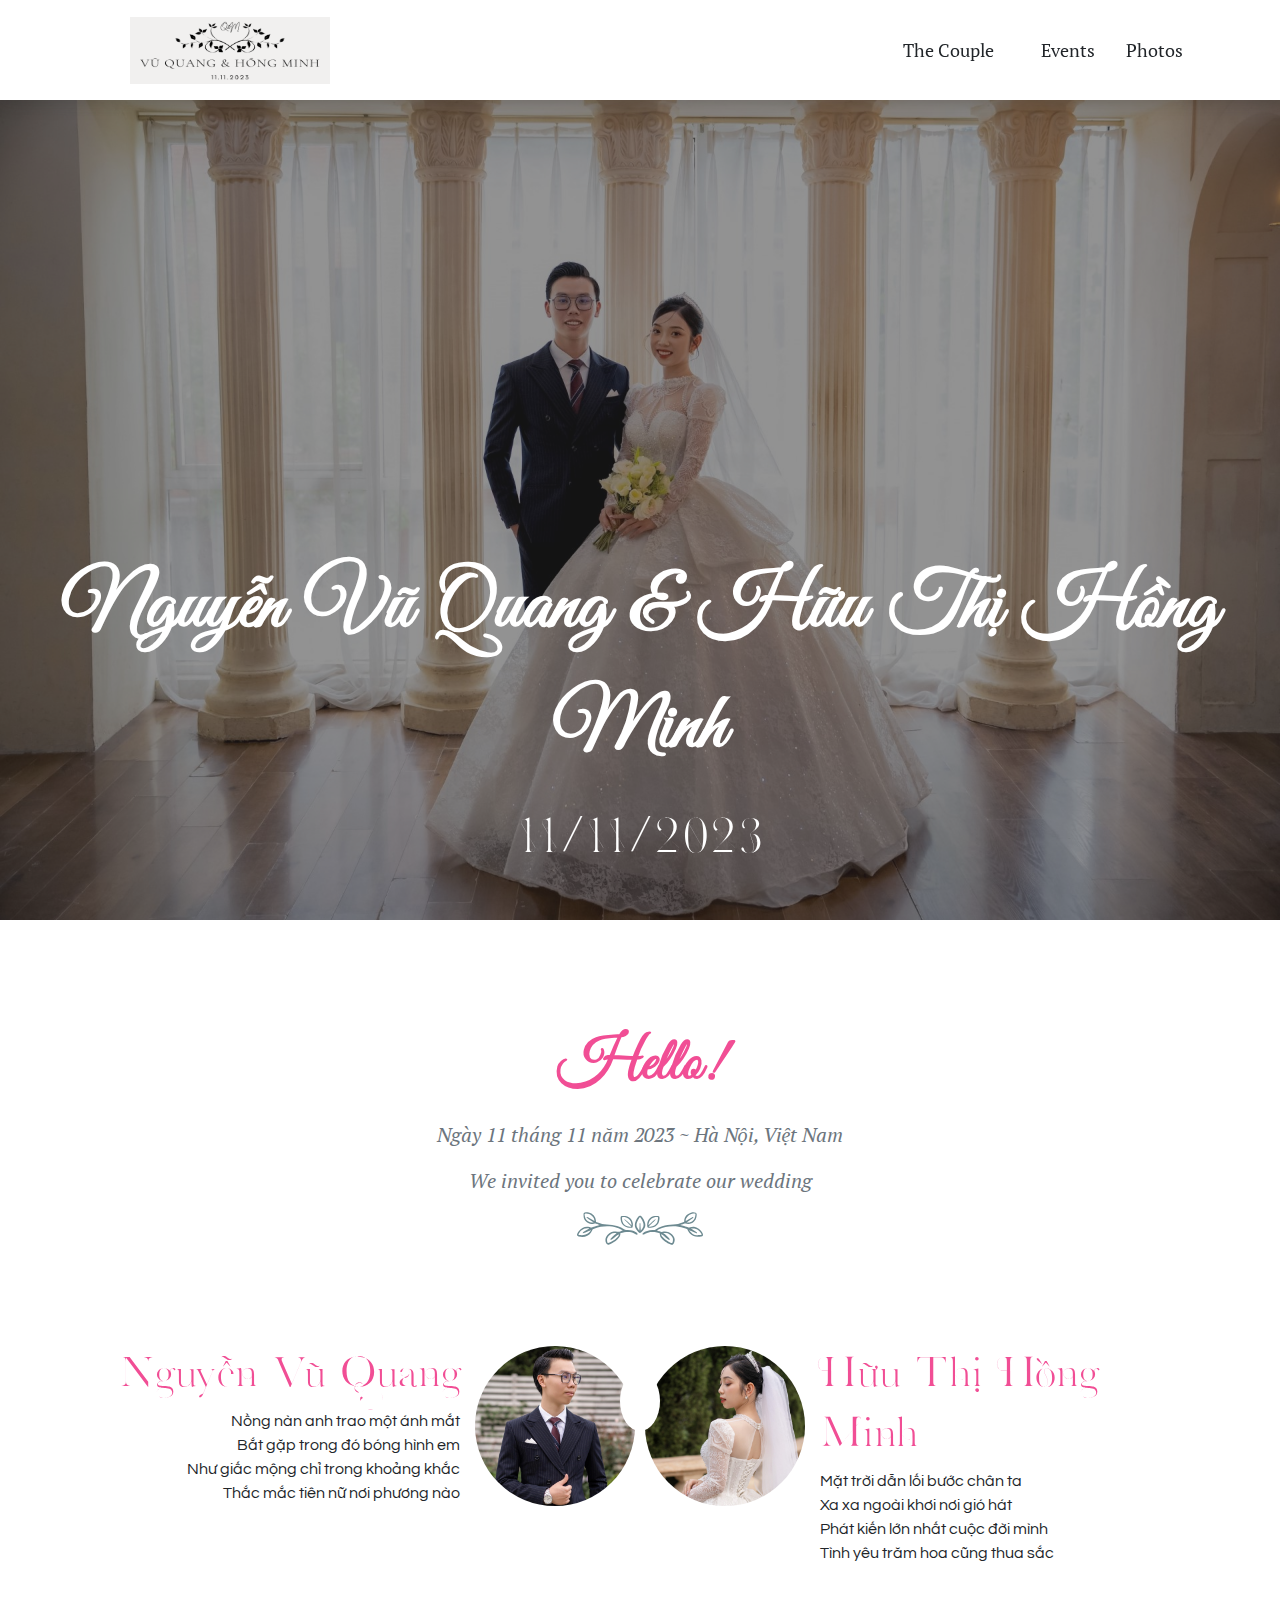
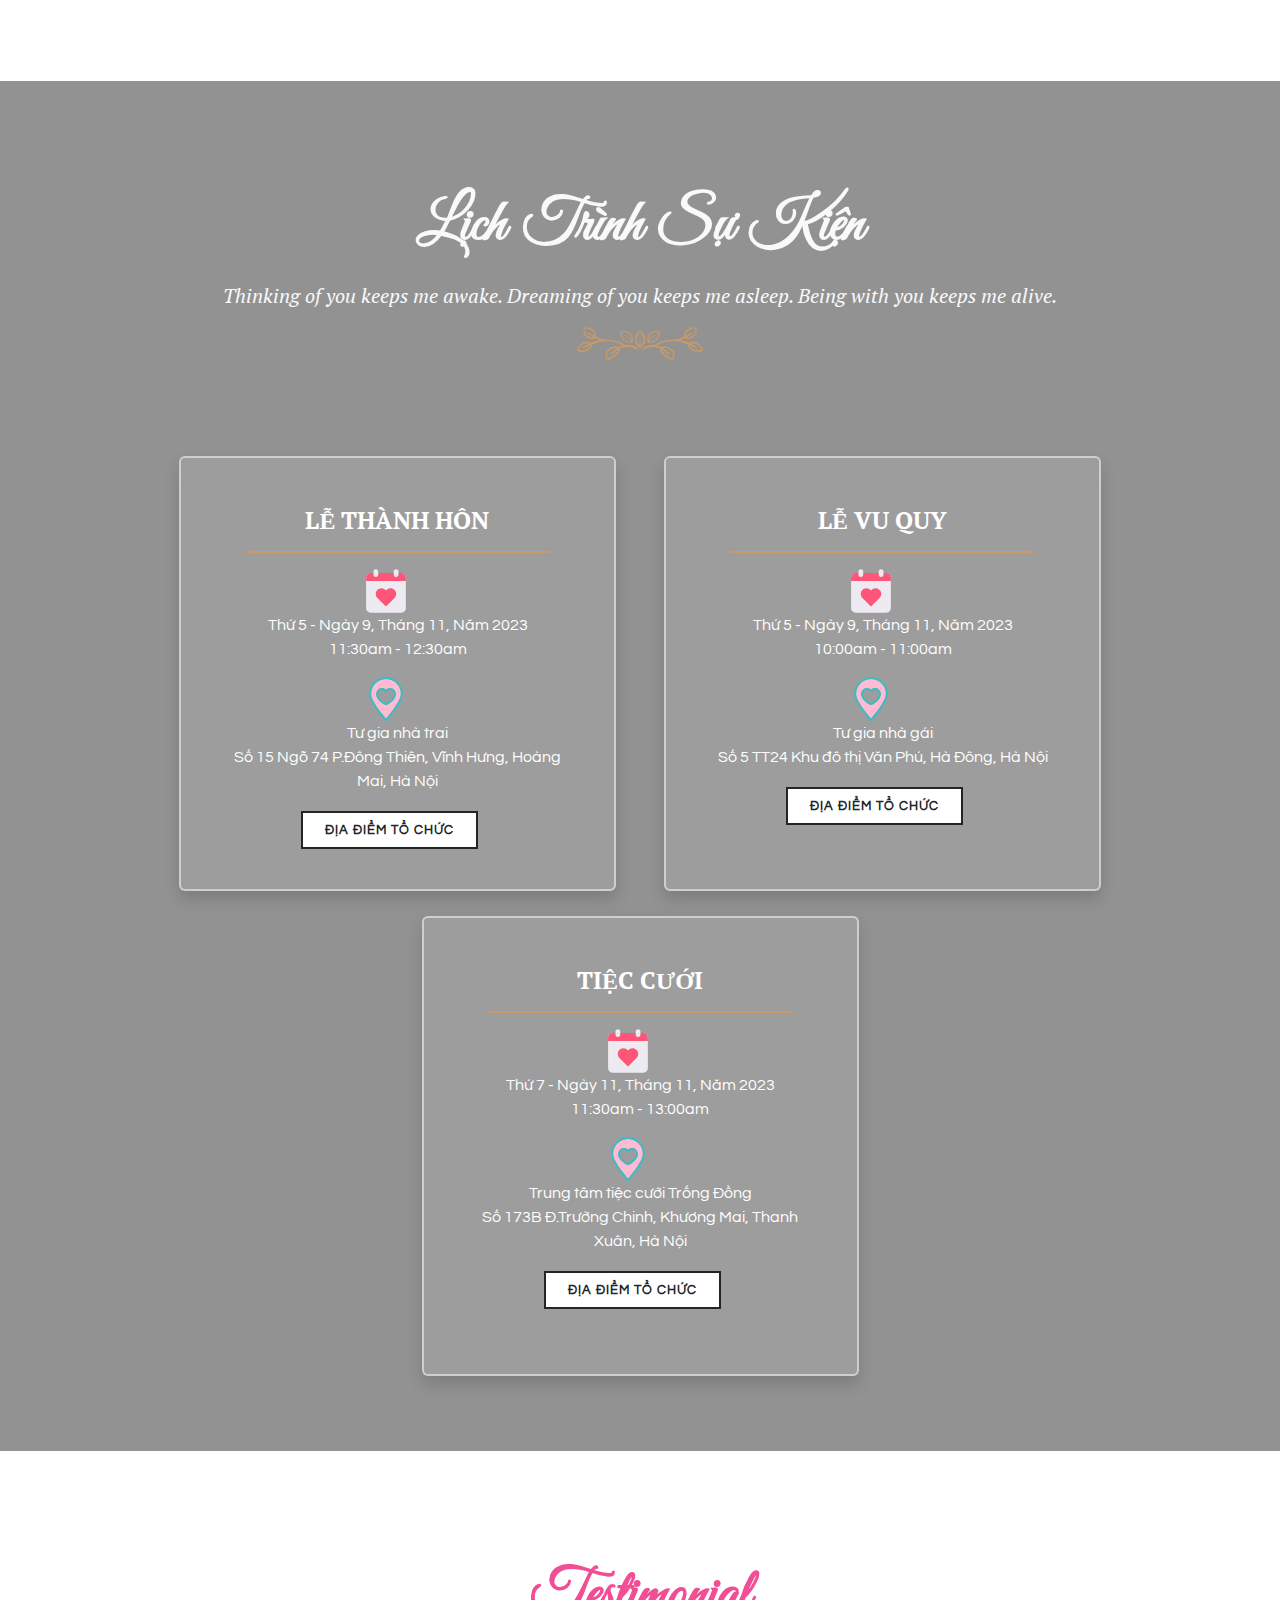
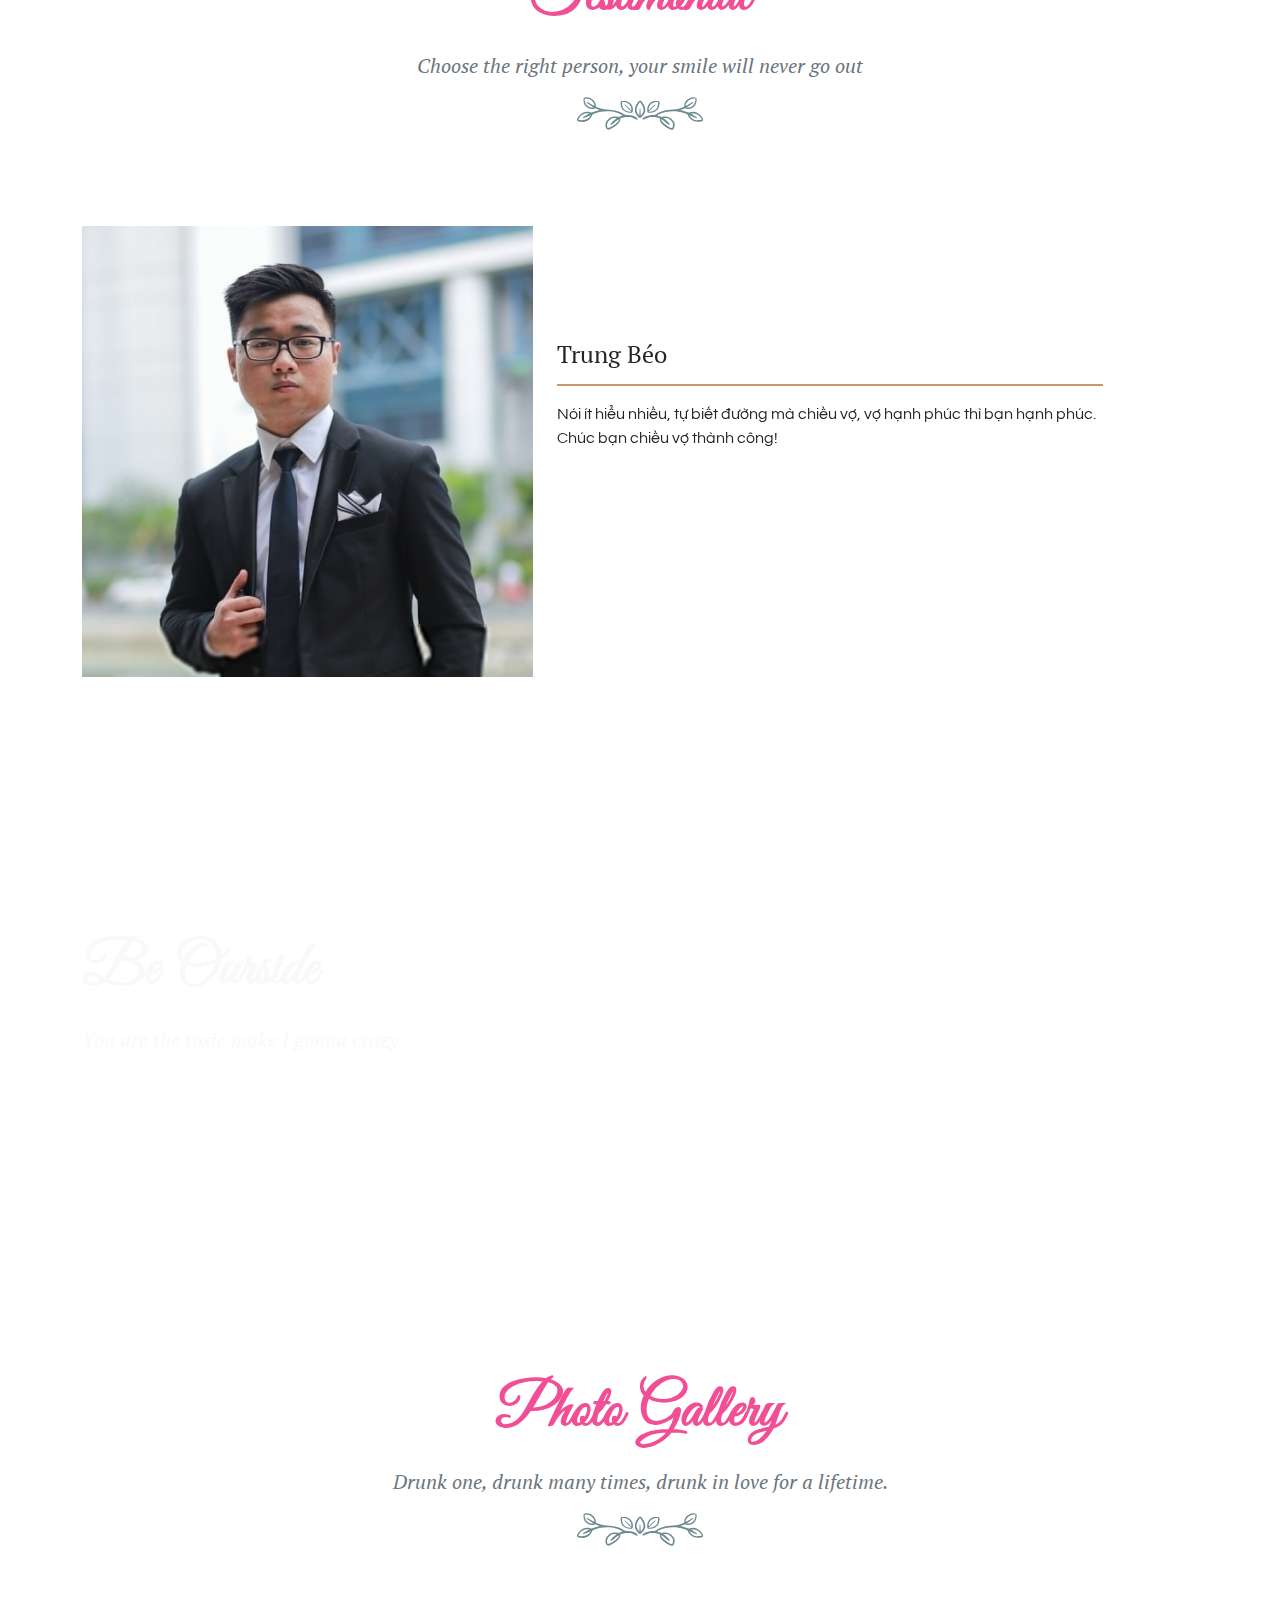
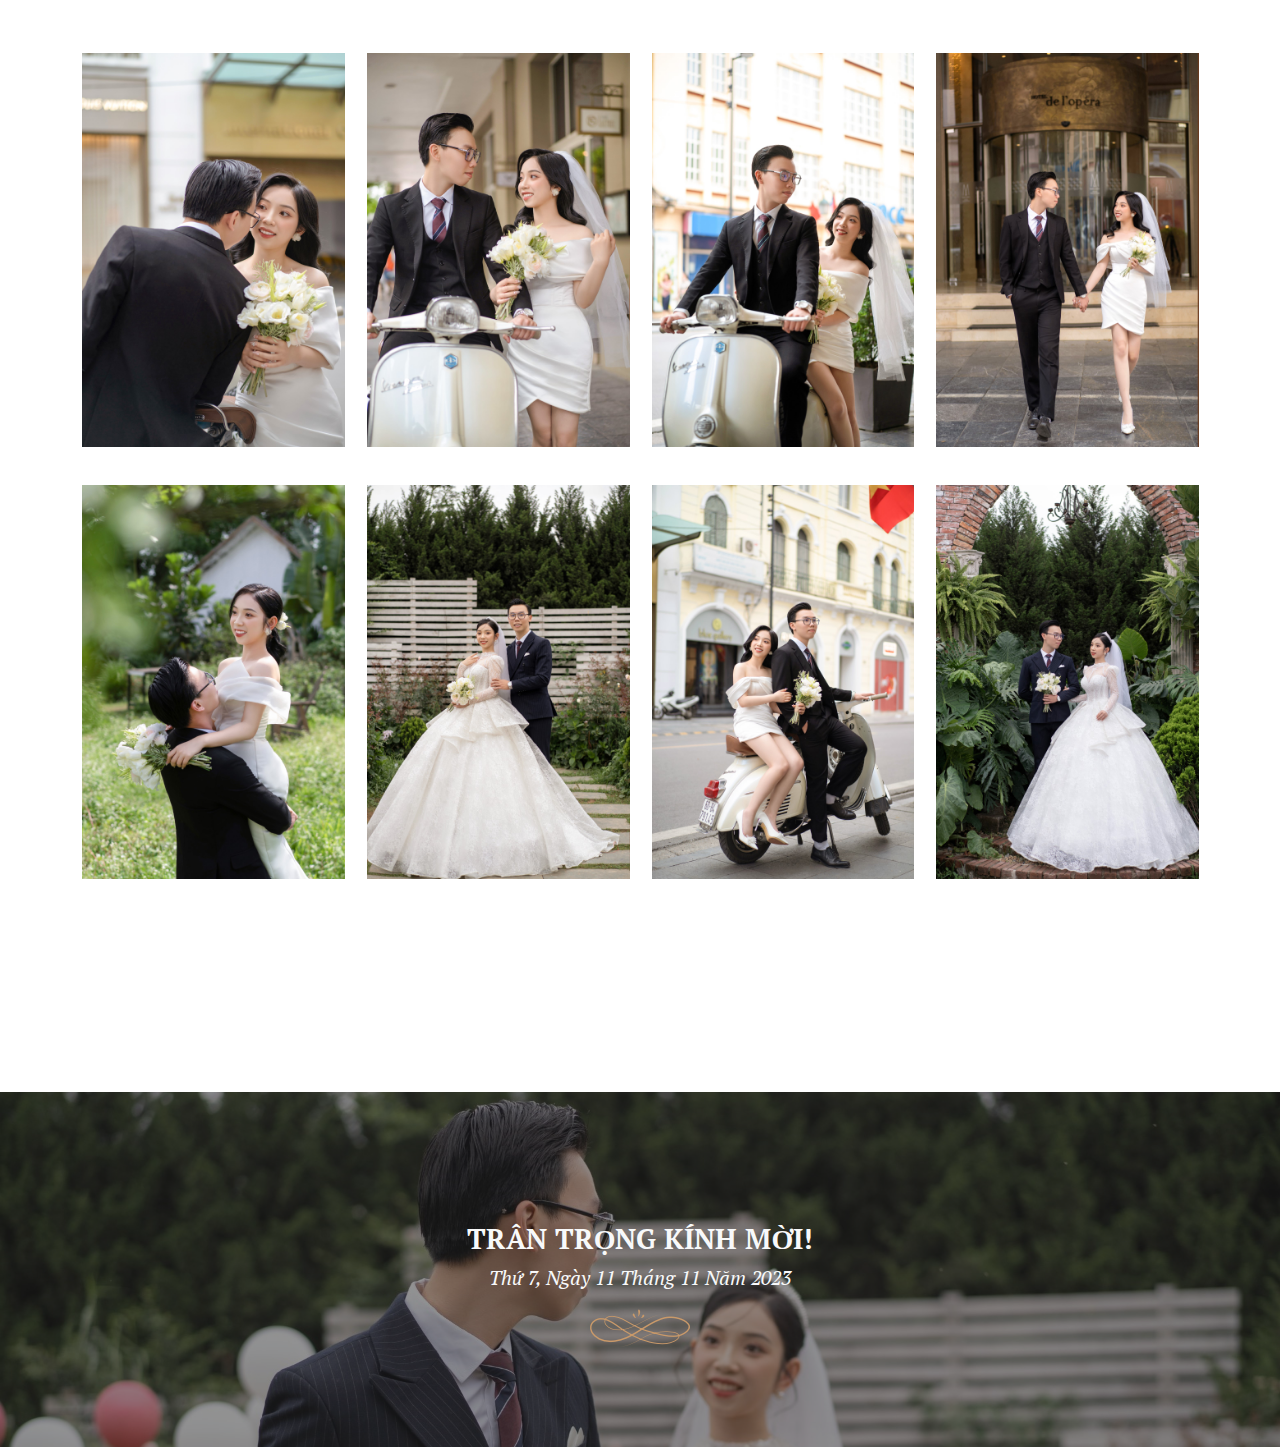
==== commit bce2fcc0: "Update index.html" ====
--- a/index.html
+++ b/index.html
@@ -19,19 +19,22 @@
     <script src="https://cdnjs.cloudflare.com/ajax/libs/jquery/3.7.1/jquery.min.js"></script>
     <!-- Owl Carousel CSS -->
     <link rel="stylesheet" href="https://cdnjs.cloudflare.com/ajax/libs/OwlCarousel2/2.3.4/assets/owl.carousel.min.css">
-    <link rel="stylesheet" href="https://cdnjs.cloudflare.com/ajax/libs/OwlCarousel2/2.3.4/assets/owl.theme.default.min.css">
+    <link rel="stylesheet"
+        href="https://cdnjs.cloudflare.com/ajax/libs/OwlCarousel2/2.3.4/assets/owl.theme.default.min.css">
 
     <!-- Owl Carousel JavaScript -->
     <script src="https://cdnjs.cloudflare.com/ajax/libs/OwlCarousel2/2.3.4/owl.carousel.min.js"></script>
     <script src="https://cdnjs.cloudflare.com/ajax/libs/howler/2.2.4/howler.min.js"></script>
-    <link rel="stylesheet" href="https://cdnjs.cloudflare.com/ajax/libs/font-awesome/6.4.2/css/all.min.css" integrity="sha512-z3gLpd7yknf1YoNbCzqRKc4qyor8gaKU1qmn+CShxbuBusANI9QpRohGBreCFkKxLhei6S9CQXFEbbKuqLg0DA==" crossorigin="anonymous" referrerpolicy="no-referrer"
-    />
+    <link rel="stylesheet" href="https://cdnjs.cloudflare.com/ajax/libs/font-awesome/6.4.2/css/all.min.css"
+        integrity="sha512-z3gLpd7yknf1YoNbCzqRKc4qyor8gaKU1qmn+CShxbuBusANI9QpRohGBreCFkKxLhei6S9CQXFEbbKuqLg0DA=="
+        crossorigin="anonymous" referrerpolicy="no-referrer" />
 </head>
 
 <body id="page-top" class="h-100 w-100">
 
     <div class="preloader bg-white h-100 position-fixed w-100 d-none">
-        <svg width="100px" height="100px" viewBox="0 0 100 100" y="0px" x="0px" class="position-absolute start-50 top-50 translate-middle">
+        <svg width="100px" height="100px" viewBox="0 0 100 100" y="0px" x="0px"
+            class="position-absolute start-50 top-50 translate-middle">
             <g>
                 <path class="path-heart"
                     d="M89.49,37.8c0,25.54-39.59,46.24-39.59,46.24S10.31,63.34,10.31,37.8c0-29.59,39.59-28.67,39.59,0C49.9,10.06,89.49,8.21,89.49,37.8 z"
@@ -54,7 +57,9 @@
                     <img width="200" height="67" src="img/navbar-brand.png" alt="Logo">
                 </div>
 
-                <button class="navbar-toggler bg-secondary collapsed" type="button" data-bs-toggle="collapse" data-bs-target="#navbar" aria-controls="navbar" aria-expanded="false" aria-label="Toggle navigation">
+                <button class="navbar-toggler bg-secondary collapsed" type="button" data-bs-toggle="collapse"
+                    data-bs-target="#navbar" aria-controls="navbar" aria-expanded="false"
+                    aria-label="Toggle navigation">
                     <span class="navbar-toggler-icon"></span>
                 </button>
 
@@ -86,7 +91,7 @@
 
     <section id="hero" class="bg-img-cover bg-overlay position-relative">
         <div id="desc">
-            <h1>Nguyễn Vũ Quang & Hữu Hồng Minh</h1>
+            <h1>Nguyễn Vũ Quang & Hữu Thị Hồng Minh</h1>
             <h2>11/11/2023</h2>
         </div>
     </section>
@@ -112,7 +117,8 @@
                         </div>
                         <div class="desc-groom">
                             <h3>Nguyễn Vũ Quang</h3>
-                            <p>Nồng nàn anh trao một ánh mắt<br> Bắt gặp trong đó bóng hình em<br> Như giấc mộng chỉ trong khoảng khắc <br> Thắc mắc tiên nữ nơi phương nào
+                            <p>Nồng nàn anh trao một ánh mắt<br> Bắt gặp trong đó bóng hình em<br> Như giấc mộng chỉ
+                                trong khoảng khắc <br> Thắc mắc tiên nữ nơi phương nào
                             </p>
                         </div>
                     </div>
@@ -122,8 +128,9 @@
                             <img src="img/bride.jpg" alt="groom" class="img-responsive">
                         </div>
                         <div class="desc-bride">
-                            <h3>Hữu Hồng Minh</h3>
-                            <p>....</p>
+                            <h3>Hữu Thị Hồng Minh</h3>
+                            <p>Mặt trời dẫn lối bước chân ta <br> Xa xa ngoài khơi nơi gió hát <br> Phát kiến lớn nhất
+                                cuộc đời mình <br> Tình yêu trăm hoa cũng thua sắc</p>
                         </div>
                     </div>
                 </div>
@@ -138,7 +145,8 @@
             <div class="row mb-5 pb-lg-5">
                 <div class="col-12 text-center">
                     <h2 class="fw-bold text-light title-white">Lịch Trình Sự Kiện</h2>
-                    <p class="font-alt fs-5 fst-italic text-light">Thinking of you keeps me awake. Dreaming of you keeps me asleep. Being with you keeps me alive.</p>
+                    <p class="font-alt fs-5 fst-italic text-light">Thinking of you keeps me awake. Dreaming of you keeps
+                        me asleep. Being with you keeps me alive.</p>
                     <span class="section-divider divider-secondary"></span>
                 </div>
 
@@ -166,7 +174,8 @@
                         </div>
 
                         <div>
-                            <a class="btn fs-9 ls-1 me-3" href="https://maps.app.goo.gl/zR9Xw4CFMpQFnAFV8" target="_blank">Địa điểm tổ
+                            <a class="btn fs-9 ls-1 me-3" href="https://maps.app.goo.gl/zR9Xw4CFMpQFnAFV8"
+                                target="_blank">Địa điểm tổ
                                 chức</a>
                         </div>
                     </div>
@@ -228,13 +237,95 @@
         </div>
     </section>
 
+    <section id="love-story">
+        <div class="container">
+            <div class="row mb-5 pb-lg-5">
+                <div class="col-12 text-center">
+                    <h2 class="fw-bold title-pink">Testimonial</h2>
+                    <p class="font-alt fs-5 fst-italic text-muted">Choose the right person, your smile will never go out
+                    </p>
+                    <span class="section-divider divider-primary"></span>
+                </div>
+
+            </div>
+
+            <div class="row">
+                <div id="carousel-love-story" class="carousel mb-4" tabindex="0">
+                    <div id="carousel" class="owl-carousel">
+                        <div class="row">
+                            <div class="col-md-12 col-lg-5 mb-5 mb-lg-0">
+                                <div class="img-clip-path circle-image position-relative">
+                                    <img src="img/person-1.png" alt="" class="img-fluid">
+                                </div>
+
+                            </div>
+
+                            <div class="col-lg-6 text-center text-lg-start  margin10">
+                                <h4 class="font-alt">Trung Béo</h4>
+                                <hr class="border-secondary mx-auto mx-lg-0 sep-line">
+                                <p>Nói ít hiểu nhiều, tự biết đường mà chiều vợ, vợ hạnh phúc thì bạn hạnh phúc. Chúc
+                                    bạn chiều vợ thành công!</p>
+                            </div>
+
+                        </div>
+                        <div class="row">
+                            <div class="col-md-12 col-lg-5 mb-5 mb-lg-0">
+                                <div class="img-clip-path circle-image position-relative">
+                                    <img src="img/person-2.png" alt="" class="img-fluid">
+                                </div>
+
+                            </div>
+
+                            <div class="col-lg-6 text-center text-lg-start margin10">
+                                <h4 class="font-alt">Tài Béo</h4>
+                                <hr class="border-secondary mx-auto mx-lg-0 sep-line">
+                                <p>Chúc hai bạn hạnh phúc. Chúc bạn thành công trong việc để được ra quỹ đen để ae còn
+                                    nhậu.</p>
+                            </div>
+
+                        </div>
+                        <div class="row">
+                            <div class="col-md-12 col-lg-5 mb-5 mb-lg-0">
+                                <div class="img-clip-path circle-image position-relative">
+                                    <img src="img/person-5.png" alt="" class="img-fluid">
+                                </div>
+
+                            </div>
+
+                            <div class="col-lg-6 text-center text-lg-start margin10">
+                                <h4 class="font-alt">Huy Tèo</h4>
+                                <hr class="border-secondary mx-auto mx-lg-0 sep-line">
+                                <p>Chúc hai bạn hạnh phúc. Chúc bạn thành công trong việc để được ra quỹ đen để ae còn
+                                    nhậu.
+                                </p>
+                            </div>
+
+                        </div>
+                    </div>
+                </div>
+            </div>
+        </div>
+    </section>
+
+    <section class="bg-img-cover position-relative" id="break-page">
+        <div class="container position-relative" >
+            <div class="row mb-5 pb-lg-5">
+                <div class="col-12 text-right">
+                    <h2 class="fw-bold text-light title-white">Be Ourside</h2>
+                    <p class="font-alt fs-5 fst-italic text-light">You are the toxic make I gonna crazy</p>
+                </div>
+            </div>
+        </div>
+    </section>
+
     <section id="photos">
         <div class="container position-relative">
             <div class="row mb-5 pb-lg-5">
                 <div class="col-12 text-center">
                     <h2 class="fw-bold title-pink">Photo Gallery</h2>
-                    <p class="font-alt fs-5 fst-italic text-muted">May you live as long as you wish and love as long as you live.</p>
-                    <span class="section-divider divider-secondary"></span>
+                    <p class="font-alt fs-5 fst-italic text-muted">Drunk one, drunk many times, drunk in love for a
+                        lifetime.</p>
+                    <span class="section-divider divider-primary"></span>
                 </div>
             </div>
             <div class="row">
@@ -244,52 +335,52 @@
                             <div class="item col-md-6 col-xl-3 col-lg-4 col-sm-12 ">
                                 <figure>
                                     <div class="gallery-img">
-                                        <a href="img/gallery1.jpg" data-gall="photos" class="vbox-item">
-                                            <img src="img/gallery1.jpg" alt="">
-                                        </a>
-                                    </div>
-
-                                </figure>
-                            </div>
-
-                            <div class="item col-md-6 col-xl-3 col-lg-4 col-sm-12">
-                                <figure>
-                                    <div class="gallery-img">
-                                        <a href="img/gallery2.jpg" data-gall="photos" class="vbox-item">
-                                            <img src="img/gallery2.jpg" alt="">
-                                        </a>
-                                    </div>
-
-                                </figure>
-                            </div>
-
-                            <div class="item col-md-6 col-xl-3 col-lg-4 col-sm-12">
-                                <figure>
-                                    <div class="gallery-img">
-                                        <a href="img/gallery3.jpg" data-gall="photos" class="vbox-item">
-                                            <img src="img/gallery3.jpg" alt="">
-                                        </a>
-                                    </div>
-
-                                </figure>
-                            </div>
-
-                            <div class="item col-md-6 col-xl-3 col-lg-4 col-sm-12">
-                                <figure>
-                                    <div class="gallery-img">
-                                        <a href="img/gallery4.jpg" data-gall="photos" class="vbox-item">
-                                            <img src="img/gallery4.jpg" alt="">
-                                        </a>
-                                    </div>
-
-                                </figure>
-                            </div>
-
-                            <div class="item col-md-6 col-xl-3 col-lg-4 col-sm-12">
-                                <figure>
-                                    <div class="gallery-img">
-                                        <a href="img/gallery5.jpg" data-gall="photos" class="vbox-item">
-                                            <img src="img/gallery5.jpg" alt="">
+                                        <a href="img/gallery1.JPG" data-gall="photos" class="vbox-item">
+                                            <img src="img/gallery1.JPG" alt="">
+                                        </a>
+                                    </div>
+
+                                </figure>
+                            </div>
+
+                            <div class="item col-md-6 col-xl-3 col-lg-4 col-sm-12">
+                                <figure>
+                                    <div class="gallery-img">
+                                        <a href="img/gallery2.JPG" data-gall="photos" class="vbox-item">
+                                            <img src="img/gallery2.JPG" alt="">
+                                        </a>
+                                    </div>
+
+                                </figure>
+                            </div>
+
+                            <div class="item col-md-6 col-xl-3 col-lg-4 col-sm-12">
+                                <figure>
+                                    <div class="gallery-img">
+                                        <a href="img/gallery3.JPG" data-gall="photos" class="vbox-item">
+                                            <img src="img/gallery3.JPG" alt="">
+                                        </a>
+                                    </div>
+
+                                </figure>
+                            </div>
+
+                            <div class="item col-md-6 col-xl-3 col-lg-4 col-sm-12">
+                                <figure>
+                                    <div class="gallery-img">
+                                        <a href="img/gallery4.JPG" data-gall="photos" class="vbox-item">
+                                            <img src="img/gallery4.JPG" alt="">
+                                        </a>
+                                    </div>
+
+                                </figure>
+                            </div>
+
+                            <div class="item col-md-6 col-xl-3 col-lg-4 col-sm-12">
+                                <figure>
+                                    <div class="gallery-img">
+                                        <a href="img/gallery5.JPG" data-gall="photos" class="vbox-item">
+                                            <img src="img/gallery5.JPG" alt="">
                                         </a>
                                     </div>
 
@@ -299,36 +390,79 @@
                             <div class="item col-md-6 col-xl-3 col-lg-4 col-sm-12" s>
                                 <figure>
                                     <div class="gallery-img">
-                                        <a href="img/gallery6.jpg" data-gall="photos" class="vbox-item">
-                                            <img src="img/gallery6.jpg" alt="">
-                                        </a>
-                                    </div>
-
-                                </figure>
-                            </div>
-
-                            <div class="item col-md-6 col-xl-3 col-lg-4 col-sm-12">
-                                <figure>
-                                    <div class="gallery-img">
-                                        <a href="img/gallery7.jpg" data-gall="photos" class="vbox-item">
-                                            <img src="img/gallery7.jpg" alt="">
-                                        </a>
-                                    </div>
-
-                                </figure>
-                            </div>
-
-                            <div class="item col-md-6 col-xl-3 col-lg-4 col-sm-12">
-                                <figure>
-                                    <div class="gallery-img">
-                                        <a href="img/gallery8.jpg" data-gall="photos" class="vbox-item">
-                                            <img src="img/gallery8.jpg" alt="">
-                                        </a>
-                                    </div>
-
-                                </figure>
-                            </div>
-
+                                        <a href="img/gallery6.JPG" data-gall="photos" class="vbox-item">
+                                            <img src="img/gallery6.JPG" alt="">
+                                        </a>
+                                    </div>
+
+                                </figure>
+                            </div>
+
+                            <div class="item col-md-6 col-xl-3 col-lg-4 col-sm-12">
+                                <figure>
+                                    <div class="gallery-img">
+                                        <a href="img/gallery7.JPG" data-gall="photos" class="vbox-item">
+                                            <img src="img/gallery7.JPG" alt="">
+                                        </a>
+                                    </div>
+
+                                </figure>
+                            </div>
+
+                            <div class="item col-md-6 col-xl-3 col-lg-4 col-sm-12">
+                                <figure>
+                                    <div class="gallery-img">
+                                        <a href="img/gallery8.JPG" data-gall="photos" class="vbox-item">
+                                            <img src="img/gallery8.JPG" alt="">
+                                        </a>
+                                    </div>
+
+                                </figure>
+                            </div>
+
+                            <div class="item col-md-6 col-xl-3 col-lg-4 col-sm-12">
+                                <figure>
+                                    <div class="gallery-img">
+                                        <a href="img/gallery9.JPG" data-gall="photos" class="vbox-item">
+                                            <img src="img/gallery9.JPG" alt="">
+                                        </a>
+                                    </div>
+
+                                </figure>
+                            </div>
+
+                            <div class="item col-md-6 col-xl-3 col-lg-4 col-sm-12">
+                                <figure>
+                                    <div class="gallery-img">
+                                        <a href="img/gallery10.JPG" data-gall="photos" class="vbox-item">
+                                            <img src="img/gallery10.JPG" alt="">
+                                        </a>
+                                    </div>
+
+                                </figure>
+                            </div>
+
+                            <div class="item col-md-6 col-xl-3 col-lg-4 col-sm-12">
+                                <figure>
+                                    <div class="gallery-img">
+                                        <a href="img/gallery11.JPG" data-gall="photos" class="vbox-item">
+                                            <img src="img/gallery11.JPG" alt="">
+                                        </a>
+                                    </div>
+
+                                </figure>
+                            </div>
+
+                            <div class="item col-md-6 col-xl-3 col-lg-4 col-sm-12">
+                                <figure>
+                                    <div class="gallery-img">
+                                        <a href="img/gallery12.JPG" data-gall="photos" class="vbox-item">
+                                            <img src="img/gallery12.JPG" alt="">
+                                        </a>
+                                    </div>
+
+                                </figure>
+                            </div>
                         </div>
                     </div>
                 </div>
@@ -342,7 +476,7 @@
             <div class="row">
                 <div class="col-12 text-center" style="padding-top: 30px;">
                     <h2 class="font-alt fs-3 fw-bold text-uppercase text-light">Trân trọng kính mời!</h2>
-                    <p class="font-alt fs-5 fst-italic text-light">Thứ 5, Ngày 9 Tháng 11 Năm 2023</p>
+                    <p class="font-alt fs-5 fst-italic text-light">Thứ 7, Ngày 11 Tháng 11 Năm 2023</p>
                     <img width="100" src="img/ornament-divider.png" alt="" class="d-block mx-auto">
                 </div>
 
@@ -357,7 +491,7 @@
 </body>
 
 <script>
-    $(document).ready(function() {
+    $(document).ready(function () {
         $(".owl-carousel").owlCarousel({
             items: 1, // Number of items to display
             loop: true, // Enable loop
@@ -367,4 +501,4 @@
     });
 </script>
 
-</html>+</html>
--- a/css/custom.min.css
+++ b/css/custom.min.css
@@ -32,7 +32,7 @@
     }
     
     #footer {
-        background-image: url("../img/bg-footer.jpg")
+        background-image: url("../img/bg-footer.JPG")
     }
     
     #desc {
@@ -299,4 +299,4 @@
     .gallery-grid a {
         cursor: auto;
     }
-    /*# sourceMappingURL=custom.min.css.map */+    /*# sourceMappingURL=custom.min.css.map */
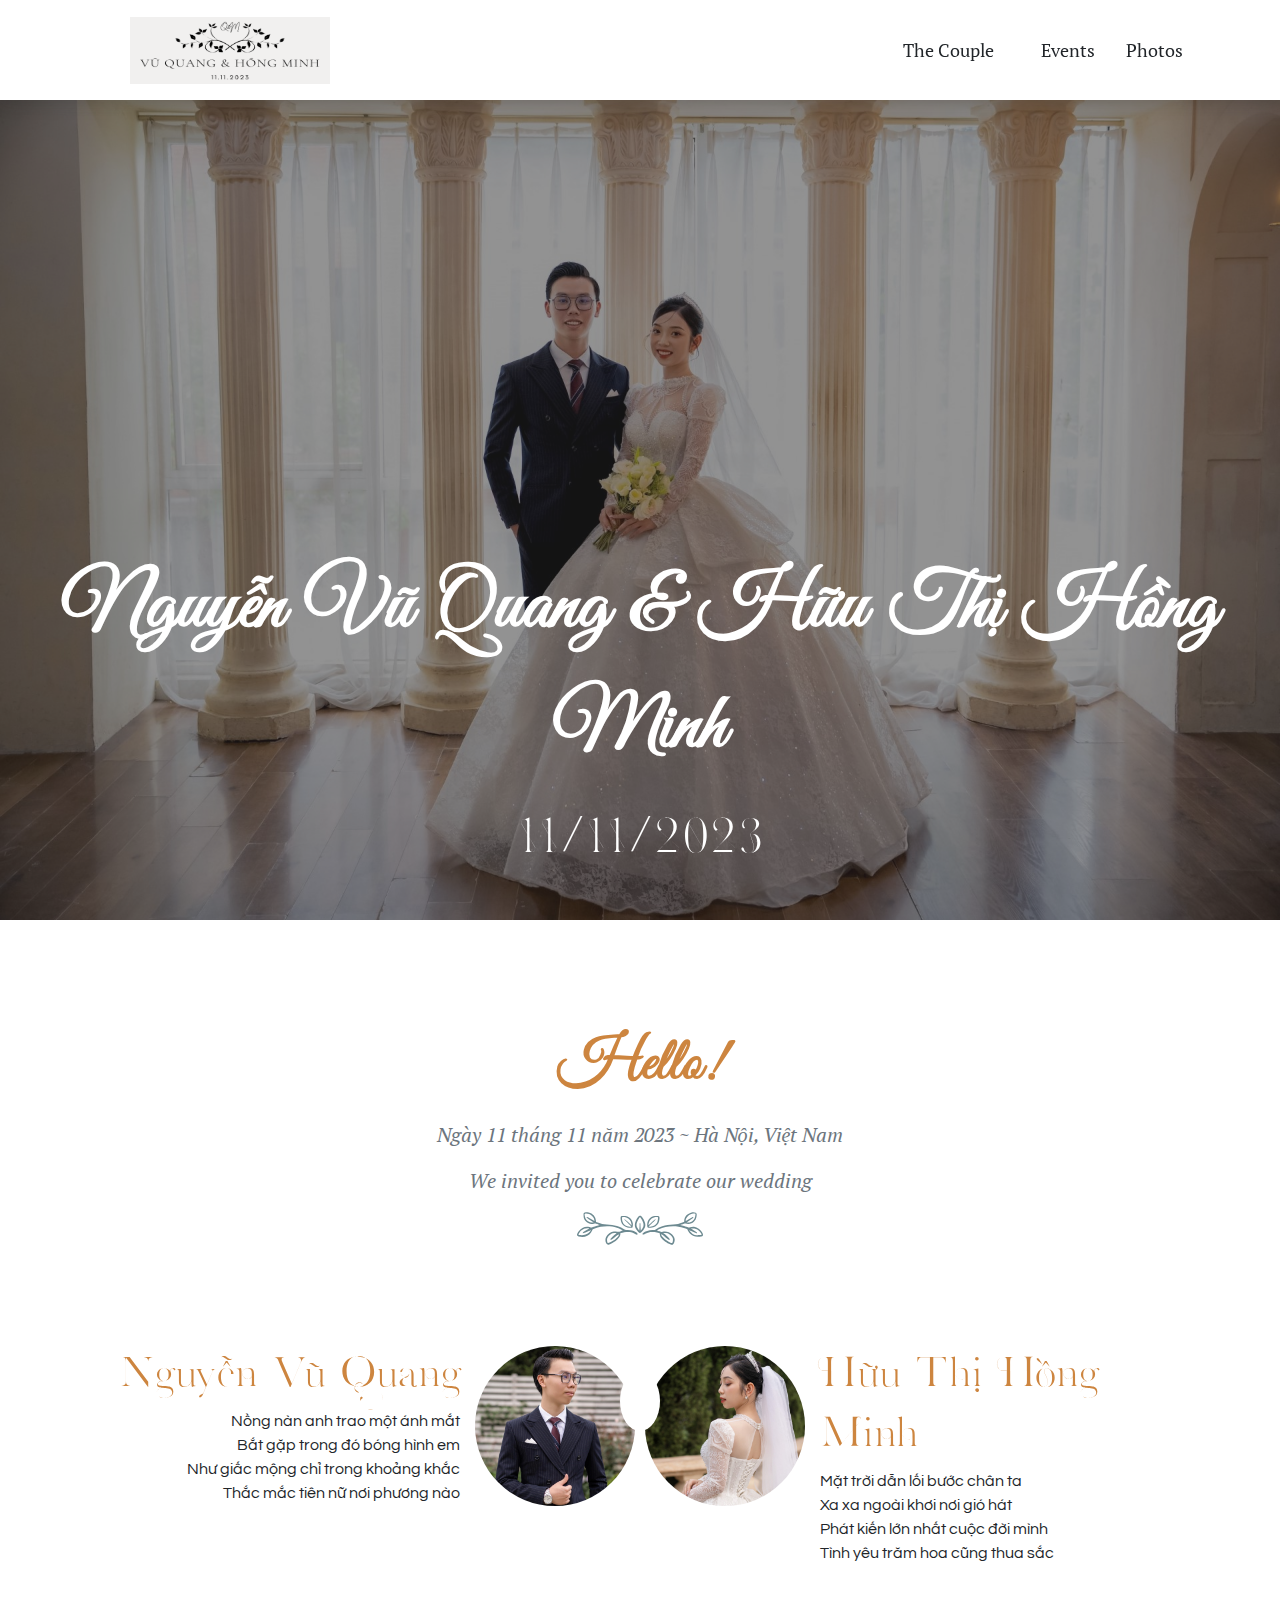
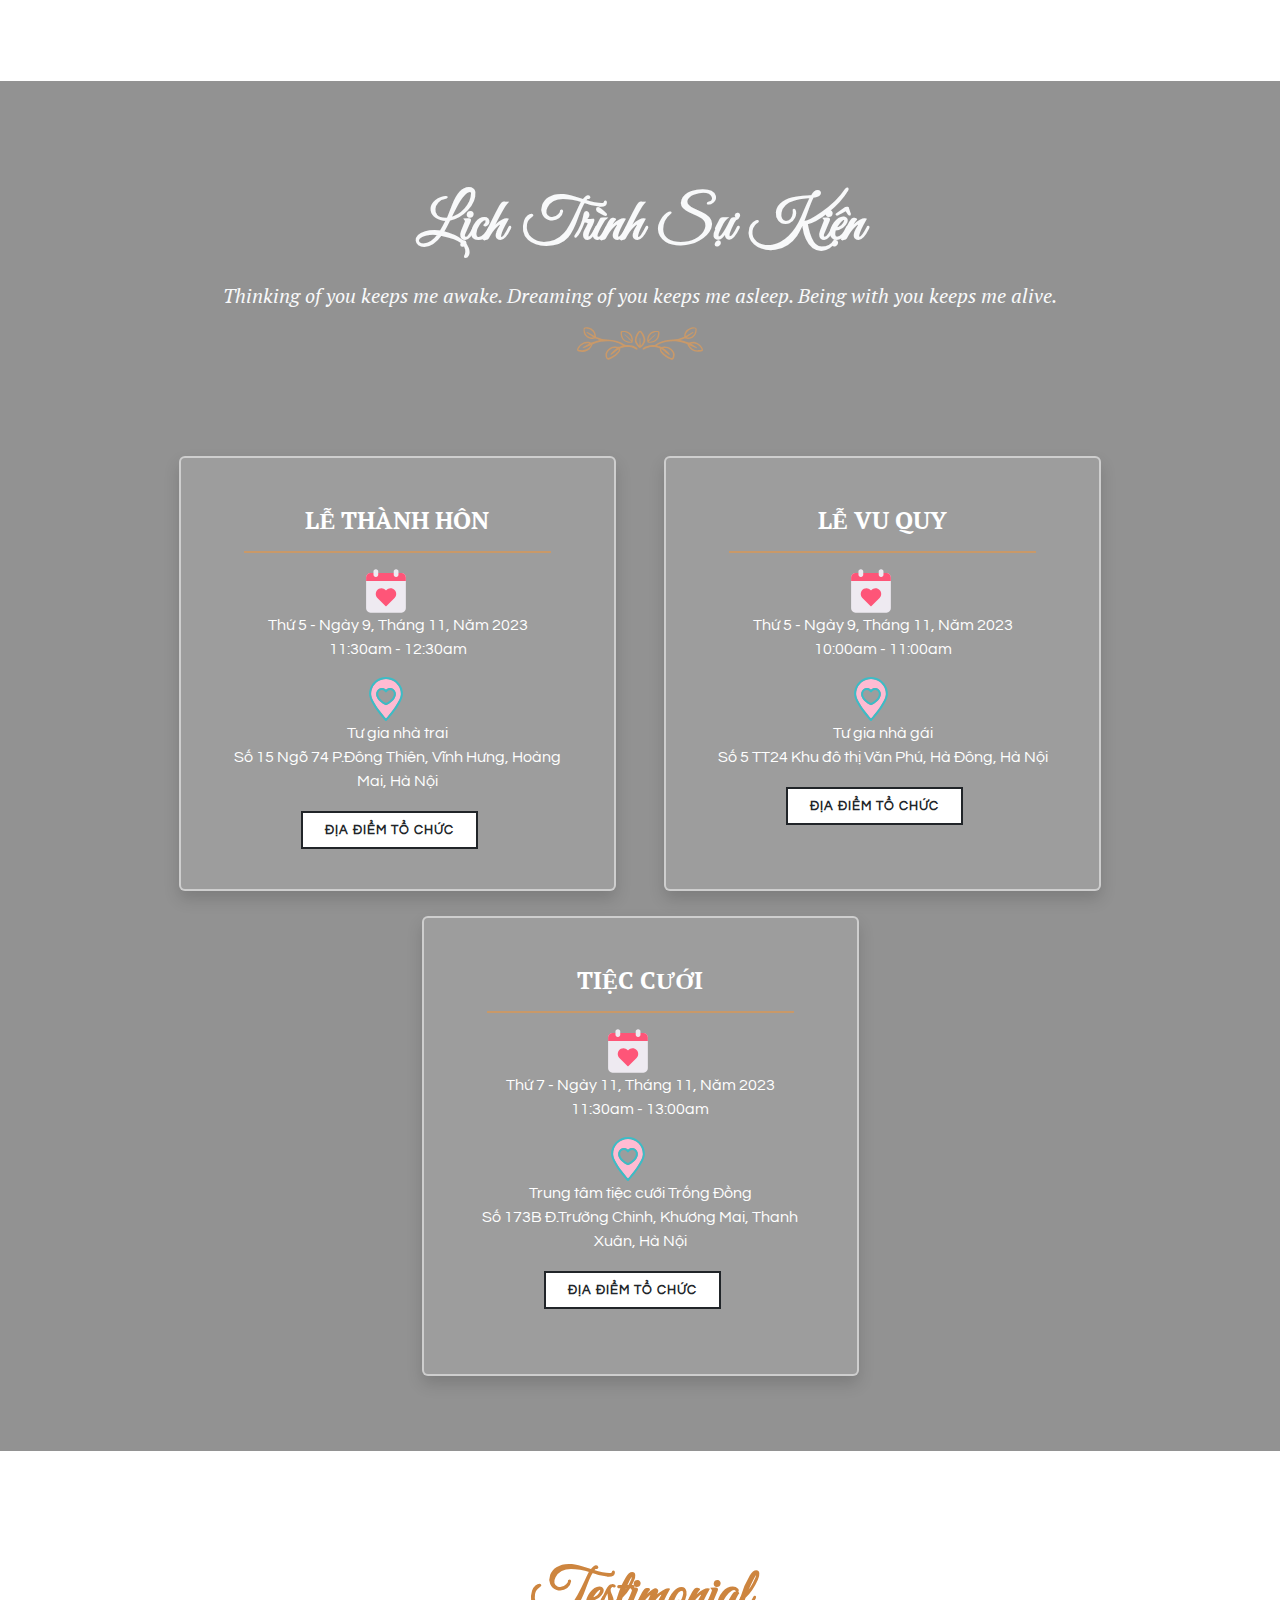
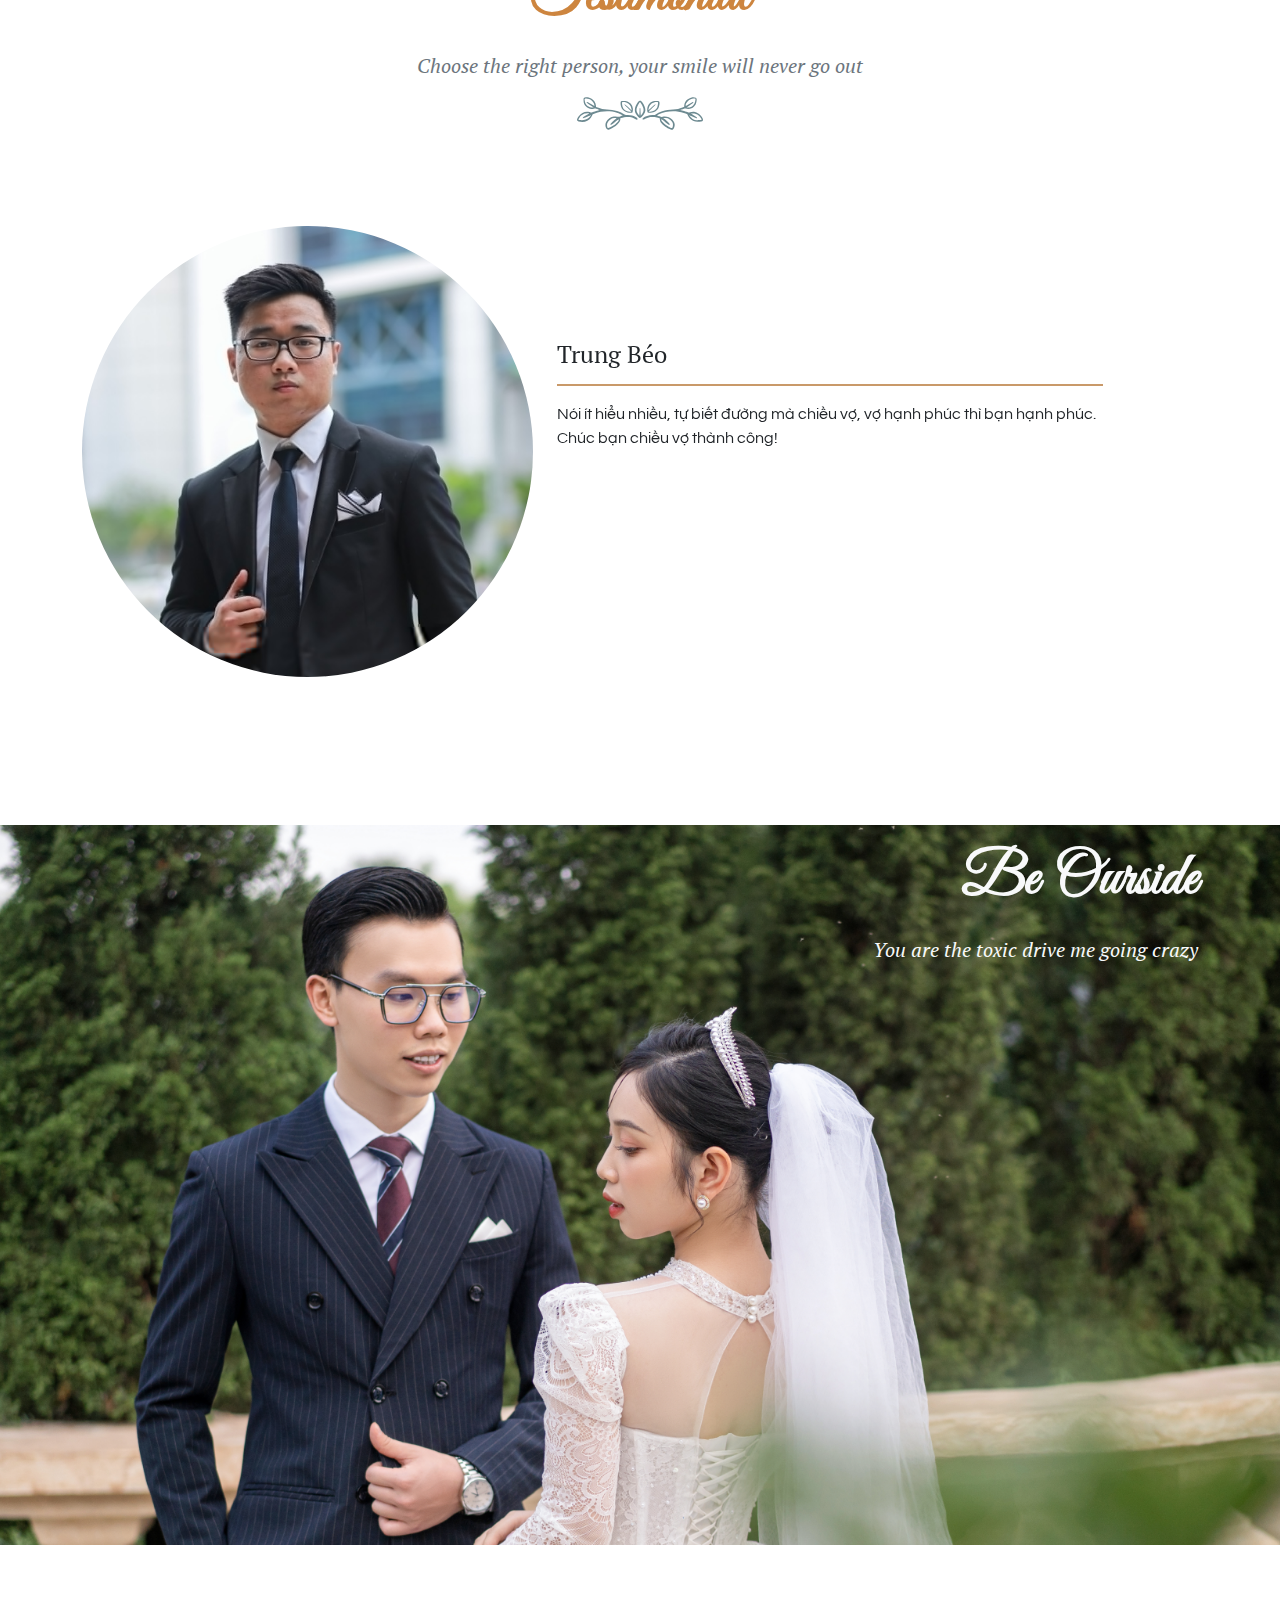
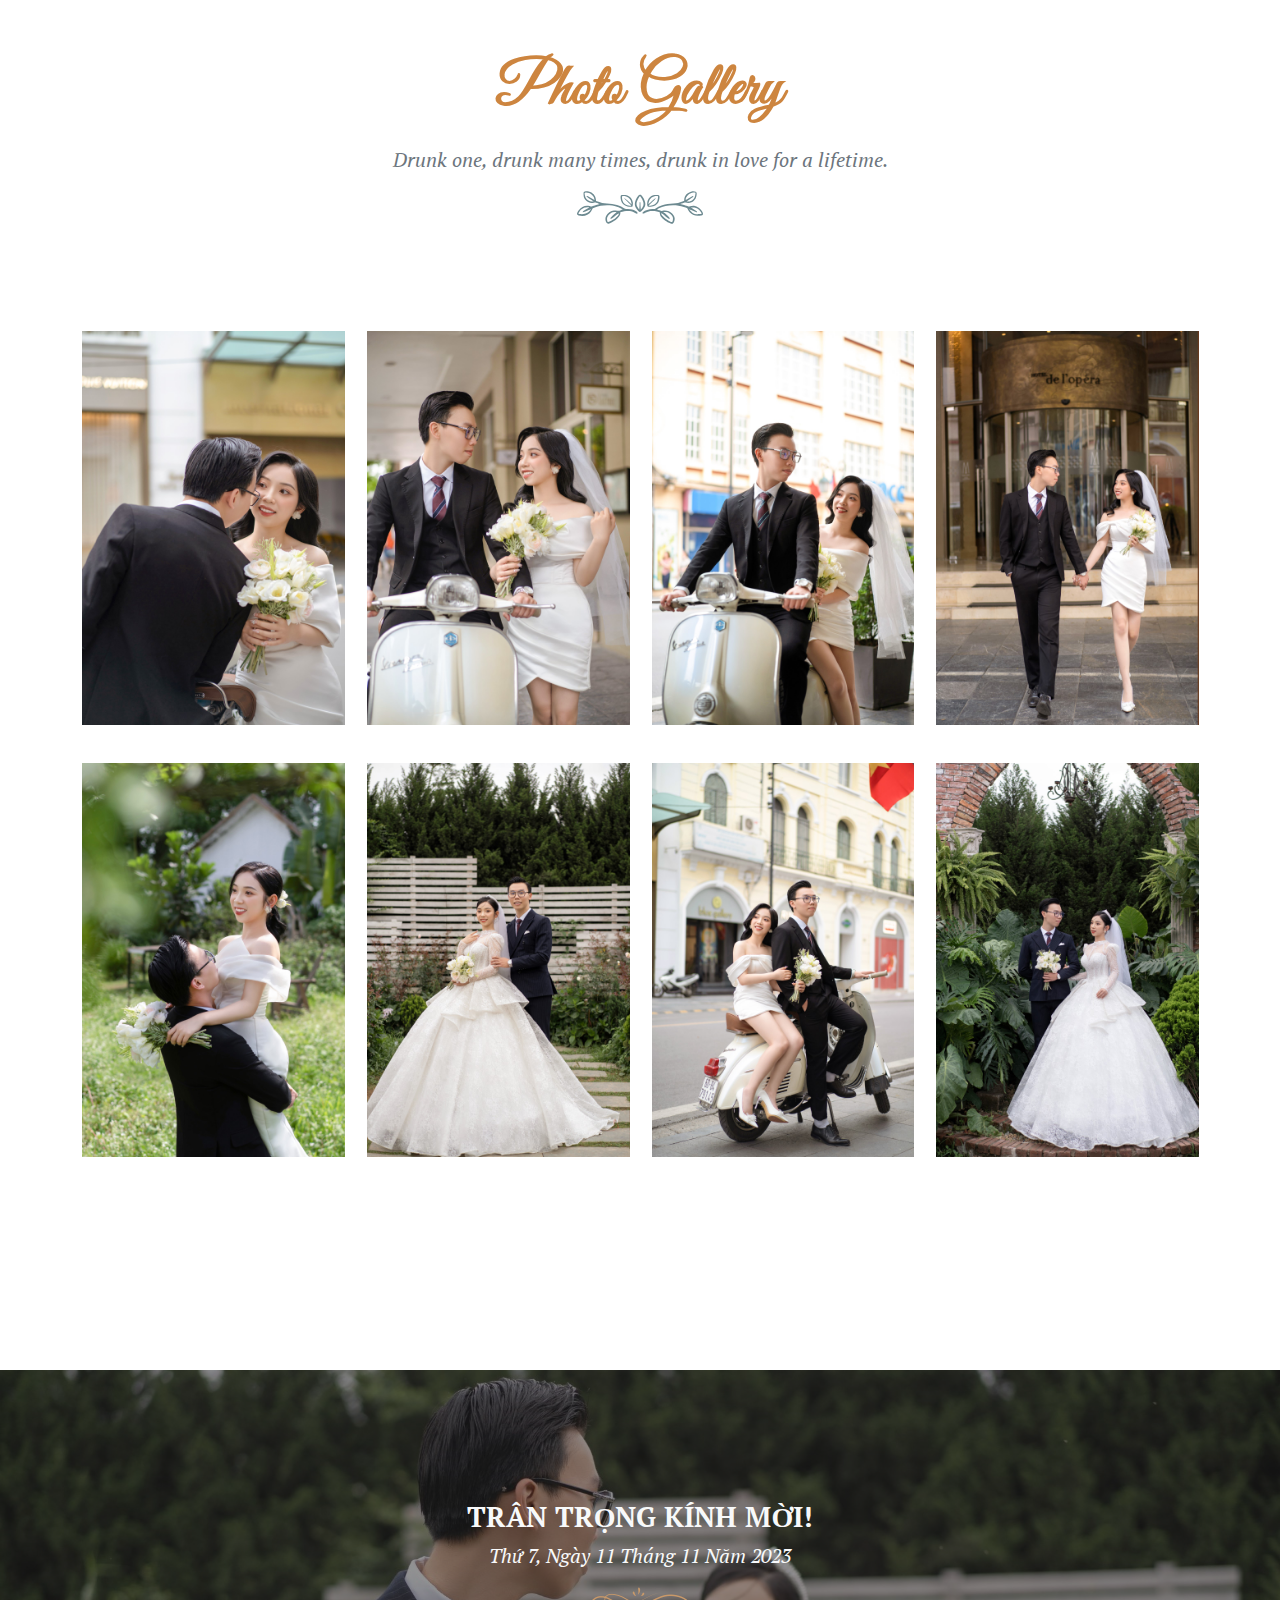
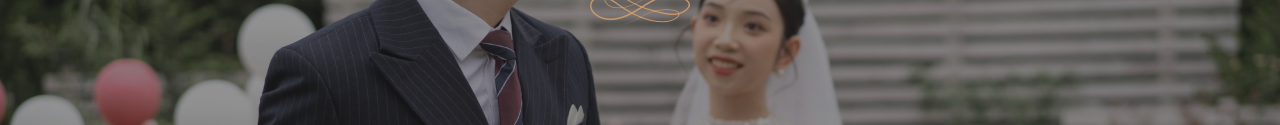
==== commit 512dc8c4: "Update index.html" ====
--- a/index.html
+++ b/index.html
@@ -312,7 +312,7 @@
             <div class="row mb-5 pb-lg-5">
                 <div class="col-12 text-right">
                     <h2 class="fw-bold text-light title-white">Be Ourside</h2>
-                    <p class="font-alt fs-5 fst-italic text-light">You are the toxic make I gonna crazy</p>
+                    <p class="font-alt fs-5 fst-italic text-light">You are the toxic drive me going crazy</p>
                 </div>
             </div>
         </div>
--- a/css/custom.min.css
+++ b/css/custom.min.css
@@ -21,6 +21,12 @@
     #hero {
         background-image: url("../img/bg-hero.jpg");
         height: 820px;
+    }
+
+    #break-page {
+        background-image: url("../img/breakpage.png");
+        height: 720px;
+        padding-top: 10px;
     }
     
     #the-wedding-event {
@@ -55,8 +61,12 @@
         font-size: 60px;
         margin-bottom: 10px;
         line-height: 1.5;
-        color: #F14E95;
+        color: #CD853F;
         font-family: font4;
+    }
+
+    .text-right {
+        text-align: end;
     }
     
     .title-white {
@@ -157,7 +167,7 @@
     
     .couple-half h3 {
         font-family: font2;
-        color: #F14E95;
+        color: #CD853F;
         font-size: 50px;
     }
     
@@ -171,6 +181,10 @@
         width: 160px;
         height: 160px;
     }
+
+    .circle-image img {
+        border-radius: 50%;
+    }
     
     .couple-half .groom img,
     .couple-half .bride img {
@@ -216,6 +230,25 @@
         padding-left: 180px;
         text-align: left;
     }
+
+    #testimonial {
+        border: 2px solid rgba(255, 255, 255, 1);
+        color: #000;
+    }
+
+    #testimonial .title-pink{
+        font-size: 40px;
+    }
+
+    #testimonial img {
+        width: 100%;
+    }
+
+    @media screen and (max-width: 768px) {
+        #testimonial .title-pink{
+            font-size: 25px;
+        }
+    }
     
     @media screen and (max-width: 480px) {
         .couple-half .groom,
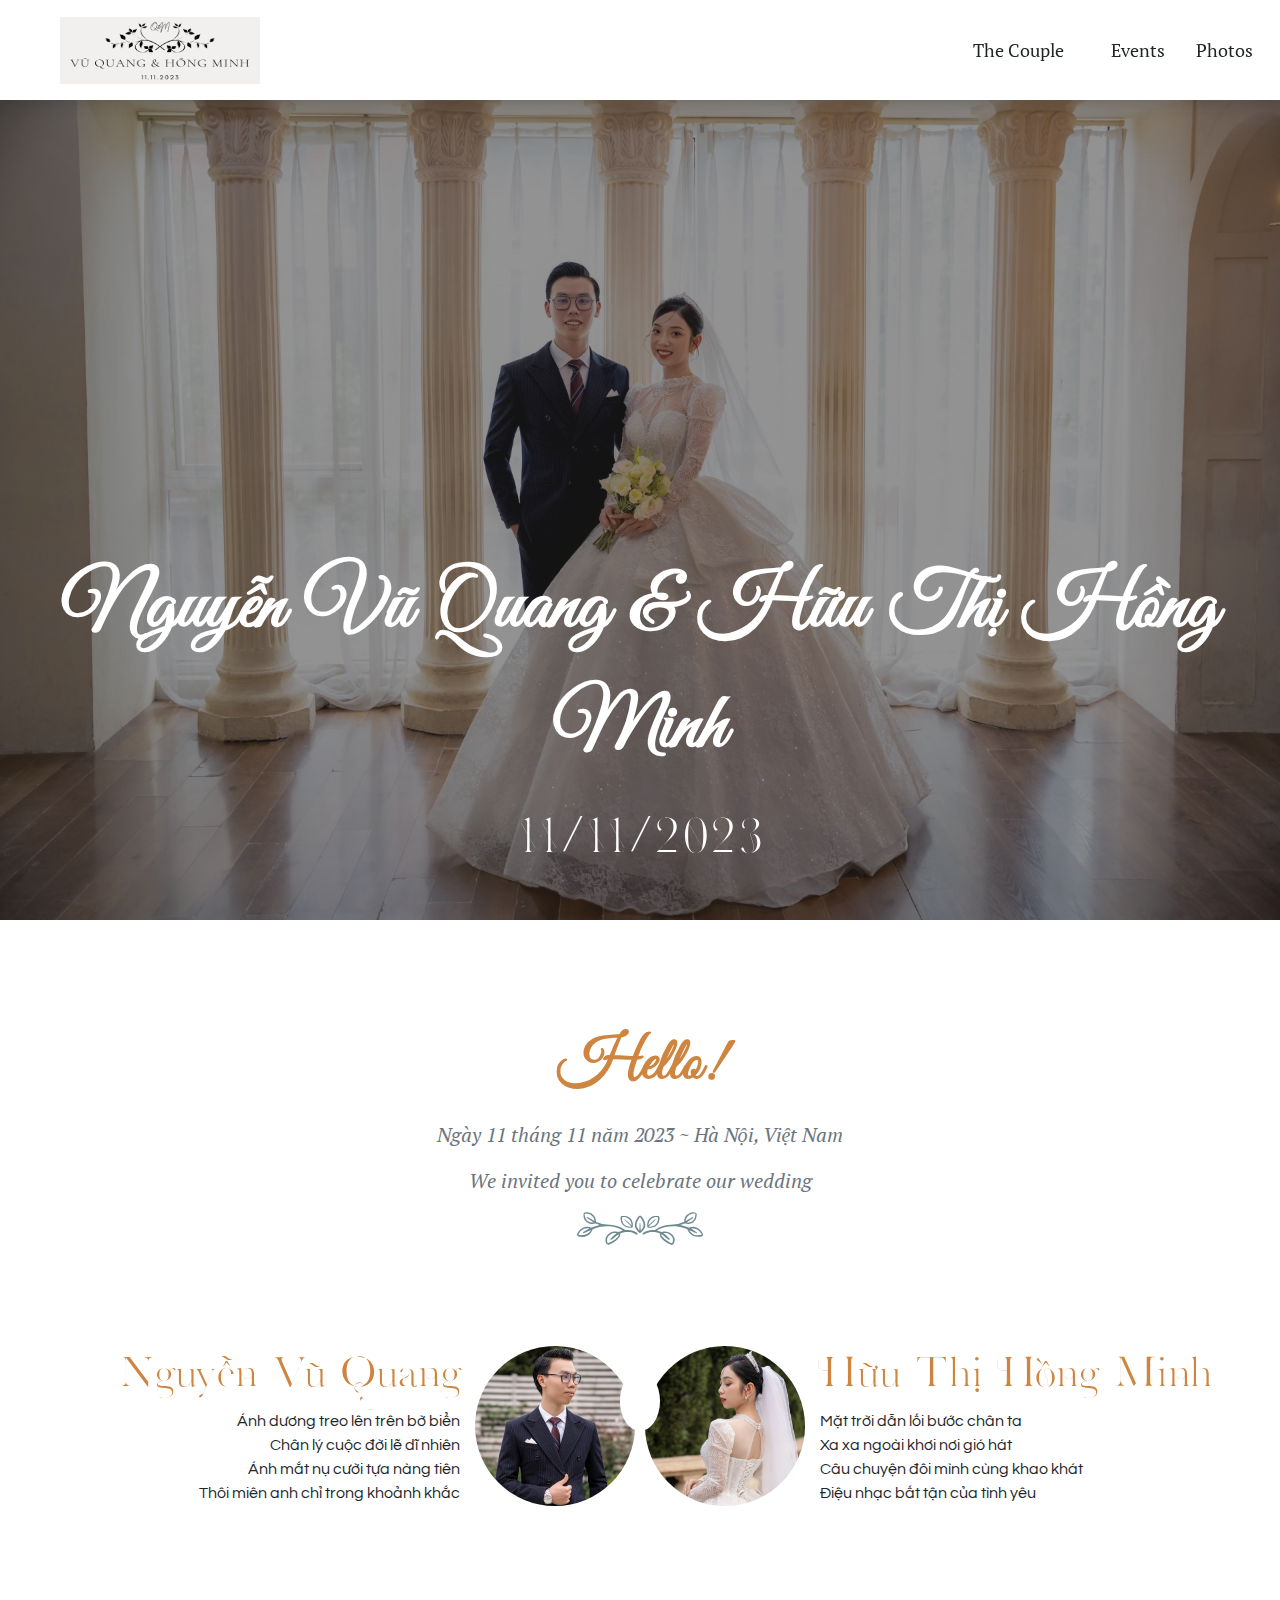
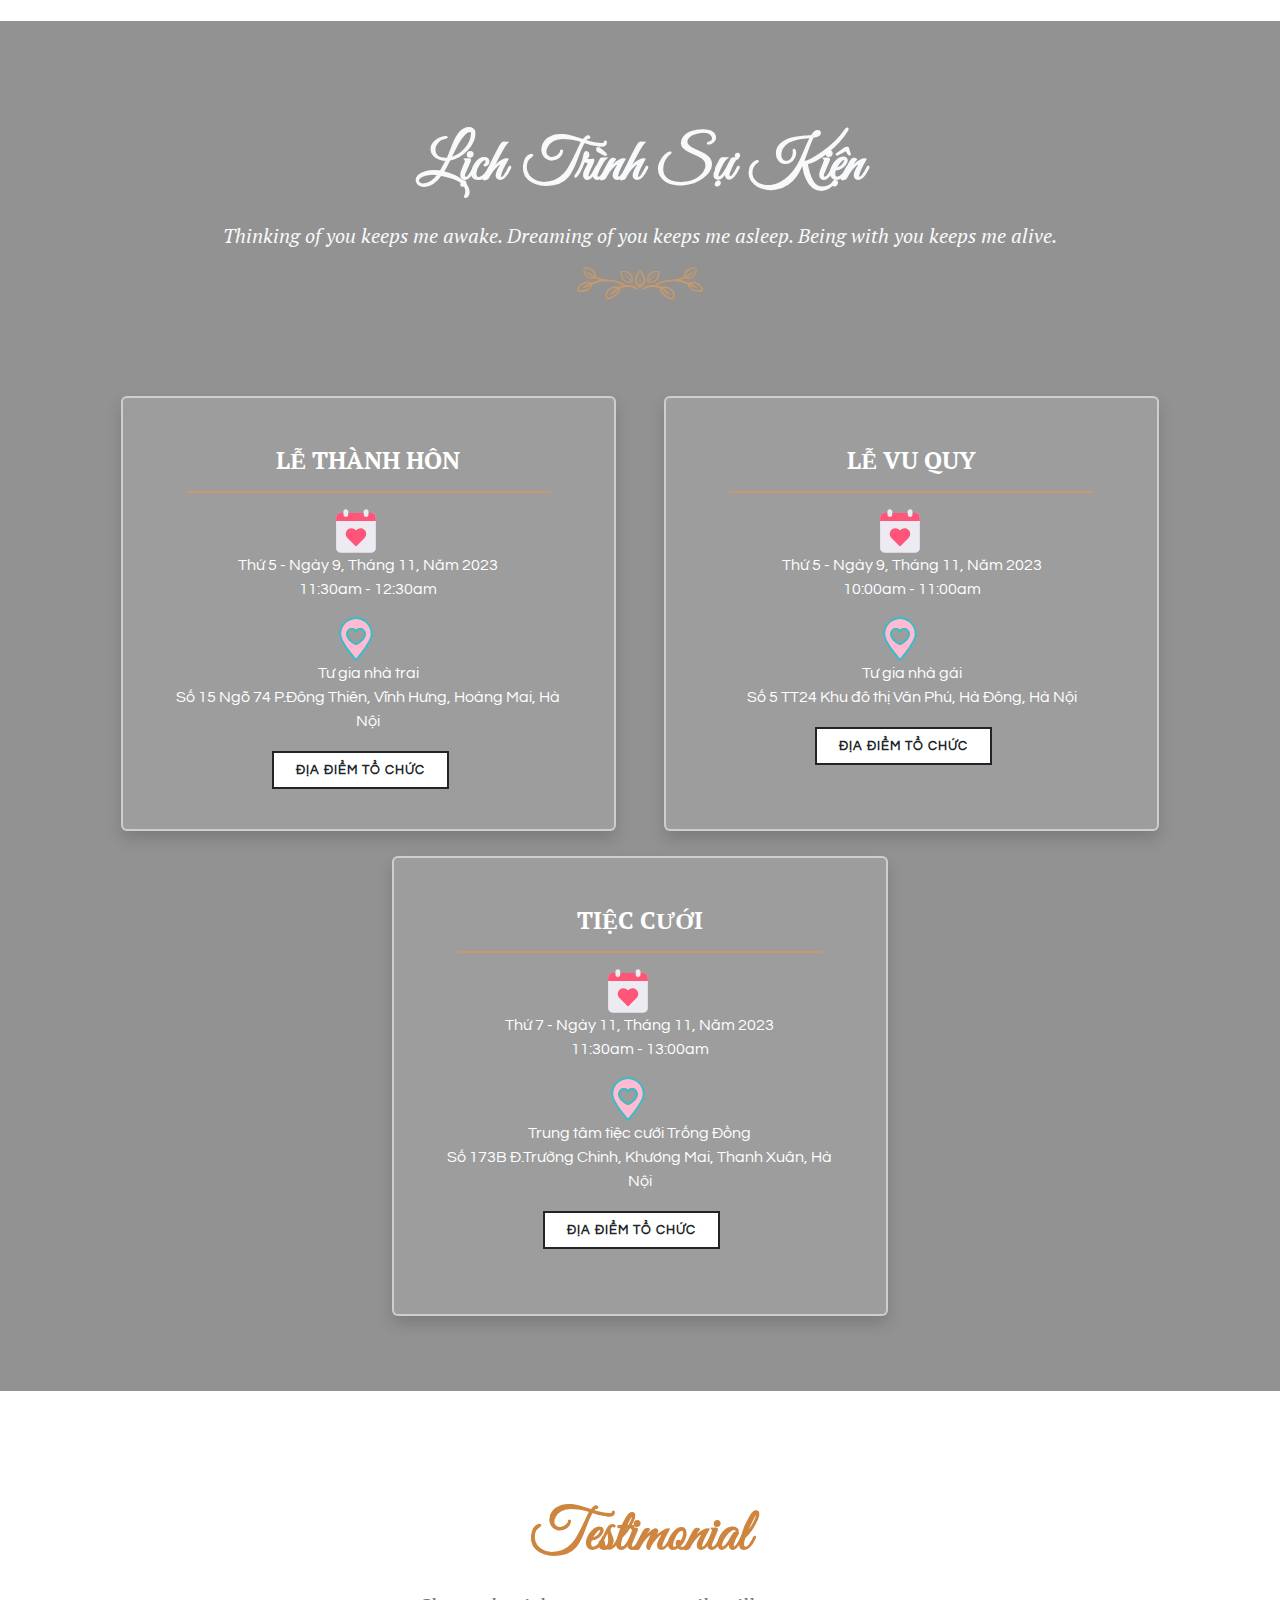
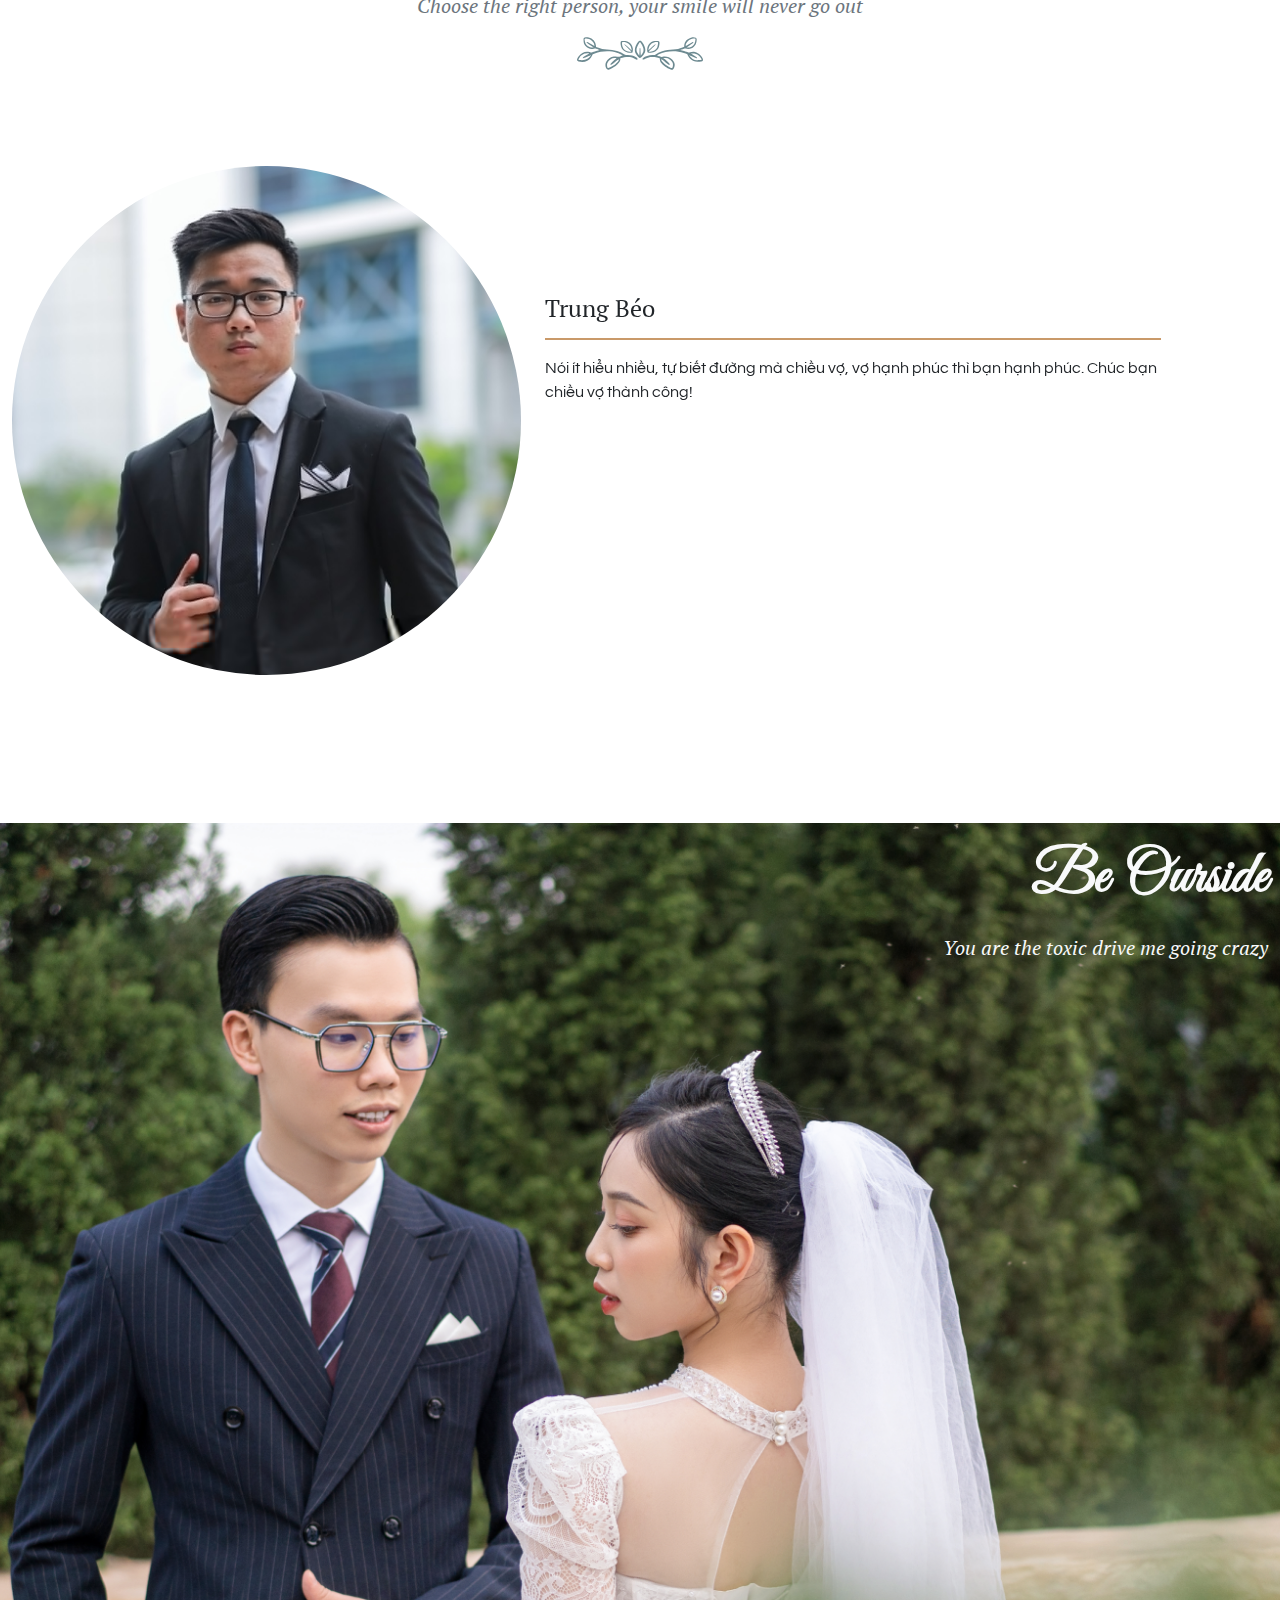
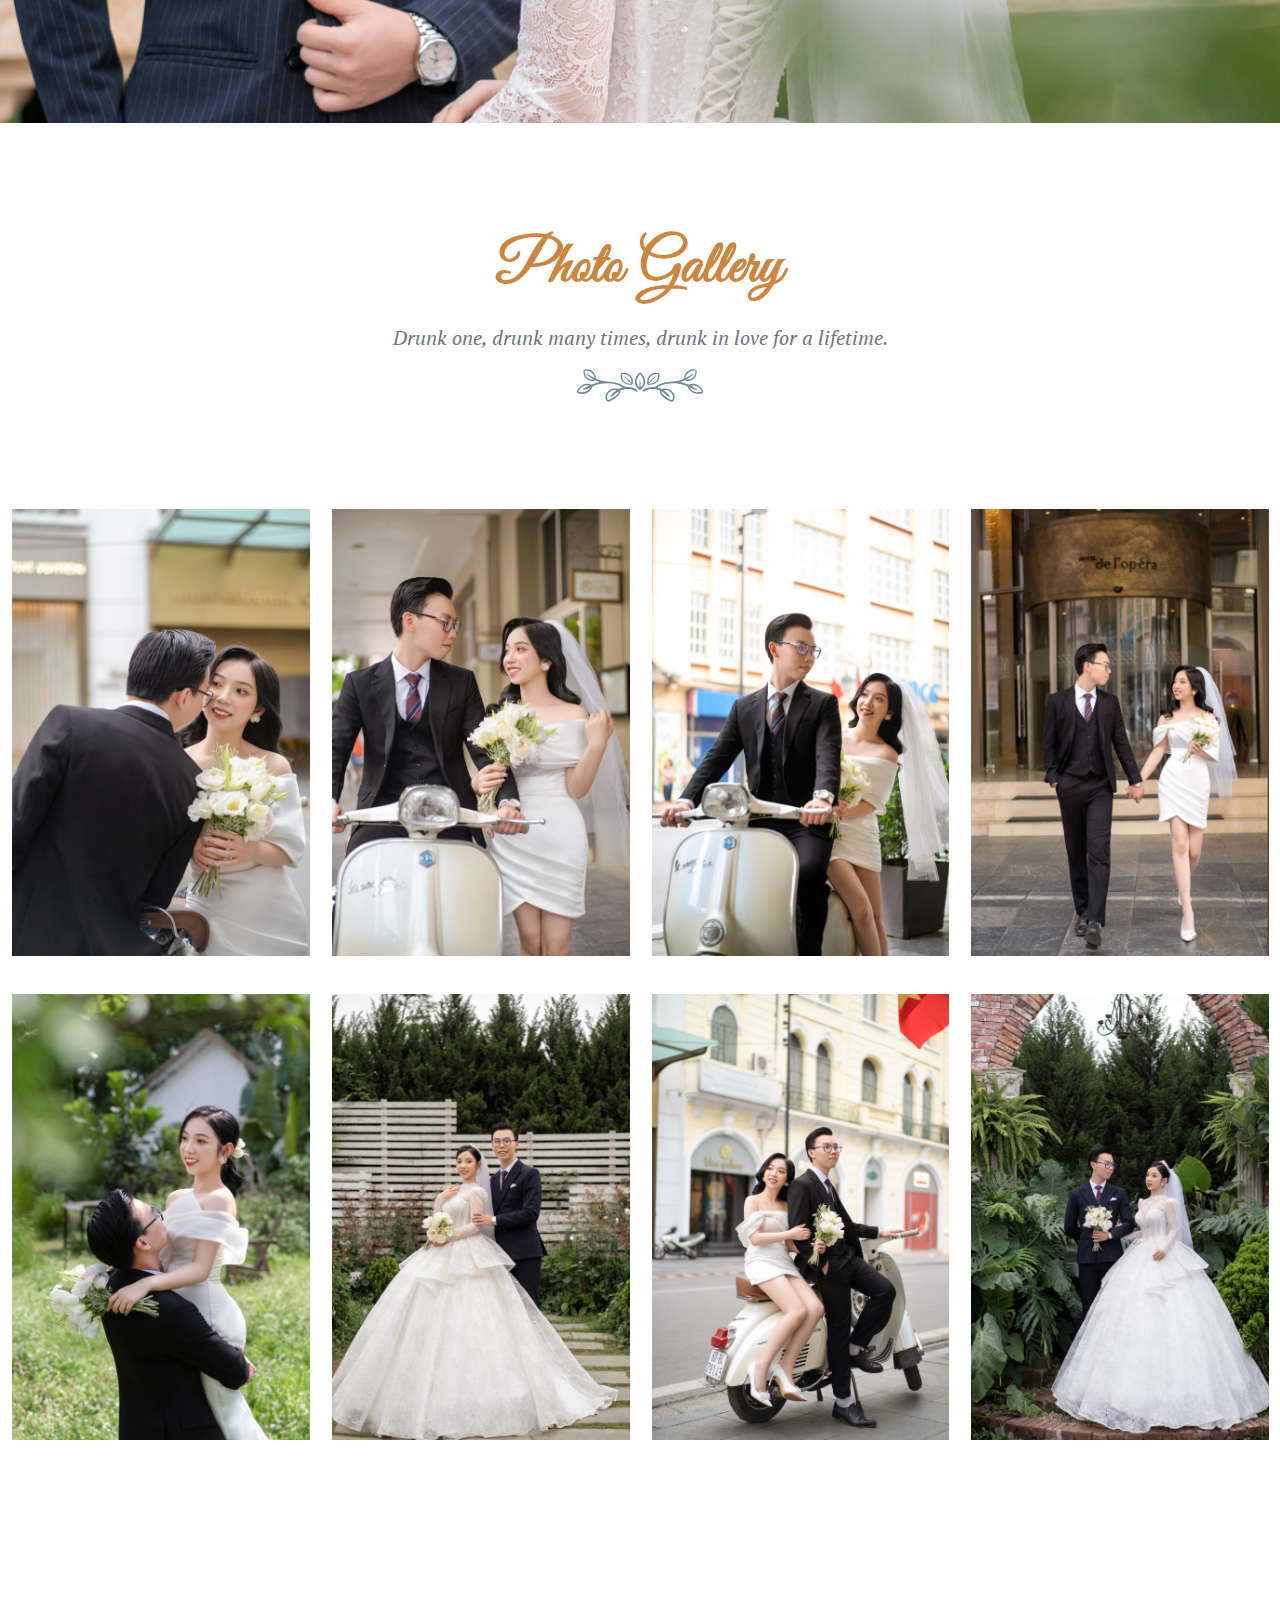
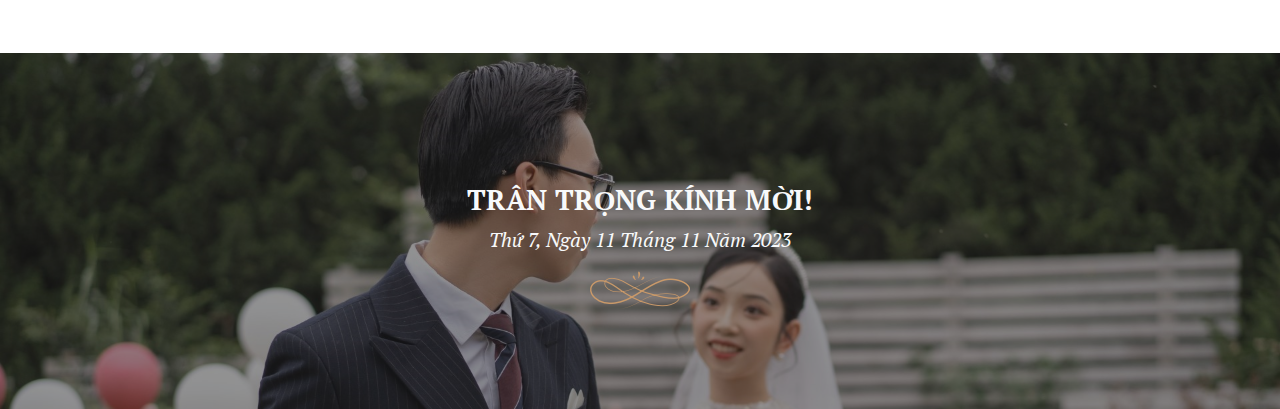
==== commit 847a6d44: "Update index.html" ====
--- a/index.html
+++ b/index.html
@@ -117,8 +117,7 @@
                         </div>
                         <div class="desc-groom">
                             <h3>Nguyễn Vũ Quang</h3>
-                            <p>Nồng nàn anh trao một ánh mắt<br> Bắt gặp trong đó bóng hình em<br> Như giấc mộng chỉ
-                                trong khoảng khắc <br> Thắc mắc tiên nữ nơi phương nào
+                            <p>Ánh dương treo lên trên bờ biển<br> Chân lý cuộc đời lẽ dĩ nhiên<br> Ánh mắt nụ cười tựa nàng tiên <br> Thôi miên anh chỉ trong khoảnh khắc
                             </p>
                         </div>
                     </div>
@@ -129,8 +128,7 @@
                         </div>
                         <div class="desc-bride">
                             <h3>Hữu Thị Hồng Minh</h3>
-                            <p>Mặt trời dẫn lối bước chân ta <br> Xa xa ngoài khơi nơi gió hát <br> Phát kiến lớn nhất
-                                cuộc đời mình <br> Tình yêu trăm hoa cũng thua sắc</p>
+                            <p>Mặt trời dẫn lối bước chân ta <br> Xa xa ngoài khơi nơi gió hát <br> Câu chuyện đôi mình cùng khao khát <br> Điệu nhạc bất tận của tình yêu</p>
                         </div>
                     </div>
                 </div>
@@ -301,6 +299,21 @@
                             </div>
 
                         </div>
+                        <div class="row">
+                            <div class="col-md-12 col-lg-5 mb-5 mb-lg-0">
+                                <div class="img-clip-path circle-image position-relative">
+                                    <img src="img/person-3.png" alt="" class="img-fluid">
+                                </div>
+
+                            </div>
+
+                            <div class="col-lg-6 text-center text-lg-start  margin10">
+                                <h4 class="font-alt">Tiên</h4>
+                                <hr class="border-secondary mx-auto mx-lg-0 sep-line">
+                                <p>Chả mong gì hơn chỉ mong 2 bạn tui mãi mãi sung túc, vui vẻ bên tình yêu, sớm có em bé để tui qua chơi cùng nhá nhá. Quang nhớ đối xử với Minh như công chúa nhé, bạn Minh rất là đáng trân trọng đấy he he. Bây giờ ai cũng lớn, ai cũng bận và có cuộc sống riêng, chỉ mong ở cuộc sống riêng ấy Quang và Minh sẽ vẫn mãi nắm tay nhau như hồi mới yêu nhé. Khi nào cãi nhau xô bát xô đũa hãy nhớ đến những quãng thời gian vui vẻ ấy, nhớ đến lời chúc của mình để mà cùng nhau vượt qua nha!  Xin được chân thành chúc phúc cho tình yêu của 2 bạn.</p>
+                            </div>
+
+                        </div>
                     </div>
                 </div>
             </div>
--- a/css/custom.min.css
+++ b/css/custom.min.css
@@ -23,9 +23,13 @@
         height: 820px;
     }
 
+    .container {
+        max-width : 1600px;
+    }
+
     #break-page {
         background-image: url("../img/breakpage.png");
-        height: 720px;
+        height: 900px;
         padding-top: 10px;
     }
     
@@ -76,6 +80,12 @@
         color: #fff;
         font-family: font4;
     }
+
+     @media screen and (min-width: 1921px) {
+          #hero {
+              height: 1080px;
+          }
+     }
     
     @media screen and (max-width: 768px) {
         #desc h1 {
